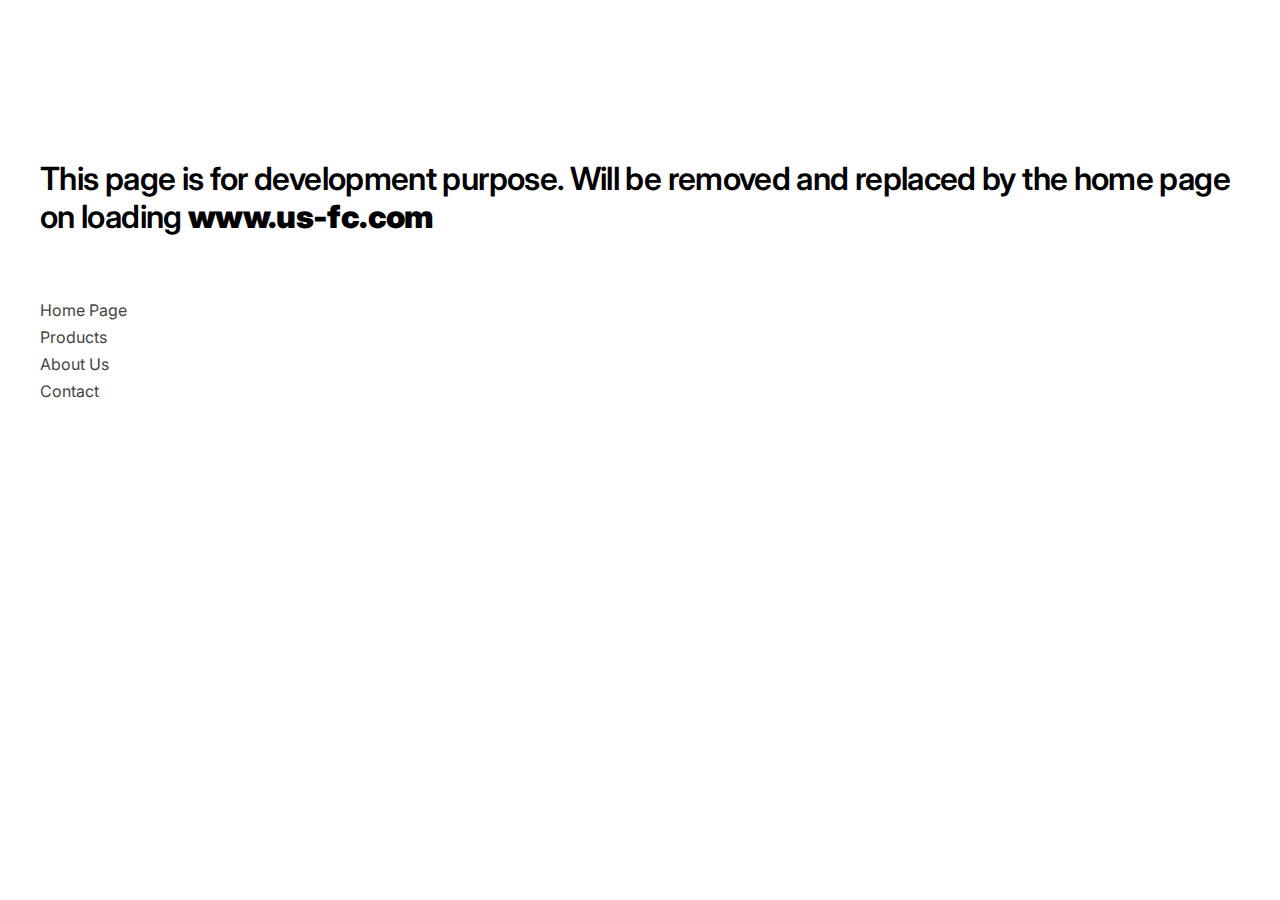
==== index.html @ 30a3c6d4 "beta V.01.1" ====
<!DOCTYPE html>
<html lang="en">

<meta http-equiv="content-type" content="text/html;charset=utf-8">
<head>

  <!-- Required meta tags -->
  <meta charset="UTF-8">
  <meta name="viewport" content="width=device-width, initial-scale=1">

  <!-- Google fonts -->
  <link rel="preconnect" href="https://fonts.googleapis.com/">
  <link rel="preconnect" href="https://fonts.gstatic.com/" crossorigin>
  <link href="https://fonts.googleapis.com/css2?family=Inter:wght@300;400;500;600;700;800;900&amp;family=Manrope:wght@200;300;400;500;600;700;800&amp;display=swap" rel="stylesheet">

  <!-- Stylesheets -->
  <link rel="stylesheet" href="css/vendors.css">
  <link rel="stylesheet" href="css/main.css">
  <link rel="stylesheet" href="css/custom.css">

  <!-- Favicon -->
  <link rel="apple-touch-icon" sizes="57x57" href="img/favicon/apple-icon-57x57.png">
  <link rel="apple-touch-icon" sizes="60x60" href="img/favicon/apple-icon-60x60.png">
  <link rel="apple-touch-icon" sizes="72x72" href="img/favicon/apple-icon-72x72.png">
  <link rel="apple-touch-icon" sizes="76x76" href="img/favicon/apple-icon-76x76.png">
  <link rel="apple-touch-icon" sizes="114x114" href="img/favicon/apple-icon-114x114.png">
  <link rel="apple-touch-icon" sizes="120x120" href="img/favicon/apple-icon-120x120.png">
  <link rel="apple-touch-icon" sizes="144x144" href="img/favicon/apple-icon-144x144.png">
  <link rel="apple-touch-icon" sizes="152x152" href="img/favicon/apple-icon-152x152.png">
  <link rel="apple-touch-icon" sizes="180x180" href="img/favicon/apple-icon-180x180.png">
  <link rel="icon" type="image/png" sizes="192x192" href="img/favicon/android-icon-192x192.png">
  <link rel="icon" type="image/png" sizes="32x32" href="img/favicon/favicon-32x32.png">
  <link rel="icon" type="image/png" sizes="96x96" href="img/favicon/favicon-96x96.png">
  <link rel="icon" type="image/png" sizes="16x16" href="img/favicon/favicon-16x16.png">
  <link rel="manifest" href="img/favicon/manifest.json">
  <meta name="msapplication-TileColor" content="#ffffff">
  <meta name="msapplication-TileImage" content="img/favicon/ms-icon-144x144.png">
  <meta name="theme-color" content="#ffffff">

  <title>USFC - Contact</title>
</head>

<body class="preloader-visible" data-barba="wrapper">

  <!-- preloader start -->
  <!-- <div class="preloader js-preloader">
    <div class="preloader__bg"></div>

    <div class="preloader__progress">
      <div class="preloader__progress__inner"></div>
      <img src="img/general/loader.svg" alt="preloader image" class="preloader__img">
    </div>
  </div> -->
  <!-- preloader end -->

  <div class="container layout-pt-xl layout-pb-xl">

    <h4>This page is for development purpose. Will be removed and replaced by the home page on loading <b>www.us-fc.com</b></h4>
    <div class="layout-pt-sm layout-pb-sm">
      <ul>
        <li><a href="home.html">Home Page</a></li>
        <li><a href="products.html">Products</a></li>
        <li><a href="about.html">About Us</a></li>
        <li><a href="contact.html">Contact</a></li>
      </ul>
    </div>


  </div>


  <!-- JavaScript -->
  <script src="js/vendors.js"></script>
  <script src="js/main.js"></script>

</body>

</html>
---- css/vendors.css ----
*, :after, :before {
  
  box-sizing: border-box
}

html {
  font-family: sans-serif;
  line-height: 1.15;
  -webkit-text-size-adjust: 100%;
  -webkit-tap-highlight-color: rgba(0, 0, 0, 0)
}

article, aside, figcaption, figure, footer, header, hgroup, main, nav, section {
  display: block
}

body {
  margin: 0;
  font-family: -apple-system, BlinkMacSystemFont, Segoe UI, Roboto, Helvetica Neue, Arial, Noto Sans, sans-serif, Apple Color Emoji, Segoe UI Emoji, Segoe UI Symbol, Noto Color Emoji;
  font-size: 1rem;
  font-weight: 400;
  line-height: 1.5;
  color: #212529;
  text-align: left;
  background-color: #fff
}

[tabindex="-1"]:focus:not(:focus-visible) {
  outline: 0 !important
}

hr {
  box-sizing: content-box;
  height: 0;
  overflow: visible
}

h1, h2, h3, h4, h5, h6 {
  margin-top: 0;
  margin-bottom: .5rem
}

p {
  margin-top: 0;
  margin-bottom: 1rem
}

abbr[data-original-title], abbr[title] {
  text-decoration: underline;
  -webkit-text-decoration: underline dotted;
  text-decoration: underline dotted;
  cursor: help;
  border-bottom: 0;
  -webkit-text-decoration-skip-ink: none;
  text-decoration-skip-ink: none
}

address {
  font-style: normal;
  line-height: inherit
}

address, dl, ol, ul {
  margin-bottom: 1rem
}

dl, ol, ul {
  margin-top: 0
}

ol ol, ol ul, ul ol, ul ul {
  margin-bottom: 0
}

dt {
  font-weight: 700
}

dd {
  margin-bottom: .5rem;
  margin-left: 0
}

blockquote {
  margin: 0 0 1rem
}

b, strong {
  font-weight: bolder
}

small {
  font-size: 80%
}

sub, sup {
  position: relative;
  font-size: 75%;
  line-height: 0;
  vertical-align: baseline
}

sub {
  bottom: -.25em
}

sup {
  top: -.5em
}

a {
  color: #007bff;
  text-decoration: none;
  background-color: transparent
}

a:hover {
  color: #0056b3;
  text-decoration: underline
}

a:not([href]), a:not([href]):hover {
  color: inherit;
  text-decoration: none
}

code, kbd, pre, samp {
  font-family: SFMono-Regular, Menlo, Monaco, Consolas, Liberation Mono, Courier New, monospace;
  font-size: 1em
}

pre {
  margin-top: 0;
  margin-bottom: 1rem;
  overflow: auto;
  -ms-overflow-style: scrollbar
}

figure {
  margin: 0 0 1rem
}

img {
  border-style: none
}

img, svg {
  vertical-align: middle
}

svg {
  overflow: hidden
}

table {
  border-collapse: collapse
}

caption {
  padding-top: .75rem;
  padding-bottom: .75rem;
  color: #6c757d;
  text-align: left;
  caption-side: bottom
}

th {
  text-align: inherit
}

label {
  display: inline-block;
  margin-bottom: .5rem
}

button {
  border-radius: 0
}

button:focus {
  outline: 1px dotted;
  outline: 5px auto -webkit-focus-ring-color
}

button, input, optgroup, select, textarea {
  margin: 0;
  font-family: inherit;
  font-size: inherit;
  line-height: inherit
}

button, input {
  overflow: visible
}

button, select {
  text-transform: none
}

[role=button] {
  cursor: pointer
}

select {
  word-wrap: normal
}

[type=button], [type=reset], [type=submit], button {
  -webkit-appearance: button
}

[type=button]:not(:disabled), [type=reset]:not(:disabled), [type=submit]:not(:disabled), button:not(:disabled) {
  cursor: pointer
}

[type=button]::-moz-focus-inner, [type=reset]::-moz-focus-inner, [type=submit]::-moz-focus-inner, button::-moz-focus-inner {
  padding: 0;
  border-style: none
}

input[type=checkbox], input[type=radio] {
  box-sizing: border-box;
  padding: 0
}

textarea {
  overflow: auto;
  resize: vertical
}

fieldset {
  min-width: 0;
  padding: 0;
  margin: 0;
  border: 0
}

legend {
  display: block;
  width: 100%;
  max-width: 100%;
  padding: 0;
  margin-bottom: .5rem;
  font-size: 1.5rem;
  line-height: inherit;
  color: inherit;
  white-space: normal
}

progress {
  vertical-align: baseline
}

[type=number]::-webkit-inner-spin-button, [type=number]::-webkit-outer-spin-button {
  height: auto
}

[type=search] {
  outline-offset: -2px;
  -webkit-appearance: none
}

[type=search]::-webkit-search-decoration {
  -webkit-appearance: none
}

::-webkit-file-upload-button {
  font: inherit;
  -webkit-appearance: button
}

output {
  display: inline-block
}

summary {
  display: list-item;
  cursor: pointer
}

template {
  display: none
}

[hidden] {
  display: none !important
}

.container {
  width: 100%;
  padding-right: 16px;
  padding-left: 16px;
  margin-right: auto;
  margin-left: auto
}

@media (min-width:576px) {
  .container {
    max-width: 540px
  }
}

@media (min-width:768px) {
  .container {
    max-width: 720px
  }
}

@media (min-width:992px) {
  .container {
    max-width: 960px
  }
}

@media (min-width:1260px) {
  .container {
    max-width: 1232px
  }
}

.container-fluid, .container-lg, .container-md, .container-sm, .container-xl {
  width: 100%;
  padding-right: 16px;
  padding-left: 16px;
  margin-right: auto;
  margin-left: auto
}

@media (min-width:576px) {
  .container, .container-sm {
    max-width: 540px
  }
}

@media (min-width:768px) {
  .container, .container-md, .container-sm {
    max-width: 720px
  }
}

@media (min-width:992px) {
  .container, .container-lg, .container-md, .container-sm {
    max-width: 960px
  }
}

@media (min-width:1260px) {
  .container, .container-lg, .container-md, .container-sm, .container-xl {
    max-width: 1232px
  }
}

.row {
  display: flex;
  flex-wrap: wrap;
  margin-right: -16px;
  margin-left: -16px
}

.no-gutters {
  margin-right: 0;
  margin-left: 0
}

.no-gutters>.col, .no-gutters>[class*=col-] {
  padding-right: 0;
  padding-left: 0
}

.col, .col-1, .col-2, .col-3, .col-4, .col-5, .col-6, .col-7, .col-8, .col-9, .col-10, .col-11, .col-12, .col-auto, .col-lg, .col-lg-1, .col-lg-2, .col-lg-3, .col-lg-4, .col-lg-5, .col-lg-6, .col-lg-7, .col-lg-8, .col-lg-9, .col-lg-10, .col-lg-11, .col-lg-12, .col-lg-auto, .col-md, .col-md-1, .col-md-2, .col-md-3, .col-md-4, .col-md-5, .col-md-6, .col-md-7, .col-md-8, .col-md-9, .col-md-10, .col-md-11, .col-md-12, .col-md-auto, .col-sm, .col-sm-1, .col-sm-2, .col-sm-3, .col-sm-4, .col-sm-5, .col-sm-6, .col-sm-7, .col-sm-8, .col-sm-9, .col-sm-10, .col-sm-11, .col-sm-12, .col-sm-auto, .col-xl, .col-xl-1, .col-xl-2, .col-xl-3, .col-xl-4, .col-xl-5, .col-xl-6, .col-xl-7, .col-xl-8, .col-xl-9, .col-xl-10, .col-xl-11, .col-xl-12, .col-xl-auto {
  position: relative;
  width: 100%;
  padding-right: 16px;
  padding-left: 16px
}

.col {
  flex-basis: 0;
  flex-grow: 1;
  min-width: 0;
  max-width: 100%
}

.row-cols-1>* {
  flex: 0 0 100%;
  max-width: 100%
}

.row-cols-2>* {
  flex: 0 0 50%;
  max-width: 50%
}

.row-cols-3>* {
  flex: 0 0 33.33333%;
  max-width: 33.33333%
}

.row-cols-4>* {
  flex: 0 0 25%;
  max-width: 25%
}

.row-cols-5>* {
  flex: 0 0 20%;
  max-width: 20%
}

.row-cols-6>* {
  flex: 0 0 16.66667%;
  max-width: 16.66667%
}

.col-auto {
  flex: 0 0 auto;
  width: auto;
  max-width: 100%
}

.col-1 {
  flex: 0 0 8.33333%;
  max-width: 8.33333%
}

.col-2 {
  flex: 0 0 16.66667%;
  max-width: 16.66667%
}

.col-3 {
  flex: 0 0 25%;
  max-width: 25%
}

.col-4 {
  flex: 0 0 33.33333%;
  max-width: 33.33333%
}

.col-5 {
  flex: 0 0 41.66667%;
  max-width: 41.66667%
}

.col-6 {
  flex: 0 0 50%;
  max-width: 50%
}

.col-7 {
  flex: 0 0 58.33333%;
  max-width: 58.33333%
}

.col-8 {
  flex: 0 0 66.66667%;
  max-width: 66.66667%
}

.col-9 {
  flex: 0 0 75%;
  max-width: 75%
}

.col-10 {
  flex: 0 0 83.33333%;
  max-width: 83.33333%
}

.col-11 {
  flex: 0 0 91.66667%;
  max-width: 91.66667%
}

.col-12 {
  flex: 0 0 100%;
  max-width: 100%
}

.order-first {
  order: -1
}

.order-last {
  order: 13
}

.order-0 {
  order: 0
}

.order-1 {
  order: 1
}

.order-2 {
  order: 2
}

.order-3 {
  order: 3
}

.order-4 {
  order: 4
}

.order-5 {
  order: 5
}

.order-6 {
  order: 6
}

.order-7 {
  order: 7
}

.order-8 {
  order: 8
}

.order-9 {
  order: 9
}

.order-10 {
  order: 10
}

.order-11 {
  order: 11
}

.order-12 {
  order: 12
}

.offset-1 {
  margin-left: 8.33333%
}

.offset-2 {
  margin-left: 16.66667%
}

.offset-3 {
  margin-left: 25%
}

.offset-4 {
  margin-left: 33.33333%
}

.offset-5 {
  margin-left: 41.66667%
}

.offset-6 {
  margin-left: 50%
}

.offset-7 {
  margin-left: 58.33333%
}

.offset-8 {
  margin-left: 66.66667%
}

.offset-9 {
  margin-left: 75%
}

.offset-10 {
  margin-left: 83.33333%
}

.offset-11 {
  margin-left: 91.66667%
}

@media (min-width:576px) {
  .col-sm {
    flex-basis: 0;
    flex-grow: 1;
    min-width: 0;
    max-width: 100%
  }

  .row-cols-sm-1>* {
    flex: 0 0 100%;
    max-width: 100%
  }

  .row-cols-sm-2>* {
    flex: 0 0 50%;
    max-width: 50%
  }

  .row-cols-sm-3>* {
    flex: 0 0 33.33333%;
    max-width: 33.33333%
  }

  .row-cols-sm-4>* {
    flex: 0 0 25%;
    max-width: 25%
  }

  .row-cols-sm-5>* {
    flex: 0 0 20%;
    max-width: 20%
  }

  .row-cols-sm-6>* {
    flex: 0 0 16.66667%;
    max-width: 16.66667%
  }

  .col-sm-auto {
    flex: 0 0 auto;
    width: auto;
    max-width: 100%
  }

  .col-sm-1 {
    flex: 0 0 8.33333%;
    max-width: 8.33333%
  }

  .col-sm-2 {
    flex: 0 0 16.66667%;
    max-width: 16.66667%
  }

  .col-sm-3 {
    flex: 0 0 25%;
    max-width: 25%
  }

  .col-sm-4 {
    flex: 0 0 33.33333%;
    max-width: 33.33333%
  }

  .col-sm-5 {
    flex: 0 0 41.66667%;
    max-width: 41.66667%
  }

  .col-sm-6 {
    flex: 0 0 50%;
    max-width: 50%
  }

  .col-sm-7 {
    flex: 0 0 58.33333%;
    max-width: 58.33333%
  }

  .col-sm-8 {
    flex: 0 0 66.66667%;
    max-width: 66.66667%
  }

  .col-sm-9 {
    flex: 0 0 75%;
    max-width: 75%
  }

  .col-sm-10 {
    flex: 0 0 83.33333%;
    max-width: 83.33333%
  }

  .col-sm-11 {
    flex: 0 0 91.66667%;
    max-width: 91.66667%
  }

  .col-sm-12 {
    flex: 0 0 100%;
    max-width: 100%
  }

  .order-sm-first {
    order: -1
  }

  .order-sm-last {
    order: 13
  }

  .order-sm-0 {
    order: 0
  }

  .order-sm-1 {
    order: 1
  }

  .order-sm-2 {
    order: 2
  }

  .order-sm-3 {
    order: 3
  }

  .order-sm-4 {
    order: 4
  }

  .order-sm-5 {
    order: 5
  }

  .order-sm-6 {
    order: 6
  }

  .order-sm-7 {
    order: 7
  }

  .order-sm-8 {
    order: 8
  }

  .order-sm-9 {
    order: 9
  }

  .order-sm-10 {
    order: 10
  }

  .order-sm-11 {
    order: 11
  }

  .order-sm-12 {
    order: 12
  }

  .offset-sm-0 {
    margin-left: 0
  }

  .offset-sm-1 {
    margin-left: 8.33333%
  }

  .offset-sm-2 {
    margin-left: 16.66667%
  }

  .offset-sm-3 {
    margin-left: 25%
  }

  .offset-sm-4 {
    margin-left: 33.33333%
  }

  .offset-sm-5 {
    margin-left: 41.66667%
  }

  .offset-sm-6 {
    margin-left: 50%
  }

  .offset-sm-7 {
    margin-left: 58.33333%
  }

  .offset-sm-8 {
    margin-left: 66.66667%
  }

  .offset-sm-9 {
    margin-left: 75%
  }

  .offset-sm-10 {
    margin-left: 83.33333%
  }

  .offset-sm-11 {
    margin-left: 91.66667%
  }
}

@media (min-width:768px) {
  .col-md {
    flex-basis: 0;
    flex-grow: 1;
    min-width: 0;
    max-width: 100%
  }

  .row-cols-md-1>* {
    flex: 0 0 100%;
    max-width: 100%
  }

  .row-cols-md-2>* {
    flex: 0 0 50%;
    max-width: 50%
  }

  .row-cols-md-3>* {
    flex: 0 0 33.33333%;
    max-width: 33.33333%
  }

  .row-cols-md-4>* {
    flex: 0 0 25%;
    max-width: 25%
  }

  .row-cols-md-5>* {
    flex: 0 0 20%;
    max-width: 20%
  }

  .row-cols-md-6>* {
    flex: 0 0 16.66667%;
    max-width: 16.66667%
  }

  .col-md-auto {
    flex: 0 0 auto;
    width: auto;
    max-width: 100%
  }

  .col-md-1 {
    flex: 0 0 8.33333%;
    max-width: 8.33333%
  }

  .col-md-2 {
    flex: 0 0 16.66667%;
    max-width: 16.66667%
  }

  .col-md-3 {
    flex: 0 0 25%;
    max-width: 25%
  }

  .col-md-4 {
    flex: 0 0 33.33333%;
    max-width: 33.33333%
  }

  .col-md-5 {
    flex: 0 0 41.66667%;
    max-width: 41.66667%
  }

  .col-md-6 {
    flex: 0 0 50%;
    max-width: 50%
  }

  .col-md-7 {
    flex: 0 0 58.33333%;
    max-width: 58.33333%
  }

  .col-md-8 {
    flex: 0 0 66.66667%;
    max-width: 66.66667%
  }

  .col-md-9 {
    flex: 0 0 75%;
    max-width: 75%
  }

  .col-md-10 {
    flex: 0 0 83.33333%;
    max-width: 83.33333%
  }

  .col-md-11 {
    flex: 0 0 91.66667%;
    max-width: 91.66667%
  }

  .col-md-12 {
    flex: 0 0 100%;
    max-width: 100%
  }

  .order-md-first {
    order: -1
  }

  .order-md-last {
    order: 13
  }

  .order-md-0 {
    order: 0
  }

  .order-md-1 {
    order: 1
  }

  .order-md-2 {
    order: 2
  }

  .order-md-3 {
    order: 3
  }

  .order-md-4 {
    order: 4
  }

  .order-md-5 {
    order: 5
  }

  .order-md-6 {
    order: 6
  }

  .order-md-7 {
    order: 7
  }

  .order-md-8 {
    order: 8
  }

  .order-md-9 {
    order: 9
  }

  .order-md-10 {
    order: 10
  }

  .order-md-11 {
    order: 11
  }

  .order-md-12 {
    order: 12
  }

  .offset-md-0 {
    margin-left: 0
  }

  .offset-md-1 {
    margin-left: 8.33333%
  }

  .offset-md-2 {
    margin-left: 16.66667%
  }

  .offset-md-3 {
    margin-left: 25%
  }

  .offset-md-4 {
    margin-left: 33.33333%
  }

  .offset-md-5 {
    margin-left: 41.66667%
  }

  .offset-md-6 {
    margin-left: 50%
  }

  .offset-md-7 {
    margin-left: 58.33333%
  }

  .offset-md-8 {
    margin-left: 66.66667%
  }

  .offset-md-9 {
    margin-left: 75%
  }

  .offset-md-10 {
    margin-left: 83.33333%
  }

  .offset-md-11 {
    margin-left: 91.66667%
  }
}

@media (min-width:992px) {
  .col-lg {
    flex-basis: 0;
    flex-grow: 1;
    min-width: 0;
    max-width: 100%
  }

  .row-cols-lg-1>* {
    flex: 0 0 100%;
    max-width: 100%
  }

  .row-cols-lg-2>* {
    flex: 0 0 50%;
    max-width: 50%
  }

  .row-cols-lg-3>* {
    flex: 0 0 33.33333%;
    max-width: 33.33333%
  }

  .row-cols-lg-4>* {
    flex: 0 0 25%;
    max-width: 25%
  }

  .row-cols-lg-5>* {
    flex: 0 0 20%;
    max-width: 20%
  }

  .row-cols-lg-6>* {
    flex: 0 0 16.66667%;
    max-width: 16.66667%
  }

  .col-lg-auto {
    flex: 0 0 auto;
    width: auto;
    max-width: 100%
  }

  .col-lg-1 {
    flex: 0 0 8.33333%;
    max-width: 8.33333%
  }

  .col-lg-2 {
    flex: 0 0 16.66667%;
    max-width: 16.66667%
  }

  .col-lg-3 {
    flex: 0 0 25%;
    max-width: 25%
  }

  .col-lg-4 {
    flex: 0 0 33.33333%;
    max-width: 33.33333%
  }

  .col-lg-5 {
    flex: 0 0 41.66667%;
    max-width: 41.66667%
  }

  .col-lg-6 {
    flex: 0 0 50%;
    max-width: 50%
  }

  .col-lg-7 {
    flex: 0 0 58.33333%;
    max-width: 58.33333%
  }

  .col-lg-8 {
    flex: 0 0 66.66667%;
    max-width: 66.66667%
  }

  .col-lg-9 {
    flex: 0 0 75%;
    max-width: 75%
  }

  .col-lg-10 {
    flex: 0 0 83.33333%;
    max-width: 83.33333%
  }

  .col-lg-11 {
    flex: 0 0 91.66667%;
    max-width: 91.66667%
  }

  .col-lg-12 {
    flex: 0 0 100%;
    max-width: 100%
  }

  .order-lg-first {
    order: -1
  }

  .order-lg-last {
    order: 13
  }

  .order-lg-0 {
    order: 0
  }

  .order-lg-1 {
    order: 1
  }

  .order-lg-2 {
    order: 2
  }

  .order-lg-3 {
    order: 3
  }

  .order-lg-4 {
    order: 4
  }

  .order-lg-5 {
    order: 5
  }

  .order-lg-6 {
    order: 6
  }

  .order-lg-7 {
    order: 7
  }

  .order-lg-8 {
    order: 8
  }

  .order-lg-9 {
    order: 9
  }

  .order-lg-10 {
    order: 10
  }

  .order-lg-11 {
    order: 11
  }

  .order-lg-12 {
    order: 12
  }

  .offset-lg-0 {
    margin-left: 0
  }

  .offset-lg-1 {
    margin-left: 8.33333%
  }

  .offset-lg-2 {
    margin-left: 16.66667%
  }

  .offset-lg-3 {
    margin-left: 25%
  }

  .offset-lg-4 {
    margin-left: 33.33333%
  }

  .offset-lg-5 {
    margin-left: 41.66667%
  }

  .offset-lg-6 {
    margin-left: 50%
  }

  .offset-lg-7 {
    margin-left: 58.33333%
  }

  .offset-lg-8 {
    margin-left: 66.66667%
  }

  .offset-lg-9 {
    margin-left: 75%
  }

  .offset-lg-10 {
    margin-left: 83.33333%
  }

  .offset-lg-11 {
    margin-left: 91.66667%
  }
}

@media (min-width:1260px) {
  .col-xl {
    flex-basis: 0;
    flex-grow: 1;
    min-width: 0;
    max-width: 100%
  }

  .row-cols-xl-1>* {
    flex: 0 0 100%;
    max-width: 100%
  }

  .row-cols-xl-2>* {
    flex: 0 0 50%;
    max-width: 50%
  }

  .row-cols-xl-3>* {
    flex: 0 0 33.33333%;
    max-width: 33.33333%
  }

  .row-cols-xl-4>* {
    flex: 0 0 25%;
    max-width: 25%
  }

  .row-cols-xl-5>* {
    flex: 0 0 20%;
    max-width: 20%
  }

  .row-cols-xl-6>* {
    flex: 0 0 16.66667%;
    max-width: 16.66667%
  }

  .col-xl-auto {
    flex: 0 0 auto;
    width: auto;
    max-width: 100%
  }

  .col-xl-1 {
    flex: 0 0 8.33333%;
    max-width: 8.33333%
  }

  .col-xl-2 {
    flex: 0 0 16.66667%;
    max-width: 16.66667%
  }

  .col-xl-3 {
    flex: 0 0 25%;
    max-width: 25%
  }

  .col-xl-4 {
    flex: 0 0 33.33333%;
    max-width: 33.33333%
  }

  .col-xl-5 {
    flex: 0 0 41.66667%;
    max-width: 41.66667%
  }

  .col-xl-6 {
    flex: 0 0 50%;
    max-width: 50%
  }

  .col-xl-7 {
    flex: 0 0 58.33333%;
    max-width: 58.33333%
  }

  .col-xl-8 {
    flex: 0 0 66.66667%;
    max-width: 66.66667%
  }

  .col-xl-9 {
    flex: 0 0 75%;
    max-width: 75%
  }

  .col-xl-10 {
    flex: 0 0 83.33333%;
    max-width: 83.33333%
  }

  .col-xl-11 {
    flex: 0 0 91.66667%;
    max-width: 91.66667%
  }

  .col-xl-12 {
    flex: 0 0 100%;
    max-width: 100%
  }

  .order-xl-first {
    order: -1
  }

  .order-xl-last {
    order: 13
  }

  .order-xl-0 {
    order: 0
  }

  .order-xl-1 {
    order: 1
  }

  .order-xl-2 {
    order: 2
  }

  .order-xl-3 {
    order: 3
  }

  .order-xl-4 {
    order: 4
  }

  .order-xl-5 {
    order: 5
  }

  .order-xl-6 {
    order: 6
  }

  .order-xl-7 {
    order: 7
  }

  .order-xl-8 {
    order: 8
  }

  .order-xl-9 {
    order: 9
  }

  .order-xl-10 {
    order: 10
  }

  .order-xl-11 {
    order: 11
  }

  .order-xl-12 {
    order: 12
  }

  .offset-xl-0 {
    margin-left: 0
  }

  .offset-xl-1 {
    margin-left: 8.33333%
  }

  .offset-xl-2 {
    margin-left: 16.66667%
  }

  .offset-xl-3 {
    margin-left: 25%
  }

  .offset-xl-4 {
    margin-left: 33.33333%
  }

  .offset-xl-5 {
    margin-left: 41.66667%
  }

  .offset-xl-6 {
    margin-left: 50%
  }

  .offset-xl-7 {
    margin-left: 58.33333%
  }

  .offset-xl-8 {
    margin-left: 66.66667%
  }

  .offset-xl-9 {
    margin-left: 75%
  }

  .offset-xl-10 {
    margin-left: 83.33333%
  }

  .offset-xl-11 {
    margin-left: 91.66667%
  }
}

/*!
 *  Font Awesome 4.7.0 by @davegandy - http://fontawesome.io - @fontawesome
 *  License - http://fontawesome.io/license (Font: SIL OFL 1.1, CSS: MIT License)
 */
@font-face {
  font-family: 'FontAwesome';
  src: url('../fonts/fontawesome-webfont3e6e.eot');
  src: url('../fonts/fontawesome-webfontd41d.eot#iefix&v=4.7.0') format('embedded-opentype'), url('../fonts/fontawesome-webfont3e6e.woff2') format('woff2'), url('../fonts/fontawesome-webfont3e6e.woff') format('woff'), url('../fonts/fontawesome-webfont3e6e.ttf') format('truetype'), url('../fonts/fontawesome-webfont3e6e.svg#fontawesomeregular') format('svg');
  font-weight: normal;
  font-style: normal
}

.fa {
  display: inline-block;
  font: normal normal normal 14px/1 FontAwesome;
  font-size: inherit;
  text-rendering: auto;
  -webkit-font-smoothing: antialiased;
  -moz-osx-font-smoothing: grayscale
}

.fa-lg {
  font-size: 1.33333333em;
  line-height: .75em;
  vertical-align: -15%
}

.fa-2x {
  font-size: 2em
}

.fa-3x {
  font-size: 3em
}

.fa-4x {
  font-size: 4em
}

.fa-5x {
  font-size: 5em
}

.fa-fw {
  width: 1.28571429em;
  text-align: center
}

.fa-ul {
  padding-left: 0;
  margin-left: 2.14285714em;
  list-style-type: none
}

.fa-ul>li {
  position: relative
}

.fa-li {
  position: absolute;
  left: -2.14285714em;
  width: 2.14285714em;
  top: .14285714em;
  text-align: center
}

.fa-li.fa-lg {
  left: -1.85714286em
}

.fa-border {
  padding: .2em .25em .15em;
  border: solid .08em #eee;
  border-radius: .1em
}

.fa-pull-left {
  float: left
}

.fa-pull-right {
  float: right
}

.fa.fa-pull-left {
  margin-right: .3em
}

.fa.fa-pull-right {
  margin-left: .3em
}

.pull-right {
  float: right
}

.pull-left {
  float: left
}

.fa.pull-left {
  margin-right: .3em
}

.fa.pull-right {
  margin-left: .3em
}

.fa-spin {
  -webkit-animation: fa-spin 2s infinite linear;
  animation: fa-spin 2s infinite linear
}

.fa-pulse {
  -webkit-animation: fa-spin 1s infinite steps(8);
  animation: fa-spin 1s infinite steps(8)
}

@-webkit-keyframes fa-spin {
  0% {
    -webkit-transform: rotate(0deg);
    transform: rotate(0deg)
  }

  100% {
    -webkit-transform: rotate(359deg);
    transform: rotate(359deg)
  }
}

@keyframes fa-spin {
  0% {
    -webkit-transform: rotate(0deg);
    transform: rotate(0deg)
  }

  100% {
    -webkit-transform: rotate(359deg);
    transform: rotate(359deg)
  }
}

.fa-rotate-90 {
  -ms-filter: "progid:DXImageTransform.Microsoft.BasicImage(rotation=1)";
  -webkit-transform: rotate(90deg);
  -ms-transform: rotate(90deg);
  transform: rotate(90deg)
}

.fa-rotate-180 {
  -ms-filter: "progid:DXImageTransform.Microsoft.BasicImage(rotation=2)";
  -webkit-transform: rotate(180deg);
  -ms-transform: rotate(180deg);
  transform: rotate(180deg)
}

.fa-rotate-270 {
  -ms-filter: "progid:DXImageTransform.Microsoft.BasicImage(rotation=3)";
  -webkit-transform: rotate(270deg);
  -ms-transform: rotate(270deg);
  transform: rotate(270deg)
}

.fa-flip-horizontal {
  -ms-filter: "progid:DXImageTransform.Microsoft.BasicImage(rotation=0, mirror=1)";
  -webkit-transform: scale(-1, 1);
  -ms-transform: scale(-1, 1);
  transform: scale(-1, 1)
}

.fa-flip-vertical {
  -ms-filter: "progid:DXImageTransform.Microsoft.BasicImage(rotation=2, mirror=1)";
  -webkit-transform: scale(1, -1);
  -ms-transform: scale(1, -1);
  transform: scale(1, -1)
}

:root .fa-rotate-90, :root .fa-rotate-180, :root .fa-rotate-270, :root .fa-flip-horizontal, :root .fa-flip-vertical {
  filter: none
}

.fa-stack {
  position: relative;
  display: inline-block;
  width: 2em;
  height: 2em;
  line-height: 2em;
  vertical-align: middle
}

.fa-stack-1x, .fa-stack-2x {
  position: absolute;
  left: 0;
  width: 100%;
  text-align: center
}

.fa-stack-1x {
  line-height: inherit
}

.fa-stack-2x {
  font-size: 2em
}

.fa-inverse {
  color: #fff
}

.fa-glass:before {
  content: "\f000"
}

.fa-music:before {
  content: "\f001"
}

.fa-search:before {
  content: "\f002"
}

.fa-envelope-o:before {
  content: "\f003"
}

.fa-heart:before {
  content: "\f004"
}

.fa-star:before {
  content: "\f005"
}

.fa-star-o:before {
  content: "\f006"
}

.fa-user:before {
  content: "\f007"
}

.fa-film:before {
  content: "\f008"
}

.fa-th-large:before {
  content: "\f009"
}

.fa-th:before {
  content: "\f00a"
}

.fa-th-list:before {
  content: "\f00b"
}

.fa-check:before {
  content: "\f00c"
}

.fa-remove:before, .fa-close:before, .fa-times:before {
  content: "\f00d"
}

.fa-search-plus:before {
  content: "\f00e"
}

.fa-search-minus:before {
  content: "\f010"
}

.fa-power-off:before {
  content: "\f011"
}

.fa-signal:before {
  content: "\f012"
}

.fa-gear:before, .fa-cog:before {
  content: "\f013"
}

.fa-trash-o:before {
  content: "\f014"
}

.fa-home:before {
  content: "\f015"
}

.fa-file-o:before {
  content: "\f016"
}

.fa-clock-o:before {
  content: "\f017"
}

.fa-road:before {
  content: "\f018"
}

.fa-download:before {
  content: "\f019"
}

.fa-arrow-circle-o-down:before {
  content: "\f01a"
}

.fa-arrow-circle-o-up:before {
  content: "\f01b"
}

.fa-inbox:before {
  content: "\f01c"
}

.fa-play-circle-o:before {
  content: "\f01d"
}

.fa-rotate-right:before, .fa-repeat:before {
  content: "\f01e"
}

.fa-refresh:before {
  content: "\f021"
}

.fa-list-alt:before {
  content: "\f022"
}

.fa-lock:before {
  content: "\f023"
}

.fa-flag:before {
  content: "\f024"
}

.fa-headphones:before {
  content: "\f025"
}

.fa-volume-off:before {
  content: "\f026"
}

.fa-volume-down:before {
  content: "\f027"
}

.fa-volume-up:before {
  content: "\f028"
}

.fa-qrcode:before {
  content: "\f029"
}

.fa-barcode:before {
  content: "\f02a"
}

.fa-tag:before {
  content: "\f02b"
}

.fa-tags:before {
  content: "\f02c"
}

.fa-book:before {
  content: "\f02d"
}

.fa-bookmark:before {
  content: "\f02e"
}

.fa-print:before {
  content: "\f02f"
}

.fa-camera:before {
  content: "\f030"
}

.fa-font:before {
  content: "\f031"
}

.fa-bold:before {
  content: "\f032"
}

.fa-italic:before {
  content: "\f033"
}

.fa-text-height:before {
  content: "\f034"
}

.fa-text-width:before {
  content: "\f035"
}

.fa-align-left:before {
  content: "\f036"
}

.fa-align-center:before {
  content: "\f037"
}

.fa-align-right:before {
  content: "\f038"
}

.fa-align-justify:before {
  content: "\f039"
}

.fa-list:before {
  content: "\f03a"
}

.fa-dedent:before, .fa-outdent:before {
  content: "\f03b"
}

.fa-indent:before {
  content: "\f03c"
}

.fa-video-camera:before {
  content: "\f03d"
}

.fa-photo:before, .fa-image:before, .fa-picture-o:before {
  content: "\f03e"
}

.fa-pencil:before {
  content: "\f040"
}

.fa-map-marker:before {
  content: "\f041"
}

.fa-adjust:before {
  content: "\f042"
}

.fa-tint:before {
  content: "\f043"
}

.fa-edit:before, .fa-pencil-square-o:before {
  content: "\f044"
}

.fa-share-square-o:before {
  content: "\f045"
}

.fa-check-square-o:before {
  content: "\f046"
}

.fa-arrows:before {
  content: "\f047"
}

.fa-step-backward:before {
  content: "\f048"
}

.fa-fast-backward:before {
  content: "\f049"
}

.fa-backward:before {
  content: "\f04a"
}

.fa-play:before {
  content: "\f04b"
}

.fa-pause:before {
  content: "\f04c"
}

.fa-stop:before {
  content: "\f04d"
}

.fa-forward:before {
  content: "\f04e"
}

.fa-fast-forward:before {
  content: "\f050"
}

.fa-step-forward:before {
  content: "\f051"
}

.fa-eject:before {
  content: "\f052"
}

.fa-chevron-left:before {
  content: "\f053"
}

.fa-chevron-right:before {
  content: "\f054"
}

.fa-plus-circle:before {
  content: "\f055"
}

.fa-minus-circle:before {
  content: "\f056"
}

.fa-times-circle:before {
  content: "\f057"
}

.fa-check-circle:before {
  content: "\f058"
}

.fa-question-circle:before {
  content: "\f059"
}

.fa-info-circle:before {
  content: "\f05a"
}

.fa-crosshairs:before {
  content: "\f05b"
}

.fa-times-circle-o:before {
  content: "\f05c"
}

.fa-check-circle-o:before {
  content: "\f05d"
}

.fa-ban:before {
  content: "\f05e"
}

.fa-arrow-left:before {
  content: "\f060"
}

.fa-arrow-right:before {
  content: "\f061"
}

.fa-arrow-up:before {
  content: "\f062"
}

.fa-arrow-down:before {
  content: "\f063"
}

.fa-mail-forward:before, .fa-share:before {
  content: "\f064"
}

.fa-expand:before {
  content: "\f065"
}

.fa-compress:before {
  content: "\f066"
}

.fa-plus:before {
  content: "\f067"
}

.fa-minus:before {
  content: "\f068"
}

.fa-asterisk:before {
  content: "\f069"
}

.fa-exclamation-circle:before {
  content: "\f06a"
}

.fa-gift:before {
  content: "\f06b"
}

.fa-leaf:before {
  content: "\f06c"
}

.fa-fire:before {
  content: "\f06d"
}

.fa-eye:before {
  content: "\f06e"
}

.fa-eye-slash:before {
  content: "\f070"
}

.fa-warning:before, .fa-exclamation-triangle:before {
  content: "\f071"
}

.fa-plane:before {
  content: "\f072"
}

.fa-calendar:before {
  content: "\f073"
}

.fa-random:before {
  content: "\f074"
}

.fa-comment:before {
  content: "\f075"
}

.fa-magnet:before {
  content: "\f076"
}

.fa-chevron-up:before {
  content: "\f077"
}

.fa-chevron-down:before {
  content: "\f078"
}

.fa-retweet:before {
  content: "\f079"
}

.fa-shopping-cart:before {
  content: "\f07a"
}

.fa-folder:before {
  content: "\f07b"
}

.fa-folder-open:before {
  content: "\f07c"
}

.fa-arrows-v:before {
  content: "\f07d"
}

.fa-arrows-h:before {
  content: "\f07e"
}

.fa-bar-chart-o:before, .fa-bar-chart:before {
  content: "\f080"
}

.fa-twitter-square:before {
  content: "\f081"
}

.fa-facebook-square:before {
  content: "\f082"
}

.fa-camera-retro:before {
  content: "\f083"
}

.fa-key:before {
  content: "\f084"
}

.fa-gears:before, .fa-cogs:before {
  content: "\f085"
}

.fa-comments:before {
  content: "\f086"
}

.fa-thumbs-o-up:before {
  content: "\f087"
}

.fa-thumbs-o-down:before {
  content: "\f088"
}

.fa-star-half:before {
  content: "\f089"
}

.fa-heart-o:before {
  content: "\f08a"
}

.fa-sign-out:before {
  content: "\f08b"
}

.fa-linkedin-square:before {
  content: "\f08c"
}

.fa-thumb-tack:before {
  content: "\f08d"
}

.fa-external-link:before {
  content: "\f08e"
}

.fa-sign-in:before {
  content: "\f090"
}

.fa-trophy:before {
  content: "\f091"
}

.fa-github-square:before {
  content: "\f092"
}

.fa-upload:before {
  content: "\f093"
}

.fa-lemon-o:before {
  content: "\f094"
}

.fa-phone:before {
  content: "\f095"
}

.fa-square-o:before {
  content: "\f096"
}

.fa-bookmark-o:before {
  content: "\f097"
}

.fa-phone-square:before {
  content: "\f098"
}

.fa-twitter:before {
  content: "\f099"
}

.fa-facebook-f:before, .fa-facebook:before {
  content: "\f09a"
}

.fa-github:before {
  content: "\f09b"
}

.fa-unlock:before {
  content: "\f09c"
}

.fa-credit-card:before {
  content: "\f09d"
}

.fa-feed:before, .fa-rss:before {
  content: "\f09e"
}

.fa-hdd-o:before {
  content: "\f0a0"
}

.fa-bullhorn:before {
  content: "\f0a1"
}

.fa-bell:before {
  content: "\f0f3"
}

.fa-certificate:before {
  content: "\f0a3"
}

.fa-hand-o-right:before {
  content: "\f0a4"
}

.fa-hand-o-left:before {
  content: "\f0a5"
}

.fa-hand-o-up:before {
  content: "\f0a6"
}

.fa-hand-o-down:before {
  content: "\f0a7"
}

.fa-arrow-circle-left:before {
  content: "\f0a8"
}

.fa-arrow-circle-right:before {
  content: "\f0a9"
}

.fa-arrow-circle-up:before {
  content: "\f0aa"
}

.fa-arrow-circle-down:before {
  content: "\f0ab"
}

.fa-globe:before {
  content: "\f0ac"
}

.fa-wrench:before {
  content: "\f0ad"
}

.fa-tasks:before {
  content: "\f0ae"
}

.fa-filter:before {
  content: "\f0b0"
}

.fa-briefcase:before {
  content: "\f0b1"
}

.fa-arrows-alt:before {
  content: "\f0b2"
}

.fa-group:before, .fa-users:before {
  content: "\f0c0"
}

.fa-chain:before, .fa-link:before {
  content: "\f0c1"
}

.fa-cloud:before {
  content: "\f0c2"
}

.fa-flask:before {
  content: "\f0c3"
}

.fa-cut:before, .fa-scissors:before {
  content: "\f0c4"
}

.fa-copy:before, .fa-files-o:before {
  content: "\f0c5"
}

.fa-paperclip:before {
  content: "\f0c6"
}

.fa-save:before, .fa-floppy-o:before {
  content: "\f0c7"
}

.fa-square:before {
  content: "\f0c8"
}

.fa-navicon:before, .fa-reorder:before, .fa-bars:before {
  content: "\f0c9"
}

.fa-list-ul:before {
  content: "\f0ca"
}

.fa-list-ol:before {
  content: "\f0cb"
}

.fa-strikethrough:before {
  content: "\f0cc"
}

.fa-underline:before {
  content: "\f0cd"
}

.fa-table:before {
  content: "\f0ce"
}

.fa-magic:before {
  content: "\f0d0"
}

.fa-truck:before {
  content: "\f0d1"
}

.fa-pinterest:before {
  content: "\f0d2"
}

.fa-pinterest-square:before {
  content: "\f0d3"
}

.fa-google-plus-square:before {
  content: "\f0d4"
}

.fa-google-plus:before {
  content: "\f0d5"
}

.fa-money:before {
  content: "\f0d6"
}

.fa-caret-down:before {
  content: "\f0d7"
}

.fa-caret-up:before {
  content: "\f0d8"
}

.fa-caret-left:before {
  content: "\f0d9"
}

.fa-caret-right:before {
  content: "\f0da"
}

.fa-columns:before {
  content: "\f0db"
}

.fa-unsorted:before, .fa-sort:before {
  content: "\f0dc"
}

.fa-sort-down:before, .fa-sort-desc:before {
  content: "\f0dd"
}

.fa-sort-up:before, .fa-sort-asc:before {
  content: "\f0de"
}

.fa-envelope:before {
  content: "\f0e0"
}

.fa-linkedin:before {
  content: "\f0e1"
}

.fa-rotate-left:before, .fa-undo:before {
  content: "\f0e2"
}

.fa-legal:before, .fa-gavel:before {
  content: "\f0e3"
}

.fa-dashboard:before, .fa-tachometer:before {
  content: "\f0e4"
}

.fa-comment-o:before {
  content: "\f0e5"
}

.fa-comments-o:before {
  content: "\f0e6"
}

.fa-flash:before, .fa-bolt:before {
  content: "\f0e7"
}

.fa-sitemap:before {
  content: "\f0e8"
}

.fa-umbrella:before {
  content: "\f0e9"
}

.fa-paste:before, .fa-clipboard:before {
  content: "\f0ea"
}

.fa-lightbulb-o:before {
  content: "\f0eb"
}

.fa-exchange:before {
  content: "\f0ec"
}

.fa-cloud-download:before {
  content: "\f0ed"
}

.fa-cloud-upload:before {
  content: "\f0ee"
}

.fa-user-md:before {
  content: "\f0f0"
}

.fa-stethoscope:before {
  content: "\f0f1"
}

.fa-suitcase:before {
  content: "\f0f2"
}

.fa-bell-o:before {
  content: "\f0a2"
}

.fa-coffee:before {
  content: "\f0f4"
}

.fa-cutlery:before {
  content: "\f0f5"
}

.fa-file-text-o:before {
  content: "\f0f6"
}

.fa-building-o:before {
  content: "\f0f7"
}

.fa-hospital-o:before {
  content: "\f0f8"
}

.fa-ambulance:before {
  content: "\f0f9"
}

.fa-medkit:before {
  content: "\f0fa"
}

.fa-fighter-jet:before {
  content: "\f0fb"
}

.fa-beer:before {
  content: "\f0fc"
}

.fa-h-square:before {
  content: "\f0fd"
}

.fa-plus-square:before {
  content: "\f0fe"
}

.fa-angle-double-left:before {
  content: "\f100"
}

.fa-angle-double-right:before {
  content: "\f101"
}

.fa-angle-double-up:before {
  content: "\f102"
}

.fa-angle-double-down:before {
  content: "\f103"
}

.fa-angle-left:before {
  content: "\f104"
}

.fa-angle-right:before {
  content: "\f105"
}

.fa-angle-up:before {
  content: "\f106"
}

.fa-angle-down:before {
  content: "\f107"
}

.fa-desktop:before {
  content: "\f108"
}

.fa-laptop:before {
  content: "\f109"
}

.fa-tablet:before {
  content: "\f10a"
}

.fa-mobile-phone:before, .fa-mobile:before {
  content: "\f10b"
}

.fa-circle-o:before {
  content: "\f10c"
}

.fa-quote-left:before {
  content: "\f10d"
}

.fa-quote-right:before {
  content: "\f10e"
}

.fa-spinner:before {
  content: "\f110"
}

.fa-circle:before {
  content: "\f111"
}

.fa-mail-reply:before, .fa-reply:before {
  content: "\f112"
}

.fa-github-alt:before {
  content: "\f113"
}

.fa-folder-o:before {
  content: "\f114"
}

.fa-folder-open-o:before {
  content: "\f115"
}

.fa-smile-o:before {
  content: "\f118"
}

.fa-frown-o:before {
  content: "\f119"
}

.fa-meh-o:before {
  content: "\f11a"
}

.fa-gamepad:before {
  content: "\f11b"
}

.fa-keyboard-o:before {
  content: "\f11c"
}

.fa-flag-o:before {
  content: "\f11d"
}

.fa-flag-checkered:before {
  content: "\f11e"
}

.fa-terminal:before {
  content: "\f120"
}

.fa-code:before {
  content: "\f121"
}

.fa-mail-reply-all:before, .fa-reply-all:before {
  content: "\f122"
}

.fa-star-half-empty:before, .fa-star-half-full:before, .fa-star-half-o:before {
  content: "\f123"
}

.fa-location-arrow:before {
  content: "\f124"
}

.fa-crop:before {
  content: "\f125"
}

.fa-code-fork:before {
  content: "\f126"
}

.fa-unlink:before, .fa-chain-broken:before {
  content: "\f127"
}

.fa-question:before {
  content: "\f128"
}

.fa-info:before {
  content: "\f129"
}

.fa-exclamation:before {
  content: "\f12a"
}

.fa-superscript:before {
  content: "\f12b"
}

.fa-subscript:before {
  content: "\f12c"
}

.fa-eraser:before {
  content: "\f12d"
}

.fa-puzzle-piece:before {
  content: "\f12e"
}

.fa-microphone:before {
  content: "\f130"
}

.fa-microphone-slash:before {
  content: "\f131"
}

.fa-shield:before {
  content: "\f132"
}

.fa-calendar-o:before {
  content: "\f133"
}

.fa-fire-extinguisher:before {
  content: "\f134"
}

.fa-rocket:before {
  content: "\f135"
}

.fa-maxcdn:before {
  content: "\f136"
}

.fa-chevron-circle-left:before {
  content: "\f137"
}

.fa-chevron-circle-right:before {
  content: "\f138"
}

.fa-chevron-circle-up:before {
  content: "\f139"
}

.fa-chevron-circle-down:before {
  content: "\f13a"
}

.fa-html5:before {
  content: "\f13b"
}

.fa-css3:before {
  content: "\f13c"
}

.fa-anchor:before {
  content: "\f13d"
}

.fa-unlock-alt:before {
  content: "\f13e"
}

.fa-bullseye:before {
  content: "\f140"
}

.fa-ellipsis-h:before {
  content: "\f141"
}

.fa-ellipsis-v:before {
  content: "\f142"
}

.fa-rss-square:before {
  content: "\f143"
}

.fa-play-circle:before {
  content: "\f144"
}

.fa-ticket:before {
  content: "\f145"
}

.fa-minus-square:before {
  content: "\f146"
}

.fa-minus-square-o:before {
  content: "\f147"
}

.fa-level-up:before {
  content: "\f148"
}

.fa-level-down:before {
  content: "\f149"
}

.fa-check-square:before {
  content: "\f14a"
}

.fa-pencil-square:before {
  content: "\f14b"
}

.fa-external-link-square:before {
  content: "\f14c"
}

.fa-share-square:before {
  content: "\f14d"
}

.fa-compass:before {
  content: "\f14e"
}

.fa-toggle-down:before, .fa-caret-square-o-down:before {
  content: "\f150"
}

.fa-toggle-up:before, .fa-caret-square-o-up:before {
  content: "\f151"
}

.fa-toggle-right:before, .fa-caret-square-o-right:before {
  content: "\f152"
}

.fa-euro:before, .fa-eur:before {
  content: "\f153"
}

.fa-gbp:before {
  content: "\f154"
}

.fa-dollar:before, .fa-usd:before {
  content: "\f155"
}

.fa-rupee:before, .fa-inr:before {
  content: "\f156"
}

.fa-cny:before, .fa-rmb:before, .fa-yen:before, .fa-jpy:before {
  content: "\f157"
}

.fa-ruble:before, .fa-rouble:before, .fa-rub:before {
  content: "\f158"
}

.fa-won:before, .fa-krw:before {
  content: "\f159"
}

.fa-bitcoin:before, .fa-btc:before {
  content: "\f15a"
}

.fa-file:before {
  content: "\f15b"
}

.fa-file-text:before {
  content: "\f15c"
}

.fa-sort-alpha-asc:before {
  content: "\f15d"
}

.fa-sort-alpha-desc:before {
  content: "\f15e"
}

.fa-sort-amount-asc:before {
  content: "\f160"
}

.fa-sort-amount-desc:before {
  content: "\f161"
}

.fa-sort-numeric-asc:before {
  content: "\f162"
}

.fa-sort-numeric-desc:before {
  content: "\f163"
}

.fa-thumbs-up:before {
  content: "\f164"
}

.fa-thumbs-down:before {
  content: "\f165"
}

.fa-youtube-square:before {
  content: "\f166"
}

.fa-youtube:before {
  content: "\f167"
}

.fa-xing:before {
  content: "\f168"
}

.fa-xing-square:before {
  content: "\f169"
}

.fa-youtube-play:before {
  content: "\f16a"
}

.fa-dropbox:before {
  content: "\f16b"
}

.fa-stack-overflow:before {
  content: "\f16c"
}

.fa-instagram:before {
  content: "\f16d"
}

.fa-flickr:before {
  content: "\f16e"
}

.fa-adn:before {
  content: "\f170"
}

.fa-bitbucket:before {
  content: "\f171"
}

.fa-bitbucket-square:before {
  content: "\f172"
}

.fa-tumblr:before {
  content: "\f173"
}

.fa-tumblr-square:before {
  content: "\f174"
}

.fa-long-arrow-down:before {
  content: "\f175"
}

.fa-long-arrow-up:before {
  content: "\f176"
}

.fa-long-arrow-left:before {
  content: "\f177"
}

.fa-long-arrow-right:before {
  content: "\f178"
}

.fa-apple:before {
  content: "\f179"
}

.fa-windows:before {
  content: "\f17a"
}

.fa-android:before {
  content: "\f17b"
}

.fa-linux:before {
  content: "\f17c"
}

.fa-dribbble:before {
  content: "\f17d"
}

.fa-skype:before {
  content: "\f17e"
}

.fa-foursquare:before {
  content: "\f180"
}

.fa-trello:before {
  content: "\f181"
}

.fa-female:before {
  content: "\f182"
}

.fa-male:before {
  content: "\f183"
}

.fa-gittip:before, .fa-gratipay:before {
  content: "\f184"
}

.fa-sun-o:before {
  content: "\f185"
}

.fa-moon-o:before {
  content: "\f186"
}

.fa-archive:before {
  content: "\f187"
}

.fa-bug:before {
  content: "\f188"
}

.fa-vk:before {
  content: "\f189"
}

.fa-weibo:before {
  content: "\f18a"
}

.fa-renren:before {
  content: "\f18b"
}

.fa-pagelines:before {
  content: "\f18c"
}

.fa-stack-exchange:before {
  content: "\f18d"
}

.fa-arrow-circle-o-right:before {
  content: "\f18e"
}

.fa-arrow-circle-o-left:before {
  content: "\f190"
}

.fa-toggle-left:before, .fa-caret-square-o-left:before {
  content: "\f191"
}

.fa-dot-circle-o:before {
  content: "\f192"
}

.fa-wheelchair:before {
  content: "\f193"
}

.fa-vimeo-square:before {
  content: "\f194"
}

.fa-turkish-lira:before, .fa-try:before {
  content: "\f195"
}

.fa-plus-square-o:before {
  content: "\f196"
}

.fa-space-shuttle:before {
  content: "\f197"
}

.fa-slack:before {
  content: "\f198"
}

.fa-envelope-square:before {
  content: "\f199"
}

.fa-wordpress:before {
  content: "\f19a"
}

.fa-openid:before {
  content: "\f19b"
}

.fa-institution:before, .fa-bank:before, .fa-university:before {
  content: "\f19c"
}

.fa-mortar-board:before, .fa-graduation-cap:before {
  content: "\f19d"
}

.fa-yahoo:before {
  content: "\f19e"
}

.fa-google:before {
  content: "\f1a0"
}

.fa-reddit:before {
  content: "\f1a1"
}

.fa-reddit-square:before {
  content: "\f1a2"
}

.fa-stumbleupon-circle:before {
  content: "\f1a3"
}

.fa-stumbleupon:before {
  content: "\f1a4"
}

.fa-delicious:before {
  content: "\f1a5"
}

.fa-digg:before {
  content: "\f1a6"
}

.fa-pied-piper-pp:before {
  content: "\f1a7"
}

.fa-pied-piper-alt:before {
  content: "\f1a8"
}

.fa-drupal:before {
  content: "\f1a9"
}

.fa-joomla:before {
  content: "\f1aa"
}

.fa-language:before {
  content: "\f1ab"
}

.fa-fax:before {
  content: "\f1ac"
}

.fa-building:before {
  content: "\f1ad"
}

.fa-child:before {
  content: "\f1ae"
}

.fa-paw:before {
  content: "\f1b0"
}

.fa-spoon:before {
  content: "\f1b1"
}

.fa-cube:before {
  content: "\f1b2"
}

.fa-cubes:before {
  content: "\f1b3"
}

.fa-behance:before {
  content: "\f1b4"
}

.fa-behance-square:before {
  content: "\f1b5"
}

.fa-steam:before {
  content: "\f1b6"
}

.fa-steam-square:before {
  content: "\f1b7"
}

.fa-recycle:before {
  content: "\f1b8"
}

.fa-automobile:before, .fa-car:before {
  content: "\f1b9"
}

.fa-cab:before, .fa-taxi:before {
  content: "\f1ba"
}

.fa-tree:before {
  content: "\f1bb"
}

.fa-spotify:before {
  content: "\f1bc"
}

.fa-deviantart:before {
  content: "\f1bd"
}

.fa-soundcloud:before {
  content: "\f1be"
}

.fa-database:before {
  content: "\f1c0"
}

.fa-file-pdf-o:before {
  content: "\f1c1"
}

.fa-file-word-o:before {
  content: "\f1c2"
}

.fa-file-excel-o:before {
  content: "\f1c3"
}

.fa-file-powerpoint-o:before {
  content: "\f1c4"
}

.fa-file-photo-o:before, .fa-file-picture-o:before, .fa-file-image-o:before {
  content: "\f1c5"
}

.fa-file-zip-o:before, .fa-file-archive-o:before {
  content: "\f1c6"
}

.fa-file-sound-o:before, .fa-file-audio-o:before {
  content: "\f1c7"
}

.fa-file-movie-o:before, .fa-file-video-o:before {
  content: "\f1c8"
}

.fa-file-code-o:before {
  content: "\f1c9"
}

.fa-vine:before {
  content: "\f1ca"
}

.fa-codepen:before {
  content: "\f1cb"
}

.fa-jsfiddle:before {
  content: "\f1cc"
}

.fa-life-bouy:before, .fa-life-buoy:before, .fa-life-saver:before, .fa-support:before, .fa-life-ring:before {
  content: "\f1cd"
}

.fa-circle-o-notch:before {
  content: "\f1ce"
}

.fa-ra:before, .fa-resistance:before, .fa-rebel:before {
  content: "\f1d0"
}

.fa-ge:before, .fa-empire:before {
  content: "\f1d1"
}

.fa-git-square:before {
  content: "\f1d2"
}

.fa-git:before {
  content: "\f1d3"
}

.fa-y-combinator-square:before, .fa-yc-square:before, .fa-hacker-news:before {
  content: "\f1d4"
}

.fa-tencent-weibo:before {
  content: "\f1d5"
}

.fa-qq:before {
  content: "\f1d6"
}

.fa-wechat:before, .fa-weixin:before {
  content: "\f1d7"
}

.fa-send:before, .fa-paper-plane:before {
  content: "\f1d8"
}

.fa-send-o:before, .fa-paper-plane-o:before {
  content: "\f1d9"
}

.fa-history:before {
  content: "\f1da"
}

.fa-circle-thin:before {
  content: "\f1db"
}

.fa-header:before {
  content: "\f1dc"
}

.fa-paragraph:before {
  content: "\f1dd"
}

.fa-sliders:before {
  content: "\f1de"
}

.fa-share-alt:before {
  content: "\f1e0"
}

.fa-share-alt-square:before {
  content: "\f1e1"
}

.fa-bomb:before {
  content: "\f1e2"
}

.fa-soccer-ball-o:before, .fa-futbol-o:before {
  content: "\f1e3"
}

.fa-tty:before {
  content: "\f1e4"
}

.fa-binoculars:before {
  content: "\f1e5"
}

.fa-plug:before {
  content: "\f1e6"
}

.fa-slideshare:before {
  content: "\f1e7"
}

.fa-twitch:before {
  content: "\f1e8"
}

.fa-yelp:before {
  content: "\f1e9"
}

.fa-newspaper-o:before {
  content: "\f1ea"
}

.fa-wifi:before {
  content: "\f1eb"
}

.fa-calculator:before {
  content: "\f1ec"
}

.fa-paypal:before {
  content: "\f1ed"
}

.fa-google-wallet:before {
  content: "\f1ee"
}

.fa-cc-visa:before {
  content: "\f1f0"
}

.fa-cc-mastercard:before {
  content: "\f1f1"
}

.fa-cc-discover:before {
  content: "\f1f2"
}

.fa-cc-amex:before {
  content: "\f1f3"
}

.fa-cc-paypal:before {
  content: "\f1f4"
}

.fa-cc-stripe:before {
  content: "\f1f5"
}

.fa-bell-slash:before {
  content: "\f1f6"
}

.fa-bell-slash-o:before {
  content: "\f1f7"
}

.fa-trash:before {
  content: "\f1f8"
}

.fa-copyright:before {
  content: "\f1f9"
}

.fa-at:before {
  content: "\f1fa"
}

.fa-eyedropper:before {
  content: "\f1fb"
}

.fa-paint-brush:before {
  content: "\f1fc"
}

.fa-birthday-cake:before {
  content: "\f1fd"
}

.fa-area-chart:before {
  content: "\f1fe"
}

.fa-pie-chart:before {
  content: "\f200"
}

.fa-line-chart:before {
  content: "\f201"
}

.fa-lastfm:before {
  content: "\f202"
}

.fa-lastfm-square:before {
  content: "\f203"
}

.fa-toggle-off:before {
  content: "\f204"
}

.fa-toggle-on:before {
  content: "\f205"
}

.fa-bicycle:before {
  content: "\f206"
}

.fa-bus:before {
  content: "\f207"
}

.fa-ioxhost:before {
  content: "\f208"
}

.fa-angellist:before {
  content: "\f209"
}

.fa-cc:before {
  content: "\f20a"
}

.fa-shekel:before, .fa-sheqel:before, .fa-ils:before {
  content: "\f20b"
}

.fa-meanpath:before {
  content: "\f20c"
}

.fa-buysellads:before {
  content: "\f20d"
}

.fa-connectdevelop:before {
  content: "\f20e"
}

.fa-dashcube:before {
  content: "\f210"
}

.fa-forumbee:before {
  content: "\f211"
}

.fa-leanpub:before {
  content: "\f212"
}

.fa-sellsy:before {
  content: "\f213"
}

.fa-shirtsinbulk:before {
  content: "\f214"
}

.fa-simplybuilt:before {
  content: "\f215"
}

.fa-skyatlas:before {
  content: "\f216"
}

.fa-cart-plus:before {
  content: "\f217"
}

.fa-cart-arrow-down:before {
  content: "\f218"
}

.fa-diamond:before {
  content: "\f219"
}

.fa-ship:before {
  content: "\f21a"
}

.fa-user-secret:before {
  content: "\f21b"
}

.fa-motorcycle:before {
  content: "\f21c"
}

.fa-street-view:before {
  content: "\f21d"
}

.fa-heartbeat:before {
  content: "\f21e"
}

.fa-venus:before {
  content: "\f221"
}

.fa-mars:before {
  content: "\f222"
}

.fa-mercury:before {
  content: "\f223"
}

.fa-intersex:before, .fa-transgender:before {
  content: "\f224"
}

.fa-transgender-alt:before {
  content: "\f225"
}

.fa-venus-double:before {
  content: "\f226"
}

.fa-mars-double:before {
  content: "\f227"
}

.fa-venus-mars:before {
  content: "\f228"
}

.fa-mars-stroke:before {
  content: "\f229"
}

.fa-mars-stroke-v:before {
  content: "\f22a"
}

.fa-mars-stroke-h:before {
  content: "\f22b"
}

.fa-neuter:before {
  content: "\f22c"
}

.fa-genderless:before {
  content: "\f22d"
}

.fa-facebook-official:before {
  content: "\f230"
}

.fa-pinterest-p:before {
  content: "\f231"
}

.fa-whatsapp:before {
  content: "\f232"
}

.fa-server:before {
  content: "\f233"
}

.fa-user-plus:before {
  content: "\f234"
}

.fa-user-times:before {
  content: "\f235"
}

.fa-hotel:before, .fa-bed:before {
  content: "\f236"
}

.fa-viacoin:before {
  content: "\f237"
}

.fa-train:before {
  content: "\f238"
}

.fa-subway:before {
  content: "\f239"
}

.fa-medium:before {
  content: "\f23a"
}

.fa-yc:before, .fa-y-combinator:before {
  content: "\f23b"
}

.fa-optin-monster:before {
  content: "\f23c"
}

.fa-opencart:before {
  content: "\f23d"
}

.fa-expeditedssl:before {
  content: "\f23e"
}

.fa-battery-4:before, .fa-battery:before, .fa-battery-full:before {
  content: "\f240"
}

.fa-battery-3:before, .fa-battery-three-quarters:before {
  content: "\f241"
}

.fa-battery-2:before, .fa-battery-half:before {
  content: "\f242"
}

.fa-battery-1:before, .fa-battery-quarter:before {
  content: "\f243"
}

.fa-battery-0:before, .fa-battery-empty:before {
  content: "\f244"
}

.fa-mouse-pointer:before {
  content: "\f245"
}

.fa-i-cursor:before {
  content: "\f246"
}

.fa-object-group:before {
  content: "\f247"
}

.fa-object-ungroup:before {
  content: "\f248"
}

.fa-sticky-note:before {
  content: "\f249"
}

.fa-sticky-note-o:before {
  content: "\f24a"
}

.fa-cc-jcb:before {
  content: "\f24b"
}

.fa-cc-diners-club:before {
  content: "\f24c"
}

.fa-clone:before {
  content: "\f24d"
}

.fa-balance-scale:before {
  content: "\f24e"
}

.fa-hourglass-o:before {
  content: "\f250"
}

.fa-hourglass-1:before, .fa-hourglass-start:before {
  content: "\f251"
}

.fa-hourglass-2:before, .fa-hourglass-half:before {
  content: "\f252"
}

.fa-hourglass-3:before, .fa-hourglass-end:before {
  content: "\f253"
}

.fa-hourglass:before {
  content: "\f254"
}

.fa-hand-grab-o:before, .fa-hand-rock-o:before {
  content: "\f255"
}

.fa-hand-stop-o:before, .fa-hand-paper-o:before {
  content: "\f256"
}

.fa-hand-scissors-o:before {
  content: "\f257"
}

.fa-hand-lizard-o:before {
  content: "\f258"
}

.fa-hand-spock-o:before {
  content: "\f259"
}

.fa-hand-pointer-o:before {
  content: "\f25a"
}

.fa-hand-peace-o:before {
  content: "\f25b"
}

.fa-trademark:before {
  content: "\f25c"
}

.fa-registered:before {
  content: "\f25d"
}

.fa-creative-commons:before {
  content: "\f25e"
}

.fa-gg:before {
  content: "\f260"
}

.fa-gg-circle:before {
  content: "\f261"
}

.fa-tripadvisor:before {
  content: "\f262"
}

.fa-odnoklassniki:before {
  content: "\f263"
}

.fa-odnoklassniki-square:before {
  content: "\f264"
}

.fa-get-pocket:before {
  content: "\f265"
}

.fa-wikipedia-w:before {
  content: "\f266"
}

.fa-safari:before {
  content: "\f267"
}

.fa-chrome:before {
  content: "\f268"
}

.fa-firefox:before {
  content: "\f269"
}

.fa-opera:before {
  content: "\f26a"
}

.fa-internet-explorer:before {
  content: "\f26b"
}

.fa-tv:before, .fa-television:before {
  content: "\f26c"
}

.fa-contao:before {
  content: "\f26d"
}

.fa-500px:before {
  content: "\f26e"
}

.fa-amazon:before {
  content: "\f270"
}

.fa-calendar-plus-o:before {
  content: "\f271"
}

.fa-calendar-minus-o:before {
  content: "\f272"
}

.fa-calendar-times-o:before {
  content: "\f273"
}

.fa-calendar-check-o:before {
  content: "\f274"
}

.fa-industry:before {
  content: "\f275"
}

.fa-map-pin:before {
  content: "\f276"
}

.fa-map-signs:before {
  content: "\f277"
}

.fa-map-o:before {
  content: "\f278"
}

.fa-map:before {
  content: "\f279"
}

.fa-commenting:before {
  content: "\f27a"
}

.fa-commenting-o:before {
  content: "\f27b"
}

.fa-houzz:before {
  content: "\f27c"
}

.fa-vimeo:before {
  content: "\f27d"
}

.fa-black-tie:before {
  content: "\f27e"
}

.fa-fonticons:before {
  content: "\f280"
}

.fa-reddit-alien:before {
  content: "\f281"
}

.fa-edge:before {
  content: "\f282"
}

.fa-credit-card-alt:before {
  content: "\f283"
}

.fa-codiepie:before {
  content: "\f284"
}

.fa-modx:before {
  content: "\f285"
}

.fa-fort-awesome:before {
  content: "\f286"
}

.fa-usb:before {
  content: "\f287"
}

.fa-product-hunt:before {
  content: "\f288"
}

.fa-mixcloud:before {
  content: "\f289"
}

.fa-scribd:before {
  content: "\f28a"
}

.fa-pause-circle:before {
  content: "\f28b"
}

.fa-pause-circle-o:before {
  content: "\f28c"
}

.fa-stop-circle:before {
  content: "\f28d"
}

.fa-stop-circle-o:before {
  content: "\f28e"
}

.fa-shopping-bag:before {
  content: "\f290"
}

.fa-shopping-basket:before {
  content: "\f291"
}

.fa-hashtag:before {
  content: "\f292"
}

.fa-bluetooth:before {
  content: "\f293"
}

.fa-bluetooth-b:before {
  content: "\f294"
}

.fa-percent:before {
  content: "\f295"
}

.fa-gitlab:before {
  content: "\f296"
}

.fa-wpbeginner:before {
  content: "\f297"
}

.fa-wpforms:before {
  content: "\f298"
}

.fa-envira:before {
  content: "\f299"
}

.fa-universal-access:before {
  content: "\f29a"
}

.fa-wheelchair-alt:before {
  content: "\f29b"
}

.fa-question-circle-o:before {
  content: "\f29c"
}

.fa-blind:before {
  content: "\f29d"
}

.fa-audio-description:before {
  content: "\f29e"
}

.fa-volume-control-phone:before {
  content: "\f2a0"
}

.fa-braille:before {
  content: "\f2a1"
}

.fa-assistive-listening-systems:before {
  content: "\f2a2"
}

.fa-asl-interpreting:before, .fa-american-sign-language-interpreting:before {
  content: "\f2a3"
}

.fa-deafness:before, .fa-hard-of-hearing:before, .fa-deaf:before {
  content: "\f2a4"
}

.fa-glide:before {
  content: "\f2a5"
}

.fa-glide-g:before {
  content: "\f2a6"
}

.fa-signing:before, .fa-sign-language:before {
  content: "\f2a7"
}

.fa-low-vision:before {
  content: "\f2a8"
}

.fa-viadeo:before {
  content: "\f2a9"
}

.fa-viadeo-square:before {
  content: "\f2aa"
}

.fa-snapchat:before {
  content: "\f2ab"
}

.fa-snapchat-ghost:before {
  content: "\f2ac"
}

.fa-snapchat-square:before {
  content: "\f2ad"
}

.fa-pied-piper:before {
  content: "\f2ae"
}

.fa-first-order:before {
  content: "\f2b0"
}

.fa-yoast:before {
  content: "\f2b1"
}

.fa-themeisle:before {
  content: "\f2b2"
}

.fa-google-plus-circle:before, .fa-google-plus-official:before {
  content: "\f2b3"
}

.fa-fa:before, .fa-font-awesome:before {
  content: "\f2b4"
}

.fa-handshake-o:before {
  content: "\f2b5"
}

.fa-envelope-open:before {
  content: "\f2b6"
}

.fa-envelope-open-o:before {
  content: "\f2b7"
}

.fa-linode:before {
  content: "\f2b8"
}

.fa-address-book:before {
  content: "\f2b9"
}

.fa-address-book-o:before {
  content: "\f2ba"
}

.fa-vcard:before, .fa-address-card:before {
  content: "\f2bb"
}

.fa-vcard-o:before, .fa-address-card-o:before {
  content: "\f2bc"
}

.fa-user-circle:before {
  content: "\f2bd"
}

.fa-user-circle-o:before {
  content: "\f2be"
}

.fa-user-o:before {
  content: "\f2c0"
}

.fa-id-badge:before {
  content: "\f2c1"
}

.fa-drivers-license:before, .fa-id-card:before {
  content: "\f2c2"
}

.fa-drivers-license-o:before, .fa-id-card-o:before {
  content: "\f2c3"
}

.fa-quora:before {
  content: "\f2c4"
}

.fa-free-code-camp:before {
  content: "\f2c5"
}

.fa-telegram:before {
  content: "\f2c6"
}

.fa-thermometer-4:before, .fa-thermometer:before, .fa-thermometer-full:before {
  content: "\f2c7"
}

.fa-thermometer-3:before, .fa-thermometer-three-quarters:before {
  content: "\f2c8"
}

.fa-thermometer-2:before, .fa-thermometer-half:before {
  content: "\f2c9"
}

.fa-thermometer-1:before, .fa-thermometer-quarter:before {
  content: "\f2ca"
}

.fa-thermometer-0:before, .fa-thermometer-empty:before {
  content: "\f2cb"
}

.fa-shower:before {
  content: "\f2cc"
}

.fa-bathtub:before, .fa-s15:before, .fa-bath:before {
  content: "\f2cd"
}

.fa-podcast:before {
  content: "\f2ce"
}

.fa-window-maximize:before {
  content: "\f2d0"
}

.fa-window-minimize:before {
  content: "\f2d1"
}

.fa-window-restore:before {
  content: "\f2d2"
}

.fa-times-rectangle:before, .fa-window-close:before {
  content: "\f2d3"
}

.fa-times-rectangle-o:before, .fa-window-close-o:before {
  content: "\f2d4"
}

.fa-bandcamp:before {
  content: "\f2d5"
}

.fa-grav:before {
  content: "\f2d6"
}

.fa-etsy:before {
  content: "\f2d7"
}

.fa-imdb:before {
  content: "\f2d8"
}

.fa-ravelry:before {
  content: "\f2d9"
}

.fa-eercast:before {
  content: "\f2da"
}

.fa-microchip:before {
  content: "\f2db"
}

.fa-snowflake-o:before {
  content: "\f2dc"
}

.fa-superpowers:before {
  content: "\f2dd"
}

.fa-wpexplorer:before {
  content: "\f2de"
}

.fa-meetup:before {
  content: "\f2e0"
}

.sr-only {
  position: absolute;
  width: 1px;
  height: 1px;
  padding: 0;
  margin: -1px;
  overflow: hidden;
  clip: rect(0, 0, 0, 0);
  border: 0
}

.sr-only-focusable:active, .sr-only-focusable:focus {
  position: static;
  width: auto;
  height: auto;
  margin: 0;
  overflow: visible;
  clip: auto
}

.glightbox-container {
  width: 100%;
  height: 100%;
  position: fixed;
  top: 0;
  left: 0;
  z-index: 999999 !important;
  overflow: hidden;
  -ms-touch-action: none;
  touch-action: none;
  -webkit-text-size-adjust: 100%;
  -moz-text-size-adjust: 100%;
  -ms-text-size-adjust: 100%;
  text-size-adjust: 100%;
  -webkit-backface-visibility: hidden;
  backface-visibility: hidden;
  outline: 0;
  overflow: hidden
}

.glightbox-container.inactive {
  display: none
}

.glightbox-container .gcontainer {
  position: relative;
  width: 100%;
  height: 100%;
  z-index: 9999;
  overflow: hidden
}

.glightbox-container .gslider {
  -webkit-transition: -webkit-transform .4s ease;
  transition: -webkit-transform .4s ease;
  transition: transform .4s ease;
  transition: transform .4s ease, -webkit-transform .4s ease;
  height: 100%;
  left: 0;
  top: 0;
  width: 100%;
  position: relative;
  overflow: hidden;
  display: -webkit-box !important;
  display: -ms-flexbox !important;
  display: flex !important;
  -webkit-box-pack: center;
  -ms-flex-pack: center;
  justify-content: center;
  -webkit-box-align: center;
  -ms-flex-align: center;
  align-items: center;
  -webkit-transform: translate3d(0, 0, 0);
  transform: translate3d(0, 0, 0)
}

.glightbox-container .gslide {
  width: 100%;
  position: absolute;
  opacity: 1;
  -webkit-user-select: none;
  -moz-user-select: none;
  -ms-user-select: none;
  user-select: none;
  display: -webkit-box;
  display: -ms-flexbox;
  display: flex;
  -webkit-box-align: center;
  -ms-flex-align: center;
  align-items: center;
  -webkit-box-pack: center;
  -ms-flex-pack: center;
  justify-content: center;
  opacity: 0
}

.glightbox-container .gslide.current {
  opacity: 1;
  z-index: 99999;
  position: relative
}

.glightbox-container .gslide.prev {
  opacity: 1;
  z-index: 9999
}

.glightbox-container .gslide-inner-content {
  width: 100%
}

.glightbox-container .ginner-container {
  position: relative;
  width: 100%;
  display: -webkit-box;
  display: -ms-flexbox;
  display: flex;
  -webkit-box-pack: center;
  -ms-flex-pack: center;
  justify-content: center;
  -webkit-box-orient: vertical;
  -webkit-box-direction: normal;
  -ms-flex-direction: column;
  flex-direction: column;
  max-width: 100%;
  margin: auto;
  height: 100vh
}

.glightbox-container .ginner-container.gvideo-container {
  width: 100%
}

.glightbox-container .ginner-container.desc-bottom, .glightbox-container .ginner-container.desc-top {
  -webkit-box-orient: vertical;
  -webkit-box-direction: normal;
  -ms-flex-direction: column;
  flex-direction: column
}

.glightbox-container .ginner-container.desc-left, .glightbox-container .ginner-container.desc-right {
  max-width: 100% !important
}

.gslide iframe, .gslide video {
  outline: 0 !important;
  border: none;
  min-height: 165px;
  -webkit-overflow-scrolling: touch;
  -ms-touch-action: auto;
  touch-action: auto
}

.gslide-image {
  -webkit-box-align: center;
  -ms-flex-align: center;
  align-items: center
}

.gslide-image img {
  max-height: 100vh;
  display: block;
  padding: 0;
  float: none;
  outline: 0;
  border: none;
  -webkit-user-select: none;
  -moz-user-select: none;
  -ms-user-select: none;
  user-select: none;
  max-width: 100vw;
  width: auto;
  height: auto;
  -o-object-fit: cover;
  object-fit: cover;
  -ms-touch-action: none;
  touch-action: none;
  margin: auto;
  min-width: 200px
}

.desc-bottom .gslide-image img, .desc-top .gslide-image img {
  width: auto
}

.desc-left .gslide-image img, .desc-right .gslide-image img {
  width: auto;
  max-width: 100%
}

.gslide-image img.zoomable {
  position: relative
}

.gslide-image img.dragging {
  cursor: -webkit-grabbing !important;
  cursor: grabbing !important;
  -webkit-transition: none;
  transition: none
}

.gslide-video {
  position: relative;
  max-width: 100vh;
  width: 100% !important
}

.gslide-video .gvideo-wrapper {
  width: 100%;
  margin: auto
}

.gslide-video::before {
  content: '';
  display: block;
  position: absolute;
  width: 100%;
  height: 100%;
  background: rgba(255, 0, 0, .34);
  display: none
}

.gslide-video.playing::before {
  display: none
}

.gslide-video.fullscreen {
  max-width: 100% !important;
  min-width: 100%;
  height: 75vh
}

.gslide-video.fullscreen video {
  max-width: 100% !important;
  width: 100% !important
}

.gslide-inline {
  background: #fff;
  text-align: left;
  max-height: calc(100vh - 40px);
  overflow: auto;
  max-width: 100%
}

.gslide-inline .ginlined-content {
  padding: 20px;
  width: 100%
}

.gslide-inline .dragging {
  cursor: -webkit-grabbing !important;
  cursor: grabbing !important;
  -webkit-transition: none;
  transition: none
}

.ginlined-content {
  overflow: auto;
  display: block !important;
  opacity: 1
}

.gslide-external {
  display: -webkit-box;
  display: -ms-flexbox;
  display: flex;
  width: 100%;
  min-width: 100%;
  background: #fff;
  padding: 0;
  overflow: auto;
  max-height: 75vh;
  height: 100%
}

.gslide-media {
  display: -webkit-box;
  display: -ms-flexbox;
  display: flex;
  width: auto
}

.zoomed .gslide-media {
  -webkit-box-shadow: none !important;
  box-shadow: none !important
}

.desc-bottom .gslide-media, .desc-top .gslide-media {
  margin: 0 auto;
  -webkit-box-orient: vertical;
  -webkit-box-direction: normal;
  -ms-flex-direction: column;
  flex-direction: column
}

.gslide-description {
  position: relative;
  -webkit-box-flex: 1;
  -ms-flex: 1 0 100%;
  flex: 1 0 100%
}

.gslide-description.description-left, .gslide-description.description-right {
  max-width: 100%
}

.gslide-description.description-bottom, .gslide-description.description-top {
  margin: 0 auto;
  width: 100%
}

.gslide-description p {
  margin-bottom: 12px
}

.gslide-description p:last-child {
  margin-bottom: 0
}

.zoomed .gslide-description {
  display: none
}

.glightbox-button-hidden {
  display: none
}

.glightbox-mobile .glightbox-container .gslide-description {
  height: auto !important;
  width: 100%;
  background: 0 0;
  position: absolute;
  bottom: 15px;
  padding: 19px 11px;
  max-width: 100vw !important;
  -webkit-box-ordinal-group: 3 !important;
  -ms-flex-order: 2 !important;
  order: 2 !important;
  max-height: 78vh;
  overflow: auto !important;
  background: -webkit-gradient(linear, left top, left bottom, from(rgba(0, 0, 0, 0)), to(rgba(0, 0, 0, .75)));
  background: linear-gradient(to bottom, rgba(0, 0, 0, 0) 0, rgba(0, 0, 0, .75) 100%);
  -webkit-transition: opacity .3s linear;
  transition: opacity .3s linear;
  padding-bottom: 50px
}

.glightbox-mobile .glightbox-container .gslide-title {
  color: #fff;
  font-size: 1em
}

.glightbox-mobile .glightbox-container .gslide-desc {
  color: #a1a1a1
}

.glightbox-mobile .glightbox-container .gslide-desc a {
  color: #fff;
  font-weight: 700
}

.glightbox-mobile .glightbox-container .gslide-desc * {
  color: inherit
}

.glightbox-mobile .glightbox-container .gslide-desc string {
  color: #fff
}

.glightbox-mobile .glightbox-container .gslide-desc .desc-more {
  color: #fff;
  opacity: .4
}

.gdesc-open .gslide-media {
  -webkit-transition: opacity .5s ease;
  transition: opacity .5s ease;
  opacity: .4
}

.gdesc-open .gdesc-inner {
  padding-bottom: 30px
}

.gdesc-closed .gslide-media {
  -webkit-transition: opacity .5s ease;
  transition: opacity .5s ease;
  opacity: 1
}

.greset {
  -webkit-transition: all .3s ease;
  transition: all .3s ease
}

.gabsolute {
  position: absolute
}

.grelative {
  position: relative
}

.glightbox-desc {
  display: none !important
}

.glightbox-open {
  overflow: hidden
}

.gloader {
  height: 25px;
  width: 25px;
  -webkit-animation: lightboxLoader .8s infinite linear;
  animation: lightboxLoader .8s infinite linear;
  border: 2px solid #fff;
  border-right-color: transparent;
  border-radius: 50%;
  position: absolute;
  display: block;
  z-index: 9999;
  left: 0;
  right: 0;
  margin: 0 auto;
  top: 47%
}

.goverlay {
  width: 100%;
  height: calc(100vh + 1px);
  position: fixed;
  top: -1px;
  left: 0;
  background: #000;
  will-change: opacity
}

.glightbox-mobile .goverlay {
  background: #000
}

.gclose, .gnext, .gprev {
  z-index: 99999;
  cursor: pointer;
  width: 26px;
  height: 44px;
  border: none;
  display: -webkit-box;
  display: -ms-flexbox;
  display: flex;
  -webkit-box-pack: center;
  -ms-flex-pack: center;
  justify-content: center;
  -webkit-box-align: center;
  -ms-flex-align: center;
  align-items: center;
  -webkit-box-orient: vertical;
  -webkit-box-direction: normal;
  -ms-flex-direction: column;
  flex-direction: column
}

.gclose svg, .gnext svg, .gprev svg {
  display: block;
  width: 25px;
  height: auto;
  margin: 0;
  padding: 0
}

.gclose.disabled, .gnext.disabled, .gprev.disabled {
  opacity: .1
}

.gclose .garrow, .gnext .garrow, .gprev .garrow {
  stroke: #fff
}

iframe.wait-autoplay {
  opacity: 0
}

.glightbox-closing .gclose, .glightbox-closing .gnext, .glightbox-closing .gprev {
  opacity: 0 !important
}

.glightbox-clean .gslide-description {
  background: #fff
}

.glightbox-clean .gdesc-inner {
  padding: 22px 20px
}

.glightbox-clean .gslide-title {
  font-size: 1em;
  font-weight: 400;
  font-family: arial;
  color: #000;
  margin-bottom: 19px;
  line-height: 1.4em
}

.glightbox-clean .gslide-desc {
  font-size: .86em;
  margin-bottom: 0;
  font-family: arial;
  line-height: 1.4em
}

.glightbox-clean .gslide-video {
  background: #000
}

.glightbox-clean .gclose, .glightbox-clean .gnext, .glightbox-clean .gprev {
  background-color: rgba(0, 0, 0, .75);
  border-radius: 4px
}

.glightbox-clean .gclose path, .glightbox-clean .gnext path, .glightbox-clean .gprev path {
  fill: #fff
}

.glightbox-clean button:focus:not(.focused):not(.disabled) {
  outline: 0
}

.glightbox-clean .gprev {
  position: absolute;
  top: -100%;
  left: 30px;
  width: 40px;
  height: 50px
}

.glightbox-clean .gnext {
  position: absolute;
  top: -100%;
  right: 30px;
  width: 40px;
  height: 50px
}

.glightbox-clean .gclose {
  width: 35px;
  height: 35px;
  top: 15px;
  right: 10px;
  position: absolute
}

.glightbox-clean .gclose svg {
  width: 18px;
  height: auto
}

.glightbox-clean .gclose:hover {
  opacity: 1
}

.gfadeIn {
  -webkit-animation: gfadeIn .5s ease;
  animation: gfadeIn .5s ease
}

.gfadeOut {
  -webkit-animation: gfadeOut .5s ease;
  animation: gfadeOut .5s ease
}

.gslideOutLeft {
  -webkit-animation: gslideOutLeft .3s ease;
  animation: gslideOutLeft .3s ease
}

.gslideInLeft {
  -webkit-animation: gslideInLeft .3s ease;
  animation: gslideInLeft .3s ease
}

.gslideOutRight {
  -webkit-animation: gslideOutRight .3s ease;
  animation: gslideOutRight .3s ease
}

.gslideInRight {
  -webkit-animation: gslideInRight .3s ease;
  animation: gslideInRight .3s ease
}

.gzoomIn {
  -webkit-animation: gzoomIn .5s ease;
  animation: gzoomIn .5s ease
}

.gzoomOut {
  -webkit-animation: gzoomOut .5s ease;
  animation: gzoomOut .5s ease
}

@-webkit-keyframes lightboxLoader {
  0% {
    -webkit-transform: rotate(0);
    transform: rotate(0)
  }

  100% {
    -webkit-transform: rotate(360deg);
    transform: rotate(360deg)
  }
}

@keyframes lightboxLoader {
  0% {
    -webkit-transform: rotate(0);
    transform: rotate(0)
  }

  100% {
    -webkit-transform: rotate(360deg);
    transform: rotate(360deg)
  }
}

@-webkit-keyframes gfadeIn {
  from {
    opacity: 0
  }

  to {
    opacity: 1
  }
}

@keyframes gfadeIn {
  from {
    opacity: 0
  }

  to {
    opacity: 1
  }
}

@-webkit-keyframes gfadeOut {
  from {
    opacity: 1
  }

  to {
    opacity: 0
  }
}

@keyframes gfadeOut {
  from {
    opacity: 1
  }

  to {
    opacity: 0
  }
}

@-webkit-keyframes gslideInLeft {
  from {
    opacity: 0;
    -webkit-transform: translate3d(-60%, 0, 0);
    transform: translate3d(-60%, 0, 0)
  }

  to {
    visibility: visible;
    -webkit-transform: translate3d(0, 0, 0);
    transform: translate3d(0, 0, 0);
    opacity: 1
  }
}

@keyframes gslideInLeft {
  from {
    opacity: 0;
    -webkit-transform: translate3d(-60%, 0, 0);
    transform: translate3d(-60%, 0, 0)
  }

  to {
    visibility: visible;
    -webkit-transform: translate3d(0, 0, 0);
    transform: translate3d(0, 0, 0);
    opacity: 1
  }
}

@-webkit-keyframes gslideOutLeft {
  from {
    opacity: 1;
    visibility: visible;
    -webkit-transform: translate3d(0, 0, 0);
    transform: translate3d(0, 0, 0)
  }

  to {
    -webkit-transform: translate3d(-60%, 0, 0);
    transform: translate3d(-60%, 0, 0);
    opacity: 0;
    visibility: hidden
  }
}

@keyframes gslideOutLeft {
  from {
    opacity: 1;
    visibility: visible;
    -webkit-transform: translate3d(0, 0, 0);
    transform: translate3d(0, 0, 0)
  }

  to {
    -webkit-transform: translate3d(-60%, 0, 0);
    transform: translate3d(-60%, 0, 0);
    opacity: 0;
    visibility: hidden
  }
}

@-webkit-keyframes gslideInRight {
  from {
    opacity: 0;
    visibility: visible;
    -webkit-transform: translate3d(60%, 0, 0);
    transform: translate3d(60%, 0, 0)
  }

  to {
    -webkit-transform: translate3d(0, 0, 0);
    transform: translate3d(0, 0, 0);
    opacity: 1
  }
}

@keyframes gslideInRight {
  from {
    opacity: 0;
    visibility: visible;
    -webkit-transform: translate3d(60%, 0, 0);
    transform: translate3d(60%, 0, 0)
  }

  to {
    -webkit-transform: translate3d(0, 0, 0);
    transform: translate3d(0, 0, 0);
    opacity: 1
  }
}

@-webkit-keyframes gslideOutRight {
  from {
    opacity: 1;
    visibility: visible;
    -webkit-transform: translate3d(0, 0, 0);
    transform: translate3d(0, 0, 0)
  }

  to {
    -webkit-transform: translate3d(60%, 0, 0);
    transform: translate3d(60%, 0, 0);
    opacity: 0
  }
}

@keyframes gslideOutRight {
  from {
    opacity: 1;
    visibility: visible;
    -webkit-transform: translate3d(0, 0, 0);
    transform: translate3d(0, 0, 0)
  }

  to {
    -webkit-transform: translate3d(60%, 0, 0);
    transform: translate3d(60%, 0, 0);
    opacity: 0
  }
}

@-webkit-keyframes gzoomIn {
  from {
    opacity: 0;
    -webkit-transform: scale3d(.3, .3, .3);
    transform: scale3d(.3, .3, .3)
  }

  to {
    opacity: 1
  }
}

@keyframes gzoomIn {
  from {
    opacity: 0;
    -webkit-transform: scale3d(.3, .3, .3);
    transform: scale3d(.3, .3, .3)
  }

  to {
    opacity: 1
  }
}

@-webkit-keyframes gzoomOut {
  from {
    opacity: 1
  }

  50% {
    opacity: 0;
    -webkit-transform: scale3d(.3, .3, .3);
    transform: scale3d(.3, .3, .3)
  }

  to {
    opacity: 0
  }
}

@keyframes gzoomOut {
  from {
    opacity: 1
  }

  50% {
    opacity: 0;
    -webkit-transform: scale3d(.3, .3, .3);
    transform: scale3d(.3, .3, .3)
  }

  to {
    opacity: 0
  }
}

@media (min-width:769px) {
  .glightbox-container .ginner-container {
    width: auto;
    height: auto;
    -webkit-box-orient: horizontal;
    -webkit-box-direction: normal;
    -ms-flex-direction: row;
    flex-direction: row
  }

  .glightbox-container .ginner-container.desc-top .gslide-description {
    -webkit-box-ordinal-group: 1;
    -ms-flex-order: 0;
    order: 0
  }

  .glightbox-container .ginner-container.desc-top .gslide-image, .glightbox-container .ginner-container.desc-top .gslide-image img {
    -webkit-box-ordinal-group: 2;
    -ms-flex-order: 1;
    order: 1
  }

  .glightbox-container .ginner-container.desc-left .gslide-description {
    -webkit-box-ordinal-group: 1;
    -ms-flex-order: 0;
    order: 0
  }

  .glightbox-container .ginner-container.desc-left .gslide-image {
    -webkit-box-ordinal-group: 2;
    -ms-flex-order: 1;
    order: 1
  }

  .gslide-image img {
    max-height: 97vh;
    max-width: 100%
  }

  .gslide-image img.zoomable {
    cursor: -webkit-zoom-in;
    cursor: zoom-in
  }

  .zoomed .gslide-image img.zoomable {
    cursor: -webkit-grab;
    cursor: grab
  }

  .gslide-inline {
    max-height: 95vh
  }

  .gslide-external {
    max-height: 100vh
  }

  .gslide-description.description-left, .gslide-description.description-right {
    max-width: 275px
  }

  .glightbox-open {
    height: auto
  }

  .goverlay {
    background: rgba(0, 0, 0, .92)
  }

  .glightbox-clean .gslide-media {
    -webkit-box-shadow: 1px 2px 9px 0 rgba(0, 0, 0, .65);
    box-shadow: 1px 2px 9px 0 rgba(0, 0, 0, .65)
  }

  .glightbox-clean .description-left .gdesc-inner, .glightbox-clean .description-right .gdesc-inner {
    position: absolute;
    height: 100%;
    overflow-y: auto
  }

  .glightbox-clean .gclose, .glightbox-clean .gnext, .glightbox-clean .gprev {
    background-color: rgba(0, 0, 0, .32)
  }

  .glightbox-clean .gclose:hover, .glightbox-clean .gnext:hover, .glightbox-clean .gprev:hover {
    background-color: rgba(0, 0, 0, .7)
  }

  .glightbox-clean .gprev {
    top: 45%
  }

  .glightbox-clean .gnext {
    top: 45%
  }
}

@media (min-width:992px) {
  .glightbox-clean .gclose {
    opacity: .7;
    right: 20px
  }
}

@media screen and (max-height:420px) {
  .goverlay {
    background: #000
  }
}

@font-face {
  font-family: 'icomoon';
  src: url('../fonts/icomoona910.eot');
  src: url('../fonts/icomoona910.eot#iefix') format('embedded-opentype'),
    url('../fonts/icomoona910.ttf') format('truetype'),
    url('../fonts/icomoona910.woff') format('woff'),
    url('../fonts/icomoona910.svg#icomoon') format('svg');
  font-weight: normal;
  font-style: normal;
  font-display: block;
}

[class^="icon-"], [class*=" icon-"] {
  /* use !important to prevent issues with browser extensions that change fonts */
  font-family: 'icomoon' !important;
  speak: none;
  font-style: normal;
  font-weight: normal;
  font-variant: normal;
  text-transform: none;
  line-height: 1;
  /* Better Font Rendering =========== */
  -webkit-font-smoothing: antialiased;
  -moz-osx-font-smoothing: grayscale;
}

.icon-chevron:before {
  content: "\e900";
  color: inherit
}

/**
 * Swiper 4.5.0
 * Most modern mobile touch slider and framework with hardware accelerated transitions
 * http://www.idangero.us/swiper/
 *
 * Copyright 2014-2019 Vladimir Kharlampidi
 *
 * Released under the MIT License
 *
 * Released on: February 22, 2019
 */
.swiper-container {
  margin: 0 auto;
  position: relative;
  overflow: hidden;
  list-style: none;
  padding: 0;
  z-index: 1
}

.swiper-container-no-flexbox .swiper-slide {
  float: left
}

.swiper-container-vertical>.swiper-wrapper {
  -webkit-box-orient: vertical;
  -webkit-box-direction: normal;
  -webkit-flex-direction: column;
  -ms-flex-direction: column;
  flex-direction: column
}

.swiper-wrapper {
  position: relative;
  width: 100%;
  height: 100%;
  z-index: 1;
  display: -webkit-box;
  display: -webkit-flex;
  display: -ms-flexbox;
  display: flex;
  -webkit-transition-property: -webkit-transform;
  transition-property: -webkit-transform;
  -o-transition-property: transform;
  transition-property: transform;
  transition-property: transform, -webkit-transform;
  -webkit-box-sizing: content-box;
  box-sizing: content-box
}

.swiper-container-android .swiper-slide, .swiper-wrapper {
  -webkit-transform: translate3d(0, 0, 0);
  transform: translate3d(0, 0, 0)
}

.swiper-container-multirow>.swiper-wrapper {
  -webkit-flex-wrap: wrap;
  -ms-flex-wrap: wrap;
  flex-wrap: wrap
}

.swiper-container-free-mode>.swiper-wrapper {
  -webkit-transition-timing-function: ease-out;
  -o-transition-timing-function: ease-out;
  transition-timing-function: ease-out;
  margin: 0 auto
}

.swiper-slide {
  -webkit-flex-shrink: 0;
  -ms-flex-negative: 0;
  flex-shrink: 0;
  width: 100%;
  height: 100%;
  position: relative;
  -webkit-transition-property: -webkit-transform;
  transition-property: -webkit-transform;
  -o-transition-property: transform;
  transition-property: transform;
  transition-property: transform, -webkit-transform
}

.swiper-slide-invisible-blank {
  visibility: hidden
}

.swiper-container-autoheight, .swiper-container-autoheight .swiper-slide {
  height: auto
}

.swiper-container-autoheight .swiper-wrapper {
  -webkit-box-align: start;
  -webkit-align-items: flex-start;
  -ms-flex-align: start;
  align-items: flex-start;
  -webkit-transition-property: height, -webkit-transform;
  transition-property: height, -webkit-transform;
  -o-transition-property: transform, height;
  transition-property: transform, height;
  transition-property: transform, height, -webkit-transform
}

.swiper-container-3d {
  -webkit-perspective: 1200px;
  perspective: 1200px
}

.swiper-container-3d .swiper-cube-shadow, .swiper-container-3d .swiper-slide, .swiper-container-3d .swiper-slide-shadow-bottom, .swiper-container-3d .swiper-slide-shadow-left, .swiper-container-3d .swiper-slide-shadow-right, .swiper-container-3d .swiper-slide-shadow-top, .swiper-container-3d .swiper-wrapper {
  -webkit-transform-style: preserve-3d;
  transform-style: preserve-3d
}

.swiper-container-3d .swiper-slide-shadow-bottom, .swiper-container-3d .swiper-slide-shadow-left, .swiper-container-3d .swiper-slide-shadow-right, .swiper-container-3d .swiper-slide-shadow-top {
  position: absolute;
  left: 0;
  top: 0;
  width: 100%;
  height: 100%;
  pointer-events: none;
  z-index: 10
}

.swiper-container-3d .swiper-slide-shadow-left {
  background-image: -webkit-gradient(linear, right top, left top, from(rgba(0, 0, 0, .5)), to(rgba(0, 0, 0, 0)));
  background-image: -webkit-linear-gradient(right, rgba(0, 0, 0, .5), rgba(0, 0, 0, 0));
  background-image: -o-linear-gradient(right, rgba(0, 0, 0, .5), rgba(0, 0, 0, 0));
  background-image: linear-gradient(to left, rgba(0, 0, 0, .5), rgba(0, 0, 0, 0))
}

.swiper-container-3d .swiper-slide-shadow-right {
  background-image: -webkit-gradient(linear, left top, right top, from(rgba(0, 0, 0, .5)), to(rgba(0, 0, 0, 0)));
  background-image: -webkit-linear-gradient(left, rgba(0, 0, 0, .5), rgba(0, 0, 0, 0));
  background-image: -o-linear-gradient(left, rgba(0, 0, 0, .5), rgba(0, 0, 0, 0));
  background-image: linear-gradient(to right, rgba(0, 0, 0, .5), rgba(0, 0, 0, 0))
}

.swiper-container-3d .swiper-slide-shadow-top {
  background-image: -webkit-gradient(linear, left bottom, left top, from(rgba(0, 0, 0, .5)), to(rgba(0, 0, 0, 0)));
  background-image: -webkit-linear-gradient(bottom, rgba(0, 0, 0, .5), rgba(0, 0, 0, 0));
  background-image: -o-linear-gradient(bottom, rgba(0, 0, 0, .5), rgba(0, 0, 0, 0));
  background-image: linear-gradient(to top, rgba(0, 0, 0, .5), rgba(0, 0, 0, 0))
}

.swiper-container-3d .swiper-slide-shadow-bottom {
  background-image: -webkit-gradient(linear, left top, left bottom, from(rgba(0, 0, 0, .5)), to(rgba(0, 0, 0, 0)));
  background-image: -webkit-linear-gradient(top, rgba(0, 0, 0, .5), rgba(0, 0, 0, 0));
  background-image: -o-linear-gradient(top, rgba(0, 0, 0, .5), rgba(0, 0, 0, 0));
  background-image: linear-gradient(to bottom, rgba(0, 0, 0, .5), rgba(0, 0, 0, 0))
}

.swiper-container-wp8-horizontal, .swiper-container-wp8-horizontal>.swiper-wrapper {
  -ms-touch-action: pan-y;
  touch-action: pan-y
}

.swiper-container-wp8-vertical, .swiper-container-wp8-vertical>.swiper-wrapper {
  -ms-touch-action: pan-x;
  touch-action: pan-x
}

.swiper-button-next, .swiper-button-prev {
  position: absolute;
  top: 50%;
  width: 27px;
  height: 44px;
  margin-top: -22px;
  z-index: 10;
  cursor: pointer;
  background-size: 27px 44px;
  background-position: center;
  background-repeat: no-repeat
}

.swiper-button-next.swiper-button-disabled, .swiper-button-prev.swiper-button-disabled {
  opacity: .35;
  cursor: auto;
  pointer-events: none
}

.swiper-button-prev, .swiper-container-rtl .swiper-button-next {
  background-image: url("data:image/svg+xml;charset=utf-8,%3Csvg%20xmlns%3D'http%3A%2F%2Fwww.w3.org%2F2000%2Fsvg'%20viewBox%3D'0%200%2027%2044'%3E%3Cpath%20d%3D'M0%2C22L22%2C0l2.1%2C2.1L4.2%2C22l19.9%2C19.9L22%2C44L0%2C22L0%2C22L0%2C22z'%20fill%3D'%23007aff'%2F%3E%3C%2Fsvg%3E");
  left: 10px;
  right: auto
}

.swiper-button-next, .swiper-container-rtl .swiper-button-prev {
  background-image: url("data:image/svg+xml;charset=utf-8,%3Csvg%20xmlns%3D'http%3A%2F%2Fwww.w3.org%2F2000%2Fsvg'%20viewBox%3D'0%200%2027%2044'%3E%3Cpath%20d%3D'M27%2C22L27%2C22L5%2C44l-2.1-2.1L22.8%2C22L2.9%2C2.1L5%2C0L27%2C22L27%2C22z'%20fill%3D'%23007aff'%2F%3E%3C%2Fsvg%3E");
  right: 10px;
  left: auto
}

.swiper-button-prev.swiper-button-white, .swiper-container-rtl .swiper-button-next.swiper-button-white {
  background-image: url("data:image/svg+xml;charset=utf-8,%3Csvg%20xmlns%3D'http%3A%2F%2Fwww.w3.org%2F2000%2Fsvg'%20viewBox%3D'0%200%2027%2044'%3E%3Cpath%20d%3D'M0%2C22L22%2C0l2.1%2C2.1L4.2%2C22l19.9%2C19.9L22%2C44L0%2C22L0%2C22L0%2C22z'%20fill%3D'%23ffffff'%2F%3E%3C%2Fsvg%3E")
}

.swiper-button-next.swiper-button-white, .swiper-container-rtl .swiper-button-prev.swiper-button-white {
  background-image: url("data:image/svg+xml;charset=utf-8,%3Csvg%20xmlns%3D'http%3A%2F%2Fwww.w3.org%2F2000%2Fsvg'%20viewBox%3D'0%200%2027%2044'%3E%3Cpath%20d%3D'M27%2C22L27%2C22L5%2C44l-2.1-2.1L22.8%2C22L2.9%2C2.1L5%2C0L27%2C22L27%2C22z'%20fill%3D'%23ffffff'%2F%3E%3C%2Fsvg%3E")
}

.swiper-button-prev.swiper-button-black, .swiper-container-rtl .swiper-button-next.swiper-button-black {
  background-image: url("data:image/svg+xml;charset=utf-8,%3Csvg%20xmlns%3D'http%3A%2F%2Fwww.w3.org%2F2000%2Fsvg'%20viewBox%3D'0%200%2027%2044'%3E%3Cpath%20d%3D'M0%2C22L22%2C0l2.1%2C2.1L4.2%2C22l19.9%2C19.9L22%2C44L0%2C22L0%2C22L0%2C22z'%20fill%3D'%23000000'%2F%3E%3C%2Fsvg%3E")
}

.swiper-button-next.swiper-button-black, .swiper-container-rtl .swiper-button-prev.swiper-button-black {
  background-image: url("data:image/svg+xml;charset=utf-8,%3Csvg%20xmlns%3D'http%3A%2F%2Fwww.w3.org%2F2000%2Fsvg'%20viewBox%3D'0%200%2027%2044'%3E%3Cpath%20d%3D'M27%2C22L27%2C22L5%2C44l-2.1-2.1L22.8%2C22L2.9%2C2.1L5%2C0L27%2C22L27%2C22z'%20fill%3D'%23000000'%2F%3E%3C%2Fsvg%3E")
}

.swiper-button-lock {
  display: none
}

.swiper-pagination {
  position: absolute;
  text-align: center;
  -webkit-transition: .3s opacity;
  -o-transition: .3s opacity;
  transition: .3s opacity;
  -webkit-transform: translate3d(0, 0, 0);
  transform: translate3d(0, 0, 0);
  z-index: 10
}

.swiper-pagination.swiper-pagination-hidden {
  opacity: 0
}

.swiper-container-horizontal>.swiper-pagination-bullets, .swiper-pagination-custom, .swiper-pagination-fraction {
  bottom: 10px;
  left: 0;
  width: 100%
}

.swiper-pagination-bullets-dynamic {
  overflow: hidden;
  font-size: 0
}

.swiper-pagination-bullets-dynamic .swiper-pagination-bullet {
  -webkit-transform: scale(.33);
  -ms-transform: scale(.33);
  transform: scale(.33);
  position: relative
}

.swiper-pagination-bullets-dynamic .swiper-pagination-bullet-active {
  -webkit-transform: scale(1);
  -ms-transform: scale(1);
  transform: scale(1)
}

.swiper-pagination-bullets-dynamic .swiper-pagination-bullet-active-main {
  -webkit-transform: scale(1);
  -ms-transform: scale(1);
  transform: scale(1)
}

.swiper-pagination-bullets-dynamic .swiper-pagination-bullet-active-prev {
  -webkit-transform: scale(.66);
  -ms-transform: scale(.66);
  transform: scale(.66)
}

.swiper-pagination-bullets-dynamic .swiper-pagination-bullet-active-prev-prev {
  -webkit-transform: scale(.33);
  -ms-transform: scale(.33);
  transform: scale(.33)
}

.swiper-pagination-bullets-dynamic .swiper-pagination-bullet-active-next {
  -webkit-transform: scale(.66);
  -ms-transform: scale(.66);
  transform: scale(.66)
}

.swiper-pagination-bullets-dynamic .swiper-pagination-bullet-active-next-next {
  -webkit-transform: scale(.33);
  -ms-transform: scale(.33);
  transform: scale(.33)
}

.swiper-pagination-bullet {
  width: 8px;
  height: 8px;
  display: inline-block;
  border-radius: 100%;
  background: #000;
  opacity: .2
}

button.swiper-pagination-bullet {
  border: none;
  margin: 0;
  padding: 0;
  -webkit-box-shadow: none;
  box-shadow: none;
  -webkit-appearance: none;
  -moz-appearance: none;
  appearance: none
}

.swiper-pagination-clickable .swiper-pagination-bullet {
  cursor: pointer
}

.swiper-pagination-bullet-active {
  opacity: 1;
  background: #007aff
}

.swiper-container-vertical>.swiper-pagination-bullets {
  right: 10px;
  top: 50%;
  -webkit-transform: translate3d(0, -50%, 0);
  transform: translate3d(0, -50%, 0)
}

.swiper-container-vertical>.swiper-pagination-bullets .swiper-pagination-bullet {
  margin: 6px 0;
  display: block
}

.swiper-container-vertical>.swiper-pagination-bullets.swiper-pagination-bullets-dynamic {
  top: 50%;
  -webkit-transform: translateY(-50%);
  -ms-transform: translateY(-50%);
  transform: translateY(-50%);
  width: 8px
}

.swiper-container-vertical>.swiper-pagination-bullets.swiper-pagination-bullets-dynamic .swiper-pagination-bullet {
  display: inline-block;
  -webkit-transition: .2s top, .2s -webkit-transform;
  transition: .2s top, .2s -webkit-transform;
  -o-transition: .2s transform, .2s top;
  transition: .2s transform, .2s top;
  transition: .2s transform, .2s top, .2s -webkit-transform
}

.swiper-container-horizontal>.swiper-pagination-bullets .swiper-pagination-bullet {
  margin: 0 4px
}

.swiper-container-horizontal>.swiper-pagination-bullets.swiper-pagination-bullets-dynamic {
  left: 50%;
  -webkit-transform: translateX(-50%);
  -ms-transform: translateX(-50%);
  transform: translateX(-50%);
  white-space: nowrap
}

.swiper-container-horizontal>.swiper-pagination-bullets.swiper-pagination-bullets-dynamic .swiper-pagination-bullet {
  -webkit-transition: .2s left, .2s -webkit-transform;
  transition: .2s left, .2s -webkit-transform;
  -o-transition: .2s transform, .2s left;
  transition: .2s transform, .2s left;
  transition: .2s transform, .2s left, .2s -webkit-transform
}

.swiper-container-horizontal.swiper-container-rtl>.swiper-pagination-bullets-dynamic .swiper-pagination-bullet {
  -webkit-transition: .2s right, .2s -webkit-transform;
  transition: .2s right, .2s -webkit-transform;
  -o-transition: .2s transform, .2s right;
  transition: .2s transform, .2s right;
  transition: .2s transform, .2s right, .2s -webkit-transform
}

.swiper-pagination-progressbar {
  background: rgba(0, 0, 0, .25);
  position: absolute
}

.swiper-pagination-progressbar .swiper-pagination-progressbar-fill {
  background: #007aff;
  position: absolute;
  left: 0;
  top: 0;
  width: 100%;
  height: 100%;
  -webkit-transform: scale(0);
  -ms-transform: scale(0);
  transform: scale(0);
  -webkit-transform-origin: left top;
  -ms-transform-origin: left top;
  transform-origin: left top
}

.swiper-container-rtl .swiper-pagination-progressbar .swiper-pagination-progressbar-fill {
  -webkit-transform-origin: right top;
  -ms-transform-origin: right top;
  transform-origin: right top
}

.swiper-container-horizontal>.swiper-pagination-progressbar, .swiper-container-vertical>.swiper-pagination-progressbar.swiper-pagination-progressbar-opposite {
  width: 100%;
  height: 4px;
  left: 0;
  top: 0
}

.swiper-container-horizontal>.swiper-pagination-progressbar.swiper-pagination-progressbar-opposite, .swiper-container-vertical>.swiper-pagination-progressbar {
  width: 4px;
  height: 100%;
  left: 0;
  top: 0
}

.swiper-pagination-white .swiper-pagination-bullet-active {
  background: #fff
}

.swiper-pagination-progressbar.swiper-pagination-white {
  background: rgba(255, 255, 255, .25)
}

.swiper-pagination-progressbar.swiper-pagination-white .swiper-pagination-progressbar-fill {
  background: #fff
}

.swiper-pagination-black .swiper-pagination-bullet-active {
  background: #000
}

.swiper-pagination-progressbar.swiper-pagination-black {
  background: rgba(0, 0, 0, .25)
}

.swiper-pagination-progressbar.swiper-pagination-black .swiper-pagination-progressbar-fill {
  background: #000
}

.swiper-pagination-lock {
  display: none
}

.swiper-scrollbar {
  border-radius: 10px;
  position: relative;
  -ms-touch-action: none;
  background: rgba(0, 0, 0, .1)
}

.swiper-container-horizontal>.swiper-scrollbar {
  position: absolute;
  left: 1%;
  bottom: 3px;
  z-index: 50;
  height: 5px;
  width: 98%
}

.swiper-container-vertical>.swiper-scrollbar {
  position: absolute;
  right: 3px;
  top: 1%;
  z-index: 50;
  width: 5px;
  height: 98%
}

.swiper-scrollbar-drag {
  height: 100%;
  width: 100%;
  position: relative;
  background: rgba(0, 0, 0, .5);
  border-radius: 10px;
  left: 0;
  top: 0
}

.swiper-scrollbar-cursor-drag {
  cursor: move
}

.swiper-scrollbar-lock {
  display: none
}

.swiper-zoom-container {
  width: 100%;
  height: 100%;
  display: -webkit-box;
  display: -webkit-flex;
  display: -ms-flexbox;
  display: flex;
  -webkit-box-pack: center;
  -webkit-justify-content: center;
  -ms-flex-pack: center;
  justify-content: center;
  -webkit-box-align: center;
  -webkit-align-items: center;
  -ms-flex-align: center;
  align-items: center;
  text-align: center
}

.swiper-zoom-container>canvas, .swiper-zoom-container>img, .swiper-zoom-container>svg {
  max-width: 100%;
  max-height: 100%;
  -o-object-fit: contain;
  object-fit: contain
}

.swiper-slide-zoomed {
  cursor: move
}

.swiper-lazy-preloader {
  width: 42px;
  height: 42px;
  position: absolute;
  left: 50%;
  top: 50%;
  margin-left: -21px;
  margin-top: -21px;
  z-index: 10;
  -webkit-transform-origin: 50%;
  -ms-transform-origin: 50%;
  transform-origin: 50%;
  -webkit-animation: swiper-preloader-spin 1s steps(12, end) infinite;
  animation: swiper-preloader-spin 1s steps(12, end) infinite
}

.swiper-lazy-preloader:after {
  display: block;
  content: '';
  width: 100%;
  height: 100%;
  background-image: url("data:image/svg+xml;charset=utf-8,%3Csvg%20viewBox%3D'0%200%20120%20120'%20xmlns%3D'http%3A%2F%2Fwww.w3.org%2F2000%2Fsvg'%20xmlns%3Axlink%3D'http%3A%2F%2Fwww.w3.org%2F1999%2Fxlink'%3E%3Cdefs%3E%3Cline%20id%3D'l'%20x1%3D'60'%20x2%3D'60'%20y1%3D'7'%20y2%3D'27'%20stroke%3D'%236c6c6c'%20stroke-width%3D'11'%20stroke-linecap%3D'round'%2F%3E%3C%2Fdefs%3E%3Cg%3E%3Cuse%20xlink%3Ahref%3D'%23l'%20opacity%3D'.27'%2F%3E%3Cuse%20xlink%3Ahref%3D'%23l'%20opacity%3D'.27'%20transform%3D'rotate(30%2060%2C60)'%2F%3E%3Cuse%20xlink%3Ahref%3D'%23l'%20opacity%3D'.27'%20transform%3D'rotate(60%2060%2C60)'%2F%3E%3Cuse%20xlink%3Ahref%3D'%23l'%20opacity%3D'.27'%20transform%3D'rotate(90%2060%2C60)'%2F%3E%3Cuse%20xlink%3Ahref%3D'%23l'%20opacity%3D'.27'%20transform%3D'rotate(120%2060%2C60)'%2F%3E%3Cuse%20xlink%3Ahref%3D'%23l'%20opacity%3D'.27'%20transform%3D'rotate(150%2060%2C60)'%2F%3E%3Cuse%20xlink%3Ahref%3D'%23l'%20opacity%3D'.37'%20transform%3D'rotate(180%2060%2C60)'%2F%3E%3Cuse%20xlink%3Ahref%3D'%23l'%20opacity%3D'.46'%20transform%3D'rotate(210%2060%2C60)'%2F%3E%3Cuse%20xlink%3Ahref%3D'%23l'%20opacity%3D'.56'%20transform%3D'rotate(240%2060%2C60)'%2F%3E%3Cuse%20xlink%3Ahref%3D'%23l'%20opacity%3D'.66'%20transform%3D'rotate(270%2060%2C60)'%2F%3E%3Cuse%20xlink%3Ahref%3D'%23l'%20opacity%3D'.75'%20transform%3D'rotate(300%2060%2C60)'%2F%3E%3Cuse%20xlink%3Ahref%3D'%23l'%20opacity%3D'.85'%20transform%3D'rotate(330%2060%2C60)'%2F%3E%3C%2Fg%3E%3C%2Fsvg%3E");
  background-position: 50%;
  background-size: 100%;
  background-repeat: no-repeat
}

.swiper-lazy-preloader-white:after {
  background-image: url("data:image/svg+xml;charset=utf-8,%3Csvg%20viewBox%3D'0%200%20120%20120'%20xmlns%3D'http%3A%2F%2Fwww.w3.org%2F2000%2Fsvg'%20xmlns%3Axlink%3D'http%3A%2F%2Fwww.w3.org%2F1999%2Fxlink'%3E%3Cdefs%3E%3Cline%20id%3D'l'%20x1%3D'60'%20x2%3D'60'%20y1%3D'7'%20y2%3D'27'%20stroke%3D'%23fff'%20stroke-width%3D'11'%20stroke-linecap%3D'round'%2F%3E%3C%2Fdefs%3E%3Cg%3E%3Cuse%20xlink%3Ahref%3D'%23l'%20opacity%3D'.27'%2F%3E%3Cuse%20xlink%3Ahref%3D'%23l'%20opacity%3D'.27'%20transform%3D'rotate(30%2060%2C60)'%2F%3E%3Cuse%20xlink%3Ahref%3D'%23l'%20opacity%3D'.27'%20transform%3D'rotate(60%2060%2C60)'%2F%3E%3Cuse%20xlink%3Ahref%3D'%23l'%20opacity%3D'.27'%20transform%3D'rotate(90%2060%2C60)'%2F%3E%3Cuse%20xlink%3Ahref%3D'%23l'%20opacity%3D'.27'%20transform%3D'rotate(120%2060%2C60)'%2F%3E%3Cuse%20xlink%3Ahref%3D'%23l'%20opacity%3D'.27'%20transform%3D'rotate(150%2060%2C60)'%2F%3E%3Cuse%20xlink%3Ahref%3D'%23l'%20opacity%3D'.37'%20transform%3D'rotate(180%2060%2C60)'%2F%3E%3Cuse%20xlink%3Ahref%3D'%23l'%20opacity%3D'.46'%20transform%3D'rotate(210%2060%2C60)'%2F%3E%3Cuse%20xlink%3Ahref%3D'%23l'%20opacity%3D'.56'%20transform%3D'rotate(240%2060%2C60)'%2F%3E%3Cuse%20xlink%3Ahref%3D'%23l'%20opacity%3D'.66'%20transform%3D'rotate(270%2060%2C60)'%2F%3E%3Cuse%20xlink%3Ahref%3D'%23l'%20opacity%3D'.75'%20transform%3D'rotate(300%2060%2C60)'%2F%3E%3Cuse%20xlink%3Ahref%3D'%23l'%20opacity%3D'.85'%20transform%3D'rotate(330%2060%2C60)'%2F%3E%3C%2Fg%3E%3C%2Fsvg%3E")
}

@-webkit-keyframes swiper-preloader-spin {
  100% {
    -webkit-transform: rotate(360deg);
    transform: rotate(360deg)
  }
}

@keyframes swiper-preloader-spin {
  100% {
    -webkit-transform: rotate(360deg);
    transform: rotate(360deg)
  }
}

.swiper-container .swiper-notification {
  position: absolute;
  left: 0;
  top: 0;
  pointer-events: none;
  opacity: 0;
  z-index: -1000
}

.swiper-container-fade.swiper-container-free-mode .swiper-slide {
  -webkit-transition-timing-function: ease-out;
  -o-transition-timing-function: ease-out;
  transition-timing-function: ease-out
}

.swiper-container-fade .swiper-slide {
  pointer-events: none;
  -webkit-transition-property: opacity;
  -o-transition-property: opacity;
  transition-property: opacity
}

.swiper-container-fade .swiper-slide .swiper-slide {
  pointer-events: none
}

.swiper-container-fade .swiper-slide-active, .swiper-container-fade .swiper-slide-active .swiper-slide-active {
  pointer-events: auto
}

.swiper-container-cube {
  overflow: visible
}

.swiper-container-cube .swiper-slide {
  pointer-events: none;
  -webkit-backface-visibility: hidden;
  backface-visibility: hidden;
  z-index: 1;
  visibility: hidden;
  -webkit-transform-origin: 0 0;
  -ms-transform-origin: 0 0;
  transform-origin: 0 0;
  width: 100%;
  height: 100%
}

.swiper-container-cube .swiper-slide .swiper-slide {
  pointer-events: none
}

.swiper-container-cube.swiper-container-rtl .swiper-slide {
  -webkit-transform-origin: 100% 0;
  -ms-transform-origin: 100% 0;
  transform-origin: 100% 0
}

.swiper-container-cube .swiper-slide-active, .swiper-container-cube .swiper-slide-active .swiper-slide-active {
  pointer-events: auto
}

.swiper-container-cube .swiper-slide-active, .swiper-container-cube .swiper-slide-next, .swiper-container-cube .swiper-slide-next+.swiper-slide, .swiper-container-cube .swiper-slide-prev {
  pointer-events: auto;
  visibility: visible
}

.swiper-container-cube .swiper-slide-shadow-bottom, .swiper-container-cube .swiper-slide-shadow-left, .swiper-container-cube .swiper-slide-shadow-right, .swiper-container-cube .swiper-slide-shadow-top {
  z-index: 0;
  -webkit-backface-visibility: hidden;
  backface-visibility: hidden
}

.swiper-container-cube .swiper-cube-shadow {
  position: absolute;
  left: 0;
  bottom: 0;
  width: 100%;
  height: 100%;
  background: #000;
  opacity: .6;
  -webkit-filter: blur(50px);
  filter: blur(50px);
  z-index: 0
}

.swiper-container-flip {
  overflow: visible
}

.swiper-container-flip .swiper-slide {
  pointer-events: none;
  -webkit-backface-visibility: hidden;
  backface-visibility: hidden;
  z-index: 1
}

.swiper-container-flip .swiper-slide .swiper-slide {
  pointer-events: none
}

.swiper-container-flip .swiper-slide-active, .swiper-container-flip .swiper-slide-active .swiper-slide-active {
  pointer-events: auto
}

.swiper-container-flip .swiper-slide-shadow-bottom, .swiper-container-flip .swiper-slide-shadow-left, .swiper-container-flip .swiper-slide-shadow-right, .swiper-container-flip .swiper-slide-shadow-top {
  z-index: 0;
  -webkit-backface-visibility: hidden;
  backface-visibility: hidden
}

.swiper-container-coverflow .swiper-wrapper {
  -ms-perspective: 1200px
}
---- css/main.css ----
/* ------------------------------------------------------------------

  01. Variables
  02. Reveal animations
  03. Base
  04. Buttons
  05. Forms
  06. Typography
  07. 404
  08. Footers
  09. Blog masthead
  10. Blog content
  11. Blog pagination
  12. Blog comments
  13. Blog respond form
  14. Blog sidebar
  15. Blog sidebar widgets
  16. Header, menus
  17. Nav button
  18. Testimonials
  19. Video
  20. Back button
  21. Breadcrumbs
  22. Social
  23. Contact
  24. Section heading
  25. Parallax
  26. Preloader
  27. UI elements
  28. Pagination
  29. Cursor
  30. Main slider type-1
  31. Main slider type-2
  32. Main slider type-3
  33. Masthead base
  34. Masthead single portfolio project
  35. Masthead type-1
  36. Masthead type-2
  37. Masthead type-3
  38. Masthead type-4
  39. Card
  40. Price card
  41. Award
  42. Charts
  43. Clients
  44. Blog card
  45. Team
  46. Counter
  47. Portfolio
  48. Masonry
  49. Portfolio projects navigation
  50. Portfolio single project
  51. Utilities

-------------------------------------------------------------------- */
.ratio {
  position: relative;
  display: block;
  overflow: hidden;
}

.ratio::before {
  display: block;
  width: 100%;
  content: "";
}

.ratio-1\:1::before {
  padding-bottom: 100%;
}

.ratio-2\:1::before {
  padding-bottom: 50%;
}

.ratio-2\:3::before {
  padding-bottom: 150%;
}

.ratio-3\:2::before {
  padding-bottom: 66.66667%;
}

.ratio-3\:4::before {
  padding-bottom: 133.33333%;
}

.ratio-4\:3::before {
  padding-bottom: 75%;
}

.ratio-16\:9::before {
  padding-bottom: 56.25%;
}

/*--------------------------------------------------
	01. Variables
---------------------------------------------------*/
:root {
  --text-xs:   0.75rem;
  --text-sm:   0.875rem;
  --text-base: 1rem;
  --text-lg:   1.125rem;
  --text-xl:   1.25rem;
  --text-2xl:  1.5rem;
  --text-3xl:  2rem;
  --text-4xl:  2.5rem;
  --text-5xl:  3rem;
  --text-6xl:  3.75rem;
}

:root {
  --preloader-image: url('../img/general/loader.svg');
}

:root {
  --accent-color: #FF002E;
  --bg-light-1: #f5f6f8;
  --bg-light-2: #F1F6F9;
  --bg-dark-1: #131419;
  --bg-dark-2: #1E2027;
  --bg-dark-3: #0D0D12;
  --bg-dark-4: #0A0A0F;
  --font-light: rgb(197, 197, 197);
  --font-dark: #454545;
}

:root {
  --font-primary: "Inter", sans-serif;
  --font-secondary: "Manrope", sans-serif;
}

/*--------------------------------------------------
	02. Reveal animations
---------------------------------------------------*/
[data-anim-wrap] {
  pointer-events: none;
}

[data-anim-wrap].animated {
  pointer-events: auto;
}

[data-anim*='cover-white']::after,
[data-anim-child*='cover-white']::after {
  background-color: white;
}

[data-anim*='cover-black']::after,
[data-anim-child*='cover-black']::after {
  background-color: black;
}

[data-anim*='cover-light-1']::after,
[data-anim-child*='cover-light-1']::after {
  background-color: var(--bg-light-1);
}

[data-anim*='cover-light-2']::after,
[data-anim-child*='cover-light-2']::after {
  background-color: var(--bg-light-2);
}

[data-anim*='cover-dark-1']::after,
[data-anim-child*='cover-dark-1']::after {
  background-color: var(--bg-dark-1);
}

[data-anim*='cover-dark-2']::after,
[data-anim-child*='cover-dark-2']::after {
  background-color: var(--bg-dark-2);
}

[data-anim*='cover-accent']::after,
[data-anim-child*='cover-accent']::after {
  background-color: var(--accent-color);
}

@-webkit-keyframes reveal {
  100% {
    opacity: 1;
  }
}

@keyframes reveal {
  100% {
    opacity: 1;
  }
}

[data-anim^='img-fade'],
[data-anim-child^='img-fade'] {
  overflow: hidden;
  display: block;
  position: relative;
}

[data-anim^='img-fade'] > *,
[data-anim-child^='img-fade'] > * {
  pointer-events: none;
  opacity: 0;
  transform: scale(1.5);
  transition-property: opacity, transform;
  transition-duration: 1s;
  transition-timing-function: cubic-bezier(0.77, 0, 0.175, 1);
}

[data-anim^='img-fade'].is-in-view > *,
[data-anim-child^='img-fade'].is-in-view > * {
  pointer-events: auto;
  opacity: 1;
  transform: translate3d(0, 0, 0);
}

[data-anim^='img-right'],
[data-anim-child^='img-right'] {
  overflow: hidden;
  display: block;
  position: relative;
}

[data-anim^='img-right']::after,
[data-anim-child^='img-right']::after {
  content: "";
  position: absolute;
  top: -0.0625rem;
  left: -0.0625rem;
  right: 0;
  z-index: 20;
  height: calc(100% + 0.125rem);
  width: calc(100% + 0.125rem);
  transform-origin: right;
  -webkit-animation-duration: 0.8s;
          animation-duration: 0.8s;
  -webkit-animation-timing-function: cubic-bezier(0.77, 0, 0.175, 1);
          animation-timing-function: cubic-bezier(0.77, 0, 0.175, 1);
  -webkit-animation-fill-mode: both;
          animation-fill-mode: both;
}

[data-anim^='img-right'] > *,
[data-anim-child^='img-right'] > * {
  transform-origin: center;
  -webkit-animation-duration: 0.8s;
          animation-duration: 0.8s;
  -webkit-animation-timing-function: cubic-bezier(0.77, 0, 0.175, 1);
          animation-timing-function: cubic-bezier(0.77, 0, 0.175, 1);
  -webkit-animation-fill-mode: both;
          animation-fill-mode: both;
}

[data-anim^='img-right'].is-in-view::after,
[data-anim-child^='img-right'].is-in-view::after {
  -webkit-animation-name: imgRight;
          animation-name: imgRight;
}

[data-anim^='img-right'].is-in-view > *,
[data-anim-child^='img-right'].is-in-view > * {
  -webkit-animation-name: imgReveal;
          animation-name: imgReveal;
}

@-webkit-keyframes imgRight {
  0% {
    transform: scaleX(1);
  }
  100% {
    transform: scaleX(0);
  }
}

@keyframes imgRight {
  0% {
    transform: scaleX(1);
  }
  100% {
    transform: scaleX(0);
  }
}

@-webkit-keyframes imgReveal {
  0% {
    transform: scale(1.4);
  }
  100% {
    transform: scale(1.01);
  }
}

@keyframes imgReveal {
  0% {
    transform: scale(1.4);
  }
  100% {
    transform: scale(1.01);
  }
}

[data-anim^='slide-'],
[data-anim-child^='slide-'] {
  opacity: 0;
  transition-property: opacity, transform;
  pointer-events: none;
  transition-duration: 1.2s;
  transition-timing-function: cubic-bezier(0.165, 0.84, 0.44, 1);
}

[data-anim^='slide-'].is-in-view,
[data-anim-child^='slide-'].is-in-view {
  opacity: 1;
  transform: translate3d(0, 0, 0);
  pointer-events: auto;
}

[data-anim^='slide-up'],
[data-anim-child^='slide-up'] {
  transform: translate3d(0, 2.125rem, 0);
}

[data-anim^='slide-down'],
[data-anim-child^='slide-down'] {
  transform: translate3d(0, -2.125rem, 0);
}

[data-anim^='slide-right'],
[data-anim-child^='slide-right'] {
  transform: translate3d(-2.125rem, 0, 0);
}

[data-anim^='slide-left'],
[data-anim-child^='slide-left'] {
  transform: translate3d(2.125rem, 0, 0);
}

[data-anim^='fade'],
[data-anim-child^='fade'] {
  opacity: 0;
  transition-property: opacity;
  pointer-events: none;
  transition-duration: 0.8s;
  transition-timing-function: cubic-bezier(0.645, 0.045, 0.355, 1);
}

[data-anim^='fade'].is-in-view,
[data-anim-child^='fade'].is-in-view {
  opacity: 1;
  pointer-events: auto;
}

[data-anim*="delay-1"],
[data-anim-child*="delay-1"] {
  transition-delay: 0.1s;
  -webkit-animation-delay: 0.1s;
          animation-delay: 0.1s;
}

[data-anim*="delay-1"]::after,
[data-anim-child*="delay-1"]::after {
  -webkit-animation-delay: 0.1s;
          animation-delay: 0.1s;
}

[data-anim*="delay-1"] > *,
[data-anim-child*="delay-1"] > * {
  -webkit-animation-delay: 0.1s;
          animation-delay: 0.1s;
}

[data-anim*="delay-2"],
[data-anim-child*="delay-2"] {
  transition-delay: 0.2s;
  -webkit-animation-delay: 0.2s;
          animation-delay: 0.2s;
}

[data-anim*="delay-2"]::after,
[data-anim-child*="delay-2"]::after {
  -webkit-animation-delay: 0.2s;
          animation-delay: 0.2s;
}

[data-anim*="delay-2"] > *,
[data-anim-child*="delay-2"] > * {
  -webkit-animation-delay: 0.2s;
          animation-delay: 0.2s;
}

[data-anim*="delay-3"],
[data-anim-child*="delay-3"] {
  transition-delay: 0.3s;
  -webkit-animation-delay: 0.3s;
          animation-delay: 0.3s;
}

[data-anim*="delay-3"]::after,
[data-anim-child*="delay-3"]::after {
  -webkit-animation-delay: 0.3s;
          animation-delay: 0.3s;
}

[data-anim*="delay-3"] > *,
[data-anim-child*="delay-3"] > * {
  -webkit-animation-delay: 0.3s;
          animation-delay: 0.3s;
}

[data-anim*="delay-4"],
[data-anim-child*="delay-4"] {
  transition-delay: 0.4s;
  -webkit-animation-delay: 0.4s;
          animation-delay: 0.4s;
}

[data-anim*="delay-4"]::after,
[data-anim-child*="delay-4"]::after {
  -webkit-animation-delay: 0.4s;
          animation-delay: 0.4s;
}

[data-anim*="delay-4"] > *,
[data-anim-child*="delay-4"] > * {
  -webkit-animation-delay: 0.4s;
          animation-delay: 0.4s;
}

[data-anim*="delay-5"],
[data-anim-child*="delay-5"] {
  transition-delay: 0.5s;
  -webkit-animation-delay: 0.5s;
          animation-delay: 0.5s;
}

[data-anim*="delay-5"]::after,
[data-anim-child*="delay-5"]::after {
  -webkit-animation-delay: 0.5s;
          animation-delay: 0.5s;
}

[data-anim*="delay-5"] > *,
[data-anim-child*="delay-5"] > * {
  -webkit-animation-delay: 0.5s;
          animation-delay: 0.5s;
}

[data-anim*="delay-6"],
[data-anim-child*="delay-6"] {
  transition-delay: 0.6s;
  -webkit-animation-delay: 0.6s;
          animation-delay: 0.6s;
}

[data-anim*="delay-6"]::after,
[data-anim-child*="delay-6"]::after {
  -webkit-animation-delay: 0.6s;
          animation-delay: 0.6s;
}

[data-anim*="delay-6"] > *,
[data-anim-child*="delay-6"] > * {
  -webkit-animation-delay: 0.6s;
          animation-delay: 0.6s;
}

[data-anim*="delay-7"],
[data-anim-child*="delay-7"] {
  transition-delay: 0.7s;
  -webkit-animation-delay: 0.7s;
          animation-delay: 0.7s;
}

[data-anim*="delay-7"]::after,
[data-anim-child*="delay-7"]::after {
  -webkit-animation-delay: 0.7s;
          animation-delay: 0.7s;
}

[data-anim*="delay-7"] > *,
[data-anim-child*="delay-7"] > * {
  -webkit-animation-delay: 0.7s;
          animation-delay: 0.7s;
}

[data-anim*="delay-8"],
[data-anim-child*="delay-8"] {
  transition-delay: 0.8s;
  -webkit-animation-delay: 0.8s;
          animation-delay: 0.8s;
}

[data-anim*="delay-8"]::after,
[data-anim-child*="delay-8"]::after {
  -webkit-animation-delay: 0.8s;
          animation-delay: 0.8s;
}

[data-anim*="delay-8"] > *,
[data-anim-child*="delay-8"] > * {
  -webkit-animation-delay: 0.8s;
          animation-delay: 0.8s;
}

[data-anim*="delay-9"],
[data-anim-child*="delay-9"] {
  transition-delay: 0.9s;
  -webkit-animation-delay: 0.9s;
          animation-delay: 0.9s;
}

[data-anim*="delay-9"]::after,
[data-anim-child*="delay-9"]::after {
  -webkit-animation-delay: 0.9s;
          animation-delay: 0.9s;
}

[data-anim*="delay-9"] > *,
[data-anim-child*="delay-9"] > * {
  -webkit-animation-delay: 0.9s;
          animation-delay: 0.9s;
}

[data-anim*="delay-10"],
[data-anim-child*="delay-10"] {
  transition-delay: 1s;
  -webkit-animation-delay: 1s;
          animation-delay: 1s;
}

[data-anim*="delay-10"]::after,
[data-anim-child*="delay-10"]::after {
  -webkit-animation-delay: 1s;
          animation-delay: 1s;
}

[data-anim*="delay-10"] > *,
[data-anim-child*="delay-10"] > * {
  -webkit-animation-delay: 1s;
          animation-delay: 1s;
}

[data-anim*="delay-11"],
[data-anim-child*="delay-11"] {
  transition-delay: 1.1s;
  -webkit-animation-delay: 1.1s;
          animation-delay: 1.1s;
}

[data-anim*="delay-11"]::after,
[data-anim-child*="delay-11"]::after {
  -webkit-animation-delay: 1.1s;
          animation-delay: 1.1s;
}

[data-anim*="delay-11"] > *,
[data-anim-child*="delay-11"] > * {
  -webkit-animation-delay: 1.1s;
          animation-delay: 1.1s;
}

[data-anim*="delay-12"],
[data-anim-child*="delay-12"] {
  transition-delay: 1.2s;
  -webkit-animation-delay: 1.2s;
          animation-delay: 1.2s;
}

[data-anim*="delay-12"]::after,
[data-anim-child*="delay-12"]::after {
  -webkit-animation-delay: 1.2s;
          animation-delay: 1.2s;
}

[data-anim*="delay-12"] > *,
[data-anim-child*="delay-12"] > * {
  -webkit-animation-delay: 1.2s;
          animation-delay: 1.2s;
}

[data-anim*="delay-13"],
[data-anim-child*="delay-13"] {
  transition-delay: 1.3s;
  -webkit-animation-delay: 1.3s;
          animation-delay: 1.3s;
}

[data-anim*="delay-13"]::after,
[data-anim-child*="delay-13"]::after {
  -webkit-animation-delay: 1.3s;
          animation-delay: 1.3s;
}

[data-anim*="delay-13"] > *,
[data-anim-child*="delay-13"] > * {
  -webkit-animation-delay: 1.3s;
          animation-delay: 1.3s;
}

[data-anim*="delay-14"],
[data-anim-child*="delay-14"] {
  transition-delay: 1.4s;
  -webkit-animation-delay: 1.4s;
          animation-delay: 1.4s;
}

[data-anim*="delay-14"]::after,
[data-anim-child*="delay-14"]::after {
  -webkit-animation-delay: 1.4s;
          animation-delay: 1.4s;
}

[data-anim*="delay-14"] > *,
[data-anim-child*="delay-14"] > * {
  -webkit-animation-delay: 1.4s;
          animation-delay: 1.4s;
}

[data-anim*="delay-15"],
[data-anim-child*="delay-15"] {
  transition-delay: 1.5s;
  -webkit-animation-delay: 1.5s;
          animation-delay: 1.5s;
}

[data-anim*="delay-15"]::after,
[data-anim-child*="delay-15"]::after {
  -webkit-animation-delay: 1.5s;
          animation-delay: 1.5s;
}

[data-anim*="delay-15"] > *,
[data-anim-child*="delay-15"] > * {
  -webkit-animation-delay: 1.5s;
          animation-delay: 1.5s;
}

[data-anim*="delay-16"],
[data-anim-child*="delay-16"] {
  transition-delay: 1.6s;
  -webkit-animation-delay: 1.6s;
          animation-delay: 1.6s;
}

[data-anim*="delay-16"]::after,
[data-anim-child*="delay-16"]::after {
  -webkit-animation-delay: 1.6s;
          animation-delay: 1.6s;
}

[data-anim*="delay-16"] > *,
[data-anim-child*="delay-16"] > * {
  -webkit-animation-delay: 1.6s;
          animation-delay: 1.6s;
}

[data-anim*="delay-17"],
[data-anim-child*="delay-17"] {
  transition-delay: 1.7s;
  -webkit-animation-delay: 1.7s;
          animation-delay: 1.7s;
}

[data-anim*="delay-17"]::after,
[data-anim-child*="delay-17"]::after {
  -webkit-animation-delay: 1.7s;
          animation-delay: 1.7s;
}

[data-anim*="delay-17"] > *,
[data-anim-child*="delay-17"] > * {
  -webkit-animation-delay: 1.7s;
          animation-delay: 1.7s;
}

[data-anim*="delay-18"],
[data-anim-child*="delay-18"] {
  transition-delay: 1.8s;
  -webkit-animation-delay: 1.8s;
          animation-delay: 1.8s;
}

[data-anim*="delay-18"]::after,
[data-anim-child*="delay-18"]::after {
  -webkit-animation-delay: 1.8s;
          animation-delay: 1.8s;
}

[data-anim*="delay-18"] > *,
[data-anim-child*="delay-18"] > * {
  -webkit-animation-delay: 1.8s;
          animation-delay: 1.8s;
}

[data-anim*="delay-19"],
[data-anim-child*="delay-19"] {
  transition-delay: 1.9s;
  -webkit-animation-delay: 1.9s;
          animation-delay: 1.9s;
}

[data-anim*="delay-19"]::after,
[data-anim-child*="delay-19"]::after {
  -webkit-animation-delay: 1.9s;
          animation-delay: 1.9s;
}

[data-anim*="delay-19"] > *,
[data-anim-child*="delay-19"] > * {
  -webkit-animation-delay: 1.9s;
          animation-delay: 1.9s;
}

[data-anim*="delay-20"],
[data-anim-child*="delay-20"] {
  transition-delay: 2s;
  -webkit-animation-delay: 2s;
          animation-delay: 2s;
}

[data-anim*="delay-20"]::after,
[data-anim-child*="delay-20"]::after {
  -webkit-animation-delay: 2s;
          animation-delay: 2s;
}

[data-anim*="delay-20"] > *,
[data-anim-child*="delay-20"] > * {
  -webkit-animation-delay: 2s;
          animation-delay: 2s;
}

/*--------------------------------------------------
	03. Base
---------------------------------------------------*/
.size-full {
  width: 100%;
  height: 100%;
}

html {
  -webkit-font-smoothing: antialiased;
  -moz-osx-font-smoothing: grayscale;
  min-height: 100%;
  font-family: var(--font-primary);
  color: var(--font-dark);
  line-height: 1;
  font-size: 16px;
}

@media (min-width: 1600px) {
  html {
    font-size: 1vw;
  }
}

@media (min-width: 1800px) {
  html {
    font-size: 0.92vw;
  }
}

body {
  font-family: var(--font-primary);
  overflow-x: hidden;
  background-color: white;
  color: var(--font-dark);
  line-height: 1.7;
  width: 100%;
  max-width: 100%;
  padding: 0;
  font-size: var(--text-base);
}

@media (min-width: 1260px) {
  .container {
    max-width: 77rem;
  }
}

@media (max-width: 575px) {
  .container {
    padding-right: 1.5rem;
    padding-left: 1.5rem;
  }
}

::-moz-selection {
  color: white;
  background-color: var(--accent-color);
  text-shadow: none;
}

::selection {
  color: white;
  background-color: var(--accent-color);
  text-shadow: none;
}

main {
  overflow-x: hidden;
}

section {
  overflow: hidden;
  position: relative;
}

a {
  color: inherit;
  font-size: inherit;
  line-height: inherit;
  font-weight: inherit;
  transition: color 200ms ease-in-out;
}

a:hover {
  text-decoration: none;
  color: var(--accent-color);
}

ul, li {
  list-style: none;
  margin: 0;
  padding: 0;
}

h1, h2, h3, h4, h5, h6 {
  margin: 0;
}

p {
  margin: 0;
}

button:focus {
  outline: 0;
}

/*--------------------------------------------------
	04. Buttons
---------------------------------------------------*/
button {
  padding: unset;
  margin: unset;
  border: unset;
  border-radius: unset;
  background-color: unset;
}

.button {
  display: inline-block;
  border: 0;
  transition: background-color 300ms cubic-bezier(0.165, 0.84, 0.44, 1), color 300ms cubic-bezier(0.165, 0.84, 0.44, 1), border 300ms cubic-bezier(0.165, 0.84, 0.44, 1);
}

.button.-sm {
  min-width: 7.5rem;
  padding: 0.9375rem 1.6875rem;
  font-size: 0.875rem;
  line-height: 1;
  font-weight: 500;
  text-transform: capitalize;
  letter-spacing: 0.03em;
}

.button.-md {
  min-width: 8.25rem;
  padding: 1.125rem 1.875rem;
  font-size: 0.9375rem;
  line-height: 1;
  font-weight: 500;
  text-transform: capitalize;
  letter-spacing: 0.03em;
}

@media (max-width: 767px) {
  .button.-md {
    padding: 0.9375rem 1.5rem;
    font-size: 0.875rem;
  }
}

.button.-lg {
  min-width: 8.75rem;
  padding: 1.125rem 2rem;
  font-size: 1rem;
  line-height: 1;
  font-weight: 500;
  text-transform: capitalize;
  letter-spacing: 0.03em;
}

@media (max-width: 767px) {
  .button.-lg {
    padding: 1.125rem 2rem;
    font-size: 0.875rem;
  }
}

.button.-outline-white,
.button.-outline-black,
.button.-white,
.button.-black {
  text-align: center;
  border-radius: 3.75rem;
}

@media (max-width: 767px) {
  .button.-outline-white,
  .button.-outline-black,
  .button.-white,
  .button.-black {
    min-width: 7.75rem;
  }
}

.button.-white {
  background-color: white;
  border: 0.0625rem solid white;
}

.button.-white:hover {
  background-color: transparent;
  color: white;
}

.button.-black {
  background-color: #121212;
  border: 0.0625rem solid #121212;
}

.button.-black:hover {
  background-color: transparent;
  color: #121212;
}

.button.-outline-black {
  background-color: transparent;
  border: 0.0625rem solid #121212;
}

.button.-outline-black:hover {
  background-color: #121212;
  color: white;
}

.button.-outline-white {
  background-color: transparent;
  border: 0.0625rem solid #ffffff;
}

.button.-outline-white:hover {
  background-color: white;
  color: black;
}

.button.-underline {
  position: relative;
  padding-bottom: 0.125rem;
  transition: color 300ms cubic-bezier(0.165, 0.84, 0.44, 1);
}

.button.-underline::before {
  content: "";
  position: absolute;
  bottom: 0;
  left: 0;
  width: 100%;
  height: 0.125rem;
  background-color: currentColor;
  transition: transform 300ms cubic-bezier(0.77, 0, 0.175, 1);
  transform-origin: left;
  transform: scaleX(0);
}

.button.-underline:hover::before {
  transform: scaleX(1);
}

.button.-icon .icon {
  transition: transform 0.3s cubic-bezier(0.165, 0.84, 0.44, 1);
}

.button.-icon:hover .icon {
  transform: translateX(0.375rem);
}

/*--------------------------------------------------
	05. Forms
---------------------------------------------------*/
form label,
form p {
  font-size: 0.9375rem;
  line-height: 1;
  color: black;
}

form input[type="text"],
form input[type="search"],
form textarea,
form input[type="email"] {
  border: 0;
  font-size: 1.1875rem;
  line-height: 1.5;
  font-weight: 500;
  width: 100%;
  padding: 14px 0;
  background-color: transparent;
  border-bottom: 1px solid rgba(0, 0, 0, 0.2);
  transition: border 0.4s cubic-bezier(0.77, 0, 0.175, 1);
}

@media (max-width: 767px) {
  form input[type="text"],
  form input[type="search"],
  form textarea,
  form input[type="email"] {
    font-size: 1.0625rem;
  }
}

form input[type="text"]:focus,
form input[type="search"]:focus,
form textarea:focus,
form input[type="email"]:focus {
  outline: none;
  border-bottom: 1px solid black;
}

form ::-moz-placeholder {
  font-weight: 400;
}

form :-ms-input-placeholder {
  font-weight: 400;
}

form ::placeholder {
  font-weight: 400;
}

form.-light label,
form.-light p {
  color: white;
}

form.-light input[type="text"],
form.-light input[type="search"],
form.-light textarea,
form.-light input[type="email"] {
  color: white;
  border-bottom: 1px solid rgba(255, 255, 255, 0.6);
}

form.-light ::-moz-placeholder {
  color: rgba(255, 255, 255, 0.7);
}

form.-light :-ms-input-placeholder {
  color: rgba(255, 255, 255, 0.7);
}

form.-light ::placeholder {
  color: rgba(255, 255, 255, 0.7);
}

/*--------------------------------------------------
	06. Typography
---------------------------------------------------*/
h1, h2, h3, h4, h5, h6 {
  line-height: 1.2;
  letter-spacing: -0.02em;
  font-weight: 600;
  color: black;
}

h1 {
  font-size: var(--text-6xl);
}

h2 {
  font-size: var(--text-5xl);
}

h3 {
  font-size: var(--text-4xl);
}

h4 {
  font-size: var(--text-3xl);
}

h5 {
  font-size: var(--text-2xl);
}

h6 {
  font-size: var(--text-xl);
}

.text-xs {
  font-size: var(--text-xs);
}

.text-sm {
  font-size: var(--text-sm);
}

.text-base {
  font-size: var(--text-base);
}

.text-lg {
  font-size: var(--text-lg);
}

.text-xl {
  font-size: var(--text-xl);
}

.text-2xl {
  font-size: var(--text-2xl);
}

.text-3xl {
  font-size: var(--text-3xl);
}

.text-4xl {
  font-size: var(--text-4xl);
}

.text-5xl {
  font-size: var(--text-5xl);
}

.text-6xl {
  font-size: var(--text-6xl);
}

@media (max-width: 1229px) {
  .lg\:text-xs {
    font-size: var(--text-xs);
  }
  .lg\:text-sm {
    font-size: var(--text-sm);
  }
  .lg\:text-base {
    font-size: var(--text-base);
  }
  .lg\:text-lg {
    font-size: var(--text-lg);
  }
  .lg\:text-xl {
    font-size: var(--text-xl);
  }
  .lg\:text-2xl {
    font-size: var(--text-2xl);
  }
  .lg\:text-3xl {
    font-size: var(--text-3xl);
  }
  .lg\:text-4xl {
    font-size: var(--text-4xl);
  }
  .lg\:text-5xl {
    font-size: var(--text-5xl);
  }
  .lg\:text-6xl {
    font-size: var(--text-6xl);
  }
}

@media (max-width: 991px) {
  .md\:text-xs {
    font-size: var(--text-xs);
  }
  .md\:text-sm {
    font-size: var(--text-sm);
  }
  .md\:text-base {
    font-size: var(--text-base);
  }
  .md\:text-lg {
    font-size: var(--text-lg);
  }
  .md\:text-xl {
    font-size: var(--text-xl);
  }
  .md\:text-2xl {
    font-size: var(--text-2xl);
  }
  .md\:text-3xl {
    font-size: var(--text-3xl);
  }
  .md\:text-4xl {
    font-size: var(--text-4xl);
  }
  .md\:text-5xl {
    font-size: var(--text-5xl);
  }
  .md\:text-6xl {
    font-size: var(--text-6xl);
  }
}

@media (max-width: 767px) {
  .sm\:text-xs {
    font-size: var(--text-xs);
  }
  .sm\:text-sm {
    font-size: var(--text-sm);
  }
  .sm\:text-base {
    font-size: var(--text-base);
  }
  .sm\:text-lg {
    font-size: var(--text-lg);
  }
  .sm\:text-xl {
    font-size: var(--text-xl);
  }
  .sm\:text-2xl {
    font-size: var(--text-2xl);
  }
  .sm\:text-3xl {
    font-size: var(--text-3xl);
  }
  .sm\:text-4xl {
    font-size: var(--text-4xl);
  }
  .sm\:text-5xl {
    font-size: var(--text-5xl);
  }
  .sm\:text-6xl {
    font-size: var(--text-6xl);
  }
}

@media (max-width: 575px) {
  .xs\:text-xs {
    font-size: var(--text-xs);
  }
  .xs\:text-sm {
    font-size: var(--text-sm);
  }
  .xs\:text-base {
    font-size: var(--text-base);
  }
  .xs\:text-lg {
    font-size: var(--text-lg);
  }
  .xs\:text-xl {
    font-size: var(--text-xl);
  }
  .xs\:text-2xl {
    font-size: var(--text-2xl);
  }
  .xs\:text-3xl {
    font-size: var(--text-3xl);
  }
  .xs\:text-4xl {
    font-size: var(--text-4xl);
  }
  .xs\:text-5xl {
    font-size: var(--text-5xl);
  }
  .xs\:text-6xl {
    font-size: var(--text-6xl);
  }
}

.leading-xs {
  line-height: 1.1 !important;
}

.leading-sm {
  line-height: 1.2 !important;
}

.leading-md {
  line-height: 1.3 !important;
}

.leading-lg {
  line-height: 1.4 !important;
}

.leading-xl {
  line-height: 1.5 !important;
}

.leading-2xl {
  line-height: 1.6 !important;
}

.leading-3xl {
  line-height: 1.7 !important;
}

.leading-4xl {
  line-height: 1.8 !important;
}

.leading-5xl {
  line-height: 1.9 !important;
}

.leading-6xl {
  line-height: 2 !important;
}

.tracking-none {
  letter-spacing: 0 !important;
}

.tracking-sm {
  letter-spacing: 0.08em !important;
}

.tracking-md {
  letter-spacing: 0.12em !important;
}

.tracking-lg {
  letter-spacing: 0.16em !important;
}

.number {
  font-family: var(--font-secondary);
  line-height: 1;
  letter-spacing: -0.02em;
}

.number.-left {
  margin-left: -0.25rem;
}

.number.-sm {
  font-size: 3.75rem;
}

.number.-md {
  font-size: 4.6875rem;
}

.number.-lg {
  font-size: 5.625rem;
}

@media (max-width: 991px) {
  .number.-sm {
    font-size: 3.75rem;
  }
  .number.-md {
    font-size: 4.375rem;
  }
  .number.-lg {
    font-size: 5.25rem;
  }
}

@media (max-width: 767px) {
  .number.-sm {
    font-size: 3.5rem;
  }
  .number.-md {
    font-size: 4rem;
  }
  .number.-lg {
    font-size: 4.875rem;
  }
}

/*--------------------------------------------------
	07. 404
---------------------------------------------------*/
/*--------------------------------------------------
	36. 404 page
---------------------------------------------------*/
.page-404 {
  width: 100%;
  height: 100vh;
  display: flex;
  justify-content: center;
  align-items: center;
}

.page-404-content {
  padding-top: 2.5rem;
}

.page-404-bg {
  position: absolute;
  left: -0.25rem;
  left: -0.4vw;
  z-index: 0;
  color: rgba(0, 0, 0, 0.02);
  font-weight: 700;
  line-height: 1;
  letter-spacing: -0.03em;
  font-size: 50vw;
}

@media (max-width: 767px) {
  .page-404-bg {
    font-size: 56vw;
    color: rgba(0, 0, 0, 0.03);
    -ms-writing-mode: tb-rl;
        writing-mode: vertical-rl;
  }
}

.page-404-bg.-light {
  color: rgba(255, 255, 255, 0.02);
}

.page-404-title {
  font-weight: 800;
  font-size: 3rem;
  line-height: 1;
}

@media (max-width: 991px) {
  .page-404-title {
    font-size: 2.375rem;
  }
}

@media (max-width: 767px) {
  .page-404-title {
    font-size: 2rem;
  }
}

.page-404-text {
  font-size: 1.25rem;
  line-height: 1.6;
}

@media (max-width: 991px) {
  .page-404-text {
    font-size: 1.0625rem;
  }
}

@media (max-width: 767px) {
  .page-404-text {
    font-size: 1rem;
  }
}

/*--------------------------------------------------
	08. Footers
---------------------------------------------------*/
/*--------------------------------------------------
	12. Footer
---------------------------------------------------*/
.footer.-type-1 .footer__top {
  padding-top: 8.125rem;
  padding-bottom: 6.875rem;
}

@media (max-width: 991px) {
  .footer.-type-1 .footer__top {
    padding: 5rem 0;
  }
}

.footer.-type-1 .footer__title h2 {
  font-size: 2.875rem;
  font-weight: 600;
  line-height: 1.3;
}

@media (max-width: 991px) {
  .footer.-type-1 .footer__title h2 {
    font-size: 2.5rem;
  }
}

@media (max-width: 767px) {
  .footer.-type-1 .footer__title h2 {
    font-size: 2.25rem;
  }
}

@media (max-width: 575px) {
  .footer.-type-1 .footer__title h2 {
    font-size: 1.75rem;
  }
}

.footer.-type-1 .footer__content a, .footer.-type-1 .footer__content p {
  font-size: inherit;
  line-height: inherit;
}

.footer.-type-1 .footer__bottom {
  border-top: 1px solid rgba(0, 0, 0, 0.1);
  padding: 2.5rem 0;
}

@media (max-width: 991px) {
  .footer.-type-1 .footer__bottom {
    padding: 2.5rem 0;
  }
}

.footer.-type-1 .footer__bottom.-light {
  border-top: 1px solid rgba(255, 255, 255, 0.1);
}

.footer.-type-1 .footer__logo {
  display: flex;
  align-items: center;
  z-index: 10;
  font-size: 1.875rem;
  line-height: 1;
  font-weight: 700;
  letter-spacing: -0.04em;
}

.footer.-type-1 .footer__logo:hover {
  color: initial;
}

.footer.-type-1 .footer__logo img {
  height: 44%;
}

.footer.-type-1 .footer__copyright p {
  font-size: 0.875rem;
}

/*--------------------------------------------------
	12. Footer
---------------------------------------------------*/
.footer.-type-2 {
  overflow: hidden;
  position: relative;
  z-index: 1;
  padding-top: 7.5rem;
  padding-bottom: 6.25rem;
}

@media (max-width: 991px) {
  .footer.-type-2 {
    padding-top: 6.25rem;
    padding-bottom: 5rem;
  }
}

@media (max-width: 767px) {
  .footer.-type-2 {
    padding-top: 5rem;
    padding-bottom: 3.75rem;
  }
}

.footer.-type-2 .footer__social {
  display: flex;
  flex-wrap: wrap;
}

.footer.-type-2 .footer__social a {
  line-height: 1;
  font-size: 1.375rem;
  margin-right: 2.5rem;
  margin-top: 0.75rem;
}

@media (max-width: 767px) {
  .footer.-type-2 .footer__social a {
    font-size: 1.125rem;
    margin-right: 1.25rem;
    width: 100%;
  }
}

.footer.-type-2 .footer__social a:last-child {
  margin-right: 0;
}

.footer.-type-2 .footer__text {
  margin-top: 5rem;
}

@media (max-width: 991px) {
  .footer.-type-2 .footer__text {
    margin-top: 3.75rem;
  }
}

@media (max-width: 767px) {
  .footer.-type-2 .footer__text {
    margin-top: 3rem;
  }
}

.footer.-type-2 .footer__link {
  word-wrap: break-word;
}

@media (max-width: 575px) {
  .footer.-type-2 .footer__link {
    font-size: 7vw;
  }
}

.footer.-type-2 .footer__copyright {
  color: rgba(0, 0, 0, 0.6);
  margin-top: 6.25rem;
}

@media (max-width: 991px) {
  .footer.-type-2 .footer__copyright {
    margin-top: 5rem;
  }
}

@media (max-width: 767px) {
  .footer.-type-2 .footer__copyright {
    margin-top: 3rem;
  }
}

.footer.-type-2 .footer__shapes {
  position: absolute;
  top: 0;
  left: 0;
  z-index: -1;
  width: 100%;
  height: 100%;
}

.footer.-type-2 .footer__shapes *:first-child {
  position: absolute;
  top: 8.0625rem;
  right: -21.625rem;
  width: 46.875rem;
  height: 46.875rem;
  border-radius: 100%;
  background-color: #141318;
  background-color: #FFF;
  box-shadow: 0px 4px 60px rgba(13, 22, 52, 0.08);
}

.footer.-type-2 .footer__shapes *:last-child {
  position: absolute;
  top: 24.875rem;
  right: -8.5rem;
  width: 50.625rem;
  height: 50.625rem;
  border-radius: 100%;
  background-color: #FFFFFF;
  box-shadow: 0px 4px 60px rgba(13, 22, 52, 0.08);
}

/*--------------------------------------------------
	09. Blog masthead
---------------------------------------------------*/
/*--------------------------------------------------
	Blog header
---------------------------------------------------*/
.masthead.-blog a {
  font-weight: inherit;
  word-wrap: break-word;
  line-height: inherit;
  font-size: inherit;
  color: inherit;
  transition: color 0.2s ease;
}

.masthead.-blog a:hover {
  color: var(--accent-color);
}

.masthead.-blog .masthead__img {
  position: absolute;
  top: 0;
  bottom: 0;
  left: 0;
  right: 0;
  z-index: 0;
}

.masthead.-blog .masthead__content {
  position: relative;
  z-index: 1;
  padding-top: 17.5rem;
  padding-bottom: 12.5rem;
}

@media (max-width: 991px) {
  .masthead.-blog .masthead__content {
    padding-top: 15rem;
    padding-bottom: 7.5rem;
  }
}

@media (max-width: 767px) {
  .masthead.-blog .masthead__content {
    padding-top: 12.5rem;
    padding-bottom: 6.25rem;
  }
}

@media (max-width: 575px) {
  .masthead.-blog .masthead__content {
    padding-top: 11.25rem;
    padding-bottom: 5rem;
  }
}

.masthead.-blog .masthead__title {
  font-size: 4.25rem;
}

@media (max-width: 1229px) {
  .masthead.-blog .masthead__title {
    font-size: 3.875rem;
  }
}

@media (max-width: 991px) {
  .masthead.-blog .masthead__title {
    font-size: 3.5rem;
  }
}

@media (max-width: 767px) {
  .masthead.-blog .masthead__title {
    font-size: 3rem;
  }
}

@media (max-width: 575px) {
  .masthead.-blog .masthead__title {
    font-size: 2.25rem;
  }
}

.masthead.-blog .masthead__line {
  width: 2.125rem;
  height: 0.0625rem;
}

/*--------------------------------------------------
	10. Blog content
---------------------------------------------------*/
/*--------------------------------------------------
	Blog content
---------------------------------------------------*/
.blogPost__img {
  width: 100%;
}

.blogPost__img img {
  -o-object-fit: cover;
     object-fit: cover;
}

.blogPost__img.-hover {
  overflow: hidden !important;
}

.blogPost__img.-hover > * {
  transition: transform 0.6s cubic-bezier(0.77, 0, 0.175, 1);
}

.blogPost__img.-hover:hover > * {
  transform: scale(1.1);
}

.blogPost {
  margin-bottom: 4.375rem;
}

.blogPost:last-child {
  margin-bottom: 0rem;
}

.blogPost__title {
  word-wrap: break-word;
}

.blogPost a {
  font-weight: inherit;
  word-wrap: break-word;
  line-height: inherit;
  font-size: inherit;
  color: inherit;
  transition: color 0.2s ease;
}

.blogPost a:hover {
  color: var(--accent-color);
}

.blogPost.-single .blogPost__content h1, .blogPost.-single .blogPost__content h2, .blogPost.-single .blogPost__content h3, .blogPost.-single .blogPost__content h4, .blogPost.-single .blogPost__content h5, .blogPost.-single .blogPost__content h6 {
  margin-top: 2rem;
  margin-bottom: 1rem;
}

.blogPost.-single .blogPost__content h1 {
  font-size: 2.375rem;
  font-weight: 600;
}

.blogPost.-single .blogPost__content h2 {
  font-size: 2.125rem;
  font-weight: 600;
}

.blogPost.-single .blogPost__content h3 {
  font-size: 1.875rem;
  font-weight: 600;
}

.blogPost.-single .blogPost__content h4 {
  font-size: 1.625rem;
  font-weight: 700;
}

.blogPost.-single .blogPost__content h5 {
  font-size: 1.5rem;
  font-weight: 700;
}

.blogPost.-single .blogPost__content h6 {
  font-size: 1.375rem;
  font-weight: 700;
}

.blogPost.-single .blogPost__content img {
  display: block;
  max-width: 100%;
  height: auto;
}

.blogPost.-single .blogPost__content > p img,
.blogPost.-single .blogPost__content > img {
  margin: 3.125rem 0;
}

.blogPost.-single .blogPost__content > figure {
  max-width: 100%;
  margin: 2.5rem 0;
}

.blogPost.-single .blogPost__content > figure figcaption {
  margin-top: 0.375rem;
}

.blogPost.-single .blogPost__content p, .blogPost.-single .blogPost__content li, .blogPost.-single .blogPost__content figcaption, .blogPost.-single .blogPost__content cite {
  font-size: 1.125rem;
  line-height: 1.7;
  letter-spacing: 0.01em;
  color: #313131;
}

.blogPost.-single .blogPost__content p {
  margin-bottom: 1rem;
}

.blogPost.-single .blogPost__content a {
  text-decoration: underline;
}

.blogPost.-single .blogPost__content .has-small-font-size {
  font-size: 0.8125rem;
}

.blogPost.-single .blogPost__content .has-large-font-size {
  font-size: 2.25rem;
}

.blogPost.-single .blogPost__content ul, .blogPost.-single .blogPost__content ol {
  padding: 0;
  margin: 0.75rem 0;
}

.blogPost.-single .blogPost__content > ul, .blogPost.-single .blogPost__content > ol {
  margin: 1.25rem 0;
}

.blogPost.-single .blogPost__content ol {
  padding-left: 1.25rem;
}

.blogPost.-single .blogPost__content ol > li {
  list-style: decimal;
}

.blogPost.-single .blogPost__content li {
  padding: 0.375rem 0;
}

.blogPost.-single .blogPost__content li ul, .blogPost.-single .blogPost__content li ol {
  margin: 0;
  margin-left: 1.25rem;
}

.blogPost.-single .blogPost__content .wp-block-latest-comments {
  padding-left: 0;
  list-style: none;
}

.blogPost.-single .blogPost__content .wp-block-latest-comments > li {
  list-style: none;
}

.blogPost.-single .blogPost__content pre, .blogPost.-single .blogPost__content code {
  margin: 2.5rem 0;
}

.blogPost.-single .blogPost__content table {
  width: 100%;
  margin: 2.5rem 0;
}

.blogPost.-single {
  margin-bottom: 0;
}

.blogPost.tags {
  margin-bottom: 0;
  margin-top: 3.75rem;
  font-size: 1rem;
}

.blogPost.tags .tags__item {
  display: inline-block;
  font-size: inherit;
  letter-spacing: -0.01em;
  font-weight: 500;
  background-color: rgba(0, 0, 0, 0.06);
  border-radius: 0.25rem;
  padding: 0.25rem 0.625rem;
  margin-top: 0.1875rem;
  margin-bottom: 0.1875rem;
  transition: color 0.3s cubic-bezier(0.215, 0.61, 0.355, 1), background-color 0.3s cubic-bezier(0.215, 0.61, 0.355, 1);
}

.blogPost.tags .tags__item:hover {
  color: white;
  background-color: var(--accent-color);
}

/*--------------------------------------------------
	11. Blog pagination
---------------------------------------------------*/
/*--------------------------------------------------
	Blog pagination
---------------------------------------------------*/
.blogPost-pagination {
  display: flex;
  justify-content: center;
  padding-top: 1.25rem;
}

.blogPost-pagination__wrap > * {
  font-weight: 500;
  font-size: 1.5rem;
  padding: 0.625rem;
  line-height: 1;
  color: var(--accent-color);
  margin-right: 1.25rem;
}

.blogPost-pagination__wrap > *:last-child {
  margin-right: 0;
}

.blogPost-pagination__wrap a:hover {
  color: black;
}

.blogPost-pagination__wrap a.is-active {
  color: black;
}

/*--------------------------------------------------
	12. Blog comments
---------------------------------------------------*/
/*--------------------------------------------------
	Blog comments
---------------------------------------------------*/
.blogPost.comments {
  margin-bottom: 0;
  margin-top: 3.75rem;
}

.blogPost.comments .blogPost__content .comments__list li {
  list-style: none;
}

.blogPost.comments .blogPost__content .comments__list > li:first-child > .comments-item-inner {
  border-top: none;
}

.blogPost.comments .blogPost__content .comments__list > li:first-child {
  border-top: none;
}

.blogPost.comments .blogPost__content .comments__list .trackback a,
.blogPost.comments .blogPost__content .comments__list .pingback a {
  line-height: 1.5rem;
  text-decoration: none !important;
}

.blogPost.comments .blogPost__content .comments__list {
  margin: 0;
  margin-top: 3rem;
}

.blogPost.comments .blogPost__content .comments__list > li {
  padding-bottom: 3rem;
  margin-bottom: 3rem;
}

.blogPost.comments .blogPost__content .comments__list > li:not(:last-child) {
  border-bottom: 1px solid rgba(0, 0, 0, 0.2);
}

.blogPost.comments .blogPost__content .comments__item-inner {
  display: flex;
}

.blogPost.comments .blogPost__content .comments__item .children {
  padding: 0;
  margin: 0;
  padding-left: 5%;
  padding-top: 3rem;
}

.blogPost.comments .blogPost__content .comments__body {
  width: 100%;
}

.blogPost.comments .blogPost__content .comments__img {
  flex: 0 0 auto;
  width: 80px;
  height: 80px;
  max-width: 5rem;
  margin-right: 1.375rem;
}

@media (max-width: 767px) {
  .blogPost.comments .blogPost__content .comments__img {
    width: 48px;
    height: 48px;
    max-width: 3rem;
    margin-right: 1rem;
  }
}

.blogPost.comments .blogPost__content .comments__header {
  display: flex;
  flex-flow: row wrap;
  justify-content: space-between;
}

@media (max-width: 767px) {
  .blogPost.comments .blogPost__content .comments__header {
    flex-flow: column;
  }
}

.blogPost.comments .blogPost__content .comments__header h4 {
  font-size: 1.25rem;
  line-height: 1.3;
  font-weight: 600;
}

.blogPost.comments .blogPost__content .comments__header p {
  display: block;
  font-size: 0.875rem;
  line-height: 1.3;
  font-weight: 400;
  color: rgba(0, 0, 0, 0.7);
}

.blogPost.comments .blogPost__content .comments__text p {
  margin: 0;
  margin-top: 0.625rem;
  font-size: 1rem;
  letter-spacing: 0.01em;
  color: #313131;
}

.blogPost.comments .blogPost__content .comments__text a {
  text-decoration: underline;
}

.blogPost.comments .blogPost__content .comments__text ul, .blogPost.comments .blogPost__content .comments__text ul li {
  list-style: disc inside !important;
}

.blogPost.comments .blogPost__content .comments__text ol, .blogPost.comments .blogPost__content .comments__text ol li {
  list-style: decimal inside !important;
}

.blogPost.comments .blogPost__content .comments__reply a {
  margin-top: 0.75rem;
  font-weight: 500;
  font-size: 0.875rem;
  letter-spacing: 0.04em;
  line-height: 1.3;
  color: black;
}

/*--------------------------------------------------
	13. Blog respond form
---------------------------------------------------*/
/*--------------------------------------------------
	Respond form
---------------------------------------------------*/
.respondForm {
  margin-top: 1.875rem;
}

.respondForm h3 {
  color: black;
  font-size: 2rem;
  line-height: 1.2;
  font-weight: 600;
  margin: 0;
  margin-bottom: 0.5rem;
}

.respondForm h3 small a {
  text-transform: uppercase;
  letter-spacing: 0.06em;
  font-size: 0.9375rem;
  color: var(--accent-color);
  margin-left: 0.5rem;
}

.respondForm__notes {
  color: var(--font-dark);
  font-size: 1rem;
}

.respondForm .logged-in-as {
  display: flex;
  margin-bottom: 0.75rem;
}

.respondForm .logged-in-as a {
  padding-right: 1rem;
}

.respondForm form p {
  font-size: 0.9375rem;
  line-height: 1;
}

/*--------------------------------------------------
	14. Blog sidebar
---------------------------------------------------*/
/*--------------------------------------------------
	blogSidebar
---------------------------------------------------*/
.blogSidebar {
  padding-left: 6.875rem;
}

@media (max-width: 991px) {
  .blogSidebar {
    padding-left: 0;
    margin-top: 5rem;
  }
}

.blogSidebar .widget {
  margin-bottom: 2.5rem;
}

.blogSidebar .widget:last-child {
  margin-bottom: 0;
}

.blogSidebar .widget-title {
  font-size: 1.375rem;
  font-weight: 600;
  margin-bottom: 1.25rem;
}

.blogSidebar p, .blogSidebar li, .blogSidebar span {
  font-size: 1rem;
  line-height: 1.6;
  color: black;
}

.blogSidebar ul ul, .blogSidebar ul ol, .blogSidebar ol ul, .blogSidebar ol ol {
  padding-left: 0.5rem;
  margin-top: 0.5rem;
}

.blogSidebar li {
  margin-bottom: 0.5rem;
}

.blogSidebar li:last-child {
  margin-bottom: 0;
}

.blogSidebar a {
  font-weight: inherit;
  word-wrap: break-word;
  line-height: inherit;
  font-size: inherit;
  color: inherit;
  transition: color 0.2s ease;
}

.blogSidebar a:hover {
  color: var(--accent-color);
}

.blogSidebar p {
  margin: 0.75rem 0;
}

.blogSidebar img {
  display: block;
  max-width: 100%;
  height: auto;
}

.blogSidebar select {
  width: 100%;
}

/*--------------------------------------------------
	15. Blog sidebar widgets
---------------------------------------------------*/
/*--------------------------------------------------
	Widgets
---------------------------------------------------*/
.blogSidebar .widget_search .search__wrap {
  position: relative;
  width: 100%;
}

.blogSidebar .widget_search input[type="search"] {
  background-color: #F5F5F5;
  padding: 1rem;
  padding-right: 3.5rem;
  font-size: 1.0625rem;
}

.blogSidebar .widget_search .search__button {
  position: absolute;
  top: 0;
  right: 0;
  display: flex;
  justify-content: center;
  align-items: center;
  width: 3.5rem;
  height: 100%;
  transition: color 0.2s cubic-bezier(0.215, 0.61, 0.355, 1), background-color 0.2s cubic-bezier(0.215, 0.61, 0.355, 1);
}

.blogSidebar .widget_search .search__button:hover {
  color: var(--accent-color);
  background-color: rgba(0, 0, 0, 0.08);
}

.blogSidebar .widget_search .search__button .icon {
  width: 1.5rem;
  height: 1.5rem;
  stroke-width: 1.75;
}

.blogSidebar .widget_recent_comments li {
  margin-bottom: 1.25rem;
}

.blogSidebar .widget_recent_comments li:last-child {
  padding-bottom: 0;
}

.blogSidebar .widget_recent_comments .comment-author-link {
  display: inline-block;
  margin-bottom: 0.125rem;
}

.blogSidebar .widget_recent_entries li {
  margin-bottom: 1.25rem;
}

.blogSidebar .widget_recent_entries li:last-child {
  padding-bottom: 0;
}

.blogSidebar .widget_recent_entries span {
  display: block;
  margin-bottom: 0.125rem;
}

.blogSidebar .widget_tag_cloud .tagcloud {
  display: flex;
  flex-wrap: wrap;
}

.blogSidebar .widget_tag_cloud .tagcloud a {
  font-size: 0.9375rem;
  font-weight: 500;
  letter-spacing: -0.01em;
  padding: 0.375rem 0.625rem;
  background-color: rgba(0, 0, 0, 0.06);
  border-radius: 0.25rem;
  transition: color 0.3s cubic-bezier(0.215, 0.61, 0.355, 1), background-color 0.3s cubic-bezier(0.215, 0.61, 0.355, 1);
}

.blogSidebar .widget_tag_cloud .tagcloud a:hover {
  color: white;
  background-color: var(--accent-color);
}

.blogSidebar .widget_tag_cloud .tagcloud a {
  margin-right: 0.5rem;
  margin-bottom: 0.5rem;
}

/*--------------------------------------------------
	16. Header, menus
---------------------------------------------------*/
/*--------------------------------------------------
	06. Header
---------------------------------------------------*/
.header {
  position: absolute;
  top: 0;
  left: 0;
  right: 0;
  z-index: 2000;
  height: 6rem;
}

.header__bar {
  position: absolute;
  z-index: -1;
  display: flex;
  align-items: center;
  justify-content: space-between;
  width: 100%;
  height: 100%;
  padding: 0 3rem;
}

@media (max-width: 767px) {
  .header {
    height: 3.75rem;
  }
  .header__bar {
    padding: 0 1.5rem;
  }
}

.header__logo {
  position: relative;
  z-index: 1;
  font-weight: 600;
  font-size: 1.625rem;
  line-height: 1;
  letter-spacing: -0.02em;
}

.header__logo a {
  height: 100%;
}

.header__logo div,
.header__logo img {
  position: absolute;
  top: 0;
  left: 0;
  width: 100%;
  height: auto;
  -o-object-fit: contain;
     object-fit: contain;
  -o-object-fit: cover;
     object-fit: cover;
  transition: opacity 0.4s cubic-bezier(0.165, 0.84, 0.44, 1) 0.05s;
  opacity: 0;
}

@media (min-width: 992px) {
  .header.-classic .header__menu__wrap {
    display: none !important;
  }
}

@media (max-width: 991px) {
  .header.-classic .navClassic-wrap {
    display: none;
  }
}

.header .header__logo__dark {
  position: relative;
  opacity: 1;
}

.header .header__logo a {
  color: black;
}

.header .navClassic-list > li {
  color: black;
}

.header .menu-header-list li a {
  color: black;
}

.header .header__menu .icon {
  color: black;
}

@media (max-width: 991px) {
  .header.-md-light .header__logo__dark {
    position: relative;
    opacity: 1;
  }
  .header.-md-light .header__logo a {
    color: black !important;
  }
  .header.-md-light .navClassic-list > li {
    color: black !important;
  }
  .header.-md-light .menu-header-list li a {
    color: black !important;
  }
  .header.-md-light .header__menu .icon {
    color: black !important;
  }
}

.header.-dark .header__logo__light {
  position: relative;
  opacity: 1;
}

.header.-dark .header__logo__dark {
  position: absolute;
  opacity: 0;
}

.header.-dark .header__logo a {
  color: white;
}

.header.-dark .navClassic-list > li {
  color: white;
}

.header.-dark .menu-header-list li a {
  color: white;
}

.header.-dark .header__menu .icon {
  color: white;
}

.header.-sticky-initial.-sticky-light .header__bar,
.header.is-sticky.-sticky-light .header__bar {
  background-color: #fff;
  box-shadow: 0 0.25rem 1rem rgba(0, 0, 0, 0.08);
  opacity: 0.98;
}

.header.-sticky-initial.-sticky-light .header__logo__light,
.header.is-sticky.-sticky-light .header__logo__light {
  position: absolute;
  opacity: 0;
}

.header.-sticky-initial.-sticky-light .header__logo__dark,
.header.is-sticky.-sticky-light .header__logo__dark {
  position: relative;
  opacity: 1;
}

.header.-sticky-initial.-sticky-light .header__logo a,
.header.is-sticky.-sticky-light .header__logo a {
  color: black;
}

.header.-sticky-initial.-sticky-light .navClassic-list > li,
.header.is-sticky.-sticky-light .navClassic-list > li {
  color: black;
}

.header.-sticky-initial.-sticky-light .menu-header-list li a,
.header.is-sticky.-sticky-light .menu-header-list li a {
  color: black;
}

.header.-sticky-initial.-sticky-light .header__menu .icon,
.header.is-sticky.-sticky-light .header__menu .icon {
  color: black;
}

.header.-sticky-initial.-sticky-light .header__bar {
  box-shadow: none;
}

.header.-sticky-initial.-sticky-light.is-sticky .header__bar {
  box-shadow: 0 0.25rem 1rem rgba(0, 0, 0, 0.08);
}

.header.-sticky-initial.-sticky-dark .header__bar,
.header.is-sticky.-sticky-dark .header__bar {
  background-color: var(--bg-dark-4);
  opacity: 0.99;
}

.header.-sticky-initial.-sticky-dark .header__logo__light,
.header.is-sticky.-sticky-dark .header__logo__light {
  position: relative;
  opacity: 1;
}

.header.-sticky-initial.-sticky-dark .header__logo__dark,
.header.is-sticky.-sticky-dark .header__logo__dark {
  position: absolute;
  opacity: 0;
}

.header.-sticky-initial.-sticky-dark .header__logo a,
.header.is-sticky.-sticky-dark .header__logo a {
  color: white;
}

.header.-sticky-initial.-sticky-dark .navClassic-list > li,
.header.is-sticky.-sticky-dark .navClassic-list > li {
  color: white;
}

.header.-sticky-initial.-sticky-dark .menu-header-list li a,
.header.is-sticky.-sticky-dark .menu-header-list li a {
  color: white;
}

.header.-sticky-initial.-sticky-dark .header__menu .icon,
.header.is-sticky.-sticky-dark .header__menu .icon {
  color: white;
}

.header__menu .nav-button-open {
  cursor: pointer;
}

.header__menu .nav-button-open .icon {
  width: 2.25rem;
  height: 2.25rem;
  stroke-width: 1.25;
}

.header__menu .nav-button-open:hover .icon {
  color: var(--accent-color) !important;
}

.header {
  will-change: height, transform, background-color;
  transition: height 0.4s cubic-bezier(0.77, 0, 0.175, 1) 0.05s, transform 0.3s cubic-bezier(0.39, 0.575, 0.565, 1);
}

.header .header__bar {
  transition: box-shadow 0.4s cubic-bezier(0.77, 0, 0.175, 1) 0.05s, background-color 0.4s cubic-bezier(0.77, 0, 0.175, 1) 0.05s;
}

.header .header__logo a {
  transition: color 0.4s cubic-bezier(0.77, 0, 0.175, 1) 0.05s;
}

.header .header__menu .icon {
  transition: color 0.4s cubic-bezier(0.77, 0, 0.175, 1) 0.05s;
}

.header.is-pinned {
  transform: translateY(0);
}

.header.is-sticky {
  position: fixed;
  height: 4.25rem;
}

/*--------------------------------------------------
	15.2. Navigation background
---------------------------------------------------*/
.nav__inner {
  overflow-y: auto;
  position: fixed;
  top: 0;
  left: 0;
  z-index: 10;
  width: 100%;
  height: 100vh;
  opacity: 0;
  pointer-events: none;
}

.nav__inner.is-active {
  opacity: 1;
  pointer-events: auto;
}

.nav__bg {
  position: fixed;
  top: 0;
  left: 0;
  z-index: 0;
  width: 100vw;
  height: 100vh;
  background-color: var(--bg-dark-3);
  box-shadow: 0 0 1.875rem 0 rgba(0, 0, 0, 0.12);
  transform-origin: bottom;
}

.nav__container {
  overflow: auto;
  position: relative;
  z-index: 1;
  width: 100%;
  height: 100%;
  padding-top: 5rem;
  padding-left: 7.5rem;
  padding-right: 7.5rem;
  padding-bottom: 5rem;
}

@media (max-width: 1200px) {
  .nav__container {
    padding-left: 6.25rem;
    padding-right: 6.25rem;
  }
}

@media (max-width: 991px) {
  .nav__container {
    padding-top: 2.5rem;
    padding-left: 3.75rem;
    padding-right: 3.75rem;
  }
}

@media (max-width: 767px) {
  .nav__container {
    padding-top: 1.5rem;
    padding-left: 1.5rem;
    padding-right: 1.5rem;
  }
}

.nav__header {
  display: flex;
  justify-content: space-between;
  width: 100%;
}

.nav .nav-button-back .icon,
.nav .nav-btn-close .icon {
  color: white;
  width: 4rem;
  height: 4rem;
  stroke-width: 0.5;
}

@media (max-width: 991px) {
  .nav .nav-button-back .icon,
  .nav .nav-btn-close .icon {
    width: 3.5rem;
    height: 3.5rem;
  }
}

@media (max-width: 767px) {
  .nav .nav-button-back .icon,
  .nav .nav-btn-close .icon {
    width: 3rem;
    height: 3rem;
  }
}

.nav__content {
  display: flex;
  flex-wrap: wrap;
  justify-content: space-between;
  width: 100%;
  padding-top: 6.25rem;
  padding-right: 12vw;
}

.nav__content__left {
  position: relative;
  flex: 0 0 70%;
  max-width: 70%;
}

.nav__content__right {
  position: relative;
  flex: 0 0 21%;
  max-width: 21%;
}

@media (max-width: 1280px) {
  .nav__content {
    padding-right: 0;
  }
  .nav__content__left {
    flex: 0 0 70%;
    max-width: 70%;
  }
  .nav__content__right {
    flex: 0 0 30%;
    max-width: 30%;
  }
}

@media (max-width: 767px) {
  .nav__content {
    padding-top: 3.75rem;
  }
  .nav__content__left {
    flex: 0 0 60%;
    max-width: 60%;
  }
  .nav__content__right {
    flex: 0 0 32%;
    max-width: 32%;
  }
}

@media (max-width: 575px) {
  .nav__content__left {
    flex: 0 0 100%;
    max-width: 100%;
  }
}

.nav__info__item {
  overflow: hidden;
  margin-top: 3rem;
}

.nav__info__item:first-child {
  margin-top: 0;
}

.nav__info__item h5 {
  font-size: 0.875rem;
  color: rgba(255, 255, 255, 0.6);
}

.nav__info__item a, .nav__info__item p {
  display: block;
  font-size: 1.125rem;
}

@media (max-width: 991px) {
  .nav__info__item a, .nav__info__item p {
    font-size: 1rem;
  }
}

.nav__info__content > * {
  margin-top: 0.25rem;
}

.nav__info__content > *:first-child {
  margin-top: 0;
}

@media (max-width: 991px) {
  .nav__info__item {
    margin-top: 2rem;
  }
}

@media (max-width: 575px) {
  .nav__info {
    display: none;
  }
}

/*--------------------------------------------------
	15.3. Navigation list
---------------------------------------------------*/
.navList__wrap ul {
  pointer-events: none;
}

.navList__wrap ul.is-visible {
  pointer-events: auto !important;
}

.navList__wrap li {
  overflow: hidden;
}

.navList__wrap a {
  transition: color 0.3s cubic-bezier(0.165, 0.84, 0.44, 1);
}

.navList__wrap a:hover {
  color: var(--accent-color);
}

.navList__wrap a:not([href]):not([tabindex]):hover {
  color: var(--accent-color);
}

.navList {
  margin-top: -0.5rem;
  pointer-events: none;
}

.navList li a {
  cursor: pointer;
  display: inline-block;
  color: white;
  padding: 8px 0;
  font-size: 3.25rem;
  line-height: 1.2;
  font-weight: 500;
}

@media (max-width: 991px) {
  .navList li a {
    font-size: 2.75rem;
  }
}

@media (max-width: 575px) {
  .navList li a {
    font-size: 2.5rem;
  }
}

.subnav-list {
  position: absolute;
  top: -0.5rem;
}

.subnav-list li a {
  transform: translateY(100%);
  font-size: 2.75rem;
}

@media (max-width: 991px) {
  .subnav-list li a {
    font-size: 2.25rem;
  }
}

@media (max-width: 575px) {
  .subnav-list li a {
    font-size: 2rem;
  }
}

.navList .menu-item-has-children > a::after {
  display: inline-block;
  vertical-align: middle;
  font-family: 'icomoon' !important;
  font-style: normal;
  font-weight: normal;
  font-size: 0.875rem;
  color: rgba(255, 255, 255, 0.4);
  transition: color 0.3s cubic-bezier(0.165, 0.84, 0.44, 1), transform 0.3s cubic-bezier(0.165, 0.84, 0.44, 1);
}

.navList .menu-item-has-children > a::after {
  content: "\e900";
  margin-left: 1.25rem;
}

.navList .menu-item-has-children > a:hover::after {
  color: var(--accent-color);
  transform: translateX(10px);
}

@media (min-width: 1600px) {
  .nav__container {
    padding-top: 5rem;
    padding-left: 7.5rem;
    padding-right: 7.5rem;
  }
  .nav-button-back .icon,
  .nav-btn-close .icon {
    width: 4.05vw !important;
    height: 4.05vw !important;
  }
  .nav__content {
    padding-top: 5rem;
  }
  .navList li a {
    padding: 0.5rem 0;
  }
  .navList li a {
    font-size: 3.4vw;
  }
  .subnav-list li a {
    font-size: 2.84vw;
  }
  .navList .menu-item-has-children > a::after {
    font-size: 0.9vw;
  }
  .navList .menu-item-has-children > a::after {
    margin-left: 1.3vw;
  }
  .navList .menu-item-has-children > a:hover::after {
    transform: translateX(0.6vw);
  }
  .nav__info__item {
    margin-top: 3.05vw;
  }
  .nav__info__item h5 {
    font-size: 0.9vw;
  }
  .nav__info__content a, .nav__info__content p {
    font-size: 1.125rem;
    font-size: 1.12vw;
  }
}

/*--------------------------------------------------
	40. Navigation base
---------------------------------------------------*/
.navClassic-wrap {
  height: 100%;
}

.navClassic-wrap a {
  cursor: pointer;
  font-size: inherit;
  line-height: inherit;
  color: inherit;
}

.navClassic-list {
  display: flex;
  height: 100%;
}

.navClassic-list > li {
  cursor: pointer;
  position: relative;
  display: flex;
  align-items: center;
  height: 100%;
  padding: 0 1.25rem;
}

.navClassic-list > li:hover {
  color: var(--accent-color);
}

.navClassic-list .tippy-box {
  border-radius: 0.25rem;
  min-width: 11.25rem;
  padding: 0.625rem 0;
}

.navClassic-list .tippy-box[data-placement^="right"] > .tippy-arrow, .navClassic-list .tippy-box[data-placement^="left"] > .tippy-arrow {
  color: transparent;
}

.navClassic-list .tippy-box[data-placement^="right"] > .tippy-arrow::before, .navClassic-list .tippy-box[data-placement^="left"] > .tippy-arrow::before {
  border-bottom-color: transparent;
}

.navClassic-list .tippy-box .tippy-content {
  display: block;
  position: relative;
  white-space: nowrap;
  padding: 0;
}

.navClassic-list .tippy-box .tippy-content a {
  display: block;
  padding: 0.625rem 2rem;
  width: 100%;
  font-size: 1rem;
  transition: color 0.2s cubic-bezier(0.215, 0.61, 0.355, 1), background-color 0.2s cubic-bezier(0.215, 0.61, 0.355, 1);
}

.navClassic-list .subnav-list {
  position: relative;
  top: unset;
}

.navClassic-list .subnav-list a {
  transform: none;
}

.tippy-box[data-theme~='dark'] {
  background-color: #111111;
  box-shadow: 0 0.25rem 0.9375rem 0 rgba(0, 0, 0, 0.2);
}

.tippy-box[data-theme~='dark'] > .tippy-arrow::before {
  border-bottom-color: rgba(255, 255, 255, 0.1);
}

.tippy-box[data-theme~='dark'] a {
  color: white;
}

.tippy-box[data-theme~='dark'] a:hover {
  color: var(--accent-color);
  background-color: rgba(255, 255, 255, 0.04);
}

.tippy-box[data-theme~='light'] {
  background-color: #ffffff;
  box-shadow: 0 0.25rem 0.9375rem 0 rgba(0, 0, 0, 0.1);
}

.tippy-box[data-theme~='light'] > .tippy-arrow::before {
  border-bottom-color: white;
}

.tippy-box[data-theme~='light'] a {
  color: black;
}

.tippy-box[data-theme~='light'] a:hover {
  color: var(--accent-color);
  background-color: rgba(0, 0, 0, 0.03);
}

.tippy-box[data-animation='shift'][data-state='hidden'] {
  opacity: 0;
  transform: translateY(1.25rem);
}

/*--------------------------------------------------
	17. Nav button
---------------------------------------------------*/
.navButton {
  display: flex;
}

.navButton__item {
  display: flex;
  justify-content: center;
  align-items: center;
  width: 3.75rem;
  height: 3.75rem;
  border-radius: 100%;
  min-width: unset !important;
  transition: background-color 0.3s cubic-bezier(0.165, 0.84, 0.44, 1), color 0.3s cubic-bezier(0.165, 0.84, 0.44, 1), border 0.3s cubic-bezier(0.165, 0.84, 0.44, 1);
}

.navButton .icon {
  width: 2rem;
  height: 2rem;
  stroke-width: 1;
}

.navButton.-sm .navButton__item {
  width: 3.25rem;
  height: 3.25rem;
}

.navButton.-sm .navButton__item .icon {
  width: 1.75rem;
  height: 1.75rem;
}

.navButton.-md .navButton__item {
  width: 3.75rem;
  height: 3.75rem;
}

.navButton.-md .navButton__item .icon {
  width: 2rem;
  height: 2rem;
}

.navButton.-lg .navButton__item {
  width: 4.25rem;
  height: 4.25rem;
}

.navButton.-lg .navButton__item .icon {
  width: 2.25rem;
  height: 2.25rem;
}

/*--------------------------------------------------
	18. Testimonials
---------------------------------------------------*/
.testimonials-slider .testimonials {
  transition: transform 0.8s cubic-bezier(0.165, 0.84, 0.44, 1), opacity 0.8s cubic-bezier(0.165, 0.84, 0.44, 1), background-color 0.8s cubic-bezier(0.165, 0.84, 0.44, 1), border-color 0.8s cubic-bezier(0.165, 0.84, 0.44, 1), box-shadow 0.8s cubic-bezier(0.165, 0.84, 0.44, 1);
}

.testimonials-slider .testimonials .testimonials__comment,
.testimonials-slider .testimonials .testimonials__author {
  transition: color 0.8s cubic-bezier(0.165, 0.84, 0.44, 1);
}

.testimonials-slider .testimonials {
  border: none;
  box-shadow: 0px 1.25rem 3.125rem rgba(63, 76, 96, 0.07);
}

.testimonials-slider .swiper-slide-active .testimonials {
  background-color: var(--bg-dark-1);
}

.testimonials-slider .swiper-slide-active .testimonials .testimonials__comment {
  color: white;
}

.testimonials-slider .swiper-slide-active .testimonials .testimonials__author h6 {
  color: var(--font-light);
}

.testimonials-slider .swiper-slide-active .testimonials .testimonials__author h6 .text-black {
  color: white;
}

.testimonials {
  position: relative;
  height: 100%;
}

/*--------------------------------------------------
	19. Video
---------------------------------------------------*/
.sectionVideo {
  position: relative;
  z-index: unset !important;
}

.sectionVideo__btn {
  cursor: pointer;
  position: absolute;
  top: 50%;
  left: 50%;
  transform: translateX(-50%) translateY(-50%);
  display: flex;
  justify-content: center;
  align-items: center;
  width: 4.5rem;
  height: 4.5rem;
  border: 0;
  border-radius: 100%;
}

.sectionVideo__btn::after {
  content: '';
  position: absolute;
  width: 100%;
  height: 100%;
  border-radius: 100%;
  background-color: white;
}

.sectionVideo__btn__inner {
  display: flex;
  justify-content: center;
  align-items: center;
  width: 100%;
  height: 100%;
}

.sectionVideo__btn i {
  position: relative;
  z-index: 2;
}

.sectionVideo__btn::after {
  -webkit-animation: video_btn_pulse 2.4s infinite;
          animation: video_btn_pulse 2.4s infinite;
  -webkit-animation-timing-function: cubic-bezier(0.215, 0.61, 0.355, 1);
          animation-timing-function: cubic-bezier(0.215, 0.61, 0.355, 1);
}

@-webkit-keyframes video_btn_pulse {
  0% {
    opacity: 0.6;
    transform: scale(1);
  }
  75% {
    opacity: 0;
    transform: scale(1.4);
  }
  100% {
    opacity: 0;
    transform: scale(1.4);
  }
}

@keyframes video_btn_pulse {
  0% {
    opacity: 0.6;
    transform: scale(1);
  }
  75% {
    opacity: 0;
    transform: scale(1.4);
  }
  100% {
    opacity: 0;
    transform: scale(1.4);
  }
}

/*--------------------------------------------------
	20. Back button
---------------------------------------------------*/
.backButton {
  pointer-events: none;
  opacity: 0;
  transform: scale(0.8);
  transition: transform 0.55s cubic-bezier(0.215, 0.61, 0.355, 1), opacity 0.55s cubic-bezier(0.215, 0.61, 0.355, 1);
}

.backButton.is-visible {
  pointer-events: auto;
  opacity: 1;
  transform: scale(1);
}

.backButton {
  cursor: pointer;
  position: fixed;
  bottom: 3rem;
  right: 3rem;
  z-index: 200;
  display: flex;
  align-items: center;
  justify-content: center;
  width: 5rem;
  height: 5rem;
}

@media (max-width: 767px) {
  .backButton {
    bottom: 1.5rem;
    right: 1.5rem;
  }
}

@media (max-width: 575px) {
  .backButton {
    width: 68px;
    height: 68px;
  }
}

.backButton__bg {
  position: absolute;
  z-index: -1;
  background-color: black;
  border-radius: 100%;
  width: 100%;
  height: 100%;
}

.backButton__icon__wrap {
  display: flex;
  align-items: center;
  justify-content: center;
  width: 100%;
  height: 100%;
}

.backButton__button {
  color: white;
  stroke-width: 0.75;
  max-height: 100%;
  width: 3.5rem;
  height: 3.5rem;
}

@media (max-width: 767px) {
  .backButton__button {
    width: 52px;
    height: 52px;
  }
}

@media (max-width: 575px) {
  .backButton__button {
    width: 44px;
    height: 44px;
  }
}

.backButton .backButton__bg {
  transition: transform 0.55s cubic-bezier(0.215, 0.61, 0.355, 1), opacity 0.55s cubic-bezier(0.215, 0.61, 0.355, 1);
}

.backButton:hover .backButton__bg {
  transform: scale(1.1);
}

/*--------------------------------------------------
	21. Breadcrumbs
---------------------------------------------------*/
.breadcrumbs a {
  font-size: inherit;
  line-height: inherit;
  color: inherit;
}

.breadcrumbs {
  display: flex;
}

.breadcrumbs-item {
  display: flex;
  font-size: 1rem;
  color: inherit;
  line-height: 1.4;
}

.breadcrumbs-item::before {
  content: "/";
  color: inherit;
  font-weight: 400;
  padding: 0 0.3125rem;
}

.breadcrumbs-item:first-child::before {
  display: none;
}

.breadcrumbs .active {
  font-weight: 700;
}

/*--------------------------------------------------
	22. Social
---------------------------------------------------*/
.social {
  display: flex;
  z-index: 100;
}

.social.-bordered .social__item {
  border-radius: 100%;
  width: 2.75rem;
  height: 2.75rem;
  display: flex;
  justify-content: center;
  align-items: center;
}

.social__item {
  position: relative;
  font-size: 1rem;
  transition: color 0.35s cubic-bezier(0.165, 0.84, 0.44, 1);
  margin-right: 1rem;
}

.social__item:hover {
  color: var(--accent-color);
}

.social__item:last-child {
  margin-right: 0;
}

/*--------------------------------------------------
	23. Contact
---------------------------------------------------*/
.contact-form.-type-1 label {
  width: 100%;
  margin: 0;
  padding: 0;
}

.contact-form.-type-1 label .form__error {
  display: none;
  color: red;
  font-size: 1rem;
  margin-top: 0.375rem;
}

.contact-form.-type-1 label .form__error.is-active {
  display: block;
}

.contact-form.-type-1 .ajax-form-alert {
  display: none;
}

.contact-form.-type-1 .ajax-form-alert.is-active {
  display: block;
}

.contact-form.-type-1 .ajax-form-alert.is-error .ajax-form-alert__content {
  background-color: rgba(255, 0, 0, 0.25);
}

.contact-form.-type-1 .ajax-form-alert.is-success .ajax-form-alert__content {
  background-color: rgba(0, 128, 0, 0.2);
}

.contact-form.-type-1 .ajax-form-alert__content {
  display: inline-block;
  color: black;
  padding: 0.625rem 1rem;
  border-radius: 0.25rem;
}

.contact-form.-type-1 .ajax-form-alert__content a {
  font-weight: 600;
}

.contact-form.-type-1 .ajax-form-alert__content a:hover {
  color: black;
  text-decoration: underline;
}

.contact-form.-type-1 input.-error,
.contact-form.-type-1 textarea.-error {
  border-color: red !important;
}

/*--------------------------------------------------
	24. Section heading
---------------------------------------------------*/
.sectionHeading__subtitle {
  font-size: 0.875rem;
  margin-bottom: 1.5rem;
  letter-spacing: 0.25em;
  text-transform: uppercase;
  color: black;
}

.sectionHeading__subtitle.-light {
  color: white;
}

.sectionHeading.-sm .sectionHeading__title {
  line-height: 1.3;
  font-weight: 700;
  letter-spacing: 0;
  font-size: 2.5rem;
}

@media (max-width: 991px) {
  .sectionHeading.-sm .sectionHeading__title {
    font-size: 2.375rem;
  }
}

@media (max-width: 767px) {
  .sectionHeading.-sm .sectionHeading__title {
    font-size: 1.75rem;
  }
}

.sectionHeading.-md .sectionHeading__title {
  line-height: 1.1;
  font-weight: 700;
  font-size: 3.5rem;
}

@media (max-width: 991px) {
  .sectionHeading.-md .sectionHeading__title {
    font-size: 3.25rem;
  }
}

@media (max-width: 767px) {
  .sectionHeading.-md .sectionHeading__title {
    font-size: 3rem;
  }
}

@media (max-width: 575px) {
  .sectionHeading.-md .sectionHeading__title {
    font-size: 2.75rem;
  }
}

.sectionHeading.-lg .sectionHeading__title {
  line-height: 1.1;
  font-weight: 700;
  font-size: 4.25rem;
}

@media (max-width: 991px) {
  .sectionHeading.-lg .sectionHeading__title {
    font-size: 3.5rem;
  }
}

@media (max-width: 767px) {
  .sectionHeading.-lg .sectionHeading__title {
    font-size: 3.125rem;
  }
}

@media (max-width: 575px) {
  .sectionHeading.-lg .sectionHeading__title {
    font-size: 3rem;
  }
}

.sectionHeading.-xl .sectionHeading__title {
  line-height: 1.2;
  font-weight: 700;
  font-size: 5.625rem;
}

@media (max-width: 1229px) {
  .sectionHeading.-xl .sectionHeading__title {
    font-size: 4.75rem;
  }
}

@media (max-width: 991px) {
  .sectionHeading.-xl .sectionHeading__title {
    font-size: 3.5rem;
  }
}

@media (max-width: 575px) {
  .sectionHeading.-xl .sectionHeading__title {
    font-size: 3rem;
  }
}

/*--------------------------------------------------
	25. Parallax
---------------------------------------------------*/
[data-parallax] {
  position: relative;
  z-index: 0;
}

[data-parallax] > div {
  display: flex;
  justify-content: center;
  align-items: center;
}

[data-parallax] [data-parallax-target] {
  position: absolute;
  -o-object-fit: cover;
     object-fit: cover;
  width: 100%;
  height: 100%;
  z-index: -1;
}

/*--------------------------------------------------
	26. Preloader
---------------------------------------------------*/
body.preloader-visible .preloader__bg {
  transform: scaleY(1);
}

body.preloader-visible .preloader__progress {
  opacity: 1;
}

.preloader {
  overflow: hidden;
  position: fixed;
  top: 0;
  left: 0;
  width: 100%;
  height: 100%;
  z-index: 5000;
  pointer-events: none;
  -webkit-user-select: none;
     -moz-user-select: none;
      -ms-user-select: none;
          user-select: none;
  width: 100%;
  height: 100%;
  display: flex;
  justify-content: center;
  align-items: center;
}

.preloader__bg {
  pointer-events: auto;
  height: 100%;
  width: 100%;
  background-color: var(--bg-dark-4);
  box-shadow: 0 0 1.25rem rgba(0, 0, 0, 0.12);
  will-change: transform;
  transform-origin: bottom;
  transform: scaleY(0);
}

.preloader__progress {
  position: absolute;
  z-index: 200;
  display: flex;
  justify-content: center;
  align-items: center;
  width: 3.5rem;
  height: 3.5rem;
  background-color: #FFFFFF;
  opacity: 0;
  -webkit-mask-image: var(--preloader-image);
          mask-image: var(--preloader-image);
  -webkit-mask-size: contain;
          mask-size: contain;
  -webkit-mask-position: center;
          mask-position: center;
  -webkit-mask-repeat: no-repeat;
          mask-repeat: no-repeat;
}

.preloader__progress__inner {
  position: absolute;
  top: 0;
  left: 0;
  width: 100%;
  height: 100%;
  background-color: var(--accent-color);
  transform-origin: bottom;
  transform: scaleY(0);
}

/*--------------------------------------------------
	27. UI elements
---------------------------------------------------*/
.ui-element {
  position: absolute;
  z-index: 50;
}

.ui-element.-fixed {
  position: fixed;
}

.ui-element.-bottom {
  bottom: 3rem;
  left: 50%;
  transform: translateX(-50%);
}

.ui-element.-bottom-left {
  bottom: 3rem;
  left: 3rem;
}

.ui-element.-bottom-right {
  bottom: 3rem;
  right: 3rem;
}

.ui-element.-left {
  left: 3rem;
  top: 50%;
  transform: translateY(-50%);
}

.ui-element.-right {
  right: 3rem;
  top: 50%;
  transform: translateY(-50%);
}

@media (max-width: 767px) {
  .ui-element.-bottom {
    bottom: 1.5rem;
  }
  .ui-element.-bottom-left {
    bottom: 1.5rem;
    left: 1.5rem;
  }
  .ui-element.-bottom-right {
    bottom: 1.5rem;
    right: 1.5rem;
  }
  .ui-element.-left {
    left: 1.5rem;
  }
  .ui-element.-right {
    right: 1.5rem;
  }
}

.ui-element__social {
  display: flex;
  font-size: 1rem;
  line-height: 100%;
}

.ui-element__social a {
  font-size: inherit;
  line-height: inherit;
  margin-right: 1.5rem;
}

.ui-element__social a:last-child {
  margin: 0;
}

.ui-element__social.-column {
  flex-flow: column wrap;
}

.ui-element__social.-column a {
  margin: 0;
  margin-bottom: 1.5rem;
}

.ui-element__social.-column a:last-child {
  margin-bottom: 0;
}

.ui-element__scroll {
  overflow: hidden;
  display: flex;
  align-items: center;
  text-transform: capitalize;
  font-size: 1rem;
  line-height: 1;
  letter-spacing: 0.02em;
  font-weight: 400;
}

.ui-element__scroll .icon {
  width: 1.5rem;
  height: 1.5rem;
  stroke-width: 1.5;
  margin-left: 0.5rem;
}

.ui-element__scroll .icon {
  -webkit-animation-duration: 1.8s;
          animation-duration: 1.8s;
  -webkit-animation-name: uiScrollInfinite;
          animation-name: uiScrollInfinite;
  -webkit-animation-timing-function: cubic-bezier(0.77, 0, 0.175, 1);
          animation-timing-function: cubic-bezier(0.77, 0, 0.175, 1);
  -webkit-animation-fill-mode: both;
          animation-fill-mode: both;
  -webkit-animation-iteration-count: infinite;
          animation-iteration-count: infinite;
}

@-webkit-keyframes uiScrollInfinite {
  0% {
    transform: translateY(-100%);
  }
  100% {
    transform: translateY(100%);
  }
}

@keyframes uiScrollInfinite {
  0% {
    transform: translateY(-100%);
  }
  100% {
    transform: translateY(100%);
  }
}

/*--------------------------------------------------
	28. Pagination
---------------------------------------------------*/
.pagination {
  display: flex;
  justify-content: center;
  align-items: center;
  width: 100%;
  z-index: 10;
}

.pagination__item {
  border-radius: 100%;
  width: 0.75rem;
  height: 0.75rem;
  margin-left: 0.625rem;
  margin-right: 0.625rem;
  transform: scale(0.5);
  transition: opacity 0.3s cubic-bezier(0.215, 0.61, 0.355, 1), transform 0.3s cubic-bezier(0.215, 0.61, 0.355, 1), color 0.3s cubic-bezier(0.215, 0.61, 0.355, 1);
}

.pagination__item.is-active {
  transform: scale(1);
}

.pagination.-light .pagination__item {
  background-color: rgba(255, 255, 255, 0.5);
}

.pagination.-light .pagination__item.is-active {
  background-color: rgba(255, 255, 255, 0.8);
}

.pagination.-dark .pagination__item {
  background-color: rgba(0, 0, 0, 0.5);
}

.pagination.-dark .pagination__item.is-active {
  background-color: rgba(0, 0, 0, 0.8);
}

/*--------------------------------------------------
	29. Cursor
---------------------------------------------------*/
body.is-cursor-active {
  cursor: none !important;
}

body.is-cursor-active * {
  cursor: none !important;
}

.cursor {
  position: fixed;
  pointer-events: none;
  z-index: 10000;
  display: flex;
  justify-content: center;
  align-items: center;
  transition: transform 0.1s cubic-bezier(0.165, 0.84, 0.44, 1);
}

.cursor__wrapper {
  display: flex;
  justify-content: center;
  align-items: center;
  transition: transform 0.5s cubic-bezier(0.165, 0.84, 0.44, 1), opacity 0.5s cubic-bezier(0.165, 0.84, 0.44, 1);
}

.cursor__follower {
  position: absolute;
  background-color: #888888;
  opacity: 0.25;
  border-radius: 100%;
  width: 1.5rem;
  height: 1.5rem;
  transition: transform 0.3s cubic-bezier(0.165, 0.84, 0.44, 1), opacity 0.3s cubic-bezier(0.165, 0.84, 0.44, 1), background-color 0.1s cubic-bezier(0.165, 0.84, 0.44, 1);
}

.cursor__arrows {
  position: absolute;
  display: flex;
  opacity: 0;
  transform: scale(0.7) rotate(40deg);
  transition: transform 0.5s cubic-bezier(0.165, 0.84, 0.44, 1), opacity 0.5s cubic-bezier(0.165, 0.84, 0.44, 1);
}

.cursor__arrows > * {
  position: relative;
  color: black;
  stroke-width: 1;
}

.cursor__arrows > *:first-child {
  left: -0.625rem;
}

.cursor__arrows > *:last-child {
  right: -0.625rem;
}

.cursor__label {
  position: absolute;
  display: flex;
  justify-content: center;
  align-items: center;
  color: white;
  letter-spacing: 0.05em;
  transform: scale(0);
  will-change: transform, opacity;
  transition: transform 0.5s cubic-bezier(0.165, 0.84, 0.44, 1), opacity 0.5s cubic-bezier(0.165, 0.84, 0.44, 1);
}

.cursor__icon {
  position: absolute;
  display: flex;
  justify-content: center;
  align-items: center;
  color: white;
  transform: scale(0);
  will-change: transform, opacity;
  transition: transform 500ms cubic-bezier(0.165, 0.84, 0.44, 1), opacity 500ms cubic-bezier(0.165, 0.84, 0.44, 1);
}

.cursor__icon svg {
  width: 48px;
  height: 48px;
  stroke-width: 0.75;
}

.cursor {
  visibility: hidden;
}

.cursor.is-enabled {
  visibility: visible;
}

.cursor.is-hidden .cursor__wrapper {
  transform: scale(0) !important;
}

.cursor.is-mouse-down .cursor__wrapper {
  transform: scale(0.8);
}

.cursor.is-active .cursor__follower {
  box-shadow: 0 0 8px 0 rgba(0, 0, 0, 0.7);
  transform: scale(3.6);
  opacity: 0.25;
}

.cursor.is-active.has-label .cursor__follower {
  background-color: black;
  opacity: 0.8;
}

.cursor.is-active.has-label .cursor__label {
  transform: scale(1);
}

.cursor.is-active.has-icon .cursor__follower {
  background-color: black;
  opacity: 0.8;
}

.cursor.is-active.has-icon .cursor__icon {
  transform: scale(1);
}

/*--------------------------------------------------
	30. Main slider type-1
---------------------------------------------------*/
.sliderMain.-type-1 {
  position: relative;
  overflow: hidden;
  width: 100%;
  height: 100vh;
}

@media (max-width: 991px) {
  .sliderMain.-type-1 {
    height: auto;
  }
}

.sliderMain.-type-1 .sliderMain__wrap {
  position: absolute;
  top: 0;
  bottom: 0;
  left: 0;
  right: 0;
  display: flex;
  align-items: center;
  justify-content: center;
}

@media (max-width: 991px) {
  .sliderMain.-type-1 .sliderMain__wrap {
    position: relative;
    padding-top: 8.75rem;
    padding-bottom: 0;
    flex-direction: column;
  }
}

.sliderMain.-type-1 .sliderMain__img {
  position: absolute;
  top: 0;
  bottom: 0;
  left: 0;
  right: 0;
}

.sliderMain.-type-1 .sliderMain__img.-cover-dark::after {
  content: '';
  position: absolute;
  top: 0;
  left: 0;
  height: 100%;
  width: 100%;
  background-color: rgba(0, 0, 0, 0.7);
}

@media (max-width: 991px) {
  .sliderMain.-type-1 .sliderMain__img {
    margin-top: 2.5rem;
    order: 2;
    position: relative;
    width: 100%;
    padding-bottom: 56.25%;
  }
  .sliderMain.-type-1 .sliderMain__img div {
    position: absolute;
    top: 0;
    left: 0;
    width: 100%;
    height: 100%;
  }
  .sliderMain.-type-1 .sliderMain__img.-cover-dark::after {
    display: none;
  }
}

@media (max-width: 991px) {
  .sliderMain.-type-1 .sliderMain__container {
    order: 1;
  }
}

.sliderMain.-type-1 .sliderMain__content {
  position: relative;
}

@media (max-width: 991px) {
  .sliderMain.-type-1 .sliderMain__content {
    text-align: left !important;
  }
}

@media (max-width: 991px) {
  .sliderMain.-type-1 .sliderMain__subtitle {
    color: black !important;
  }
}

.sliderMain.-type-1 .sliderMain__bgTitle {
  position: absolute;
  font-size: 16vw;
  line-height: 1;
  letter-spacing: -0.02em;
  color: rgba(255, 255, 255, 0.03);
  text-align: center;
}

.sliderMain.-type-1 .sliderMain__title {
  word-wrap: break-word;
  font-size: 7.6vw;
}

@media (max-width: 1229px) {
  .sliderMain.-type-1 .sliderMain__title {
    font-size: 9.6vw;
  }
}

@media (max-width: 991px) {
  .sliderMain.-type-1 .sliderMain__title {
    font-size: 5.25rem;
  }
}

@media (max-width: 767px) {
  .sliderMain.-type-1 .sliderMain__title {
    font-size: 4.5rem;
  }
}

@media (max-width: 575px) {
  .sliderMain.-type-1 .sliderMain__title {
    font-size: 3.125rem;
  }
}

@media (max-width: 991px) {
  .sliderMain.-type-1 .sliderMain__title {
    color: black !important;
  }
}

/*--------------------------------------------------
	31. Main slider type-2
---------------------------------------------------*/
.sliderMain.-type-2 {
  overflow: hidden;
  position: relative;
  width: 100%;
  height: 100vh;
  background-color: #010101;
}

.sliderMain.-type-2 .swiper-wrapper {
  transition-timing-function: cubic-bezier(0.77, 0, 0.175, 1);
}

.sliderMain.-type-2 .slider__content {
  position: relative;
  display: flex;
  align-items: center;
  justify-content: center;
  flex-flow: column;
  width: 100%;
  height: 100%;
  padding-top: 2.125rem;
}

.sliderMain.-type-2 .slider__subtitle {
  font-size: 18px;
  line-height: 1.2;
  font-weight: 400;
  text-transform: capitalize;
}

.sliderMain.-type-2 .slider__title {
  display: block;
  line-height: 1.1;
  letter-spacing: -0.02em;
  font-size: 5vw;
}

@media (max-width: 991px) {
  .sliderMain.-type-2 .slider__title {
    font-size: 12vw;
  }
}

@media (max-width: 575px) {
  .sliderMain.-type-2 .slider__title {
    font-size: 18vw;
  }
}

.sliderMain.-type-2 .slider__images {
  position: absolute;
  top: 0;
  left: 0;
  width: 100%;
  height: 100%;
}

.sliderMain.-type-2 .slider__img {
  position: absolute;
  top: 0;
  left: 0;
  width: 100%;
  height: 100%;
}

.sliderMain.-type-2 .slider__img::after {
  content: '';
  position: absolute;
  top: 0;
  left: 0;
  width: 100%;
  height: 100%;
  background-color: rgba(0, 0, 0, 0.6);
}

.sliderMain.-type-2 .slider__content {
  pointer-events: none;
}

.sliderMain.-type-2 .slider__title {
  opacity: 0.2;
  transform: scale(0.6);
  transition: opacity 0.6s cubic-bezier(0.77, 0, 0.175, 1) 0s, transform 0.6s cubic-bezier(0.77, 0, 0.175, 1) 0s;
}

.sliderMain.-type-2 .slider__subtitle {
  transform: translateY(100%);
  transition: transform 0.8s cubic-bezier(0.165, 0.84, 0.44, 1) 0s, opacity 0.8s cubic-bezier(0.165, 0.84, 0.44, 1) 0s;
}

.sliderMain.-type-2 .slider__img {
  opacity: 0;
  transform: scale(1.3);
  transition: transform 0.6s cubic-bezier(0.77, 0, 0.175, 1), opacity 0.6s cubic-bezier(0.77, 0, 0.175, 1);
}

.sliderMain.-type-2 .slider__img.is-active {
  opacity: 1;
  transform: scale(1);
}

.sliderMain.-type-2 .swiper-slide-duplicate-active .slider__content,
.sliderMain.-type-2 .swiper-slide-active .slider__content {
  pointer-events: auto;
}

.sliderMain.-type-2 .swiper-slide-duplicate-active .slider__title,
.sliderMain.-type-2 .swiper-slide-active .slider__title {
  opacity: 1;
  transform: scale(1.2);
  transform: scale(1.1);
  transition: opacity 0.5s cubic-bezier(0.165, 0.84, 0.44, 1) 0.2s, transform 0.5s cubic-bezier(0.165, 0.84, 0.44, 1) 0.2s;
}

.sliderMain.-type-2 .swiper-slide-duplicate-active .slider__subtitle,
.sliderMain.-type-2 .swiper-slide-active .slider__subtitle {
  transform: none;
  transition: transform 0.5s cubic-bezier(0.165, 0.84, 0.44, 1) 0.2s, opacity 0.5s cubic-bezier(0.165, 0.84, 0.44, 1) 0.2s;
}

/*--------------------------------------------------
	32. Main slider type-3
---------------------------------------------------*/
.sliderMain.-type-3 {
  overflow: visible;
  position: relative;
  z-index: 5;
  height: 100vh;
  width: 100%;
}

@media (max-width: 767px) {
  .sliderMain.-type-3 {
    height: calc(100vh - 3.75rem);
  }
}

@media (max-width: 767px) {
  .sliderMain.-type-3 .swiper-col {
    position: absolute;
    top: 0;
    left: 0;
    width: 100%;
    height: 100%;
    padding: 0;
  }
}

.sliderMain.-type-3 .swiper-container {
  width: 100%;
}

@media (max-width: 767px) {
  .sliderMain.-type-3 .swiper-container {
    height: calc(100vh - 3.75rem);
  }
}

.sliderMain.-type-3 .slider__img {
  width: 100%;
  height: 100%;
}

@media (max-width: 767px) {
  .sliderMain.-type-3 .slider__img::after {
    content: '';
    position: absolute;
    top: 0;
    left: 0;
    width: 100%;
    height: 100%;
    background-color: rgba(0, 0, 0, 0.5);
  }
}

.sliderMain.-type-3 .slider__img__cover {
  position: absolute;
  top: 0;
  left: 0;
  width: 100%;
  height: 100%;
  background-color: white;
  transform-origin: left;
}

.sliderMain.-type-3 .slider__img__bg {
  content: '';
  position: absolute;
  top: 0;
  left: 0;
  z-index: -1;
  width: 100%;
  height: 100%;
}

.sliderMain.-type-3 .slider__content__wrapper {
  position: relative;
  display: flex;
  align-items: center;
}

.sliderMain.-type-3 .slider__content {
  pointer-events: none;
  position: absolute;
  left: 0;
}

.sliderMain.-type-3 .slider__content.is-active {
  pointer-events: auto;
}

@media (max-width: 767px) {
  .sliderMain.-type-3 .slider__content {
    width: 100%;
  }
}

@media (max-width: 767px) {
  .sliderMain.-type-3 .slider__subtitle {
    color: white;
  }
}

.sliderMain.-type-3 .slider__title {
  font-size: 4vw;
}

@media (max-width: 1229px) {
  .sliderMain.-type-3 .slider__title {
    font-size: 4.5vw;
  }
}

@media (max-width: 991px) {
  .sliderMain.-type-3 .slider__title {
    font-size: 6vw;
  }
}

@media (max-width: 575px) {
  .sliderMain.-type-3 .slider__title {
    font-size: 9vw;
  }
}

@media (max-width: 767px) {
  .sliderMain.-type-3 .slider__title {
    color: white;
  }
}

.sliderMain.-type-3 .slider__title .split__line {
  padding-bottom: 0.25rem;
}

.sliderMain.-type-3 .slider__title.-line-bg-white {
  background-color: white;
}

.sliderMain.-type-3 .slider__title.-line-bg-black {
  background-color: black;
}

@media (max-width: 767px) {
  .sliderMain.-type-3 .slider__button .button {
    color: black;
    background-color: white;
    border: 1px solid white;
  }
}

.sliderMain.-type-3 .slider__navs {
  pointer-events: none;
  position: absolute;
  top: 50%;
  right: 3rem;
  z-index: 10;
  transform: translateY(-50%) translateX(25%);
}

.sliderMain.-type-3 .slider__navs .navButton {
  display: flex;
  flex-flow: column nowrap;
}

@media (max-width: 767px) {
  .sliderMain.-type-3 .slider__navs {
    top: unset;
    left: 1.5rem;
    right: 1.5rem;
    bottom: 1.5rem;
    transform: none;
  }
  .sliderMain.-type-3 .slider__navs .navButton {
    flex-flow: row;
    justify-content: space-between;
  }
  .sliderMain.-type-3 .slider__navs .navButton .navButton__item {
    margin: 0 !important;
    background-color: transparent;
    border: 0.0625rem solid #ffffff;
    color: white;
  }
  .sliderMain.-type-3 .slider__navs .navButton .navButton__item:hover {
    background-color: white;
    color: black;
  }
}

.sliderMain.-type-3 .slider__navs.is-active {
  pointer-events: auto;
}

/*--------------------------------------------------
	33. Masthead base
---------------------------------------------------*/
.masthead {
  position: relative;
  z-index: 0;
}

.masthead__bg {
  position: absolute;
  overflow: hidden;
  top: 0;
  left: 0;
  width: 100%;
  height: 100%;
  z-index: 2;
}

.masthead .masthead-shapes__item {
  position: absolute;
  z-index: 1;
}

.masthead .masthead-shapes__shape.-fixed {
  position: fixed;
}

.masthead .masthead-shapes__shape.-white {
  background-color: #FFFFFF;
}

.masthead .masthead-shapes__shape.-black {
  background-color: #000000;
}

.masthead .masthead-shapes__shape.-light-1 {
  background-color: #FAFAFA;
}

.masthead .masthead-shapes__shape.-dark-1 {
  background-color: var(--bg-dark-1);
}

.masthead .masthead-shapes__shape.-dark-2 {
  background-color: #17171C;
}

.masthead .masthead-shapes__shape.-shadow-light {
  box-shadow: 0px 0px 60px rgba(0, 0, 0, 0.08);
}

.masthead .masthead-shapes__shape.-shadow-dark {
  box-shadow: 0px 0px 60px rgba(0, 0, 0, 0.35);
}

.masthead .masthead-shapes.-group-1 .-item-1 {
  top: -23.75vw;
  left: -28.75vw;
}

.masthead .masthead-shapes.-group-1 .-item-1 .masthead-shapes__shape {
  width: 64vw;
  height: 64vw;
  border-radius: 100%;
}

.masthead .masthead-shapes.-group-1 .-item-2 {
  bottom: -21.5625vw;
  right: -19.6875vw;
}

.masthead .masthead-shapes.-group-1 .-item-2 .masthead-shapes__shape {
  width: 68.4vw;
  height: 68.4vw;
  border-radius: 100%;
}

@media (max-width: 767px) {
  .masthead .masthead-shapes.-group-1 .-item-1 {
    top: 50%;
    left: -75%;
    transform: translateY(-50%);
  }
  .masthead .masthead-shapes.-group-1 .-item-1 .masthead-shapes__shape {
    width: 140vw;
    height: 140vw;
  }
  .masthead .masthead-shapes.-group-1 .-item-2 {
    display: none;
  }
}

.masthead .masthead-shapes.-group-2 .-item-1 {
  top: 10vw;
  right: 14.3vw;
}

.masthead .masthead-shapes.-group-2 .-item-1 .masthead-shapes__shape {
  width: 35rem;
  height: 35rem;
  border-radius: 100%;
}

@media (max-width: 991px) {
  .masthead .masthead-shapes.-group-2 .-item-1 {
    top: 50%;
    right: unset;
    left: 50%;
    transform: translateY(-50%) translateX(-50%);
  }
  .masthead .masthead-shapes.-group-2 .-item-1 .masthead-shapes__shape {
    width: 70vw;
    height: 70vw;
  }
}

@media (max-width: 575px) {
  .masthead .masthead-shapes.-group-2 .-item-1 {
    top: 50%;
    left: -75%;
    transform: translateY(-50%);
  }
  .masthead .masthead-shapes.-group-2 .-item-1 .masthead-shapes__shape {
    width: 140vw;
    height: 140vw;
  }
}

@media (max-width: 767px) {
  .masthead .masthead-shapes.-group-2 .-item-1 {
    top: 50%;
    left: -75%;
    transform: translateY(-50%);
  }
  .masthead .masthead-shapes.-group-2 .-item-1 .masthead-shapes__shape {
    width: 140vw;
    height: 140vw;
  }
}

.masthead .masthead-shapes.-group-3 .-item-1 {
  top: -15.0vw;
  left: -30vw;
}

.masthead .masthead-shapes.-group-3 .-item-1 .masthead-shapes__shape {
  border-radius: 100%;
  width: 78.5vw;
  height: 78.5vw;
}

.masthead .masthead-shapes.-group-3 .-item-2 {
  top: -24.25vw;
  right: -15.0625vw;
}

.masthead .masthead-shapes.-group-3 .-item-2 .masthead-shapes__shape {
  border-radius: 100%;
  width: 44vw;
  height: 44vw;
}

.masthead .masthead-shapes.-group-3 .-item-3 {
  bottom: -30.9375vw;
  right: -20.375vw;
}

.masthead .masthead-shapes.-group-3 .-item-3 .masthead-shapes__shape {
  border-radius: 100%;
  width: 46vw;
  height: 46vw;
}

@media (max-width: 767px) {
  .masthead .masthead-shapes.-group-3 .-item-1 {
    top: 50%;
    left: -75%;
    transform: translateY(-50%);
  }
  .masthead .masthead-shapes.-group-3 .-item-1 .masthead-shapes__shape {
    width: 140vw;
    height: 140vw;
  }
  .masthead .masthead-shapes.-group-3 .-item-2 {
    display: none;
  }
  .masthead .masthead-shapes.-group-3 .-item-3 {
    display: none;
  }
}

.masthead .masthead-shapes.-group-4 .-item-1 {
  top: -35rem;
  left: -31.25rem;
}

.masthead .masthead-shapes.-group-4 .-item-1 .masthead-shapes__shape {
  border-radius: 100%;
  width: 71.875rem;
  height: 71.875rem;
}

.masthead .masthead-shapes.-group-4 .-item-2 {
  top: -18.75rem;
  right: -18.75rem;
}

.masthead .masthead-shapes.-group-4 .-item-2 .masthead-shapes__shape {
  border-radius: 100%;
  width: 50rem;
  height: 50rem;
}

@media (max-width: 767px) {
  .masthead .masthead-shapes.-group-4 .-item-1 {
    top: 50%;
    left: -75%;
    transform: translateY(-50%);
  }
  .masthead .masthead-shapes.-group-4 .-item-1 .masthead-shapes__shape {
    width: 140vw;
    height: 140vw;
  }
  .masthead .masthead-shapes.-group-4 .-item-2 {
    display: none;
  }
}

.masthead .masthead-shapes.-group-5 .-item-1 {
  top: -32.5rem;
  left: -30.375rem;
}

.masthead .masthead-shapes.-group-5 .-item-1 .masthead-shapes__shape {
  border-radius: 100%;
  width: 76.875rem;
  height: 76.875rem;
}

.masthead .masthead-shapes.-group-5 .-item-2 {
  top: -13.25rem;
  right: -18.75rem;
}

.masthead .masthead-shapes.-group-5 .-item-2 .masthead-shapes__shape {
  border-radius: 100%;
  width: 49.375rem;
  height: 49.375rem;
}

@media (max-width: 767px) {
  .masthead .masthead-shapes.-group-5 .-item-1 {
    top: 50%;
    left: -75%;
    transform: translateY(-50%);
  }
  .masthead .masthead-shapes.-group-5 .-item-1 .masthead-shapes__shape {
    width: 140vw;
    height: 140vw;
  }
  .masthead .masthead-shapes.-group-5 .-item-2 {
    display: none;
  }
}

.masthead .masthead-shapes.-group-6 .-item-1 {
  top: 50%;
  left: 50%;
  transform: translateY(-36%) translateX(-52%);
}

.masthead .masthead-shapes.-group-6 .-item-1 .masthead-shapes__shape {
  border-radius: 100%;
  width: 560px;
  height: 560px;
}

@media (max-width: 767px) {
  .masthead .masthead-shapes.-group-6 .-item-1 {
    top: 50%;
    left: -75%;
    transform: translateY(-50%);
  }
  .masthead .masthead-shapes.-group-6 .-item-1 .masthead-shapes__shape {
    width: 140vw;
    height: 140vw;
  }
}

/*--------------------------------------------------
	34. Masthead single portfolio project
---------------------------------------------------*/
.masthead.-type-work-1.-full-screen .masthead__content {
  padding-top: 0;
  height: 100vh;
  display: flex;
  align-items: flex-end;
}

.masthead.-type-work-1 .masthead__content {
  padding-top: 16.25rem;
  padding-bottom: 5rem;
}

@media (max-width: 991px) {
  .masthead.-type-work-1 .masthead__content {
    padding-top: 11.25rem;
  }
}

@media (max-width: 767px) {
  .masthead.-type-work-1 .masthead__content {
    padding-top: 8.75rem;
    padding-bottom: 3.75rem;
  }
}

@media (max-width: 575px) {
  .masthead.-type-work-1 .masthead__content {
    padding-top: 6.25rem;
    padding-bottom: 2.5rem;
  }
}

.masthead.-type-work-1 .masthead__title {
  line-height: 1.05;
  font-size: 6.25rem;
  letter-spacing: -0.01em;
}

@media (max-width: 991px) {
  .masthead.-type-work-1 .masthead__title {
    font-size: 5.625rem;
  }
}

@media (max-width: 767px) {
  .masthead.-type-work-1 .masthead__title {
    font-size: 4.375rem;
  }
}

@media (max-width: 575px) {
  .masthead.-type-work-1 .masthead__title {
    font-size: 3.5rem;
  }
}

.masthead.-type-work-1 .masthead__title .split__line {
  padding-bottom: 0.25rem;
}

.masthead.-type-work-1 .masthead__info__wrap {
  margin-top: 13.75rem;
}

@media (max-width: 991px) {
  .masthead.-type-work-1 .masthead__info__wrap {
    margin-top: 8.75rem;
  }
}

@media (max-width: 575px) {
  .masthead.-type-work-1 .masthead__info__wrap {
    margin-top: 4.5rem;
  }
}

/*--------------------------------------------------
	35. Masthead type-1
---------------------------------------------------*/
.masthead.-type-1 {
  overflow: visible;
  display: flex;
  align-items: center;
  height: 100vh;
  width: 100%;
}

.masthead.-type-1 .masthead__content {
  position: relative;
}

.masthead.-type-1 .masthead__title {
  line-height: 1.2;
  font-size: 6vw;
}

@media (max-width: 1229px) {
  .masthead.-type-1 .masthead__title {
    font-size: 7.2vw;
  }
}

@media (max-width: 991px) {
  .masthead.-type-1 .masthead__title {
    font-size: 4rem;
  }
}

@media (max-width: 767px) {
  .masthead.-type-1 .masthead__title {
    font-size: 3.5rem;
  }
}

@media (max-width: 575px) {
  .masthead.-type-1 .masthead__title {
    font-size: 10.5vw;
  }
}

@media (max-width: 1229px) {
  .masthead.-type-1 .masthead__title br {
    display: none;
  }
}

.masthead.-type-1 .masthead__text {
  max-width: 18.75rem;
}

/*--------------------------------------------------
	36. Masthead type-2
---------------------------------------------------*/
.masthead.-type-2 {
  overflow: visible;
  display: flex;
  align-items: center;
  height: 100vh;
  width: 100%;
}

.masthead.-type-2 .masthead__content {
  position: relative;
  padding-top: 4.8vw;
}

.masthead.-type-2 .masthead__title {
  line-height: 1.05;
  font-size: 7.5vw;
}

@media (max-width: 1229px) {
  .masthead.-type-2 .masthead__title {
    font-size: 8.4vw;
  }
}

@media (max-width: 991px) {
  .masthead.-type-2 .masthead__title {
    font-size: 8vw;
  }
}

@media (max-width: 767px) {
  .masthead.-type-2 .masthead__title {
    font-size: 10vw;
  }
}

@media (max-width: 575px) {
  .masthead.-type-2 .masthead__title {
    font-size: 14vw;
  }
}

.masthead.-type-2 .masthead__title .overflow-hidden {
  padding-bottom: 0.9%;
}

/*--------------------------------------------------
	37. Masthead type-3
---------------------------------------------------*/
.masthead.-type-3 {
  overflow: visible;
  display: flex;
  align-items: center;
  height: 100vh;
  width: 100%;
}

.masthead.-type-3 .masthead__content {
  position: relative;
}

.masthead.-type-3 .masthead__content.-left-padding .masthead__subtitle {
  margin-left: 4.9375rem;
}

.masthead.-type-3 .masthead__content.-left-padding .masthead__text {
  margin-left: 4.8125rem;
}

.masthead.-type-3 .masthead__content.-left-padding .masthead__button {
  margin-left: 4.6875rem;
}

@media (max-width: 575px) {
  .masthead.-type-3 .masthead__content.-left-padding .masthead__subtitle {
    margin-left: 0;
  }
  .masthead.-type-3 .masthead__content.-left-padding .masthead__text {
    margin-left: 0;
  }
  .masthead.-type-3 .masthead__content.-left-padding .masthead__button {
    margin-left: 0;
  }
}

.masthead.-type-3 .masthead__title {
  line-height: 1.1;
  font-size: 6rem;
}

@media (max-width: 991px) {
  .masthead.-type-3 .masthead__title {
    font-size: 5.375rem;
  }
}

@media (max-width: 767px) {
  .masthead.-type-3 .masthead__title {
    font-size: 4.375rem;
  }
}

@media (max-width: 575px) {
  .masthead.-type-3 .masthead__title {
    font-size: 2.625rem;
  }
}

.masthead.-type-3 .masthead__title .overflow-hidden {
  padding-bottom: 0.8%;
}

/*--------------------------------------------------
	38. Masthead type-4
---------------------------------------------------*/
.masthead.-type-4 {
  position: relative;
  z-index: 5;
  overflow: visible;
  width: 100%;
  height: 100vh;
}

@media (max-width: 991px) {
  .masthead.-type-4 {
    height: auto !important;
  }
}

@media (max-width: 991px) {
  .masthead.-type-4 .masthead__img {
    height: 80vh;
  }
}

@media (max-width: 767px) {
  .masthead.-type-4 .masthead__img {
    height: 60vh;
  }
}

.masthead.-type-4 .masthead__img__cover {
  position: absolute;
  top: 0;
  left: 0;
  width: 100%;
  height: 100%;
  background-color: var(--bg-dark-1);
  transform-origin: right;
}

.masthead.-type-4 .masthead__content {
  padding-top: 2.5rem;
}

@media (max-width: 991px) {
  .masthead.-type-4 .masthead__content {
    padding-top: 8.75rem;
    padding-bottom: 6.25rem;
  }
}

@media (max-width: 767px) {
  .masthead.-type-4 .masthead__content {
    padding-top: 7.5rem;
    padding-bottom: 5rem;
  }
}

.masthead.-type-4 .masthead__title {
  line-height: 1.1;
  font-size: 4vw;
}

@media (max-width: 991px) {
  .masthead.-type-4 .masthead__title {
    font-size: 5.6vw;
  }
}

@media (max-width: 767px) {
  .masthead.-type-4 .masthead__title {
    font-size: 2.25rem;
  }
}

/*--------------------------------------------------
	39. Card
---------------------------------------------------*/
.serviceCard {
  display: flex;
  flex-direction: column;
  height: 100%;
}

.serviceCard__img {
  overflow: hidden;
}

.serviceCard__content {
  flex: 1 1 auto;
}

.serviceCard__navButton {
  margin-left: -0.0625rem;
}

/*--------------------------------------------------
	40. Price card
---------------------------------------------------*/
.priceCard__price {
  letter-spacing: -0.05em;
}

.priceCard__badge {
  display: inline-block;
  padding: 0.5rem 0.625rem;
  line-height: 1;
  border-radius: 0.375rem;
  background-color: #F0F0F0;
}

.priceCard__badge.-light {
  background-color: rgba(255, 255, 255, 0.08);
}

.priceCard__list li {
  margin-bottom: 0.75rem;
}

.priceCard__list li:last-child {
  margin-bottom: 0;
}

.priceCard__list li p {
  line-height: 1.3;
}

/*--------------------------------------------------
	41. Award
---------------------------------------------------*/
/*--------------------------------------------------
	42. Charts
---------------------------------------------------*/
.bar-stroke-hidden {
  stroke-width: 0px !important;
}

.pieChart-chart {
  transform: rotate(-90deg);
  display: flex;
  justify-content: center;
  align-items: center;
}

.pieChart circle {
  stroke-dashoffset: 0;
  fill: transparent;
  stroke-width: 0.125rem;
}

.pieChart circle.pieChart-bar {
  stroke: var(--accent-color);
  stroke-width: 0.375rem;
}

.pieChart-percent {
  transform: rotate(90deg);
  position: absolute;
  font-family: var(--font-secondary);
  font-size: 1.75rem;
  font-weight: 600;
}

.pieChart-title {
  font-size: 1.375rem;
  line-height: 1.75rem;
}

.pieChart {
  transition: background-color 0.35s cubic-bezier(0.165, 0.84, 0.44, 1);
}

.pieChart .pieChart-title,
.pieChart .pieChart-text,
.pieChart .pieChart-percent {
  transition: color 0.35s cubic-bezier(0.165, 0.84, 0.44, 1);
}

.pieChart-light circle {
  stroke: rgba(255, 255, 255, 0.2);
}

.pieChart-light:hover {
  background-color: white;
}

.pieChart-light:hover .pieChart-percent,
.pieChart-light:hover .pieChart-title {
  color: black;
}

.pieChart-light:hover .pieChart-text {
  color: var(--font-dark);
}

.pieChart-dark circle {
  stroke: rgba(0, 0, 0, 0.1);
}

.pieChart-dark:hover {
  background-color: black;
}

.pieChart-dark:hover .pieChart-percent,
.pieChart-dark:hover .pieChart-title {
  color: white;
}

.pieChart-dark:hover .pieChart-text {
  color: var(--font-light);
}

.lineChart__item {
  margin-top: 2rem;
  margin-top: 2rem;
}

.lineChart__item:first-child {
  margin-top: 0;
}

.lineChart__content {
  display: flex;
  justify-content: space-between;
  align-items: center;
  margin-bottom: 0.5rem;
}

.lineChart__content p {
  font-size: inherit;
  color: inherit;
  line-height: inherit;
}

.lineChart-bar {
  position: relative;
  display: flex;
  align-items: center;
  width: 100%;
  height: 0.1875rem;
}

.lineChart-bar__item {
  width: 100%;
  height: 100%;
  transform-origin: 0% 50%;
  transform: scaleX(0);
}

.lineChart-bar__bg {
  position: absolute;
  width: 100%;
  height: 0.1875rem;
  background-color: rgba(0, 0, 0, 0.1);
}

.lineChart-bar__bg.-light {
  background-color: rgba(255, 255, 255, 0.1);
}

/*--------------------------------------------------
	43. Clients
---------------------------------------------------*/
.clientsItem {
  position: relative;
}

.clientsItem__img {
  position: absolute;
  top: 0;
  left: 0;
  display: flex;
  justify-content: center;
  align-items: center;
  width: 100%;
  height: 100%;
}

.clientsItem__content {
  position: absolute;
  top: 0;
  left: 0;
  display: flex;
  justify-content: center;
  align-items: center;
  width: 100%;
  height: 100%;
  background-color: var(--bg-dark-1);
}

.clientsItem__title {
  font-weight: 600;
}

.clientsItem.-hover .clientsItem__img {
  transition: transform 480ms cubic-bezier(0.77, 0, 0.175, 1), opacity 480ms cubic-bezier(0.77, 0, 0.175, 1);
}

.clientsItem.-hover .clientsItem__content {
  transition: transform 480ms cubic-bezier(0.77, 0, 0.175, 1), opacity 480ms cubic-bezier(0.77, 0, 0.175, 1);
  transform-origin: bottom;
  transform: scaleY(0);
}

.clientsItem.-hover .clientsItem__title {
  transition: transform 350ms cubic-bezier(0.165, 0.84, 0.44, 1), opacity 350ms cubic-bezier(0.165, 0.84, 0.44, 1);
  opacity: 0;
  transform: translateY(16px);
}

.clientsItem.-hover:hover .clientsItem__img {
  opacity: 1;
  transform: translateY(-24px);
}

.clientsItem.-hover:hover .clientsItem__content {
  opacity: 1;
  transform: none;
}

.clientsItem.-hover:hover .clientsItem__title {
  transition: transform 480ms cubic-bezier(0.165, 0.84, 0.44, 1) 350ms, opacity 480ms cubic-bezier(0.165, 0.84, 0.44, 1) 350ms;
  opacity: 1;
  transform: none;
}

.clientsItem.-hover.-light .clientsItem__content {
  background-color: var(--bg-light-1);
}

/*--------------------------------------------------
	44. Blog card
---------------------------------------------------*/
.blogCard {
  position: relative;
  display: flex;
  flex-direction: column;
  height: 100%;
}

.blogCard__content-no-image {
  display: flex;
  flex-direction: column;
  justify-content: center;
}

.blogCard__content {
  flex: 1 1 auto;
}

.blogCard.-type-1.-hover .blogCard__img {
  overflow: hidden;
}

.blogCard.-type-1.-hover .blogCard__img div {
  transition: transform 0.46s cubic-bezier(0.165, 0.84, 0.44, 1);
  transform: scale(1.01);
}

.blogCard.-type-1.-hover:hover .blogCard__img div {
  transform: scale(1.1);
}

.blogCard.-type-2 {
  overflow: hidden;
  position: relative;
  z-index: 1;
}

.blogCard.-type-2 .blogCard__img {
  position: absolute;
  top: 0;
  left: 0;
  z-index: -1;
  width: 100%;
  height: 100%;
  opacity: 0;
}

.blogCard.-type-2 .blogCard__img::after {
  content: '';
  position: absolute;
  top: 0;
  left: 0;
  width: 100%;
  height: 100%;
  background-color: rgba(0, 0, 0, 0.6);
}

.blogCard.-type-2.-hover .blogCard__img {
  transform: scale(1.1);
  transition: transform 0.6s cubic-bezier(0.165, 0.84, 0.44, 1), opacity 0.6s cubic-bezier(0.165, 0.84, 0.44, 1);
}

.blogCard.-type-2.-hover .blogCard__info,
.blogCard.-type-2.-hover .blogCard__info a,
.blogCard.-type-2.-hover .blogCard__title a,
.blogCard.-type-2.-hover .blogCard__text,
.blogCard.-type-2.-hover .blogCard__date > * {
  transition: color 0.6s cubic-bezier(0.165, 0.84, 0.44, 1) 0s !important;
}

.blogCard.-type-2.-hover:hover .blogCard__img {
  opacity: 1;
  transform: scale(1.3);
}

.blogCard.-type-2.-hover:hover .blogCard__info,
.blogCard.-type-2.-hover:hover .blogCard__info a,
.blogCard.-type-2.-hover:hover .blogCard__title a,
.blogCard.-type-2.-hover:hover .blogCard__text,
.blogCard.-type-2.-hover:hover .blogCard__date > * {
  color: white;
}

/*--------------------------------------------------
	45. Team
---------------------------------------------------*/
.teamCard {
  position: relative;
}

.teamCard__social {
  display: flex;
}

.teamCard__social__item {
  display: flex;
  justify-content: center;
  align-items: center;
  font-size: 0.9375rem;
  margin-right: 1.75rem;
}

.teamCard__social__item:last-child {
  margin-right: 0;
}

.teamCard.-type-1 .teamCard__content {
  position: absolute;
  top: 0;
  left: 0;
  display: flex;
  justify-content: center;
  align-items: center;
  width: 100%;
  height: 100%;
  background-color: rgba(0, 0, 0, 0.7);
}

.teamCard.-type-1.-hover .teamCard__content {
  transition: opacity 0.35s cubic-bezier(0.165, 0.84, 0.44, 1);
  opacity: 0;
}

.teamCard.-type-1.-hover h4,
.teamCard.-type-1.-hover p,
.teamCard.-type-1.-hover .teamCard__social {
  transition: transform 0.35s cubic-bezier(0.165, 0.84, 0.44, 1);
}

.teamCard.-type-1.-hover .teamCard__title {
  transform: translateY(1.25rem);
}

.teamCard.-type-1.-hover .teamCard__text {
  transform: translateY(1.5rem);
}

.teamCard.-type-1.-hover .teamCard__social {
  transform: translateY(2rem);
}

.teamCard.-type-1.-hover:hover .teamCard__content {
  opacity: 1;
}

.teamCard.-type-1.-hover:hover .teamCard__title,
.teamCard.-type-1.-hover:hover .teamCard__text,
.teamCard.-type-1.-hover:hover .teamCard__social {
  transform: none;
}

/*--------------------------------------------------
	46. Counter
---------------------------------------------------*/
/*--------------------------------------------------
	47. Portfolio
---------------------------------------------------*/
.portfolioCard {
  display: block;
}

.portfolioCard__img {
  overflow: hidden;
}

.portfolioCard.-type-1.-hover .portfolioCard__img {
  transition: transform 0.4s cubic-bezier(0.165, 0.84, 0.44, 1);
}

.portfolioCard.-type-1.-hover .portfolioCard__img__inner {
  transition: transform 0.4s cubic-bezier(0.165, 0.84, 0.44, 1);
}

.portfolioCard.-type-1.-hover .portfolioCard__category,
.portfolioCard.-type-1.-hover .portfolioCard__title {
  transition: color 0.4s cubic-bezier(0.165, 0.84, 0.44, 1), transform 0.4s cubic-bezier(0.165, 0.84, 0.44, 1);
}

.portfolioCard.-type-1.-hover:hover .portfolioCard__img {
  transform: scale(0.95);
}

.portfolioCard.-type-1.-hover:hover .portfolioCard__img__inner {
  transform: scale(1.1);
}

.portfolioCard.-type-1.-hover:hover .portfolioCard__category {
  transform: translateX(2rem);
}

.portfolioCard.-type-1.-hover:hover .portfolioCard__title {
  transform: translateX(2rem);
  color: var(--accent-color);
}

.portfolioCard.-type-2 {
  position: relative;
}

.portfolioCard.-type-2 .portfolioCard__content {
  position: absolute;
  top: 0;
  left: 0;
  background-color: rgba(0, 0, 0, 0.8);
  flex-direction: column;
  display: flex;
  justify-content: center;
  align-items: center;
  width: 100%;
  height: 100%;
}

.portfolioCard.-type-2 .portfolioCard__content a {
  position: relative;
  z-index: 4;
}

.portfolioCard.-type-2 .portfolioCard__link {
  position: absolute;
  top: 0;
  left: 0;
  width: 100%;
  height: 100%;
  z-index: 2;
}

.portfolioCard.-type-2.-hover .portfolioCard__img {
  overflow: hidden;
}

.portfolioCard.-type-2.-hover .portfolioCard__img__inner {
  transform: scale(1.01);
  transition: transform 0.4s cubic-bezier(0.165, 0.84, 0.44, 1);
}

.portfolioCard.-type-2.-hover .portfolioCard__content {
  opacity: 0;
  transition: opacity 0.4s cubic-bezier(0.165, 0.84, 0.44, 1);
}

.portfolioCard.-type-2.-hover .portfolioCard__content p,
.portfolioCard.-type-2.-hover .portfolioCard__content a {
  opacity: 0;
  transform: translateY(2rem);
  transition: opacity 0.4s cubic-bezier(0.165, 0.84, 0.44, 1), transform 0.4s cubic-bezier(0.165, 0.84, 0.44, 1);
}

.portfolioCard.-type-2.-hover .portfolioCard__content h3 {
  opacity: 0;
  transform: translateY(2rem);
  transition: opacity 0.4s cubic-bezier(0.165, 0.84, 0.44, 1) 0.06s, transform 0.4s cubic-bezier(0.165, 0.84, 0.44, 1) 0.06s;
}

.portfolioCard.-type-2.-hover:hover .portfolioCard__img__inner {
  transform: scale(1.08);
}

.portfolioCard.-type-2.-hover:hover .portfolioCard__content {
  opacity: 1;
}

.portfolioCard.-type-2.-hover:hover .portfolioCard__content a,
.portfolioCard.-type-2.-hover:hover .portfolioCard__content p,
.portfolioCard.-type-2.-hover:hover .portfolioCard__content h3 {
  opacity: 1;
  transform: none;
}

/*--------------------------------------------------
	48. Masonry
---------------------------------------------------*/
.filter-button-group {
  display: flex;
  flex-wrap: wrap;
}

.filter-button-group button {
  font-size: inherit;
  color: inherit;
  font-weight: inherit;
}

.filter-button-group button:hover {
  color: var(--accent-color) !important;
}

.filter-button-group button.btn-active {
  color: black;
  text-decoration: underline;
}

.masonry__item .portfolioCard__img,
.masonry__item .portfolioCard__img__inner {
  position: absolute;
  top: 0;
  width: 100%;
  height: 100%;
}

.masonry .masonry__item .ratio {
  padding-bottom: 100%;
}

.masonry .masonry__item.-long .ratio {
  padding-bottom: 200%;
}

.masonry .masonry__item.-big .ratio {
  padding-bottom: 100%;
}

.masonry .masonry__item.-wide .ratio {
  padding-bottom: 50%;
}

.masonry.-col-4 .masonry__sizer {
  width: 25%;
}

.masonry.-col-4 .masonry__item {
  width: 25%;
}

.masonry.-col-4 .masonry__item.-long {
  width: 25%;
}

.masonry.-col-4 .masonry__item.-big {
  width: 50%;
}

.masonry.-col-4 .masonry__item.-wide {
  width: 50%;
}

@media (max-width: 991px) {
  .masonry.-col-4 .masonry__sizer {
    width: 33.33333%;
  }
  .masonry.-col-4 .masonry__item {
    width: 33.33333%;
  }
  .masonry.-col-4 .masonry__item.-long {
    width: 33.33333%;
  }
  .masonry.-col-4 .masonry__item.-big {
    width: 66.66666%;
  }
  .masonry.-col-4 .masonry__item.-wide {
    width: 66.66666%;
  }
}

@media (max-width: 767px) {
  .masonry.-col-4 .masonry__sizer {
    width: 50%;
  }
  .masonry.-col-4 .masonry__item {
    width: 50%;
  }
  .masonry.-col-4 .masonry__item.-long {
    width: 50%;
  }
  .masonry.-col-4 .masonry__item.-big {
    width: 100%;
  }
  .masonry.-col-4 .masonry__item.-wide {
    width: 100%;
  }
}

@media (max-width: 575px) {
  .masonry.-col-4 .masonry__sizer {
    width: 100%;
  }
  .masonry.-col-4 .masonry__item {
    width: 100%;
  }
  .masonry.-col-4 .masonry__item.-long {
    width: 100%;
  }
  .masonry.-col-4 .masonry__item.-big {
    width: 100%;
  }
  .masonry.-col-4 .masonry__item.-wide {
    width: 100%;
  }
}

.masonry.-col-3 .masonry__sizer {
  width: 33.33333%;
}

.masonry.-col-3 .masonry__item {
  width: 33.33333%;
}

.masonry.-col-3 .masonry__item.-long {
  width: 33.33333%;
}

.masonry.-col-3 .masonry__item.-big {
  width: 66.66666%;
}

.masonry.-col-3 .masonry__item.-wide {
  width: 66.66666%;
}

@media (max-width: 767px) {
  .masonry.-col-3 .masonry__sizer {
    width: 50%;
  }
  .masonry.-col-3 .masonry__item {
    width: 50%;
  }
  .masonry.-col-3 .masonry__item.-long {
    width: 50%;
  }
  .masonry.-col-3 .masonry__item.-big {
    width: 100%;
  }
  .masonry.-col-3 .masonry__item.-wide {
    width: 100%;
  }
}

@media (max-width: 575px) {
  .masonry.-col-3 .masonry__sizer {
    width: 100%;
  }
  .masonry.-col-3 .masonry__item {
    width: 100%;
  }
  .masonry.-col-3 .masonry__item.-long {
    width: 100%;
  }
  .masonry.-col-3 .masonry__item.-big {
    width: 100%;
  }
  .masonry.-col-3 .masonry__item.-wide {
    width: 100%;
  }
}

.masonry.-col-2 .masonry__sizer {
  width: 50%;
}

.masonry.-col-2 .masonry__item {
  width: 50%;
}

.masonry.-col-2 .masonry__item.-long {
  width: 50%;
}

.masonry.-col-2 .masonry__item.-big {
  width: 100%;
}

.masonry.-col-2 .masonry__item.-wide {
  width: 100%;
}

@media (max-width: 575px) {
  .masonry.-col-2 .masonry__sizer {
    width: 100%;
  }
  .masonry.-col-2 .masonry__item {
    width: 100%;
  }
  .masonry.-col-2 .masonry__item.-long {
    width: 100%;
  }
  .masonry.-col-2 .masonry__item.-big {
    width: 100%;
  }
  .masonry.-col-2 .masonry__item.-wide {
    width: 100%;
  }
}

.masonry.-gap-32 {
  margin-left: -1rem;
  margin-right: -1rem;
}

.masonry.-gap-32 .masonry__item {
  padding: 0 1rem;
  margin-bottom: 2rem;
}

.masonry.-gap-32 .masonry__item .ratio {
  padding-bottom: 100%;
}

.masonry.-gap-32 .masonry__item.-long .ratio {
  padding-bottom: calc(200% + 2rem);
}

.masonry.-gap-32 .masonry__item.-big .ratio {
  padding-bottom: 100%;
}

.masonry.-gap-32 .masonry__item.-wide .ratio {
  padding-bottom: calc(50% - 1rem);
}

.masonry.-gap-40 {
  margin-left: -1.25rem;
  margin-right: -1.25rem;
}

.masonry.-gap-40 .masonry__item {
  padding: 0 1.25rem;
  margin-bottom: 2.5rem;
}

.masonry.-gap-40 .masonry__item .ratio {
  padding-bottom: 100%;
}

.masonry.-gap-40 .masonry__item.-long .ratio {
  padding-bottom: calc(200% + 2.5rem);
}

.masonry.-gap-40 .masonry__item.-big .ratio {
  padding-bottom: 100%;
}

.masonry.-gap-40 .masonry__item.-wide .ratio {
  padding-bottom: calc(50% - 1.25rem);
}

.masonry.-gap-48 {
  margin-left: -1.5rem;
  margin-right: -1.5rem;
}

.masonry.-gap-48 .masonry__item {
  padding: 0 1.5rem;
  margin-bottom: 3rem;
}

.masonry.-gap-48 .masonry__item .ratio {
  padding-bottom: 100%;
}

.masonry.-gap-48 .masonry__item.-long .ratio {
  padding-bottom: calc(200% + 3rem);
}

.masonry.-gap-48 .masonry__item.-big .ratio {
  padding-bottom: 100%;
}

.masonry.-gap-48 .masonry__item.-wide .ratio {
  padding-bottom: calc(50% - 1.5rem);
}

/*--------------------------------------------------
	49. Portfolio projects navigation
---------------------------------------------------*/
.projects-nav__item {
  overflow: hidden;
  position: relative;
  z-index: 2;
  display: block;
}

.projects-nav__item.-prev .projects-nav__content {
  padding-left: 7.5rem;
  padding-right: 5rem;
  border: 1px solid rgba(255, 255, 255, 0.1);
}

@media (max-width: 767px) {
  .projects-nav__item.-prev .projects-nav__content {
    padding-left: 2.5rem;
    padding-right: 2.5rem;
    align-items: flex-end;
  }
  .projects-nav__item.-prev .projects-nav__content .projects-nav__icon {
    position: absolute;
    bottom: 2.5rem;
    right: 2.25rem;
  }
}

.projects-nav__item.-next .projects-nav__content {
  padding-left: 5rem;
  padding-right: 7.5rem;
  border: 1px solid rgba(255, 255, 255, 0.1);
}

@media (max-width: 767px) {
  .projects-nav__item.-next .projects-nav__content {
    padding-left: 2.5rem;
    padding-right: 2.5rem;
    align-items: flex-start;
  }
  .projects-nav__item.-next .projects-nav__content .projects-nav__icon {
    position: absolute;
    bottom: 2.5rem;
    left: 2.25rem;
  }
}

.projects-nav__img {
  position: absolute;
  top: 0;
  left: 0;
  width: 100%;
  height: 100%;
  z-index: 0;
  transition: opacity 0.4s cubic-bezier(0.165, 0.84, 0.44, 1), transform 2.2s cubic-bezier(0.165, 0.84, 0.44, 1);
  opacity: 0;
  transform: scale(1.2);
}

.projects-nav__img::after {
  content: "";
  position: absolute;
  top: 0;
  left: 0;
  z-index: 0;
  width: 100%;
  height: 100%;
  background-color: rgba(4, 7, 15, 0.7);
}

.projects-nav__content {
  position: relative;
  z-index: 2;
  display: flex;
  align-items: center;
  justify-content: space-between;
  padding-top: 13.75rem;
  padding-bottom: 13.75rem;
}

@media (max-width: 991px) {
  .projects-nav__content {
    padding-top: 10rem;
    padding-bottom: 10rem;
  }
}

@media (max-width: 767px) {
  .projects-nav__content {
    justify-content: flex-start;
    flex-flow: column nowrap;
  }
}

.projects-nav__text {
  position: absolute;
  top: 3.75rem;
}

.projects-nav__text.-prev {
  right: 5rem;
}

.projects-nav__text.-next {
  left: 5rem;
}

@media (max-width: 767px) {
  .projects-nav__text {
    top: 2.5rem;
  }
  .projects-nav__text.-prev {
    right: 2.5rem;
  }
  .projects-nav__text.-next {
    left: 2.5rem;
  }
}

.projects-nav__item:hover .projects-nav__img {
  opacity: 1;
  transform: none;
}

/*--------------------------------------------------
	50. Portfolio single project
---------------------------------------------------*/
.work-grid.-col-2 {
  display: flex;
  flex-wrap: wrap;
  margin-left: -3.125rem;
  margin-right: -3.125rem;
}

.work-grid.-col-2 .grid__item {
  flex: 0 0 50%;
  max-width: 50%;
  padding-left: 3.125rem;
  padding-right: 3.125rem;
}

.work-grid.-col-2 .grid__item:nth-child(2n + 2) {
  margin-top: 5rem;
}

.work-grid.-col-2 .grid__item:nth-child(1n + 3) {
  padding-top: 4.5%;
}

/*--------------------------------------------------
	51. Utilities
---------------------------------------------------*/
.img-img {
  width: 100%;
  height: auto;
}

.relative {
  position: relative;
}

.bg-fill-image {
  position: absolute !important;
  top: 0;
  left: 0;
  width: 100%;
  height: 100%;
  z-index: -1 !important;
}

@media (max-width: 991px) {
  .md\:container {
    max-width: 45rem;
    padding-top: 0;
    padding-left: 1rem;
    padding-right: 1rem;
    margin: 0 auto;
  }
}

@media (max-width: 767px) {
  .md\:container {
    max-width: 33.75rem;
  }
}

@media (max-width: 575px) {
  .md\:container {
    max-width: 100%;
    padding-left: 1.5rem;
    padding-right: 1.5rem;
  }
}

@media (max-width: 767px) {
  .sm\:container {
    max-width: 33.75rem;
  }
}

@media (max-width: 575px) {
  .sm\:container {
    max-width: 100%;
    padding-left: 1.5rem;
    padding-right: 1.5rem;
  }
}

@media (max-width: 575px) {
  .xs\:container {
    max-width: 100%;
    padding-left: 1.5rem;
    padding-right: 1.5rem;
  }
}

.section-border-bottom-dark > * {
  border-bottom: 1px solid rgba(0, 0, 0, 0.12);
}

.section-border-bottom-dark > *:last-child {
  border-bottom: unset;
}

.section-border-bottom-light > * {
  border-bottom: 1px solid rgba(255, 255, 255, 0.1);
}

.section-border-bottom-light > *:last-child {
  border-bottom: unset;
}

.html-overflow-hidden {
  overflow: hidden !important;
}

.html-overflow-hidden body {
  overflow-y: scroll;
}

html.full-page-slider {
  overflow: hidden !important;
}

html.full-page-slider body {
  overflow: hidden !important;
}

.smooth-scroll {
  scroll-behavior: smooth;
}

.origin-top {
  transform-origin: top !important;
}

.origin-left {
  transform-origin: left !important;
}

.overflow-hidden {
  overflow: hidden !important;
}

.overflow-normal {
  overflow: initial !important;
}

.overflow-visible {
  overflow: visible !important;
}

.pointer-events-auto {
  pointer-events: auto !important;
}

.pointer-events-none {
  pointer-events: none !important;
}

.bg-image {
  background-size: cover;
  background-repeat: no-repeat;
  background-position: center center;
  width: 100%;
  height: 100%;
}

.bg-video {
  -o-object-fit: cover;
     object-fit: cover;
  width: 100%;
  height: 100%;
}

.overlay-black-sm::after, .overlay-black-md::after, .overlay-black-lg::after {
  content: "";
  position: absolute;
  top: 0;
  left: 0;
  z-index: 0;
  width: 100%;
  height: 100%;
}

.overlay-black-sm::after {
  background-color: rgba(0, 0, 0, 0.3);
}

.overlay-black-md::after {
  background-color: rgba(0, 0, 0, 0.5);
}

.overlay-black-lg::after {
  background-color: rgba(0, 0, 0, 0.7);
}

.container-wide {
  padding-left: 5%;
  padding-right: 5%;
}

@media (max-width: 767px) {
  .container-wide {
    padding-left: 1.5rem;
    padding-right: 1.5rem;
  }
}

.rounded-4 {
  border-radius: 0.25rem;
}

.rounded-base {
  border-radius: 0.375rem;
}

.rounded-full {
  border-radius: 100%;
}

.z-0 {
  z-index: 0;
}

.z-1 {
  z-index: 1;
}

.z-2 {
  z-index: 2;
}

.z-3 {
  z-index: 3;
}

.z-4 {
  z-index: 4;
}

.z-5 {
  z-index: 5;
}

.size-3xs {
  width: 1rem !important;
  height: 1rem !important;
}

.size-2xs {
  width: 1.25rem !important;
  height: 1.25rem !important;
}

.size-xs {
  width: 1.5rem !important;
  height: 1.5rem !important;
}

.size-sm {
  width: 2rem !important;
  height: 2rem !important;
}

.size-md {
  width: 2.5rem !important;
  height: 2.5rem !important;
}

.size-lg {
  width: 3rem !important;
  height: 3rem !important;
}

.size-xl {
  width: 4rem !important;
  height: 4rem !important;
}

.size-2xl {
  width: 5rem !important;
  height: 5rem !important;
}

.size-3xl {
  width: 6rem !important;
  height: 6rem !important;
}

.str-width-xs {
  stroke-width: 0.5 !important;
}

.str-width-sm {
  stroke-width: 0.75 !important;
}

.str-width-md {
  stroke-width: 1 !important;
}

.str-width-lg {
  stroke-width: 1.25 !important;
}

.str-width-xl {
  stroke-width: 1.5 !important;
}

.str-width-2xl {
  stroke-width: 1.75 !important;
}

.str-width-3xl {
  stroke-width: 2 !important;
}

.ml-minus-4 {
  margin-left: -0.25rem;
}

.bg-accent {
  background-color: var(--accent-color);
}

.bg-black {
  background-color: #000000;
}

.bg-white {
  background-color: #FFFFFF;
}

.bg-light-1 {
  background-color: var(--bg-light-1);
}

.bg-light-2 {
  background-color: var(--bg-light-2);
}

.bg-dark-1 {
  background-color: var(--bg-dark-1);
}

.bg-dark-2 {
  background-color: var(--bg-dark-2);
}

.bg-dark-3 {
  background-color: var(--bg-dark-3);
}

.bg-dark-4 {
  background-color: var(--bg-dark-4);
}

.shadow-light {
  box-shadow: 0 6px 24px -2px rgba(119, 139, 165, 0.2);
}

.shadow-dark {
  box-shadow: 0px 12px 30px rgba(0, 0, 0, 0.6);
}

.border-none {
  border: none;
}

.border-light {
  border: 1px solid rgba(255, 255, 255, 0.1);
}

.border-dark {
  border: 1px solid rgba(0, 0, 0, 0.2);
}

.border-top-light {
  border-top: 1px solid rgba(255, 255, 255, 0.1);
}

.border-top-dark {
  border-top: 1px solid rgba(0, 0, 0, 0.2);
}

.italic {
  font-style: italic;
}

.uppercase {
  text-transform: uppercase;
}

.capitalize {
  text-transform: capitalize;
}

.normal {
  text-transform: none;
}

.line-through {
  text-decoration: line-through;
}

.underline {
  text-decoration: underline;
}

.fw-300 {
  font-weight: 300 !important;
}

.fw-400 {
  font-weight: 400 !important;
}

.fw-500 {
  font-weight: 500 !important;
}

.fw-600 {
  font-weight: 600 !important;
}

.fw-700 {
  font-weight: 700 !important;
}

.fw-800 {
  font-weight: 800 !important;
}

.fw-900 {
  font-weight: 900 !important;
}

.text-accent {
  color: var(--accent-color);
}

.text-light {
  color: var(--font-light);
}

.text-dark {
  color: var(--font-dark);
}

.text-black {
  color: #000000;
}

.text-white {
  color: #FFFFFF;
}

.py-0 {
  padding-top: 0rem !important;
  padding-bottom: 0rem !important;
}

.px-0 {
  padding-left: 0rem !important;
  padding-right: 0rem !important;
}

.pt-0 {
  padding-top: 0rem !important;
}

.pb-0 {
  padding-bottom: 0rem !important;
}

.pl-0 {
  padding-left: 0rem !important;
}

.pr-0 {
  padding-right: 0rem !important;
}

.mt-0 {
  margin-top: 0rem !important;
}

.mb-0 {
  margin-bottom: 0rem !important;
}

.ml-0 {
  margin-left: 0rem !important;
}

.mr-0 {
  margin-right: 0rem !important;
}

.py-4 {
  padding-top: 0.25rem !important;
  padding-bottom: 0.25rem !important;
}

.px-4 {
  padding-left: 0.25rem !important;
  padding-right: 0.25rem !important;
}

.pt-4 {
  padding-top: 0.25rem !important;
}

.pb-4 {
  padding-bottom: 0.25rem !important;
}

.pl-4 {
  padding-left: 0.25rem !important;
}

.pr-4 {
  padding-right: 0.25rem !important;
}

.mt-4 {
  margin-top: 0.25rem !important;
}

.mb-4 {
  margin-bottom: 0.25rem !important;
}

.ml-4 {
  margin-left: 0.25rem !important;
}

.mr-4 {
  margin-right: 0.25rem !important;
}

.py-8 {
  padding-top: 0.5rem !important;
  padding-bottom: 0.5rem !important;
}

.px-8 {
  padding-left: 0.5rem !important;
  padding-right: 0.5rem !important;
}

.pt-8 {
  padding-top: 0.5rem !important;
}

.pb-8 {
  padding-bottom: 0.5rem !important;
}

.pl-8 {
  padding-left: 0.5rem !important;
}

.pr-8 {
  padding-right: 0.5rem !important;
}

.mt-8 {
  margin-top: 0.5rem !important;
}

.mb-8 {
  margin-bottom: 0.5rem !important;
}

.ml-8 {
  margin-left: 0.5rem !important;
}

.mr-8 {
  margin-right: 0.5rem !important;
}

.py-12 {
  padding-top: 0.75rem !important;
  padding-bottom: 0.75rem !important;
}

.px-12 {
  padding-left: 0.75rem !important;
  padding-right: 0.75rem !important;
}

.pt-12 {
  padding-top: 0.75rem !important;
}

.pb-12 {
  padding-bottom: 0.75rem !important;
}

.pl-12 {
  padding-left: 0.75rem !important;
}

.pr-12 {
  padding-right: 0.75rem !important;
}

.mt-12 {
  margin-top: 0.75rem !important;
}

.mb-12 {
  margin-bottom: 0.75rem !important;
}

.ml-12 {
  margin-left: 0.75rem !important;
}

.mr-12 {
  margin-right: 0.75rem !important;
}

.py-16 {
  padding-top: 1rem !important;
  padding-bottom: 1rem !important;
}

.px-16 {
  padding-left: 1rem !important;
  padding-right: 1rem !important;
}

.pt-16 {
  padding-top: 1rem !important;
}

.pb-16 {
  padding-bottom: 1rem !important;
}

.pl-16 {
  padding-left: 1rem !important;
}

.pr-16 {
  padding-right: 1rem !important;
}

.mt-16 {
  margin-top: 1rem !important;
}

.mb-16 {
  margin-bottom: 1rem !important;
}

.ml-16 {
  margin-left: 1rem !important;
}

.mr-16 {
  margin-right: 1rem !important;
}

.py-20 {
  padding-top: 1.25rem !important;
  padding-bottom: 1.25rem !important;
}

.px-20 {
  padding-left: 1.25rem !important;
  padding-right: 1.25rem !important;
}

.pt-20 {
  padding-top: 1.25rem !important;
}

.pb-20 {
  padding-bottom: 1.25rem !important;
}

.pl-20 {
  padding-left: 1.25rem !important;
}

.pr-20 {
  padding-right: 1.25rem !important;
}

.mt-20 {
  margin-top: 1.25rem !important;
}

.mb-20 {
  margin-bottom: 1.25rem !important;
}

.ml-20 {
  margin-left: 1.25rem !important;
}

.mr-20 {
  margin-right: 1.25rem !important;
}

.py-24 {
  padding-top: 1.5rem !important;
  padding-bottom: 1.5rem !important;
}

.px-24 {
  padding-left: 1.5rem !important;
  padding-right: 1.5rem !important;
}

.pt-24 {
  padding-top: 1.5rem !important;
}

.pb-24 {
  padding-bottom: 1.5rem !important;
}

.pl-24 {
  padding-left: 1.5rem !important;
}

.pr-24 {
  padding-right: 1.5rem !important;
}

.mt-24 {
  margin-top: 1.5rem !important;
}

.mb-24 {
  margin-bottom: 1.5rem !important;
}

.ml-24 {
  margin-left: 1.5rem !important;
}

.mr-24 {
  margin-right: 1.5rem !important;
}

.py-32 {
  padding-top: 2rem !important;
  padding-bottom: 2rem !important;
}

.px-32 {
  padding-left: 2rem !important;
  padding-right: 2rem !important;
}

.pt-32 {
  padding-top: 2rem !important;
}

.pb-32 {
  padding-bottom: 2rem !important;
}

.pl-32 {
  padding-left: 2rem !important;
}

.pr-32 {
  padding-right: 2rem !important;
}

.mt-32 {
  margin-top: 2rem !important;
}

.mb-32 {
  margin-bottom: 2rem !important;
}

.ml-32 {
  margin-left: 2rem !important;
}

.mr-32 {
  margin-right: 2rem !important;
}

.py-40 {
  padding-top: 2.5rem !important;
  padding-bottom: 2.5rem !important;
}

.px-40 {
  padding-left: 2.5rem !important;
  padding-right: 2.5rem !important;
}

.pt-40 {
  padding-top: 2.5rem !important;
}

.pb-40 {
  padding-bottom: 2.5rem !important;
}

.pl-40 {
  padding-left: 2.5rem !important;
}

.pr-40 {
  padding-right: 2.5rem !important;
}

.mt-40 {
  margin-top: 2.5rem !important;
}

.mb-40 {
  margin-bottom: 2.5rem !important;
}

.ml-40 {
  margin-left: 2.5rem !important;
}

.mr-40 {
  margin-right: 2.5rem !important;
}

.py-48 {
  padding-top: 3rem !important;
  padding-bottom: 3rem !important;
}

.px-48 {
  padding-left: 3rem !important;
  padding-right: 3rem !important;
}

.pt-48 {
  padding-top: 3rem !important;
}

.pb-48 {
  padding-bottom: 3rem !important;
}

.pl-48 {
  padding-left: 3rem !important;
}

.pr-48 {
  padding-right: 3rem !important;
}

.mt-48 {
  margin-top: 3rem !important;
}

.mb-48 {
  margin-bottom: 3rem !important;
}

.ml-48 {
  margin-left: 3rem !important;
}

.mr-48 {
  margin-right: 3rem !important;
}

.py-56 {
  padding-top: 3.5rem !important;
  padding-bottom: 3.5rem !important;
}

.px-56 {
  padding-left: 3.5rem !important;
  padding-right: 3.5rem !important;
}

.pt-56 {
  padding-top: 3.5rem !important;
}

.pb-56 {
  padding-bottom: 3.5rem !important;
}

.pl-56 {
  padding-left: 3.5rem !important;
}

.pr-56 {
  padding-right: 3.5rem !important;
}

.mt-56 {
  margin-top: 3.5rem !important;
}

.mb-56 {
  margin-bottom: 3.5rem !important;
}

.ml-56 {
  margin-left: 3.5rem !important;
}

.mr-56 {
  margin-right: 3.5rem !important;
}

.py-64 {
  padding-top: 4rem !important;
  padding-bottom: 4rem !important;
}

.px-64 {
  padding-left: 4rem !important;
  padding-right: 4rem !important;
}

.pt-64 {
  padding-top: 4rem !important;
}

.pb-64 {
  padding-bottom: 4rem !important;
}

.pl-64 {
  padding-left: 4rem !important;
}

.pr-64 {
  padding-right: 4rem !important;
}

.mt-64 {
  margin-top: 4rem !important;
}

.mb-64 {
  margin-bottom: 4rem !important;
}

.ml-64 {
  margin-left: 4rem !important;
}

.mr-64 {
  margin-right: 4rem !important;
}

.py-72 {
  padding-top: 4.5rem !important;
  padding-bottom: 4.5rem !important;
}

.px-72 {
  padding-left: 4.5rem !important;
  padding-right: 4.5rem !important;
}

.pt-72 {
  padding-top: 4.5rem !important;
}

.pb-72 {
  padding-bottom: 4.5rem !important;
}

.pl-72 {
  padding-left: 4.5rem !important;
}

.pr-72 {
  padding-right: 4.5rem !important;
}

.mt-72 {
  margin-top: 4.5rem !important;
}

.mb-72 {
  margin-bottom: 4.5rem !important;
}

.ml-72 {
  margin-left: 4.5rem !important;
}

.mr-72 {
  margin-right: 4.5rem !important;
}

.py-80 {
  padding-top: 5rem !important;
  padding-bottom: 5rem !important;
}

.px-80 {
  padding-left: 5rem !important;
  padding-right: 5rem !important;
}

.pt-80 {
  padding-top: 5rem !important;
}

.pb-80 {
  padding-bottom: 5rem !important;
}

.pl-80 {
  padding-left: 5rem !important;
}

.pr-80 {
  padding-right: 5rem !important;
}

.mt-80 {
  margin-top: 5rem !important;
}

.mb-80 {
  margin-bottom: 5rem !important;
}

.ml-80 {
  margin-left: 5rem !important;
}

.mr-80 {
  margin-right: 5rem !important;
}

@media (max-width: 1229px) {
  .lg\:py-0 {
    padding-top: 0rem !important;
    padding-bottom: 0rem !important;
  }
  .lg\:px-0 {
    padding-left: 0rem !important;
    padding-right: 0rem !important;
  }
  .lg\:pt-0 {
    padding-top: 0rem !important;
  }
  .lg\:pb-0 {
    padding-bottom: 0rem !important;
  }
  .lg\:pl-0 {
    padding-left: 0rem !important;
  }
  .lg\:pr-0 {
    padding-right: 0rem !important;
  }
  .lg\:mt-0 {
    margin-top: 0rem !important;
  }
  .lg\:mb-0 {
    margin-bottom: 0rem !important;
  }
  .lg\:ml-0 {
    margin-left: 0rem !important;
  }
  .lg\:mr-0 {
    margin-right: 0rem !important;
  }
  .lg\:py-4 {
    padding-top: 0.25rem !important;
    padding-bottom: 0.25rem !important;
  }
  .lg\:px-4 {
    padding-left: 0.25rem !important;
    padding-right: 0.25rem !important;
  }
  .lg\:pt-4 {
    padding-top: 0.25rem !important;
  }
  .lg\:pb-4 {
    padding-bottom: 0.25rem !important;
  }
  .lg\:pl-4 {
    padding-left: 0.25rem !important;
  }
  .lg\:pr-4 {
    padding-right: 0.25rem !important;
  }
  .lg\:mt-4 {
    margin-top: 0.25rem !important;
  }
  .lg\:mb-4 {
    margin-bottom: 0.25rem !important;
  }
  .lg\:ml-4 {
    margin-left: 0.25rem !important;
  }
  .lg\:mr-4 {
    margin-right: 0.25rem !important;
  }
  .lg\:py-8 {
    padding-top: 0.5rem !important;
    padding-bottom: 0.5rem !important;
  }
  .lg\:px-8 {
    padding-left: 0.5rem !important;
    padding-right: 0.5rem !important;
  }
  .lg\:pt-8 {
    padding-top: 0.5rem !important;
  }
  .lg\:pb-8 {
    padding-bottom: 0.5rem !important;
  }
  .lg\:pl-8 {
    padding-left: 0.5rem !important;
  }
  .lg\:pr-8 {
    padding-right: 0.5rem !important;
  }
  .lg\:mt-8 {
    margin-top: 0.5rem !important;
  }
  .lg\:mb-8 {
    margin-bottom: 0.5rem !important;
  }
  .lg\:ml-8 {
    margin-left: 0.5rem !important;
  }
  .lg\:mr-8 {
    margin-right: 0.5rem !important;
  }
  .lg\:py-12 {
    padding-top: 0.75rem !important;
    padding-bottom: 0.75rem !important;
  }
  .lg\:px-12 {
    padding-left: 0.75rem !important;
    padding-right: 0.75rem !important;
  }
  .lg\:pt-12 {
    padding-top: 0.75rem !important;
  }
  .lg\:pb-12 {
    padding-bottom: 0.75rem !important;
  }
  .lg\:pl-12 {
    padding-left: 0.75rem !important;
  }
  .lg\:pr-12 {
    padding-right: 0.75rem !important;
  }
  .lg\:mt-12 {
    margin-top: 0.75rem !important;
  }
  .lg\:mb-12 {
    margin-bottom: 0.75rem !important;
  }
  .lg\:ml-12 {
    margin-left: 0.75rem !important;
  }
  .lg\:mr-12 {
    margin-right: 0.75rem !important;
  }
  .lg\:py-16 {
    padding-top: 1rem !important;
    padding-bottom: 1rem !important;
  }
  .lg\:px-16 {
    padding-left: 1rem !important;
    padding-right: 1rem !important;
  }
  .lg\:pt-16 {
    padding-top: 1rem !important;
  }
  .lg\:pb-16 {
    padding-bottom: 1rem !important;
  }
  .lg\:pl-16 {
    padding-left: 1rem !important;
  }
  .lg\:pr-16 {
    padding-right: 1rem !important;
  }
  .lg\:mt-16 {
    margin-top: 1rem !important;
  }
  .lg\:mb-16 {
    margin-bottom: 1rem !important;
  }
  .lg\:ml-16 {
    margin-left: 1rem !important;
  }
  .lg\:mr-16 {
    margin-right: 1rem !important;
  }
  .lg\:py-20 {
    padding-top: 1.25rem !important;
    padding-bottom: 1.25rem !important;
  }
  .lg\:px-20 {
    padding-left: 1.25rem !important;
    padding-right: 1.25rem !important;
  }
  .lg\:pt-20 {
    padding-top: 1.25rem !important;
  }
  .lg\:pb-20 {
    padding-bottom: 1.25rem !important;
  }
  .lg\:pl-20 {
    padding-left: 1.25rem !important;
  }
  .lg\:pr-20 {
    padding-right: 1.25rem !important;
  }
  .lg\:mt-20 {
    margin-top: 1.25rem !important;
  }
  .lg\:mb-20 {
    margin-bottom: 1.25rem !important;
  }
  .lg\:ml-20 {
    margin-left: 1.25rem !important;
  }
  .lg\:mr-20 {
    margin-right: 1.25rem !important;
  }
  .lg\:py-24 {
    padding-top: 1.5rem !important;
    padding-bottom: 1.5rem !important;
  }
  .lg\:px-24 {
    padding-left: 1.5rem !important;
    padding-right: 1.5rem !important;
  }
  .lg\:pt-24 {
    padding-top: 1.5rem !important;
  }
  .lg\:pb-24 {
    padding-bottom: 1.5rem !important;
  }
  .lg\:pl-24 {
    padding-left: 1.5rem !important;
  }
  .lg\:pr-24 {
    padding-right: 1.5rem !important;
  }
  .lg\:mt-24 {
    margin-top: 1.5rem !important;
  }
  .lg\:mb-24 {
    margin-bottom: 1.5rem !important;
  }
  .lg\:ml-24 {
    margin-left: 1.5rem !important;
  }
  .lg\:mr-24 {
    margin-right: 1.5rem !important;
  }
  .lg\:py-32 {
    padding-top: 2rem !important;
    padding-bottom: 2rem !important;
  }
  .lg\:px-32 {
    padding-left: 2rem !important;
    padding-right: 2rem !important;
  }
  .lg\:pt-32 {
    padding-top: 2rem !important;
  }
  .lg\:pb-32 {
    padding-bottom: 2rem !important;
  }
  .lg\:pl-32 {
    padding-left: 2rem !important;
  }
  .lg\:pr-32 {
    padding-right: 2rem !important;
  }
  .lg\:mt-32 {
    margin-top: 2rem !important;
  }
  .lg\:mb-32 {
    margin-bottom: 2rem !important;
  }
  .lg\:ml-32 {
    margin-left: 2rem !important;
  }
  .lg\:mr-32 {
    margin-right: 2rem !important;
  }
  .lg\:py-40 {
    padding-top: 2.5rem !important;
    padding-bottom: 2.5rem !important;
  }
  .lg\:px-40 {
    padding-left: 2.5rem !important;
    padding-right: 2.5rem !important;
  }
  .lg\:pt-40 {
    padding-top: 2.5rem !important;
  }
  .lg\:pb-40 {
    padding-bottom: 2.5rem !important;
  }
  .lg\:pl-40 {
    padding-left: 2.5rem !important;
  }
  .lg\:pr-40 {
    padding-right: 2.5rem !important;
  }
  .lg\:mt-40 {
    margin-top: 2.5rem !important;
  }
  .lg\:mb-40 {
    margin-bottom: 2.5rem !important;
  }
  .lg\:ml-40 {
    margin-left: 2.5rem !important;
  }
  .lg\:mr-40 {
    margin-right: 2.5rem !important;
  }
  .lg\:py-48 {
    padding-top: 3rem !important;
    padding-bottom: 3rem !important;
  }
  .lg\:px-48 {
    padding-left: 3rem !important;
    padding-right: 3rem !important;
  }
  .lg\:pt-48 {
    padding-top: 3rem !important;
  }
  .lg\:pb-48 {
    padding-bottom: 3rem !important;
  }
  .lg\:pl-48 {
    padding-left: 3rem !important;
  }
  .lg\:pr-48 {
    padding-right: 3rem !important;
  }
  .lg\:mt-48 {
    margin-top: 3rem !important;
  }
  .lg\:mb-48 {
    margin-bottom: 3rem !important;
  }
  .lg\:ml-48 {
    margin-left: 3rem !important;
  }
  .lg\:mr-48 {
    margin-right: 3rem !important;
  }
  .lg\:py-56 {
    padding-top: 3.5rem !important;
    padding-bottom: 3.5rem !important;
  }
  .lg\:px-56 {
    padding-left: 3.5rem !important;
    padding-right: 3.5rem !important;
  }
  .lg\:pt-56 {
    padding-top: 3.5rem !important;
  }
  .lg\:pb-56 {
    padding-bottom: 3.5rem !important;
  }
  .lg\:pl-56 {
    padding-left: 3.5rem !important;
  }
  .lg\:pr-56 {
    padding-right: 3.5rem !important;
  }
  .lg\:mt-56 {
    margin-top: 3.5rem !important;
  }
  .lg\:mb-56 {
    margin-bottom: 3.5rem !important;
  }
  .lg\:ml-56 {
    margin-left: 3.5rem !important;
  }
  .lg\:mr-56 {
    margin-right: 3.5rem !important;
  }
  .lg\:py-64 {
    padding-top: 4rem !important;
    padding-bottom: 4rem !important;
  }
  .lg\:px-64 {
    padding-left: 4rem !important;
    padding-right: 4rem !important;
  }
  .lg\:pt-64 {
    padding-top: 4rem !important;
  }
  .lg\:pb-64 {
    padding-bottom: 4rem !important;
  }
  .lg\:pl-64 {
    padding-left: 4rem !important;
  }
  .lg\:pr-64 {
    padding-right: 4rem !important;
  }
  .lg\:mt-64 {
    margin-top: 4rem !important;
  }
  .lg\:mb-64 {
    margin-bottom: 4rem !important;
  }
  .lg\:ml-64 {
    margin-left: 4rem !important;
  }
  .lg\:mr-64 {
    margin-right: 4rem !important;
  }
  .lg\:py-72 {
    padding-top: 4.5rem !important;
    padding-bottom: 4.5rem !important;
  }
  .lg\:px-72 {
    padding-left: 4.5rem !important;
    padding-right: 4.5rem !important;
  }
  .lg\:pt-72 {
    padding-top: 4.5rem !important;
  }
  .lg\:pb-72 {
    padding-bottom: 4.5rem !important;
  }
  .lg\:pl-72 {
    padding-left: 4.5rem !important;
  }
  .lg\:pr-72 {
    padding-right: 4.5rem !important;
  }
  .lg\:mt-72 {
    margin-top: 4.5rem !important;
  }
  .lg\:mb-72 {
    margin-bottom: 4.5rem !important;
  }
  .lg\:ml-72 {
    margin-left: 4.5rem !important;
  }
  .lg\:mr-72 {
    margin-right: 4.5rem !important;
  }
  .lg\:py-80 {
    padding-top: 5rem !important;
    padding-bottom: 5rem !important;
  }
  .lg\:px-80 {
    padding-left: 5rem !important;
    padding-right: 5rem !important;
  }
  .lg\:pt-80 {
    padding-top: 5rem !important;
  }
  .lg\:pb-80 {
    padding-bottom: 5rem !important;
  }
  .lg\:pl-80 {
    padding-left: 5rem !important;
  }
  .lg\:pr-80 {
    padding-right: 5rem !important;
  }
  .lg\:mt-80 {
    margin-top: 5rem !important;
  }
  .lg\:mb-80 {
    margin-bottom: 5rem !important;
  }
  .lg\:ml-80 {
    margin-left: 5rem !important;
  }
  .lg\:mr-80 {
    margin-right: 5rem !important;
  }
}

@media (max-width: 991px) {
  .md\:py-0 {
    padding-top: 0rem !important;
    padding-bottom: 0rem !important;
  }
  .md\:px-0 {
    padding-left: 0rem !important;
    padding-right: 0rem !important;
  }
  .md\:pt-0 {
    padding-top: 0rem !important;
  }
  .md\:pb-0 {
    padding-bottom: 0rem !important;
  }
  .md\:pl-0 {
    padding-left: 0rem !important;
  }
  .md\:pr-0 {
    padding-right: 0rem !important;
  }
  .md\:mt-0 {
    margin-top: 0rem !important;
  }
  .md\:mb-0 {
    margin-bottom: 0rem !important;
  }
  .md\:ml-0 {
    margin-left: 0rem !important;
  }
  .md\:mr-0 {
    margin-right: 0rem !important;
  }
  .md\:py-4 {
    padding-top: 0.25rem !important;
    padding-bottom: 0.25rem !important;
  }
  .md\:px-4 {
    padding-left: 0.25rem !important;
    padding-right: 0.25rem !important;
  }
  .md\:pt-4 {
    padding-top: 0.25rem !important;
  }
  .md\:pb-4 {
    padding-bottom: 0.25rem !important;
  }
  .md\:pl-4 {
    padding-left: 0.25rem !important;
  }
  .md\:pr-4 {
    padding-right: 0.25rem !important;
  }
  .md\:mt-4 {
    margin-top: 0.25rem !important;
  }
  .md\:mb-4 {
    margin-bottom: 0.25rem !important;
  }
  .md\:ml-4 {
    margin-left: 0.25rem !important;
  }
  .md\:mr-4 {
    margin-right: 0.25rem !important;
  }
  .md\:py-8 {
    padding-top: 0.5rem !important;
    padding-bottom: 0.5rem !important;
  }
  .md\:px-8 {
    padding-left: 0.5rem !important;
    padding-right: 0.5rem !important;
  }
  .md\:pt-8 {
    padding-top: 0.5rem !important;
  }
  .md\:pb-8 {
    padding-bottom: 0.5rem !important;
  }
  .md\:pl-8 {
    padding-left: 0.5rem !important;
  }
  .md\:pr-8 {
    padding-right: 0.5rem !important;
  }
  .md\:mt-8 {
    margin-top: 0.5rem !important;
  }
  .md\:mb-8 {
    margin-bottom: 0.5rem !important;
  }
  .md\:ml-8 {
    margin-left: 0.5rem !important;
  }
  .md\:mr-8 {
    margin-right: 0.5rem !important;
  }
  .md\:py-12 {
    padding-top: 0.75rem !important;
    padding-bottom: 0.75rem !important;
  }
  .md\:px-12 {
    padding-left: 0.75rem !important;
    padding-right: 0.75rem !important;
  }
  .md\:pt-12 {
    padding-top: 0.75rem !important;
  }
  .md\:pb-12 {
    padding-bottom: 0.75rem !important;
  }
  .md\:pl-12 {
    padding-left: 0.75rem !important;
  }
  .md\:pr-12 {
    padding-right: 0.75rem !important;
  }
  .md\:mt-12 {
    margin-top: 0.75rem !important;
  }
  .md\:mb-12 {
    margin-bottom: 0.75rem !important;
  }
  .md\:ml-12 {
    margin-left: 0.75rem !important;
  }
  .md\:mr-12 {
    margin-right: 0.75rem !important;
  }
  .md\:py-16 {
    padding-top: 1rem !important;
    padding-bottom: 1rem !important;
  }
  .md\:px-16 {
    padding-left: 1rem !important;
    padding-right: 1rem !important;
  }
  .md\:pt-16 {
    padding-top: 1rem !important;
  }
  .md\:pb-16 {
    padding-bottom: 1rem !important;
  }
  .md\:pl-16 {
    padding-left: 1rem !important;
  }
  .md\:pr-16 {
    padding-right: 1rem !important;
  }
  .md\:mt-16 {
    margin-top: 1rem !important;
  }
  .md\:mb-16 {
    margin-bottom: 1rem !important;
  }
  .md\:ml-16 {
    margin-left: 1rem !important;
  }
  .md\:mr-16 {
    margin-right: 1rem !important;
  }
  .md\:py-20 {
    padding-top: 1.25rem !important;
    padding-bottom: 1.25rem !important;
  }
  .md\:px-20 {
    padding-left: 1.25rem !important;
    padding-right: 1.25rem !important;
  }
  .md\:pt-20 {
    padding-top: 1.25rem !important;
  }
  .md\:pb-20 {
    padding-bottom: 1.25rem !important;
  }
  .md\:pl-20 {
    padding-left: 1.25rem !important;
  }
  .md\:pr-20 {
    padding-right: 1.25rem !important;
  }
  .md\:mt-20 {
    margin-top: 1.25rem !important;
  }
  .md\:mb-20 {
    margin-bottom: 1.25rem !important;
  }
  .md\:ml-20 {
    margin-left: 1.25rem !important;
  }
  .md\:mr-20 {
    margin-right: 1.25rem !important;
  }
  .md\:py-24 {
    padding-top: 1.5rem !important;
    padding-bottom: 1.5rem !important;
  }
  .md\:px-24 {
    padding-left: 1.5rem !important;
    padding-right: 1.5rem !important;
  }
  .md\:pt-24 {
    padding-top: 1.5rem !important;
  }
  .md\:pb-24 {
    padding-bottom: 1.5rem !important;
  }
  .md\:pl-24 {
    padding-left: 1.5rem !important;
  }
  .md\:pr-24 {
    padding-right: 1.5rem !important;
  }
  .md\:mt-24 {
    margin-top: 1.5rem !important;
  }
  .md\:mb-24 {
    margin-bottom: 1.5rem !important;
  }
  .md\:ml-24 {
    margin-left: 1.5rem !important;
  }
  .md\:mr-24 {
    margin-right: 1.5rem !important;
  }
  .md\:py-32 {
    padding-top: 2rem !important;
    padding-bottom: 2rem !important;
  }
  .md\:px-32 {
    padding-left: 2rem !important;
    padding-right: 2rem !important;
  }
  .md\:pt-32 {
    padding-top: 2rem !important;
  }
  .md\:pb-32 {
    padding-bottom: 2rem !important;
  }
  .md\:pl-32 {
    padding-left: 2rem !important;
  }
  .md\:pr-32 {
    padding-right: 2rem !important;
  }
  .md\:mt-32 {
    margin-top: 2rem !important;
  }
  .md\:mb-32 {
    margin-bottom: 2rem !important;
  }
  .md\:ml-32 {
    margin-left: 2rem !important;
  }
  .md\:mr-32 {
    margin-right: 2rem !important;
  }
  .md\:py-40 {
    padding-top: 2.5rem !important;
    padding-bottom: 2.5rem !important;
  }
  .md\:px-40 {
    padding-left: 2.5rem !important;
    padding-right: 2.5rem !important;
  }
  .md\:pt-40 {
    padding-top: 2.5rem !important;
  }
  .md\:pb-40 {
    padding-bottom: 2.5rem !important;
  }
  .md\:pl-40 {
    padding-left: 2.5rem !important;
  }
  .md\:pr-40 {
    padding-right: 2.5rem !important;
  }
  .md\:mt-40 {
    margin-top: 2.5rem !important;
  }
  .md\:mb-40 {
    margin-bottom: 2.5rem !important;
  }
  .md\:ml-40 {
    margin-left: 2.5rem !important;
  }
  .md\:mr-40 {
    margin-right: 2.5rem !important;
  }
  .md\:py-48 {
    padding-top: 3rem !important;
    padding-bottom: 3rem !important;
  }
  .md\:px-48 {
    padding-left: 3rem !important;
    padding-right: 3rem !important;
  }
  .md\:pt-48 {
    padding-top: 3rem !important;
  }
  .md\:pb-48 {
    padding-bottom: 3rem !important;
  }
  .md\:pl-48 {
    padding-left: 3rem !important;
  }
  .md\:pr-48 {
    padding-right: 3rem !important;
  }
  .md\:mt-48 {
    margin-top: 3rem !important;
  }
  .md\:mb-48 {
    margin-bottom: 3rem !important;
  }
  .md\:ml-48 {
    margin-left: 3rem !important;
  }
  .md\:mr-48 {
    margin-right: 3rem !important;
  }
  .md\:py-56 {
    padding-top: 3.5rem !important;
    padding-bottom: 3.5rem !important;
  }
  .md\:px-56 {
    padding-left: 3.5rem !important;
    padding-right: 3.5rem !important;
  }
  .md\:pt-56 {
    padding-top: 3.5rem !important;
  }
  .md\:pb-56 {
    padding-bottom: 3.5rem !important;
  }
  .md\:pl-56 {
    padding-left: 3.5rem !important;
  }
  .md\:pr-56 {
    padding-right: 3.5rem !important;
  }
  .md\:mt-56 {
    margin-top: 3.5rem !important;
  }
  .md\:mb-56 {
    margin-bottom: 3.5rem !important;
  }
  .md\:ml-56 {
    margin-left: 3.5rem !important;
  }
  .md\:mr-56 {
    margin-right: 3.5rem !important;
  }
  .md\:py-64 {
    padding-top: 4rem !important;
    padding-bottom: 4rem !important;
  }
  .md\:px-64 {
    padding-left: 4rem !important;
    padding-right: 4rem !important;
  }
  .md\:pt-64 {
    padding-top: 4rem !important;
  }
  .md\:pb-64 {
    padding-bottom: 4rem !important;
  }
  .md\:pl-64 {
    padding-left: 4rem !important;
  }
  .md\:pr-64 {
    padding-right: 4rem !important;
  }
  .md\:mt-64 {
    margin-top: 4rem !important;
  }
  .md\:mb-64 {
    margin-bottom: 4rem !important;
  }
  .md\:ml-64 {
    margin-left: 4rem !important;
  }
  .md\:mr-64 {
    margin-right: 4rem !important;
  }
  .md\:py-72 {
    padding-top: 4.5rem !important;
    padding-bottom: 4.5rem !important;
  }
  .md\:px-72 {
    padding-left: 4.5rem !important;
    padding-right: 4.5rem !important;
  }
  .md\:pt-72 {
    padding-top: 4.5rem !important;
  }
  .md\:pb-72 {
    padding-bottom: 4.5rem !important;
  }
  .md\:pl-72 {
    padding-left: 4.5rem !important;
  }
  .md\:pr-72 {
    padding-right: 4.5rem !important;
  }
  .md\:mt-72 {
    margin-top: 4.5rem !important;
  }
  .md\:mb-72 {
    margin-bottom: 4.5rem !important;
  }
  .md\:ml-72 {
    margin-left: 4.5rem !important;
  }
  .md\:mr-72 {
    margin-right: 4.5rem !important;
  }
  .md\:py-80 {
    padding-top: 5rem !important;
    padding-bottom: 5rem !important;
  }
  .md\:px-80 {
    padding-left: 5rem !important;
    padding-right: 5rem !important;
  }
  .md\:pt-80 {
    padding-top: 5rem !important;
  }
  .md\:pb-80 {
    padding-bottom: 5rem !important;
  }
  .md\:pl-80 {
    padding-left: 5rem !important;
  }
  .md\:pr-80 {
    padding-right: 5rem !important;
  }
  .md\:mt-80 {
    margin-top: 5rem !important;
  }
  .md\:mb-80 {
    margin-bottom: 5rem !important;
  }
  .md\:ml-80 {
    margin-left: 5rem !important;
  }
  .md\:mr-80 {
    margin-right: 5rem !important;
  }
}

@media (max-width: 767px) {
  .sm\:py-0 {
    padding-top: 0rem !important;
    padding-bottom: 0rem !important;
  }
  .sm\:px-0 {
    padding-left: 0rem !important;
    padding-right: 0rem !important;
  }
  .sm\:pt-0 {
    padding-top: 0rem !important;
  }
  .sm\:pb-0 {
    padding-bottom: 0rem !important;
  }
  .sm\:pl-0 {
    padding-left: 0rem !important;
  }
  .sm\:pr-0 {
    padding-right: 0rem !important;
  }
  .sm\:mt-0 {
    margin-top: 0rem !important;
  }
  .sm\:mb-0 {
    margin-bottom: 0rem !important;
  }
  .sm\:ml-0 {
    margin-left: 0rem !important;
  }
  .sm\:mr-0 {
    margin-right: 0rem !important;
  }
  .sm\:py-4 {
    padding-top: 0.25rem !important;
    padding-bottom: 0.25rem !important;
  }
  .sm\:px-4 {
    padding-left: 0.25rem !important;
    padding-right: 0.25rem !important;
  }
  .sm\:pt-4 {
    padding-top: 0.25rem !important;
  }
  .sm\:pb-4 {
    padding-bottom: 0.25rem !important;
  }
  .sm\:pl-4 {
    padding-left: 0.25rem !important;
  }
  .sm\:pr-4 {
    padding-right: 0.25rem !important;
  }
  .sm\:mt-4 {
    margin-top: 0.25rem !important;
  }
  .sm\:mb-4 {
    margin-bottom: 0.25rem !important;
  }
  .sm\:ml-4 {
    margin-left: 0.25rem !important;
  }
  .sm\:mr-4 {
    margin-right: 0.25rem !important;
  }
  .sm\:py-8 {
    padding-top: 0.5rem !important;
    padding-bottom: 0.5rem !important;
  }
  .sm\:px-8 {
    padding-left: 0.5rem !important;
    padding-right: 0.5rem !important;
  }
  .sm\:pt-8 {
    padding-top: 0.5rem !important;
  }
  .sm\:pb-8 {
    padding-bottom: 0.5rem !important;
  }
  .sm\:pl-8 {
    padding-left: 0.5rem !important;
  }
  .sm\:pr-8 {
    padding-right: 0.5rem !important;
  }
  .sm\:mt-8 {
    margin-top: 0.5rem !important;
  }
  .sm\:mb-8 {
    margin-bottom: 0.5rem !important;
  }
  .sm\:ml-8 {
    margin-left: 0.5rem !important;
  }
  .sm\:mr-8 {
    margin-right: 0.5rem !important;
  }
  .sm\:py-12 {
    padding-top: 0.75rem !important;
    padding-bottom: 0.75rem !important;
  }
  .sm\:px-12 {
    padding-left: 0.75rem !important;
    padding-right: 0.75rem !important;
  }
  .sm\:pt-12 {
    padding-top: 0.75rem !important;
  }
  .sm\:pb-12 {
    padding-bottom: 0.75rem !important;
  }
  .sm\:pl-12 {
    padding-left: 0.75rem !important;
  }
  .sm\:pr-12 {
    padding-right: 0.75rem !important;
  }
  .sm\:mt-12 {
    margin-top: 0.75rem !important;
  }
  .sm\:mb-12 {
    margin-bottom: 0.75rem !important;
  }
  .sm\:ml-12 {
    margin-left: 0.75rem !important;
  }
  .sm\:mr-12 {
    margin-right: 0.75rem !important;
  }
  .sm\:py-16 {
    padding-top: 1rem !important;
    padding-bottom: 1rem !important;
  }
  .sm\:px-16 {
    padding-left: 1rem !important;
    padding-right: 1rem !important;
  }
  .sm\:pt-16 {
    padding-top: 1rem !important;
  }
  .sm\:pb-16 {
    padding-bottom: 1rem !important;
  }
  .sm\:pl-16 {
    padding-left: 1rem !important;
  }
  .sm\:pr-16 {
    padding-right: 1rem !important;
  }
  .sm\:mt-16 {
    margin-top: 1rem !important;
  }
  .sm\:mb-16 {
    margin-bottom: 1rem !important;
  }
  .sm\:ml-16 {
    margin-left: 1rem !important;
  }
  .sm\:mr-16 {
    margin-right: 1rem !important;
  }
  .sm\:py-20 {
    padding-top: 1.25rem !important;
    padding-bottom: 1.25rem !important;
  }
  .sm\:px-20 {
    padding-left: 1.25rem !important;
    padding-right: 1.25rem !important;
  }
  .sm\:pt-20 {
    padding-top: 1.25rem !important;
  }
  .sm\:pb-20 {
    padding-bottom: 1.25rem !important;
  }
  .sm\:pl-20 {
    padding-left: 1.25rem !important;
  }
  .sm\:pr-20 {
    padding-right: 1.25rem !important;
  }
  .sm\:mt-20 {
    margin-top: 1.25rem !important;
  }
  .sm\:mb-20 {
    margin-bottom: 1.25rem !important;
  }
  .sm\:ml-20 {
    margin-left: 1.25rem !important;
  }
  .sm\:mr-20 {
    margin-right: 1.25rem !important;
  }
  .sm\:py-24 {
    padding-top: 1.5rem !important;
    padding-bottom: 1.5rem !important;
  }
  .sm\:px-24 {
    padding-left: 1.5rem !important;
    padding-right: 1.5rem !important;
  }
  .sm\:pt-24 {
    padding-top: 1.5rem !important;
  }
  .sm\:pb-24 {
    padding-bottom: 1.5rem !important;
  }
  .sm\:pl-24 {
    padding-left: 1.5rem !important;
  }
  .sm\:pr-24 {
    padding-right: 1.5rem !important;
  }
  .sm\:mt-24 {
    margin-top: 1.5rem !important;
  }
  .sm\:mb-24 {
    margin-bottom: 1.5rem !important;
  }
  .sm\:ml-24 {
    margin-left: 1.5rem !important;
  }
  .sm\:mr-24 {
    margin-right: 1.5rem !important;
  }
  .sm\:py-32 {
    padding-top: 2rem !important;
    padding-bottom: 2rem !important;
  }
  .sm\:px-32 {
    padding-left: 2rem !important;
    padding-right: 2rem !important;
  }
  .sm\:pt-32 {
    padding-top: 2rem !important;
  }
  .sm\:pb-32 {
    padding-bottom: 2rem !important;
  }
  .sm\:pl-32 {
    padding-left: 2rem !important;
  }
  .sm\:pr-32 {
    padding-right: 2rem !important;
  }
  .sm\:mt-32 {
    margin-top: 2rem !important;
  }
  .sm\:mb-32 {
    margin-bottom: 2rem !important;
  }
  .sm\:ml-32 {
    margin-left: 2rem !important;
  }
  .sm\:mr-32 {
    margin-right: 2rem !important;
  }
  .sm\:py-40 {
    padding-top: 2.5rem !important;
    padding-bottom: 2.5rem !important;
  }
  .sm\:px-40 {
    padding-left: 2.5rem !important;
    padding-right: 2.5rem !important;
  }
  .sm\:pt-40 {
    padding-top: 2.5rem !important;
  }
  .sm\:pb-40 {
    padding-bottom: 2.5rem !important;
  }
  .sm\:pl-40 {
    padding-left: 2.5rem !important;
  }
  .sm\:pr-40 {
    padding-right: 2.5rem !important;
  }
  .sm\:mt-40 {
    margin-top: 2.5rem !important;
  }
  .sm\:mb-40 {
    margin-bottom: 2.5rem !important;
  }
  .sm\:ml-40 {
    margin-left: 2.5rem !important;
  }
  .sm\:mr-40 {
    margin-right: 2.5rem !important;
  }
  .sm\:py-48 {
    padding-top: 3rem !important;
    padding-bottom: 3rem !important;
  }
  .sm\:px-48 {
    padding-left: 3rem !important;
    padding-right: 3rem !important;
  }
  .sm\:pt-48 {
    padding-top: 3rem !important;
  }
  .sm\:pb-48 {
    padding-bottom: 3rem !important;
  }
  .sm\:pl-48 {
    padding-left: 3rem !important;
  }
  .sm\:pr-48 {
    padding-right: 3rem !important;
  }
  .sm\:mt-48 {
    margin-top: 3rem !important;
  }
  .sm\:mb-48 {
    margin-bottom: 3rem !important;
  }
  .sm\:ml-48 {
    margin-left: 3rem !important;
  }
  .sm\:mr-48 {
    margin-right: 3rem !important;
  }
  .sm\:py-56 {
    padding-top: 3.5rem !important;
    padding-bottom: 3.5rem !important;
  }
  .sm\:px-56 {
    padding-left: 3.5rem !important;
    padding-right: 3.5rem !important;
  }
  .sm\:pt-56 {
    padding-top: 3.5rem !important;
  }
  .sm\:pb-56 {
    padding-bottom: 3.5rem !important;
  }
  .sm\:pl-56 {
    padding-left: 3.5rem !important;
  }
  .sm\:pr-56 {
    padding-right: 3.5rem !important;
  }
  .sm\:mt-56 {
    margin-top: 3.5rem !important;
  }
  .sm\:mb-56 {
    margin-bottom: 3.5rem !important;
  }
  .sm\:ml-56 {
    margin-left: 3.5rem !important;
  }
  .sm\:mr-56 {
    margin-right: 3.5rem !important;
  }
  .sm\:py-64 {
    padding-top: 4rem !important;
    padding-bottom: 4rem !important;
  }
  .sm\:px-64 {
    padding-left: 4rem !important;
    padding-right: 4rem !important;
  }
  .sm\:pt-64 {
    padding-top: 4rem !important;
  }
  .sm\:pb-64 {
    padding-bottom: 4rem !important;
  }
  .sm\:pl-64 {
    padding-left: 4rem !important;
  }
  .sm\:pr-64 {
    padding-right: 4rem !important;
  }
  .sm\:mt-64 {
    margin-top: 4rem !important;
  }
  .sm\:mb-64 {
    margin-bottom: 4rem !important;
  }
  .sm\:ml-64 {
    margin-left: 4rem !important;
  }
  .sm\:mr-64 {
    margin-right: 4rem !important;
  }
  .sm\:py-72 {
    padding-top: 4.5rem !important;
    padding-bottom: 4.5rem !important;
  }
  .sm\:px-72 {
    padding-left: 4.5rem !important;
    padding-right: 4.5rem !important;
  }
  .sm\:pt-72 {
    padding-top: 4.5rem !important;
  }
  .sm\:pb-72 {
    padding-bottom: 4.5rem !important;
  }
  .sm\:pl-72 {
    padding-left: 4.5rem !important;
  }
  .sm\:pr-72 {
    padding-right: 4.5rem !important;
  }
  .sm\:mt-72 {
    margin-top: 4.5rem !important;
  }
  .sm\:mb-72 {
    margin-bottom: 4.5rem !important;
  }
  .sm\:ml-72 {
    margin-left: 4.5rem !important;
  }
  .sm\:mr-72 {
    margin-right: 4.5rem !important;
  }
  .sm\:py-80 {
    padding-top: 5rem !important;
    padding-bottom: 5rem !important;
  }
  .sm\:px-80 {
    padding-left: 5rem !important;
    padding-right: 5rem !important;
  }
  .sm\:pt-80 {
    padding-top: 5rem !important;
  }
  .sm\:pb-80 {
    padding-bottom: 5rem !important;
  }
  .sm\:pl-80 {
    padding-left: 5rem !important;
  }
  .sm\:pr-80 {
    padding-right: 5rem !important;
  }
  .sm\:mt-80 {
    margin-top: 5rem !important;
  }
  .sm\:mb-80 {
    margin-bottom: 5rem !important;
  }
  .sm\:ml-80 {
    margin-left: 5rem !important;
  }
  .sm\:mr-80 {
    margin-right: 5rem !important;
  }
}

@media (max-width: 575px) {
  .xs\:py-0 {
    padding-top: 0rem !important;
    padding-bottom: 0rem !important;
  }
  .xs\:px-0 {
    padding-left: 0rem !important;
    padding-right: 0rem !important;
  }
  .xs\:pt-0 {
    padding-top: 0rem !important;
  }
  .xs\:pb-0 {
    padding-bottom: 0rem !important;
  }
  .xs\:pl-0 {
    padding-left: 0rem !important;
  }
  .xs\:pr-0 {
    padding-right: 0rem !important;
  }
  .xs\:mt-0 {
    margin-top: 0rem !important;
  }
  .xs\:mb-0 {
    margin-bottom: 0rem !important;
  }
  .xs\:ml-0 {
    margin-left: 0rem !important;
  }
  .xs\:mr-0 {
    margin-right: 0rem !important;
  }
  .xs\:py-4 {
    padding-top: 0.25rem !important;
    padding-bottom: 0.25rem !important;
  }
  .xs\:px-4 {
    padding-left: 0.25rem !important;
    padding-right: 0.25rem !important;
  }
  .xs\:pt-4 {
    padding-top: 0.25rem !important;
  }
  .xs\:pb-4 {
    padding-bottom: 0.25rem !important;
  }
  .xs\:pl-4 {
    padding-left: 0.25rem !important;
  }
  .xs\:pr-4 {
    padding-right: 0.25rem !important;
  }
  .xs\:mt-4 {
    margin-top: 0.25rem !important;
  }
  .xs\:mb-4 {
    margin-bottom: 0.25rem !important;
  }
  .xs\:ml-4 {
    margin-left: 0.25rem !important;
  }
  .xs\:mr-4 {
    margin-right: 0.25rem !important;
  }
  .xs\:py-8 {
    padding-top: 0.5rem !important;
    padding-bottom: 0.5rem !important;
  }
  .xs\:px-8 {
    padding-left: 0.5rem !important;
    padding-right: 0.5rem !important;
  }
  .xs\:pt-8 {
    padding-top: 0.5rem !important;
  }
  .xs\:pb-8 {
    padding-bottom: 0.5rem !important;
  }
  .xs\:pl-8 {
    padding-left: 0.5rem !important;
  }
  .xs\:pr-8 {
    padding-right: 0.5rem !important;
  }
  .xs\:mt-8 {
    margin-top: 0.5rem !important;
  }
  .xs\:mb-8 {
    margin-bottom: 0.5rem !important;
  }
  .xs\:ml-8 {
    margin-left: 0.5rem !important;
  }
  .xs\:mr-8 {
    margin-right: 0.5rem !important;
  }
  .xs\:py-12 {
    padding-top: 0.75rem !important;
    padding-bottom: 0.75rem !important;
  }
  .xs\:px-12 {
    padding-left: 0.75rem !important;
    padding-right: 0.75rem !important;
  }
  .xs\:pt-12 {
    padding-top: 0.75rem !important;
  }
  .xs\:pb-12 {
    padding-bottom: 0.75rem !important;
  }
  .xs\:pl-12 {
    padding-left: 0.75rem !important;
  }
  .xs\:pr-12 {
    padding-right: 0.75rem !important;
  }
  .xs\:mt-12 {
    margin-top: 0.75rem !important;
  }
  .xs\:mb-12 {
    margin-bottom: 0.75rem !important;
  }
  .xs\:ml-12 {
    margin-left: 0.75rem !important;
  }
  .xs\:mr-12 {
    margin-right: 0.75rem !important;
  }
  .xs\:py-16 {
    padding-top: 1rem !important;
    padding-bottom: 1rem !important;
  }
  .xs\:px-16 {
    padding-left: 1rem !important;
    padding-right: 1rem !important;
  }
  .xs\:pt-16 {
    padding-top: 1rem !important;
  }
  .xs\:pb-16 {
    padding-bottom: 1rem !important;
  }
  .xs\:pl-16 {
    padding-left: 1rem !important;
  }
  .xs\:pr-16 {
    padding-right: 1rem !important;
  }
  .xs\:mt-16 {
    margin-top: 1rem !important;
  }
  .xs\:mb-16 {
    margin-bottom: 1rem !important;
  }
  .xs\:ml-16 {
    margin-left: 1rem !important;
  }
  .xs\:mr-16 {
    margin-right: 1rem !important;
  }
  .xs\:py-20 {
    padding-top: 1.25rem !important;
    padding-bottom: 1.25rem !important;
  }
  .xs\:px-20 {
    padding-left: 1.25rem !important;
    padding-right: 1.25rem !important;
  }
  .xs\:pt-20 {
    padding-top: 1.25rem !important;
  }
  .xs\:pb-20 {
    padding-bottom: 1.25rem !important;
  }
  .xs\:pl-20 {
    padding-left: 1.25rem !important;
  }
  .xs\:pr-20 {
    padding-right: 1.25rem !important;
  }
  .xs\:mt-20 {
    margin-top: 1.25rem !important;
  }
  .xs\:mb-20 {
    margin-bottom: 1.25rem !important;
  }
  .xs\:ml-20 {
    margin-left: 1.25rem !important;
  }
  .xs\:mr-20 {
    margin-right: 1.25rem !important;
  }
  .xs\:py-24 {
    padding-top: 1.5rem !important;
    padding-bottom: 1.5rem !important;
  }
  .xs\:px-24 {
    padding-left: 1.5rem !important;
    padding-right: 1.5rem !important;
  }
  .xs\:pt-24 {
    padding-top: 1.5rem !important;
  }
  .xs\:pb-24 {
    padding-bottom: 1.5rem !important;
  }
  .xs\:pl-24 {
    padding-left: 1.5rem !important;
  }
  .xs\:pr-24 {
    padding-right: 1.5rem !important;
  }
  .xs\:mt-24 {
    margin-top: 1.5rem !important;
  }
  .xs\:mb-24 {
    margin-bottom: 1.5rem !important;
  }
  .xs\:ml-24 {
    margin-left: 1.5rem !important;
  }
  .xs\:mr-24 {
    margin-right: 1.5rem !important;
  }
  .xs\:py-32 {
    padding-top: 2rem !important;
    padding-bottom: 2rem !important;
  }
  .xs\:px-32 {
    padding-left: 2rem !important;
    padding-right: 2rem !important;
  }
  .xs\:pt-32 {
    padding-top: 2rem !important;
  }
  .xs\:pb-32 {
    padding-bottom: 2rem !important;
  }
  .xs\:pl-32 {
    padding-left: 2rem !important;
  }
  .xs\:pr-32 {
    padding-right: 2rem !important;
  }
  .xs\:mt-32 {
    margin-top: 2rem !important;
  }
  .xs\:mb-32 {
    margin-bottom: 2rem !important;
  }
  .xs\:ml-32 {
    margin-left: 2rem !important;
  }
  .xs\:mr-32 {
    margin-right: 2rem !important;
  }
  .xs\:py-40 {
    padding-top: 2.5rem !important;
    padding-bottom: 2.5rem !important;
  }
  .xs\:px-40 {
    padding-left: 2.5rem !important;
    padding-right: 2.5rem !important;
  }
  .xs\:pt-40 {
    padding-top: 2.5rem !important;
  }
  .xs\:pb-40 {
    padding-bottom: 2.5rem !important;
  }
  .xs\:pl-40 {
    padding-left: 2.5rem !important;
  }
  .xs\:pr-40 {
    padding-right: 2.5rem !important;
  }
  .xs\:mt-40 {
    margin-top: 2.5rem !important;
  }
  .xs\:mb-40 {
    margin-bottom: 2.5rem !important;
  }
  .xs\:ml-40 {
    margin-left: 2.5rem !important;
  }
  .xs\:mr-40 {
    margin-right: 2.5rem !important;
  }
  .xs\:py-48 {
    padding-top: 3rem !important;
    padding-bottom: 3rem !important;
  }
  .xs\:px-48 {
    padding-left: 3rem !important;
    padding-right: 3rem !important;
  }
  .xs\:pt-48 {
    padding-top: 3rem !important;
  }
  .xs\:pb-48 {
    padding-bottom: 3rem !important;
  }
  .xs\:pl-48 {
    padding-left: 3rem !important;
  }
  .xs\:pr-48 {
    padding-right: 3rem !important;
  }
  .xs\:mt-48 {
    margin-top: 3rem !important;
  }
  .xs\:mb-48 {
    margin-bottom: 3rem !important;
  }
  .xs\:ml-48 {
    margin-left: 3rem !important;
  }
  .xs\:mr-48 {
    margin-right: 3rem !important;
  }
  .xs\:py-56 {
    padding-top: 3.5rem !important;
    padding-bottom: 3.5rem !important;
  }
  .xs\:px-56 {
    padding-left: 3.5rem !important;
    padding-right: 3.5rem !important;
  }
  .xs\:pt-56 {
    padding-top: 3.5rem !important;
  }
  .xs\:pb-56 {
    padding-bottom: 3.5rem !important;
  }
  .xs\:pl-56 {
    padding-left: 3.5rem !important;
  }
  .xs\:pr-56 {
    padding-right: 3.5rem !important;
  }
  .xs\:mt-56 {
    margin-top: 3.5rem !important;
  }
  .xs\:mb-56 {
    margin-bottom: 3.5rem !important;
  }
  .xs\:ml-56 {
    margin-left: 3.5rem !important;
  }
  .xs\:mr-56 {
    margin-right: 3.5rem !important;
  }
  .xs\:py-64 {
    padding-top: 4rem !important;
    padding-bottom: 4rem !important;
  }
  .xs\:px-64 {
    padding-left: 4rem !important;
    padding-right: 4rem !important;
  }
  .xs\:pt-64 {
    padding-top: 4rem !important;
  }
  .xs\:pb-64 {
    padding-bottom: 4rem !important;
  }
  .xs\:pl-64 {
    padding-left: 4rem !important;
  }
  .xs\:pr-64 {
    padding-right: 4rem !important;
  }
  .xs\:mt-64 {
    margin-top: 4rem !important;
  }
  .xs\:mb-64 {
    margin-bottom: 4rem !important;
  }
  .xs\:ml-64 {
    margin-left: 4rem !important;
  }
  .xs\:mr-64 {
    margin-right: 4rem !important;
  }
  .xs\:py-72 {
    padding-top: 4.5rem !important;
    padding-bottom: 4.5rem !important;
  }
  .xs\:px-72 {
    padding-left: 4.5rem !important;
    padding-right: 4.5rem !important;
  }
  .xs\:pt-72 {
    padding-top: 4.5rem !important;
  }
  .xs\:pb-72 {
    padding-bottom: 4.5rem !important;
  }
  .xs\:pl-72 {
    padding-left: 4.5rem !important;
  }
  .xs\:pr-72 {
    padding-right: 4.5rem !important;
  }
  .xs\:mt-72 {
    margin-top: 4.5rem !important;
  }
  .xs\:mb-72 {
    margin-bottom: 4.5rem !important;
  }
  .xs\:ml-72 {
    margin-left: 4.5rem !important;
  }
  .xs\:mr-72 {
    margin-right: 4.5rem !important;
  }
  .xs\:py-80 {
    padding-top: 5rem !important;
    padding-bottom: 5rem !important;
  }
  .xs\:px-80 {
    padding-left: 5rem !important;
    padding-right: 5rem !important;
  }
  .xs\:pt-80 {
    padding-top: 5rem !important;
  }
  .xs\:pb-80 {
    padding-bottom: 5rem !important;
  }
  .xs\:pl-80 {
    padding-left: 5rem !important;
  }
  .xs\:pr-80 {
    padding-right: 5rem !important;
  }
  .xs\:mt-80 {
    margin-top: 5rem !important;
  }
  .xs\:mb-80 {
    margin-bottom: 5rem !important;
  }
  .xs\:ml-80 {
    margin-left: 5rem !important;
  }
  .xs\:mr-80 {
    margin-right: 5rem !important;
  }
}

.mx-auto {
  margin-left: auto;
  margin-right: auto;
}

.lg\:mx-auto {
  margin-left: auto;
  margin-right: auto;
}

.md\:mx-auto {
  margin-left: auto;
  margin-right: auto;
}

.sm\:mx-auto {
  margin-left: auto;
  margin-right: auto;
}

.xs\:mx-auto {
  margin-left: auto;
  margin-right: auto;
}

@media (max-width: 991px) {
  .md\:mt-120 {
    margin-top: 7.5rem;
  }
}

.ml-minus-sm {
  margin-left: -3.75rem;
}

.ml-minus-md {
  margin-left: -6.25rem;
}

.ml-minus-lg {
  margin-left: -8.75rem;
}

.ml-minus-xl {
  margin-left: -11.25rem;
}

.ml-minus-col-1 {
  margin-left: -8.33333vw;
}

.ml-minus-col-2 {
  margin-left: -16.66667vw;
}

.ml-minus-col-3 {
  margin-left: -25vw;
}

.ml-minus-col-4 {
  margin-left: -33.33333vw;
}

.mr-minus-sm {
  margin-right: -3.75rem;
}

.mr-minus-md {
  margin-right: -6.25rem;
}

.mr-minus-lg {
  margin-right: -8.75rem;
}

.mr-minus-xl {
  margin-right: -11.25rem;
}

.mr-minus-col-1 {
  margin-right: -8.33333vw;
}

.mr-minus-col-2 {
  margin-right: -16.66667vw;
}

.mr-minus-col-3 {
  margin-right: -25vw;
}

.mr-minus-col-4 {
  margin-right: -33.33333vw;
}

@media (max-width: 1229px) {
  .lg\:ml-minus-sm {
    margin-left: -3.75rem;
  }
  .lg\:ml-minus-md {
    margin-left: -6.25rem;
  }
  .lg\:ml-minus-lg {
    margin-left: -8.75rem;
  }
  .lg\:ml-minus-xl {
    margin-left: -11.25rem;
  }
  .lg\:ml-minus-col-1 {
    margin-left: -8.33333vw;
  }
  .lg\:ml-minus-col-2 {
    margin-left: -16.66667vw;
  }
  .lg\:ml-minus-col-3 {
    margin-left: -25vw;
  }
  .lg\:ml-minus-col-4 {
    margin-left: -33.33333vw;
  }
  .lg\:mr-minus-sm {
    margin-right: -3.75rem;
  }
  .lg\:mr-minus-md {
    margin-right: -6.25rem;
  }
  .lg\:mr-minus-lg {
    margin-right: -8.75rem;
  }
  .lg\:mr-minus-xl {
    margin-right: -11.25rem;
  }
  .lg\:mr-minus-col-1 {
    margin-right: -8.33333vw;
  }
  .lg\:mr-minus-col-2 {
    margin-right: -16.66667vw;
  }
  .lg\:mr-minus-col-3 {
    margin-right: -25vw;
  }
  .lg\:mr-minus-col-4 {
    margin-right: -33.33333vw;
  }
  .lg\:ml-minus-sm {
    margin-left: -3.75rem;
  }
  .lg\:ml-minus-md {
    margin-left: -6.25rem;
  }
  .lg\:ml-minus-lg {
    margin-left: -8.75rem;
  }
  .lg\:ml-minus-xl {
    margin-left: -11.25rem;
  }
  .lg\:ml-minus-col-1 {
    margin-left: -8.33333vw;
  }
  .lg\:ml-minus-col-2 {
    margin-left: -16.66667vw;
  }
  .lg\:ml-minus-col-3 {
    margin-left: -25vw;
  }
  .lg\:ml-minus-col-4 {
    margin-left: -33.33333vw;
  }
  .lg\:mr-minus-sm {
    margin-right: -3.75rem;
  }
  .lg\:mr-minus-md {
    margin-right: -6.25rem;
  }
  .lg\:mr-minus-lg {
    margin-right: -8.75rem;
  }
  .lg\:mr-minus-xl {
    margin-right: -11.25rem;
  }
  .lg\:mr-minus-col-1 {
    margin-right: -8.33333vw;
  }
  .lg\:mr-minus-col-2 {
    margin-right: -16.66667vw;
  }
  .lg\:mr-minus-col-3 {
    margin-right: -25vw;
  }
  .lg\:mr-minus-col-4 {
    margin-right: -33.33333vw;
  }
  .lg\:ml-minus-sm {
    margin-left: -3.75rem;
  }
  .lg\:ml-minus-md {
    margin-left: -6.25rem;
  }
  .lg\:ml-minus-lg {
    margin-left: -8.75rem;
  }
  .lg\:ml-minus-xl {
    margin-left: -11.25rem;
  }
  .lg\:ml-minus-col-1 {
    margin-left: -8.33333vw;
  }
  .lg\:ml-minus-col-2 {
    margin-left: -16.66667vw;
  }
  .lg\:ml-minus-col-3 {
    margin-left: -25vw;
  }
  .lg\:ml-minus-col-4 {
    margin-left: -33.33333vw;
  }
  .lg\:mr-minus-sm {
    margin-right: -3.75rem;
  }
  .lg\:mr-minus-md {
    margin-right: -6.25rem;
  }
  .lg\:mr-minus-lg {
    margin-right: -8.75rem;
  }
  .lg\:mr-minus-xl {
    margin-right: -11.25rem;
  }
  .lg\:mr-minus-col-1 {
    margin-right: -8.33333vw;
  }
  .lg\:mr-minus-col-2 {
    margin-right: -16.66667vw;
  }
  .lg\:mr-minus-col-3 {
    margin-right: -25vw;
  }
  .lg\:mr-minus-col-4 {
    margin-right: -33.33333vw;
  }
  .lg\:ml-minus-sm {
    margin-left: -3.75rem;
  }
  .lg\:ml-minus-md {
    margin-left: -6.25rem;
  }
  .lg\:ml-minus-lg {
    margin-left: -8.75rem;
  }
  .lg\:ml-minus-xl {
    margin-left: -11.25rem;
  }
  .lg\:ml-minus-col-1 {
    margin-left: -8.33333vw;
  }
  .lg\:ml-minus-col-2 {
    margin-left: -16.66667vw;
  }
  .lg\:ml-minus-col-3 {
    margin-left: -25vw;
  }
  .lg\:ml-minus-col-4 {
    margin-left: -33.33333vw;
  }
  .lg\:mr-minus-sm {
    margin-right: -3.75rem;
  }
  .lg\:mr-minus-md {
    margin-right: -6.25rem;
  }
  .lg\:mr-minus-lg {
    margin-right: -8.75rem;
  }
  .lg\:mr-minus-xl {
    margin-right: -11.25rem;
  }
  .lg\:mr-minus-col-1 {
    margin-right: -8.33333vw;
  }
  .lg\:mr-minus-col-2 {
    margin-right: -16.66667vw;
  }
  .lg\:mr-minus-col-3 {
    margin-right: -25vw;
  }
  .lg\:mr-minus-col-4 {
    margin-right: -33.33333vw;
  }
  .lg\:ml-minus-sm {
    margin-left: -3.75rem;
  }
  .lg\:ml-minus-md {
    margin-left: -6.25rem;
  }
  .lg\:ml-minus-lg {
    margin-left: -8.75rem;
  }
  .lg\:ml-minus-xl {
    margin-left: -11.25rem;
  }
  .lg\:ml-minus-col-1 {
    margin-left: -8.33333vw;
  }
  .lg\:ml-minus-col-2 {
    margin-left: -16.66667vw;
  }
  .lg\:ml-minus-col-3 {
    margin-left: -25vw;
  }
  .lg\:ml-minus-col-4 {
    margin-left: -33.33333vw;
  }
  .lg\:mr-minus-sm {
    margin-right: -3.75rem;
  }
  .lg\:mr-minus-md {
    margin-right: -6.25rem;
  }
  .lg\:mr-minus-lg {
    margin-right: -8.75rem;
  }
  .lg\:mr-minus-xl {
    margin-right: -11.25rem;
  }
  .lg\:mr-minus-col-1 {
    margin-right: -8.33333vw;
  }
  .lg\:mr-minus-col-2 {
    margin-right: -16.66667vw;
  }
  .lg\:mr-minus-col-3 {
    margin-right: -25vw;
  }
  .lg\:mr-minus-col-4 {
    margin-right: -33.33333vw;
  }
  .lg\:ml-minus-sm {
    margin-left: -3.75rem;
  }
  .lg\:ml-minus-md {
    margin-left: -6.25rem;
  }
  .lg\:ml-minus-lg {
    margin-left: -8.75rem;
  }
  .lg\:ml-minus-xl {
    margin-left: -11.25rem;
  }
  .lg\:ml-minus-col-1 {
    margin-left: -8.33333vw;
  }
  .lg\:ml-minus-col-2 {
    margin-left: -16.66667vw;
  }
  .lg\:ml-minus-col-3 {
    margin-left: -25vw;
  }
  .lg\:ml-minus-col-4 {
    margin-left: -33.33333vw;
  }
  .lg\:mr-minus-sm {
    margin-right: -3.75rem;
  }
  .lg\:mr-minus-md {
    margin-right: -6.25rem;
  }
  .lg\:mr-minus-lg {
    margin-right: -8.75rem;
  }
  .lg\:mr-minus-xl {
    margin-right: -11.25rem;
  }
  .lg\:mr-minus-col-1 {
    margin-right: -8.33333vw;
  }
  .lg\:mr-minus-col-2 {
    margin-right: -16.66667vw;
  }
  .lg\:mr-minus-col-3 {
    margin-right: -25vw;
  }
  .lg\:mr-minus-col-4 {
    margin-right: -33.33333vw;
  }
  .lg\:ml-minus-sm {
    margin-left: -3.75rem;
  }
  .lg\:ml-minus-md {
    margin-left: -6.25rem;
  }
  .lg\:ml-minus-lg {
    margin-left: -8.75rem;
  }
  .lg\:ml-minus-xl {
    margin-left: -11.25rem;
  }
  .lg\:ml-minus-col-1 {
    margin-left: -8.33333vw;
  }
  .lg\:ml-minus-col-2 {
    margin-left: -16.66667vw;
  }
  .lg\:ml-minus-col-3 {
    margin-left: -25vw;
  }
  .lg\:ml-minus-col-4 {
    margin-left: -33.33333vw;
  }
  .lg\:mr-minus-sm {
    margin-right: -3.75rem;
  }
  .lg\:mr-minus-md {
    margin-right: -6.25rem;
  }
  .lg\:mr-minus-lg {
    margin-right: -8.75rem;
  }
  .lg\:mr-minus-xl {
    margin-right: -11.25rem;
  }
  .lg\:mr-minus-col-1 {
    margin-right: -8.33333vw;
  }
  .lg\:mr-minus-col-2 {
    margin-right: -16.66667vw;
  }
  .lg\:mr-minus-col-3 {
    margin-right: -25vw;
  }
  .lg\:mr-minus-col-4 {
    margin-right: -33.33333vw;
  }
  .lg\:ml-minus-sm {
    margin-left: -3.75rem;
  }
  .lg\:ml-minus-md {
    margin-left: -6.25rem;
  }
  .lg\:ml-minus-lg {
    margin-left: -8.75rem;
  }
  .lg\:ml-minus-xl {
    margin-left: -11.25rem;
  }
  .lg\:ml-minus-col-1 {
    margin-left: -8.33333vw;
  }
  .lg\:ml-minus-col-2 {
    margin-left: -16.66667vw;
  }
  .lg\:ml-minus-col-3 {
    margin-left: -25vw;
  }
  .lg\:ml-minus-col-4 {
    margin-left: -33.33333vw;
  }
  .lg\:mr-minus-sm {
    margin-right: -3.75rem;
  }
  .lg\:mr-minus-md {
    margin-right: -6.25rem;
  }
  .lg\:mr-minus-lg {
    margin-right: -8.75rem;
  }
  .lg\:mr-minus-xl {
    margin-right: -11.25rem;
  }
  .lg\:mr-minus-col-1 {
    margin-right: -8.33333vw;
  }
  .lg\:mr-minus-col-2 {
    margin-right: -16.66667vw;
  }
  .lg\:mr-minus-col-3 {
    margin-right: -25vw;
  }
  .lg\:mr-minus-col-4 {
    margin-right: -33.33333vw;
  }
  .lg\:ml-minus-sm {
    margin-left: -3.75rem;
  }
  .lg\:ml-minus-md {
    margin-left: -6.25rem;
  }
  .lg\:ml-minus-lg {
    margin-left: -8.75rem;
  }
  .lg\:ml-minus-xl {
    margin-left: -11.25rem;
  }
  .lg\:ml-minus-col-1 {
    margin-left: -8.33333vw;
  }
  .lg\:ml-minus-col-2 {
    margin-left: -16.66667vw;
  }
  .lg\:ml-minus-col-3 {
    margin-left: -25vw;
  }
  .lg\:ml-minus-col-4 {
    margin-left: -33.33333vw;
  }
  .lg\:mr-minus-sm {
    margin-right: -3.75rem;
  }
  .lg\:mr-minus-md {
    margin-right: -6.25rem;
  }
  .lg\:mr-minus-lg {
    margin-right: -8.75rem;
  }
  .lg\:mr-minus-xl {
    margin-right: -11.25rem;
  }
  .lg\:mr-minus-col-1 {
    margin-right: -8.33333vw;
  }
  .lg\:mr-minus-col-2 {
    margin-right: -16.66667vw;
  }
  .lg\:mr-minus-col-3 {
    margin-right: -25vw;
  }
  .lg\:mr-minus-col-4 {
    margin-right: -33.33333vw;
  }
  .lg\:ml-minus-sm {
    margin-left: -3.75rem;
  }
  .lg\:ml-minus-md {
    margin-left: -6.25rem;
  }
  .lg\:ml-minus-lg {
    margin-left: -8.75rem;
  }
  .lg\:ml-minus-xl {
    margin-left: -11.25rem;
  }
  .lg\:ml-minus-col-1 {
    margin-left: -8.33333vw;
  }
  .lg\:ml-minus-col-2 {
    margin-left: -16.66667vw;
  }
  .lg\:ml-minus-col-3 {
    margin-left: -25vw;
  }
  .lg\:ml-minus-col-4 {
    margin-left: -33.33333vw;
  }
  .lg\:mr-minus-sm {
    margin-right: -3.75rem;
  }
  .lg\:mr-minus-md {
    margin-right: -6.25rem;
  }
  .lg\:mr-minus-lg {
    margin-right: -8.75rem;
  }
  .lg\:mr-minus-xl {
    margin-right: -11.25rem;
  }
  .lg\:mr-minus-col-1 {
    margin-right: -8.33333vw;
  }
  .lg\:mr-minus-col-2 {
    margin-right: -16.66667vw;
  }
  .lg\:mr-minus-col-3 {
    margin-right: -25vw;
  }
  .lg\:mr-minus-col-4 {
    margin-right: -33.33333vw;
  }
  .lg\:ml-minus-sm {
    margin-left: -3.75rem;
  }
  .lg\:ml-minus-md {
    margin-left: -6.25rem;
  }
  .lg\:ml-minus-lg {
    margin-left: -8.75rem;
  }
  .lg\:ml-minus-xl {
    margin-left: -11.25rem;
  }
  .lg\:ml-minus-col-1 {
    margin-left: -8.33333vw;
  }
  .lg\:ml-minus-col-2 {
    margin-left: -16.66667vw;
  }
  .lg\:ml-minus-col-3 {
    margin-left: -25vw;
  }
  .lg\:ml-minus-col-4 {
    margin-left: -33.33333vw;
  }
  .lg\:mr-minus-sm {
    margin-right: -3.75rem;
  }
  .lg\:mr-minus-md {
    margin-right: -6.25rem;
  }
  .lg\:mr-minus-lg {
    margin-right: -8.75rem;
  }
  .lg\:mr-minus-xl {
    margin-right: -11.25rem;
  }
  .lg\:mr-minus-col-1 {
    margin-right: -8.33333vw;
  }
  .lg\:mr-minus-col-2 {
    margin-right: -16.66667vw;
  }
  .lg\:mr-minus-col-3 {
    margin-right: -25vw;
  }
  .lg\:mr-minus-col-4 {
    margin-right: -33.33333vw;
  }
  .lg\:ml-minus-sm {
    margin-left: -3.75rem;
  }
  .lg\:ml-minus-md {
    margin-left: -6.25rem;
  }
  .lg\:ml-minus-lg {
    margin-left: -8.75rem;
  }
  .lg\:ml-minus-xl {
    margin-left: -11.25rem;
  }
  .lg\:ml-minus-col-1 {
    margin-left: -8.33333vw;
  }
  .lg\:ml-minus-col-2 {
    margin-left: -16.66667vw;
  }
  .lg\:ml-minus-col-3 {
    margin-left: -25vw;
  }
  .lg\:ml-minus-col-4 {
    margin-left: -33.33333vw;
  }
  .lg\:mr-minus-sm {
    margin-right: -3.75rem;
  }
  .lg\:mr-minus-md {
    margin-right: -6.25rem;
  }
  .lg\:mr-minus-lg {
    margin-right: -8.75rem;
  }
  .lg\:mr-minus-xl {
    margin-right: -11.25rem;
  }
  .lg\:mr-minus-col-1 {
    margin-right: -8.33333vw;
  }
  .lg\:mr-minus-col-2 {
    margin-right: -16.66667vw;
  }
  .lg\:mr-minus-col-3 {
    margin-right: -25vw;
  }
  .lg\:mr-minus-col-4 {
    margin-right: -33.33333vw;
  }
  .lg\:ml-minus-sm {
    margin-left: -3.75rem;
  }
  .lg\:ml-minus-md {
    margin-left: -6.25rem;
  }
  .lg\:ml-minus-lg {
    margin-left: -8.75rem;
  }
  .lg\:ml-minus-xl {
    margin-left: -11.25rem;
  }
  .lg\:ml-minus-col-1 {
    margin-left: -8.33333vw;
  }
  .lg\:ml-minus-col-2 {
    margin-left: -16.66667vw;
  }
  .lg\:ml-minus-col-3 {
    margin-left: -25vw;
  }
  .lg\:ml-minus-col-4 {
    margin-left: -33.33333vw;
  }
  .lg\:mr-minus-sm {
    margin-right: -3.75rem;
  }
  .lg\:mr-minus-md {
    margin-right: -6.25rem;
  }
  .lg\:mr-minus-lg {
    margin-right: -8.75rem;
  }
  .lg\:mr-minus-xl {
    margin-right: -11.25rem;
  }
  .lg\:mr-minus-col-1 {
    margin-right: -8.33333vw;
  }
  .lg\:mr-minus-col-2 {
    margin-right: -16.66667vw;
  }
  .lg\:mr-minus-col-3 {
    margin-right: -25vw;
  }
  .lg\:mr-minus-col-4 {
    margin-right: -33.33333vw;
  }
  .lg\:ml-minus-sm {
    margin-left: -3.75rem;
  }
  .lg\:ml-minus-md {
    margin-left: -6.25rem;
  }
  .lg\:ml-minus-lg {
    margin-left: -8.75rem;
  }
  .lg\:ml-minus-xl {
    margin-left: -11.25rem;
  }
  .lg\:ml-minus-col-1 {
    margin-left: -8.33333vw;
  }
  .lg\:ml-minus-col-2 {
    margin-left: -16.66667vw;
  }
  .lg\:ml-minus-col-3 {
    margin-left: -25vw;
  }
  .lg\:ml-minus-col-4 {
    margin-left: -33.33333vw;
  }
  .lg\:mr-minus-sm {
    margin-right: -3.75rem;
  }
  .lg\:mr-minus-md {
    margin-right: -6.25rem;
  }
  .lg\:mr-minus-lg {
    margin-right: -8.75rem;
  }
  .lg\:mr-minus-xl {
    margin-right: -11.25rem;
  }
  .lg\:mr-minus-col-1 {
    margin-right: -8.33333vw;
  }
  .lg\:mr-minus-col-2 {
    margin-right: -16.66667vw;
  }
  .lg\:mr-minus-col-3 {
    margin-right: -25vw;
  }
  .lg\:mr-minus-col-4 {
    margin-right: -33.33333vw;
  }
}

@media (max-width: 991px) {
  .md\:ml-minus-sm {
    margin-left: -3.75rem;
  }
  .md\:ml-minus-md {
    margin-left: -6.25rem;
  }
  .md\:ml-minus-lg {
    margin-left: -8.75rem;
  }
  .md\:ml-minus-xl {
    margin-left: -11.25rem;
  }
  .md\:ml-minus-col-1 {
    margin-left: -8.33333vw;
  }
  .md\:ml-minus-col-2 {
    margin-left: -16.66667vw;
  }
  .md\:ml-minus-col-3 {
    margin-left: -25vw;
  }
  .md\:ml-minus-col-4 {
    margin-left: -33.33333vw;
  }
  .md\:mr-minus-sm {
    margin-right: -3.75rem;
  }
  .md\:mr-minus-md {
    margin-right: -6.25rem;
  }
  .md\:mr-minus-lg {
    margin-right: -8.75rem;
  }
  .md\:mr-minus-xl {
    margin-right: -11.25rem;
  }
  .md\:mr-minus-col-1 {
    margin-right: -8.33333vw;
  }
  .md\:mr-minus-col-2 {
    margin-right: -16.66667vw;
  }
  .md\:mr-minus-col-3 {
    margin-right: -25vw;
  }
  .md\:mr-minus-col-4 {
    margin-right: -33.33333vw;
  }
  .md\:ml-minus-sm {
    margin-left: -3.75rem;
  }
  .md\:ml-minus-md {
    margin-left: -6.25rem;
  }
  .md\:ml-minus-lg {
    margin-left: -8.75rem;
  }
  .md\:ml-minus-xl {
    margin-left: -11.25rem;
  }
  .md\:ml-minus-col-1 {
    margin-left: -8.33333vw;
  }
  .md\:ml-minus-col-2 {
    margin-left: -16.66667vw;
  }
  .md\:ml-minus-col-3 {
    margin-left: -25vw;
  }
  .md\:ml-minus-col-4 {
    margin-left: -33.33333vw;
  }
  .md\:mr-minus-sm {
    margin-right: -3.75rem;
  }
  .md\:mr-minus-md {
    margin-right: -6.25rem;
  }
  .md\:mr-minus-lg {
    margin-right: -8.75rem;
  }
  .md\:mr-minus-xl {
    margin-right: -11.25rem;
  }
  .md\:mr-minus-col-1 {
    margin-right: -8.33333vw;
  }
  .md\:mr-minus-col-2 {
    margin-right: -16.66667vw;
  }
  .md\:mr-minus-col-3 {
    margin-right: -25vw;
  }
  .md\:mr-minus-col-4 {
    margin-right: -33.33333vw;
  }
  .md\:ml-minus-sm {
    margin-left: -3.75rem;
  }
  .md\:ml-minus-md {
    margin-left: -6.25rem;
  }
  .md\:ml-minus-lg {
    margin-left: -8.75rem;
  }
  .md\:ml-minus-xl {
    margin-left: -11.25rem;
  }
  .md\:ml-minus-col-1 {
    margin-left: -8.33333vw;
  }
  .md\:ml-minus-col-2 {
    margin-left: -16.66667vw;
  }
  .md\:ml-minus-col-3 {
    margin-left: -25vw;
  }
  .md\:ml-minus-col-4 {
    margin-left: -33.33333vw;
  }
  .md\:mr-minus-sm {
    margin-right: -3.75rem;
  }
  .md\:mr-minus-md {
    margin-right: -6.25rem;
  }
  .md\:mr-minus-lg {
    margin-right: -8.75rem;
  }
  .md\:mr-minus-xl {
    margin-right: -11.25rem;
  }
  .md\:mr-minus-col-1 {
    margin-right: -8.33333vw;
  }
  .md\:mr-minus-col-2 {
    margin-right: -16.66667vw;
  }
  .md\:mr-minus-col-3 {
    margin-right: -25vw;
  }
  .md\:mr-minus-col-4 {
    margin-right: -33.33333vw;
  }
  .md\:ml-minus-sm {
    margin-left: -3.75rem;
  }
  .md\:ml-minus-md {
    margin-left: -6.25rem;
  }
  .md\:ml-minus-lg {
    margin-left: -8.75rem;
  }
  .md\:ml-minus-xl {
    margin-left: -11.25rem;
  }
  .md\:ml-minus-col-1 {
    margin-left: -8.33333vw;
  }
  .md\:ml-minus-col-2 {
    margin-left: -16.66667vw;
  }
  .md\:ml-minus-col-3 {
    margin-left: -25vw;
  }
  .md\:ml-minus-col-4 {
    margin-left: -33.33333vw;
  }
  .md\:mr-minus-sm {
    margin-right: -3.75rem;
  }
  .md\:mr-minus-md {
    margin-right: -6.25rem;
  }
  .md\:mr-minus-lg {
    margin-right: -8.75rem;
  }
  .md\:mr-minus-xl {
    margin-right: -11.25rem;
  }
  .md\:mr-minus-col-1 {
    margin-right: -8.33333vw;
  }
  .md\:mr-minus-col-2 {
    margin-right: -16.66667vw;
  }
  .md\:mr-minus-col-3 {
    margin-right: -25vw;
  }
  .md\:mr-minus-col-4 {
    margin-right: -33.33333vw;
  }
  .md\:ml-minus-sm {
    margin-left: -3.75rem;
  }
  .md\:ml-minus-md {
    margin-left: -6.25rem;
  }
  .md\:ml-minus-lg {
    margin-left: -8.75rem;
  }
  .md\:ml-minus-xl {
    margin-left: -11.25rem;
  }
  .md\:ml-minus-col-1 {
    margin-left: -8.33333vw;
  }
  .md\:ml-minus-col-2 {
    margin-left: -16.66667vw;
  }
  .md\:ml-minus-col-3 {
    margin-left: -25vw;
  }
  .md\:ml-minus-col-4 {
    margin-left: -33.33333vw;
  }
  .md\:mr-minus-sm {
    margin-right: -3.75rem;
  }
  .md\:mr-minus-md {
    margin-right: -6.25rem;
  }
  .md\:mr-minus-lg {
    margin-right: -8.75rem;
  }
  .md\:mr-minus-xl {
    margin-right: -11.25rem;
  }
  .md\:mr-minus-col-1 {
    margin-right: -8.33333vw;
  }
  .md\:mr-minus-col-2 {
    margin-right: -16.66667vw;
  }
  .md\:mr-minus-col-3 {
    margin-right: -25vw;
  }
  .md\:mr-minus-col-4 {
    margin-right: -33.33333vw;
  }
  .md\:ml-minus-sm {
    margin-left: -3.75rem;
  }
  .md\:ml-minus-md {
    margin-left: -6.25rem;
  }
  .md\:ml-minus-lg {
    margin-left: -8.75rem;
  }
  .md\:ml-minus-xl {
    margin-left: -11.25rem;
  }
  .md\:ml-minus-col-1 {
    margin-left: -8.33333vw;
  }
  .md\:ml-minus-col-2 {
    margin-left: -16.66667vw;
  }
  .md\:ml-minus-col-3 {
    margin-left: -25vw;
  }
  .md\:ml-minus-col-4 {
    margin-left: -33.33333vw;
  }
  .md\:mr-minus-sm {
    margin-right: -3.75rem;
  }
  .md\:mr-minus-md {
    margin-right: -6.25rem;
  }
  .md\:mr-minus-lg {
    margin-right: -8.75rem;
  }
  .md\:mr-minus-xl {
    margin-right: -11.25rem;
  }
  .md\:mr-minus-col-1 {
    margin-right: -8.33333vw;
  }
  .md\:mr-minus-col-2 {
    margin-right: -16.66667vw;
  }
  .md\:mr-minus-col-3 {
    margin-right: -25vw;
  }
  .md\:mr-minus-col-4 {
    margin-right: -33.33333vw;
  }
  .md\:ml-minus-sm {
    margin-left: -3.75rem;
  }
  .md\:ml-minus-md {
    margin-left: -6.25rem;
  }
  .md\:ml-minus-lg {
    margin-left: -8.75rem;
  }
  .md\:ml-minus-xl {
    margin-left: -11.25rem;
  }
  .md\:ml-minus-col-1 {
    margin-left: -8.33333vw;
  }
  .md\:ml-minus-col-2 {
    margin-left: -16.66667vw;
  }
  .md\:ml-minus-col-3 {
    margin-left: -25vw;
  }
  .md\:ml-minus-col-4 {
    margin-left: -33.33333vw;
  }
  .md\:mr-minus-sm {
    margin-right: -3.75rem;
  }
  .md\:mr-minus-md {
    margin-right: -6.25rem;
  }
  .md\:mr-minus-lg {
    margin-right: -8.75rem;
  }
  .md\:mr-minus-xl {
    margin-right: -11.25rem;
  }
  .md\:mr-minus-col-1 {
    margin-right: -8.33333vw;
  }
  .md\:mr-minus-col-2 {
    margin-right: -16.66667vw;
  }
  .md\:mr-minus-col-3 {
    margin-right: -25vw;
  }
  .md\:mr-minus-col-4 {
    margin-right: -33.33333vw;
  }
  .md\:ml-minus-sm {
    margin-left: -3.75rem;
  }
  .md\:ml-minus-md {
    margin-left: -6.25rem;
  }
  .md\:ml-minus-lg {
    margin-left: -8.75rem;
  }
  .md\:ml-minus-xl {
    margin-left: -11.25rem;
  }
  .md\:ml-minus-col-1 {
    margin-left: -8.33333vw;
  }
  .md\:ml-minus-col-2 {
    margin-left: -16.66667vw;
  }
  .md\:ml-minus-col-3 {
    margin-left: -25vw;
  }
  .md\:ml-minus-col-4 {
    margin-left: -33.33333vw;
  }
  .md\:mr-minus-sm {
    margin-right: -3.75rem;
  }
  .md\:mr-minus-md {
    margin-right: -6.25rem;
  }
  .md\:mr-minus-lg {
    margin-right: -8.75rem;
  }
  .md\:mr-minus-xl {
    margin-right: -11.25rem;
  }
  .md\:mr-minus-col-1 {
    margin-right: -8.33333vw;
  }
  .md\:mr-minus-col-2 {
    margin-right: -16.66667vw;
  }
  .md\:mr-minus-col-3 {
    margin-right: -25vw;
  }
  .md\:mr-minus-col-4 {
    margin-right: -33.33333vw;
  }
  .md\:ml-minus-sm {
    margin-left: -3.75rem;
  }
  .md\:ml-minus-md {
    margin-left: -6.25rem;
  }
  .md\:ml-minus-lg {
    margin-left: -8.75rem;
  }
  .md\:ml-minus-xl {
    margin-left: -11.25rem;
  }
  .md\:ml-minus-col-1 {
    margin-left: -8.33333vw;
  }
  .md\:ml-minus-col-2 {
    margin-left: -16.66667vw;
  }
  .md\:ml-minus-col-3 {
    margin-left: -25vw;
  }
  .md\:ml-minus-col-4 {
    margin-left: -33.33333vw;
  }
  .md\:mr-minus-sm {
    margin-right: -3.75rem;
  }
  .md\:mr-minus-md {
    margin-right: -6.25rem;
  }
  .md\:mr-minus-lg {
    margin-right: -8.75rem;
  }
  .md\:mr-minus-xl {
    margin-right: -11.25rem;
  }
  .md\:mr-minus-col-1 {
    margin-right: -8.33333vw;
  }
  .md\:mr-minus-col-2 {
    margin-right: -16.66667vw;
  }
  .md\:mr-minus-col-3 {
    margin-right: -25vw;
  }
  .md\:mr-minus-col-4 {
    margin-right: -33.33333vw;
  }
  .md\:ml-minus-sm {
    margin-left: -3.75rem;
  }
  .md\:ml-minus-md {
    margin-left: -6.25rem;
  }
  .md\:ml-minus-lg {
    margin-left: -8.75rem;
  }
  .md\:ml-minus-xl {
    margin-left: -11.25rem;
  }
  .md\:ml-minus-col-1 {
    margin-left: -8.33333vw;
  }
  .md\:ml-minus-col-2 {
    margin-left: -16.66667vw;
  }
  .md\:ml-minus-col-3 {
    margin-left: -25vw;
  }
  .md\:ml-minus-col-4 {
    margin-left: -33.33333vw;
  }
  .md\:mr-minus-sm {
    margin-right: -3.75rem;
  }
  .md\:mr-minus-md {
    margin-right: -6.25rem;
  }
  .md\:mr-minus-lg {
    margin-right: -8.75rem;
  }
  .md\:mr-minus-xl {
    margin-right: -11.25rem;
  }
  .md\:mr-minus-col-1 {
    margin-right: -8.33333vw;
  }
  .md\:mr-minus-col-2 {
    margin-right: -16.66667vw;
  }
  .md\:mr-minus-col-3 {
    margin-right: -25vw;
  }
  .md\:mr-minus-col-4 {
    margin-right: -33.33333vw;
  }
  .md\:ml-minus-sm {
    margin-left: -3.75rem;
  }
  .md\:ml-minus-md {
    margin-left: -6.25rem;
  }
  .md\:ml-minus-lg {
    margin-left: -8.75rem;
  }
  .md\:ml-minus-xl {
    margin-left: -11.25rem;
  }
  .md\:ml-minus-col-1 {
    margin-left: -8.33333vw;
  }
  .md\:ml-minus-col-2 {
    margin-left: -16.66667vw;
  }
  .md\:ml-minus-col-3 {
    margin-left: -25vw;
  }
  .md\:ml-minus-col-4 {
    margin-left: -33.33333vw;
  }
  .md\:mr-minus-sm {
    margin-right: -3.75rem;
  }
  .md\:mr-minus-md {
    margin-right: -6.25rem;
  }
  .md\:mr-minus-lg {
    margin-right: -8.75rem;
  }
  .md\:mr-minus-xl {
    margin-right: -11.25rem;
  }
  .md\:mr-minus-col-1 {
    margin-right: -8.33333vw;
  }
  .md\:mr-minus-col-2 {
    margin-right: -16.66667vw;
  }
  .md\:mr-minus-col-3 {
    margin-right: -25vw;
  }
  .md\:mr-minus-col-4 {
    margin-right: -33.33333vw;
  }
  .md\:ml-minus-sm {
    margin-left: -3.75rem;
  }
  .md\:ml-minus-md {
    margin-left: -6.25rem;
  }
  .md\:ml-minus-lg {
    margin-left: -8.75rem;
  }
  .md\:ml-minus-xl {
    margin-left: -11.25rem;
  }
  .md\:ml-minus-col-1 {
    margin-left: -8.33333vw;
  }
  .md\:ml-minus-col-2 {
    margin-left: -16.66667vw;
  }
  .md\:ml-minus-col-3 {
    margin-left: -25vw;
  }
  .md\:ml-minus-col-4 {
    margin-left: -33.33333vw;
  }
  .md\:mr-minus-sm {
    margin-right: -3.75rem;
  }
  .md\:mr-minus-md {
    margin-right: -6.25rem;
  }
  .md\:mr-minus-lg {
    margin-right: -8.75rem;
  }
  .md\:mr-minus-xl {
    margin-right: -11.25rem;
  }
  .md\:mr-minus-col-1 {
    margin-right: -8.33333vw;
  }
  .md\:mr-minus-col-2 {
    margin-right: -16.66667vw;
  }
  .md\:mr-minus-col-3 {
    margin-right: -25vw;
  }
  .md\:mr-minus-col-4 {
    margin-right: -33.33333vw;
  }
  .md\:ml-minus-sm {
    margin-left: -3.75rem;
  }
  .md\:ml-minus-md {
    margin-left: -6.25rem;
  }
  .md\:ml-minus-lg {
    margin-left: -8.75rem;
  }
  .md\:ml-minus-xl {
    margin-left: -11.25rem;
  }
  .md\:ml-minus-col-1 {
    margin-left: -8.33333vw;
  }
  .md\:ml-minus-col-2 {
    margin-left: -16.66667vw;
  }
  .md\:ml-minus-col-3 {
    margin-left: -25vw;
  }
  .md\:ml-minus-col-4 {
    margin-left: -33.33333vw;
  }
  .md\:mr-minus-sm {
    margin-right: -3.75rem;
  }
  .md\:mr-minus-md {
    margin-right: -6.25rem;
  }
  .md\:mr-minus-lg {
    margin-right: -8.75rem;
  }
  .md\:mr-minus-xl {
    margin-right: -11.25rem;
  }
  .md\:mr-minus-col-1 {
    margin-right: -8.33333vw;
  }
  .md\:mr-minus-col-2 {
    margin-right: -16.66667vw;
  }
  .md\:mr-minus-col-3 {
    margin-right: -25vw;
  }
  .md\:mr-minus-col-4 {
    margin-right: -33.33333vw;
  }
  .md\:ml-minus-sm {
    margin-left: -3.75rem;
  }
  .md\:ml-minus-md {
    margin-left: -6.25rem;
  }
  .md\:ml-minus-lg {
    margin-left: -8.75rem;
  }
  .md\:ml-minus-xl {
    margin-left: -11.25rem;
  }
  .md\:ml-minus-col-1 {
    margin-left: -8.33333vw;
  }
  .md\:ml-minus-col-2 {
    margin-left: -16.66667vw;
  }
  .md\:ml-minus-col-3 {
    margin-left: -25vw;
  }
  .md\:ml-minus-col-4 {
    margin-left: -33.33333vw;
  }
  .md\:mr-minus-sm {
    margin-right: -3.75rem;
  }
  .md\:mr-minus-md {
    margin-right: -6.25rem;
  }
  .md\:mr-minus-lg {
    margin-right: -8.75rem;
  }
  .md\:mr-minus-xl {
    margin-right: -11.25rem;
  }
  .md\:mr-minus-col-1 {
    margin-right: -8.33333vw;
  }
  .md\:mr-minus-col-2 {
    margin-right: -16.66667vw;
  }
  .md\:mr-minus-col-3 {
    margin-right: -25vw;
  }
  .md\:mr-minus-col-4 {
    margin-right: -33.33333vw;
  }
}

@media (max-width: 767px) {
  .sm\:ml-minus-sm {
    margin-left: -3.75rem;
  }
  .sm\:ml-minus-md {
    margin-left: -6.25rem;
  }
  .sm\:ml-minus-lg {
    margin-left: -8.75rem;
  }
  .sm\:ml-minus-xl {
    margin-left: -11.25rem;
  }
  .sm\:ml-minus-col-1 {
    margin-left: -8.33333vw;
  }
  .sm\:ml-minus-col-2 {
    margin-left: -16.66667vw;
  }
  .sm\:ml-minus-col-3 {
    margin-left: -25vw;
  }
  .sm\:ml-minus-col-4 {
    margin-left: -33.33333vw;
  }
  .sm\:mr-minus-sm {
    margin-right: -3.75rem;
  }
  .sm\:mr-minus-md {
    margin-right: -6.25rem;
  }
  .sm\:mr-minus-lg {
    margin-right: -8.75rem;
  }
  .sm\:mr-minus-xl {
    margin-right: -11.25rem;
  }
  .sm\:mr-minus-col-1 {
    margin-right: -8.33333vw;
  }
  .sm\:mr-minus-col-2 {
    margin-right: -16.66667vw;
  }
  .sm\:mr-minus-col-3 {
    margin-right: -25vw;
  }
  .sm\:mr-minus-col-4 {
    margin-right: -33.33333vw;
  }
  .sm\:ml-minus-sm {
    margin-left: -3.75rem;
  }
  .sm\:ml-minus-md {
    margin-left: -6.25rem;
  }
  .sm\:ml-minus-lg {
    margin-left: -8.75rem;
  }
  .sm\:ml-minus-xl {
    margin-left: -11.25rem;
  }
  .sm\:ml-minus-col-1 {
    margin-left: -8.33333vw;
  }
  .sm\:ml-minus-col-2 {
    margin-left: -16.66667vw;
  }
  .sm\:ml-minus-col-3 {
    margin-left: -25vw;
  }
  .sm\:ml-minus-col-4 {
    margin-left: -33.33333vw;
  }
  .sm\:mr-minus-sm {
    margin-right: -3.75rem;
  }
  .sm\:mr-minus-md {
    margin-right: -6.25rem;
  }
  .sm\:mr-minus-lg {
    margin-right: -8.75rem;
  }
  .sm\:mr-minus-xl {
    margin-right: -11.25rem;
  }
  .sm\:mr-minus-col-1 {
    margin-right: -8.33333vw;
  }
  .sm\:mr-minus-col-2 {
    margin-right: -16.66667vw;
  }
  .sm\:mr-minus-col-3 {
    margin-right: -25vw;
  }
  .sm\:mr-minus-col-4 {
    margin-right: -33.33333vw;
  }
  .sm\:ml-minus-sm {
    margin-left: -3.75rem;
  }
  .sm\:ml-minus-md {
    margin-left: -6.25rem;
  }
  .sm\:ml-minus-lg {
    margin-left: -8.75rem;
  }
  .sm\:ml-minus-xl {
    margin-left: -11.25rem;
  }
  .sm\:ml-minus-col-1 {
    margin-left: -8.33333vw;
  }
  .sm\:ml-minus-col-2 {
    margin-left: -16.66667vw;
  }
  .sm\:ml-minus-col-3 {
    margin-left: -25vw;
  }
  .sm\:ml-minus-col-4 {
    margin-left: -33.33333vw;
  }
  .sm\:mr-minus-sm {
    margin-right: -3.75rem;
  }
  .sm\:mr-minus-md {
    margin-right: -6.25rem;
  }
  .sm\:mr-minus-lg {
    margin-right: -8.75rem;
  }
  .sm\:mr-minus-xl {
    margin-right: -11.25rem;
  }
  .sm\:mr-minus-col-1 {
    margin-right: -8.33333vw;
  }
  .sm\:mr-minus-col-2 {
    margin-right: -16.66667vw;
  }
  .sm\:mr-minus-col-3 {
    margin-right: -25vw;
  }
  .sm\:mr-minus-col-4 {
    margin-right: -33.33333vw;
  }
  .sm\:ml-minus-sm {
    margin-left: -3.75rem;
  }
  .sm\:ml-minus-md {
    margin-left: -6.25rem;
  }
  .sm\:ml-minus-lg {
    margin-left: -8.75rem;
  }
  .sm\:ml-minus-xl {
    margin-left: -11.25rem;
  }
  .sm\:ml-minus-col-1 {
    margin-left: -8.33333vw;
  }
  .sm\:ml-minus-col-2 {
    margin-left: -16.66667vw;
  }
  .sm\:ml-minus-col-3 {
    margin-left: -25vw;
  }
  .sm\:ml-minus-col-4 {
    margin-left: -33.33333vw;
  }
  .sm\:mr-minus-sm {
    margin-right: -3.75rem;
  }
  .sm\:mr-minus-md {
    margin-right: -6.25rem;
  }
  .sm\:mr-minus-lg {
    margin-right: -8.75rem;
  }
  .sm\:mr-minus-xl {
    margin-right: -11.25rem;
  }
  .sm\:mr-minus-col-1 {
    margin-right: -8.33333vw;
  }
  .sm\:mr-minus-col-2 {
    margin-right: -16.66667vw;
  }
  .sm\:mr-minus-col-3 {
    margin-right: -25vw;
  }
  .sm\:mr-minus-col-4 {
    margin-right: -33.33333vw;
  }
  .sm\:ml-minus-sm {
    margin-left: -3.75rem;
  }
  .sm\:ml-minus-md {
    margin-left: -6.25rem;
  }
  .sm\:ml-minus-lg {
    margin-left: -8.75rem;
  }
  .sm\:ml-minus-xl {
    margin-left: -11.25rem;
  }
  .sm\:ml-minus-col-1 {
    margin-left: -8.33333vw;
  }
  .sm\:ml-minus-col-2 {
    margin-left: -16.66667vw;
  }
  .sm\:ml-minus-col-3 {
    margin-left: -25vw;
  }
  .sm\:ml-minus-col-4 {
    margin-left: -33.33333vw;
  }
  .sm\:mr-minus-sm {
    margin-right: -3.75rem;
  }
  .sm\:mr-minus-md {
    margin-right: -6.25rem;
  }
  .sm\:mr-minus-lg {
    margin-right: -8.75rem;
  }
  .sm\:mr-minus-xl {
    margin-right: -11.25rem;
  }
  .sm\:mr-minus-col-1 {
    margin-right: -8.33333vw;
  }
  .sm\:mr-minus-col-2 {
    margin-right: -16.66667vw;
  }
  .sm\:mr-minus-col-3 {
    margin-right: -25vw;
  }
  .sm\:mr-minus-col-4 {
    margin-right: -33.33333vw;
  }
  .sm\:ml-minus-sm {
    margin-left: -3.75rem;
  }
  .sm\:ml-minus-md {
    margin-left: -6.25rem;
  }
  .sm\:ml-minus-lg {
    margin-left: -8.75rem;
  }
  .sm\:ml-minus-xl {
    margin-left: -11.25rem;
  }
  .sm\:ml-minus-col-1 {
    margin-left: -8.33333vw;
  }
  .sm\:ml-minus-col-2 {
    margin-left: -16.66667vw;
  }
  .sm\:ml-minus-col-3 {
    margin-left: -25vw;
  }
  .sm\:ml-minus-col-4 {
    margin-left: -33.33333vw;
  }
  .sm\:mr-minus-sm {
    margin-right: -3.75rem;
  }
  .sm\:mr-minus-md {
    margin-right: -6.25rem;
  }
  .sm\:mr-minus-lg {
    margin-right: -8.75rem;
  }
  .sm\:mr-minus-xl {
    margin-right: -11.25rem;
  }
  .sm\:mr-minus-col-1 {
    margin-right: -8.33333vw;
  }
  .sm\:mr-minus-col-2 {
    margin-right: -16.66667vw;
  }
  .sm\:mr-minus-col-3 {
    margin-right: -25vw;
  }
  .sm\:mr-minus-col-4 {
    margin-right: -33.33333vw;
  }
  .sm\:ml-minus-sm {
    margin-left: -3.75rem;
  }
  .sm\:ml-minus-md {
    margin-left: -6.25rem;
  }
  .sm\:ml-minus-lg {
    margin-left: -8.75rem;
  }
  .sm\:ml-minus-xl {
    margin-left: -11.25rem;
  }
  .sm\:ml-minus-col-1 {
    margin-left: -8.33333vw;
  }
  .sm\:ml-minus-col-2 {
    margin-left: -16.66667vw;
  }
  .sm\:ml-minus-col-3 {
    margin-left: -25vw;
  }
  .sm\:ml-minus-col-4 {
    margin-left: -33.33333vw;
  }
  .sm\:mr-minus-sm {
    margin-right: -3.75rem;
  }
  .sm\:mr-minus-md {
    margin-right: -6.25rem;
  }
  .sm\:mr-minus-lg {
    margin-right: -8.75rem;
  }
  .sm\:mr-minus-xl {
    margin-right: -11.25rem;
  }
  .sm\:mr-minus-col-1 {
    margin-right: -8.33333vw;
  }
  .sm\:mr-minus-col-2 {
    margin-right: -16.66667vw;
  }
  .sm\:mr-minus-col-3 {
    margin-right: -25vw;
  }
  .sm\:mr-minus-col-4 {
    margin-right: -33.33333vw;
  }
  .sm\:ml-minus-sm {
    margin-left: -3.75rem;
  }
  .sm\:ml-minus-md {
    margin-left: -6.25rem;
  }
  .sm\:ml-minus-lg {
    margin-left: -8.75rem;
  }
  .sm\:ml-minus-xl {
    margin-left: -11.25rem;
  }
  .sm\:ml-minus-col-1 {
    margin-left: -8.33333vw;
  }
  .sm\:ml-minus-col-2 {
    margin-left: -16.66667vw;
  }
  .sm\:ml-minus-col-3 {
    margin-left: -25vw;
  }
  .sm\:ml-minus-col-4 {
    margin-left: -33.33333vw;
  }
  .sm\:mr-minus-sm {
    margin-right: -3.75rem;
  }
  .sm\:mr-minus-md {
    margin-right: -6.25rem;
  }
  .sm\:mr-minus-lg {
    margin-right: -8.75rem;
  }
  .sm\:mr-minus-xl {
    margin-right: -11.25rem;
  }
  .sm\:mr-minus-col-1 {
    margin-right: -8.33333vw;
  }
  .sm\:mr-minus-col-2 {
    margin-right: -16.66667vw;
  }
  .sm\:mr-minus-col-3 {
    margin-right: -25vw;
  }
  .sm\:mr-minus-col-4 {
    margin-right: -33.33333vw;
  }
  .sm\:ml-minus-sm {
    margin-left: -3.75rem;
  }
  .sm\:ml-minus-md {
    margin-left: -6.25rem;
  }
  .sm\:ml-minus-lg {
    margin-left: -8.75rem;
  }
  .sm\:ml-minus-xl {
    margin-left: -11.25rem;
  }
  .sm\:ml-minus-col-1 {
    margin-left: -8.33333vw;
  }
  .sm\:ml-minus-col-2 {
    margin-left: -16.66667vw;
  }
  .sm\:ml-minus-col-3 {
    margin-left: -25vw;
  }
  .sm\:ml-minus-col-4 {
    margin-left: -33.33333vw;
  }
  .sm\:mr-minus-sm {
    margin-right: -3.75rem;
  }
  .sm\:mr-minus-md {
    margin-right: -6.25rem;
  }
  .sm\:mr-minus-lg {
    margin-right: -8.75rem;
  }
  .sm\:mr-minus-xl {
    margin-right: -11.25rem;
  }
  .sm\:mr-minus-col-1 {
    margin-right: -8.33333vw;
  }
  .sm\:mr-minus-col-2 {
    margin-right: -16.66667vw;
  }
  .sm\:mr-minus-col-3 {
    margin-right: -25vw;
  }
  .sm\:mr-minus-col-4 {
    margin-right: -33.33333vw;
  }
  .sm\:ml-minus-sm {
    margin-left: -3.75rem;
  }
  .sm\:ml-minus-md {
    margin-left: -6.25rem;
  }
  .sm\:ml-minus-lg {
    margin-left: -8.75rem;
  }
  .sm\:ml-minus-xl {
    margin-left: -11.25rem;
  }
  .sm\:ml-minus-col-1 {
    margin-left: -8.33333vw;
  }
  .sm\:ml-minus-col-2 {
    margin-left: -16.66667vw;
  }
  .sm\:ml-minus-col-3 {
    margin-left: -25vw;
  }
  .sm\:ml-minus-col-4 {
    margin-left: -33.33333vw;
  }
  .sm\:mr-minus-sm {
    margin-right: -3.75rem;
  }
  .sm\:mr-minus-md {
    margin-right: -6.25rem;
  }
  .sm\:mr-minus-lg {
    margin-right: -8.75rem;
  }
  .sm\:mr-minus-xl {
    margin-right: -11.25rem;
  }
  .sm\:mr-minus-col-1 {
    margin-right: -8.33333vw;
  }
  .sm\:mr-minus-col-2 {
    margin-right: -16.66667vw;
  }
  .sm\:mr-minus-col-3 {
    margin-right: -25vw;
  }
  .sm\:mr-minus-col-4 {
    margin-right: -33.33333vw;
  }
  .sm\:ml-minus-sm {
    margin-left: -3.75rem;
  }
  .sm\:ml-minus-md {
    margin-left: -6.25rem;
  }
  .sm\:ml-minus-lg {
    margin-left: -8.75rem;
  }
  .sm\:ml-minus-xl {
    margin-left: -11.25rem;
  }
  .sm\:ml-minus-col-1 {
    margin-left: -8.33333vw;
  }
  .sm\:ml-minus-col-2 {
    margin-left: -16.66667vw;
  }
  .sm\:ml-minus-col-3 {
    margin-left: -25vw;
  }
  .sm\:ml-minus-col-4 {
    margin-left: -33.33333vw;
  }
  .sm\:mr-minus-sm {
    margin-right: -3.75rem;
  }
  .sm\:mr-minus-md {
    margin-right: -6.25rem;
  }
  .sm\:mr-minus-lg {
    margin-right: -8.75rem;
  }
  .sm\:mr-minus-xl {
    margin-right: -11.25rem;
  }
  .sm\:mr-minus-col-1 {
    margin-right: -8.33333vw;
  }
  .sm\:mr-minus-col-2 {
    margin-right: -16.66667vw;
  }
  .sm\:mr-minus-col-3 {
    margin-right: -25vw;
  }
  .sm\:mr-minus-col-4 {
    margin-right: -33.33333vw;
  }
  .sm\:ml-minus-sm {
    margin-left: -3.75rem;
  }
  .sm\:ml-minus-md {
    margin-left: -6.25rem;
  }
  .sm\:ml-minus-lg {
    margin-left: -8.75rem;
  }
  .sm\:ml-minus-xl {
    margin-left: -11.25rem;
  }
  .sm\:ml-minus-col-1 {
    margin-left: -8.33333vw;
  }
  .sm\:ml-minus-col-2 {
    margin-left: -16.66667vw;
  }
  .sm\:ml-minus-col-3 {
    margin-left: -25vw;
  }
  .sm\:ml-minus-col-4 {
    margin-left: -33.33333vw;
  }
  .sm\:mr-minus-sm {
    margin-right: -3.75rem;
  }
  .sm\:mr-minus-md {
    margin-right: -6.25rem;
  }
  .sm\:mr-minus-lg {
    margin-right: -8.75rem;
  }
  .sm\:mr-minus-xl {
    margin-right: -11.25rem;
  }
  .sm\:mr-minus-col-1 {
    margin-right: -8.33333vw;
  }
  .sm\:mr-minus-col-2 {
    margin-right: -16.66667vw;
  }
  .sm\:mr-minus-col-3 {
    margin-right: -25vw;
  }
  .sm\:mr-minus-col-4 {
    margin-right: -33.33333vw;
  }
  .sm\:ml-minus-sm {
    margin-left: -3.75rem;
  }
  .sm\:ml-minus-md {
    margin-left: -6.25rem;
  }
  .sm\:ml-minus-lg {
    margin-left: -8.75rem;
  }
  .sm\:ml-minus-xl {
    margin-left: -11.25rem;
  }
  .sm\:ml-minus-col-1 {
    margin-left: -8.33333vw;
  }
  .sm\:ml-minus-col-2 {
    margin-left: -16.66667vw;
  }
  .sm\:ml-minus-col-3 {
    margin-left: -25vw;
  }
  .sm\:ml-minus-col-4 {
    margin-left: -33.33333vw;
  }
  .sm\:mr-minus-sm {
    margin-right: -3.75rem;
  }
  .sm\:mr-minus-md {
    margin-right: -6.25rem;
  }
  .sm\:mr-minus-lg {
    margin-right: -8.75rem;
  }
  .sm\:mr-minus-xl {
    margin-right: -11.25rem;
  }
  .sm\:mr-minus-col-1 {
    margin-right: -8.33333vw;
  }
  .sm\:mr-minus-col-2 {
    margin-right: -16.66667vw;
  }
  .sm\:mr-minus-col-3 {
    margin-right: -25vw;
  }
  .sm\:mr-minus-col-4 {
    margin-right: -33.33333vw;
  }
  .sm\:ml-minus-sm {
    margin-left: -3.75rem;
  }
  .sm\:ml-minus-md {
    margin-left: -6.25rem;
  }
  .sm\:ml-minus-lg {
    margin-left: -8.75rem;
  }
  .sm\:ml-minus-xl {
    margin-left: -11.25rem;
  }
  .sm\:ml-minus-col-1 {
    margin-left: -8.33333vw;
  }
  .sm\:ml-minus-col-2 {
    margin-left: -16.66667vw;
  }
  .sm\:ml-minus-col-3 {
    margin-left: -25vw;
  }
  .sm\:ml-minus-col-4 {
    margin-left: -33.33333vw;
  }
  .sm\:mr-minus-sm {
    margin-right: -3.75rem;
  }
  .sm\:mr-minus-md {
    margin-right: -6.25rem;
  }
  .sm\:mr-minus-lg {
    margin-right: -8.75rem;
  }
  .sm\:mr-minus-xl {
    margin-right: -11.25rem;
  }
  .sm\:mr-minus-col-1 {
    margin-right: -8.33333vw;
  }
  .sm\:mr-minus-col-2 {
    margin-right: -16.66667vw;
  }
  .sm\:mr-minus-col-3 {
    margin-right: -25vw;
  }
  .sm\:mr-minus-col-4 {
    margin-right: -33.33333vw;
  }
}

@media (max-width: 575px) {
  .xs\:ml-minus-sm {
    margin-left: -3.75rem;
  }
  .xs\:ml-minus-md {
    margin-left: -6.25rem;
  }
  .xs\:ml-minus-lg {
    margin-left: -8.75rem;
  }
  .xs\:ml-minus-xl {
    margin-left: -11.25rem;
  }
  .xs\:ml-minus-col-1 {
    margin-left: -8.33333vw;
  }
  .xs\:ml-minus-col-2 {
    margin-left: -16.66667vw;
  }
  .xs\:ml-minus-col-3 {
    margin-left: -25vw;
  }
  .xs\:ml-minus-col-4 {
    margin-left: -33.33333vw;
  }
  .xs\:mr-minus-sm {
    margin-right: -3.75rem;
  }
  .xs\:mr-minus-md {
    margin-right: -6.25rem;
  }
  .xs\:mr-minus-lg {
    margin-right: -8.75rem;
  }
  .xs\:mr-minus-xl {
    margin-right: -11.25rem;
  }
  .xs\:mr-minus-col-1 {
    margin-right: -8.33333vw;
  }
  .xs\:mr-minus-col-2 {
    margin-right: -16.66667vw;
  }
  .xs\:mr-minus-col-3 {
    margin-right: -25vw;
  }
  .xs\:mr-minus-col-4 {
    margin-right: -33.33333vw;
  }
  .xs\:ml-minus-sm {
    margin-left: -3.75rem;
  }
  .xs\:ml-minus-md {
    margin-left: -6.25rem;
  }
  .xs\:ml-minus-lg {
    margin-left: -8.75rem;
  }
  .xs\:ml-minus-xl {
    margin-left: -11.25rem;
  }
  .xs\:ml-minus-col-1 {
    margin-left: -8.33333vw;
  }
  .xs\:ml-minus-col-2 {
    margin-left: -16.66667vw;
  }
  .xs\:ml-minus-col-3 {
    margin-left: -25vw;
  }
  .xs\:ml-minus-col-4 {
    margin-left: -33.33333vw;
  }
  .xs\:mr-minus-sm {
    margin-right: -3.75rem;
  }
  .xs\:mr-minus-md {
    margin-right: -6.25rem;
  }
  .xs\:mr-minus-lg {
    margin-right: -8.75rem;
  }
  .xs\:mr-minus-xl {
    margin-right: -11.25rem;
  }
  .xs\:mr-minus-col-1 {
    margin-right: -8.33333vw;
  }
  .xs\:mr-minus-col-2 {
    margin-right: -16.66667vw;
  }
  .xs\:mr-minus-col-3 {
    margin-right: -25vw;
  }
  .xs\:mr-minus-col-4 {
    margin-right: -33.33333vw;
  }
  .xs\:ml-minus-sm {
    margin-left: -3.75rem;
  }
  .xs\:ml-minus-md {
    margin-left: -6.25rem;
  }
  .xs\:ml-minus-lg {
    margin-left: -8.75rem;
  }
  .xs\:ml-minus-xl {
    margin-left: -11.25rem;
  }
  .xs\:ml-minus-col-1 {
    margin-left: -8.33333vw;
  }
  .xs\:ml-minus-col-2 {
    margin-left: -16.66667vw;
  }
  .xs\:ml-minus-col-3 {
    margin-left: -25vw;
  }
  .xs\:ml-minus-col-4 {
    margin-left: -33.33333vw;
  }
  .xs\:mr-minus-sm {
    margin-right: -3.75rem;
  }
  .xs\:mr-minus-md {
    margin-right: -6.25rem;
  }
  .xs\:mr-minus-lg {
    margin-right: -8.75rem;
  }
  .xs\:mr-minus-xl {
    margin-right: -11.25rem;
  }
  .xs\:mr-minus-col-1 {
    margin-right: -8.33333vw;
  }
  .xs\:mr-minus-col-2 {
    margin-right: -16.66667vw;
  }
  .xs\:mr-minus-col-3 {
    margin-right: -25vw;
  }
  .xs\:mr-minus-col-4 {
    margin-right: -33.33333vw;
  }
  .xs\:ml-minus-sm {
    margin-left: -3.75rem;
  }
  .xs\:ml-minus-md {
    margin-left: -6.25rem;
  }
  .xs\:ml-minus-lg {
    margin-left: -8.75rem;
  }
  .xs\:ml-minus-xl {
    margin-left: -11.25rem;
  }
  .xs\:ml-minus-col-1 {
    margin-left: -8.33333vw;
  }
  .xs\:ml-minus-col-2 {
    margin-left: -16.66667vw;
  }
  .xs\:ml-minus-col-3 {
    margin-left: -25vw;
  }
  .xs\:ml-minus-col-4 {
    margin-left: -33.33333vw;
  }
  .xs\:mr-minus-sm {
    margin-right: -3.75rem;
  }
  .xs\:mr-minus-md {
    margin-right: -6.25rem;
  }
  .xs\:mr-minus-lg {
    margin-right: -8.75rem;
  }
  .xs\:mr-minus-xl {
    margin-right: -11.25rem;
  }
  .xs\:mr-minus-col-1 {
    margin-right: -8.33333vw;
  }
  .xs\:mr-minus-col-2 {
    margin-right: -16.66667vw;
  }
  .xs\:mr-minus-col-3 {
    margin-right: -25vw;
  }
  .xs\:mr-minus-col-4 {
    margin-right: -33.33333vw;
  }
  .xs\:ml-minus-sm {
    margin-left: -3.75rem;
  }
  .xs\:ml-minus-md {
    margin-left: -6.25rem;
  }
  .xs\:ml-minus-lg {
    margin-left: -8.75rem;
  }
  .xs\:ml-minus-xl {
    margin-left: -11.25rem;
  }
  .xs\:ml-minus-col-1 {
    margin-left: -8.33333vw;
  }
  .xs\:ml-minus-col-2 {
    margin-left: -16.66667vw;
  }
  .xs\:ml-minus-col-3 {
    margin-left: -25vw;
  }
  .xs\:ml-minus-col-4 {
    margin-left: -33.33333vw;
  }
  .xs\:mr-minus-sm {
    margin-right: -3.75rem;
  }
  .xs\:mr-minus-md {
    margin-right: -6.25rem;
  }
  .xs\:mr-minus-lg {
    margin-right: -8.75rem;
  }
  .xs\:mr-minus-xl {
    margin-right: -11.25rem;
  }
  .xs\:mr-minus-col-1 {
    margin-right: -8.33333vw;
  }
  .xs\:mr-minus-col-2 {
    margin-right: -16.66667vw;
  }
  .xs\:mr-minus-col-3 {
    margin-right: -25vw;
  }
  .xs\:mr-minus-col-4 {
    margin-right: -33.33333vw;
  }
  .xs\:ml-minus-sm {
    margin-left: -3.75rem;
  }
  .xs\:ml-minus-md {
    margin-left: -6.25rem;
  }
  .xs\:ml-minus-lg {
    margin-left: -8.75rem;
  }
  .xs\:ml-minus-xl {
    margin-left: -11.25rem;
  }
  .xs\:ml-minus-col-1 {
    margin-left: -8.33333vw;
  }
  .xs\:ml-minus-col-2 {
    margin-left: -16.66667vw;
  }
  .xs\:ml-minus-col-3 {
    margin-left: -25vw;
  }
  .xs\:ml-minus-col-4 {
    margin-left: -33.33333vw;
  }
  .xs\:mr-minus-sm {
    margin-right: -3.75rem;
  }
  .xs\:mr-minus-md {
    margin-right: -6.25rem;
  }
  .xs\:mr-minus-lg {
    margin-right: -8.75rem;
  }
  .xs\:mr-minus-xl {
    margin-right: -11.25rem;
  }
  .xs\:mr-minus-col-1 {
    margin-right: -8.33333vw;
  }
  .xs\:mr-minus-col-2 {
    margin-right: -16.66667vw;
  }
  .xs\:mr-minus-col-3 {
    margin-right: -25vw;
  }
  .xs\:mr-minus-col-4 {
    margin-right: -33.33333vw;
  }
  .xs\:ml-minus-sm {
    margin-left: -3.75rem;
  }
  .xs\:ml-minus-md {
    margin-left: -6.25rem;
  }
  .xs\:ml-minus-lg {
    margin-left: -8.75rem;
  }
  .xs\:ml-minus-xl {
    margin-left: -11.25rem;
  }
  .xs\:ml-minus-col-1 {
    margin-left: -8.33333vw;
  }
  .xs\:ml-minus-col-2 {
    margin-left: -16.66667vw;
  }
  .xs\:ml-minus-col-3 {
    margin-left: -25vw;
  }
  .xs\:ml-minus-col-4 {
    margin-left: -33.33333vw;
  }
  .xs\:mr-minus-sm {
    margin-right: -3.75rem;
  }
  .xs\:mr-minus-md {
    margin-right: -6.25rem;
  }
  .xs\:mr-minus-lg {
    margin-right: -8.75rem;
  }
  .xs\:mr-minus-xl {
    margin-right: -11.25rem;
  }
  .xs\:mr-minus-col-1 {
    margin-right: -8.33333vw;
  }
  .xs\:mr-minus-col-2 {
    margin-right: -16.66667vw;
  }
  .xs\:mr-minus-col-3 {
    margin-right: -25vw;
  }
  .xs\:mr-minus-col-4 {
    margin-right: -33.33333vw;
  }
  .xs\:ml-minus-sm {
    margin-left: -3.75rem;
  }
  .xs\:ml-minus-md {
    margin-left: -6.25rem;
  }
  .xs\:ml-minus-lg {
    margin-left: -8.75rem;
  }
  .xs\:ml-minus-xl {
    margin-left: -11.25rem;
  }
  .xs\:ml-minus-col-1 {
    margin-left: -8.33333vw;
  }
  .xs\:ml-minus-col-2 {
    margin-left: -16.66667vw;
  }
  .xs\:ml-minus-col-3 {
    margin-left: -25vw;
  }
  .xs\:ml-minus-col-4 {
    margin-left: -33.33333vw;
  }
  .xs\:mr-minus-sm {
    margin-right: -3.75rem;
  }
  .xs\:mr-minus-md {
    margin-right: -6.25rem;
  }
  .xs\:mr-minus-lg {
    margin-right: -8.75rem;
  }
  .xs\:mr-minus-xl {
    margin-right: -11.25rem;
  }
  .xs\:mr-minus-col-1 {
    margin-right: -8.33333vw;
  }
  .xs\:mr-minus-col-2 {
    margin-right: -16.66667vw;
  }
  .xs\:mr-minus-col-3 {
    margin-right: -25vw;
  }
  .xs\:mr-minus-col-4 {
    margin-right: -33.33333vw;
  }
  .xs\:ml-minus-sm {
    margin-left: -3.75rem;
  }
  .xs\:ml-minus-md {
    margin-left: -6.25rem;
  }
  .xs\:ml-minus-lg {
    margin-left: -8.75rem;
  }
  .xs\:ml-minus-xl {
    margin-left: -11.25rem;
  }
  .xs\:ml-minus-col-1 {
    margin-left: -8.33333vw;
  }
  .xs\:ml-minus-col-2 {
    margin-left: -16.66667vw;
  }
  .xs\:ml-minus-col-3 {
    margin-left: -25vw;
  }
  .xs\:ml-minus-col-4 {
    margin-left: -33.33333vw;
  }
  .xs\:mr-minus-sm {
    margin-right: -3.75rem;
  }
  .xs\:mr-minus-md {
    margin-right: -6.25rem;
  }
  .xs\:mr-minus-lg {
    margin-right: -8.75rem;
  }
  .xs\:mr-minus-xl {
    margin-right: -11.25rem;
  }
  .xs\:mr-minus-col-1 {
    margin-right: -8.33333vw;
  }
  .xs\:mr-minus-col-2 {
    margin-right: -16.66667vw;
  }
  .xs\:mr-minus-col-3 {
    margin-right: -25vw;
  }
  .xs\:mr-minus-col-4 {
    margin-right: -33.33333vw;
  }
  .xs\:ml-minus-sm {
    margin-left: -3.75rem;
  }
  .xs\:ml-minus-md {
    margin-left: -6.25rem;
  }
  .xs\:ml-minus-lg {
    margin-left: -8.75rem;
  }
  .xs\:ml-minus-xl {
    margin-left: -11.25rem;
  }
  .xs\:ml-minus-col-1 {
    margin-left: -8.33333vw;
  }
  .xs\:ml-minus-col-2 {
    margin-left: -16.66667vw;
  }
  .xs\:ml-minus-col-3 {
    margin-left: -25vw;
  }
  .xs\:ml-minus-col-4 {
    margin-left: -33.33333vw;
  }
  .xs\:mr-minus-sm {
    margin-right: -3.75rem;
  }
  .xs\:mr-minus-md {
    margin-right: -6.25rem;
  }
  .xs\:mr-minus-lg {
    margin-right: -8.75rem;
  }
  .xs\:mr-minus-xl {
    margin-right: -11.25rem;
  }
  .xs\:mr-minus-col-1 {
    margin-right: -8.33333vw;
  }
  .xs\:mr-minus-col-2 {
    margin-right: -16.66667vw;
  }
  .xs\:mr-minus-col-3 {
    margin-right: -25vw;
  }
  .xs\:mr-minus-col-4 {
    margin-right: -33.33333vw;
  }
  .xs\:ml-minus-sm {
    margin-left: -3.75rem;
  }
  .xs\:ml-minus-md {
    margin-left: -6.25rem;
  }
  .xs\:ml-minus-lg {
    margin-left: -8.75rem;
  }
  .xs\:ml-minus-xl {
    margin-left: -11.25rem;
  }
  .xs\:ml-minus-col-1 {
    margin-left: -8.33333vw;
  }
  .xs\:ml-minus-col-2 {
    margin-left: -16.66667vw;
  }
  .xs\:ml-minus-col-3 {
    margin-left: -25vw;
  }
  .xs\:ml-minus-col-4 {
    margin-left: -33.33333vw;
  }
  .xs\:mr-minus-sm {
    margin-right: -3.75rem;
  }
  .xs\:mr-minus-md {
    margin-right: -6.25rem;
  }
  .xs\:mr-minus-lg {
    margin-right: -8.75rem;
  }
  .xs\:mr-minus-xl {
    margin-right: -11.25rem;
  }
  .xs\:mr-minus-col-1 {
    margin-right: -8.33333vw;
  }
  .xs\:mr-minus-col-2 {
    margin-right: -16.66667vw;
  }
  .xs\:mr-minus-col-3 {
    margin-right: -25vw;
  }
  .xs\:mr-minus-col-4 {
    margin-right: -33.33333vw;
  }
  .xs\:ml-minus-sm {
    margin-left: -3.75rem;
  }
  .xs\:ml-minus-md {
    margin-left: -6.25rem;
  }
  .xs\:ml-minus-lg {
    margin-left: -8.75rem;
  }
  .xs\:ml-minus-xl {
    margin-left: -11.25rem;
  }
  .xs\:ml-minus-col-1 {
    margin-left: -8.33333vw;
  }
  .xs\:ml-minus-col-2 {
    margin-left: -16.66667vw;
  }
  .xs\:ml-minus-col-3 {
    margin-left: -25vw;
  }
  .xs\:ml-minus-col-4 {
    margin-left: -33.33333vw;
  }
  .xs\:mr-minus-sm {
    margin-right: -3.75rem;
  }
  .xs\:mr-minus-md {
    margin-right: -6.25rem;
  }
  .xs\:mr-minus-lg {
    margin-right: -8.75rem;
  }
  .xs\:mr-minus-xl {
    margin-right: -11.25rem;
  }
  .xs\:mr-minus-col-1 {
    margin-right: -8.33333vw;
  }
  .xs\:mr-minus-col-2 {
    margin-right: -16.66667vw;
  }
  .xs\:mr-minus-col-3 {
    margin-right: -25vw;
  }
  .xs\:mr-minus-col-4 {
    margin-right: -33.33333vw;
  }
  .xs\:ml-minus-sm {
    margin-left: -3.75rem;
  }
  .xs\:ml-minus-md {
    margin-left: -6.25rem;
  }
  .xs\:ml-minus-lg {
    margin-left: -8.75rem;
  }
  .xs\:ml-minus-xl {
    margin-left: -11.25rem;
  }
  .xs\:ml-minus-col-1 {
    margin-left: -8.33333vw;
  }
  .xs\:ml-minus-col-2 {
    margin-left: -16.66667vw;
  }
  .xs\:ml-minus-col-3 {
    margin-left: -25vw;
  }
  .xs\:ml-minus-col-4 {
    margin-left: -33.33333vw;
  }
  .xs\:mr-minus-sm {
    margin-right: -3.75rem;
  }
  .xs\:mr-minus-md {
    margin-right: -6.25rem;
  }
  .xs\:mr-minus-lg {
    margin-right: -8.75rem;
  }
  .xs\:mr-minus-xl {
    margin-right: -11.25rem;
  }
  .xs\:mr-minus-col-1 {
    margin-right: -8.33333vw;
  }
  .xs\:mr-minus-col-2 {
    margin-right: -16.66667vw;
  }
  .xs\:mr-minus-col-3 {
    margin-right: -25vw;
  }
  .xs\:mr-minus-col-4 {
    margin-right: -33.33333vw;
  }
  .xs\:ml-minus-sm {
    margin-left: -3.75rem;
  }
  .xs\:ml-minus-md {
    margin-left: -6.25rem;
  }
  .xs\:ml-minus-lg {
    margin-left: -8.75rem;
  }
  .xs\:ml-minus-xl {
    margin-left: -11.25rem;
  }
  .xs\:ml-minus-col-1 {
    margin-left: -8.33333vw;
  }
  .xs\:ml-minus-col-2 {
    margin-left: -16.66667vw;
  }
  .xs\:ml-minus-col-3 {
    margin-left: -25vw;
  }
  .xs\:ml-minus-col-4 {
    margin-left: -33.33333vw;
  }
  .xs\:mr-minus-sm {
    margin-right: -3.75rem;
  }
  .xs\:mr-minus-md {
    margin-right: -6.25rem;
  }
  .xs\:mr-minus-lg {
    margin-right: -8.75rem;
  }
  .xs\:mr-minus-xl {
    margin-right: -11.25rem;
  }
  .xs\:mr-minus-col-1 {
    margin-right: -8.33333vw;
  }
  .xs\:mr-minus-col-2 {
    margin-right: -16.66667vw;
  }
  .xs\:mr-minus-col-3 {
    margin-right: -25vw;
  }
  .xs\:mr-minus-col-4 {
    margin-right: -33.33333vw;
  }
}

.w-1\/1 {
  width: 100%;
}

.text-center {
  text-align: center;
}

.text-right {
  text-align: right;
}

.text-left {
  text-align: left;
}

@media (max-width: 1229px) {
  .lg\:text-center {
    text-align: center;
  }
  .lg\:text-right {
    text-align: right;
  }
  .lg\:text-left {
    text-align: left;
  }
}

@media (max-width: 991px) {
  .md\:text-center {
    text-align: center;
  }
  .md\:text-right {
    text-align: right;
  }
  .md\:text-left {
    text-align: left;
  }
}

@media (max-width: 767px) {
  .sm\:text-center {
    text-align: center;
  }
  .sm\:text-right {
    text-align: right;
  }
  .sm\:text-left {
    text-align: left;
  }
}

@media (max-width: 575px) {
  .xs\:text-center {
    text-align: center;
  }
  .xs\:text-right {
    text-align: right;
  }
  .xs\:text-left {
    text-align: left;
  }
}

.justify-content-start {
  justify-content: flex-start;
}

.justify-content-end {
  justify-content: flex-end;
}

.justify-content-between {
  justify-content: space-between;
}

.justify-content-center {
  justify-content: center;
}

.align-items-start {
  align-items: flex-start;
}

.align-items-end {
  align-items: flex-end;
}

.align-items-between {
  align-items: space-between;
}

.align-items-center {
  align-items: center;
}

@media (max-width: 1229px) {
  .lg\:justify-content-start {
    justify-content: flex-start;
  }
  .lg\:justify-content-end {
    justify-content: flex-end;
  }
  .lg\:justify-content-between {
    justify-content: space-between;
  }
  .lg\:justify-content-center {
    justify-content: center;
  }
  .lg\:align-items-start {
    align-items: flex-start;
  }
  .lg\:align-items-end {
    align-items: flex-end;
  }
  .lg\:align-items-between {
    align-items: space-between;
  }
  .lg\:align-items-center {
    align-items: center;
  }
}

@media (max-width: 991px) {
  .md\:justify-content-start {
    justify-content: flex-start;
  }
  .md\:justify-content-end {
    justify-content: flex-end;
  }
  .md\:justify-content-between {
    justify-content: space-between;
  }
  .md\:justify-content-center {
    justify-content: center;
  }
  .md\:align-items-start {
    align-items: flex-start;
  }
  .md\:align-items-end {
    align-items: flex-end;
  }
  .md\:align-items-between {
    align-items: space-between;
  }
  .md\:align-items-center {
    align-items: center;
  }
}

@media (max-width: 767px) {
  .sm\:justify-content-start {
    justify-content: flex-start;
  }
  .sm\:justify-content-end {
    justify-content: flex-end;
  }
  .sm\:justify-content-between {
    justify-content: space-between;
  }
  .sm\:justify-content-center {
    justify-content: center;
  }
  .sm\:align-items-start {
    align-items: flex-start;
  }
  .sm\:align-items-end {
    align-items: flex-end;
  }
  .sm\:align-items-between {
    align-items: space-between;
  }
  .sm\:align-items-center {
    align-items: center;
  }
}

@media (max-width: 575px) {
  .xs\:justify-content-start {
    justify-content: flex-start;
  }
  .xs\:justify-content-end {
    justify-content: flex-end;
  }
  .xs\:justify-content-between {
    justify-content: space-between;
  }
  .xs\:justify-content-center {
    justify-content: center;
  }
  .xs\:align-items-start {
    align-items: flex-start;
  }
  .xs\:align-items-end {
    align-items: flex-end;
  }
  .xs\:align-items-between {
    align-items: space-between;
  }
  .xs\:align-items-center {
    align-items: center;
  }
}

.d-none {
  display: none !important;
}

.d-flex {
  display: flex !important;
}

.d-block {
  display: block !important;
}

.d-inline-block {
  display: inline-block !important;
}

@media (max-width: 1229px) {
  .lg\:d-none {
    display: none !important;
  }
  .lg\:d-inline-block {
    display: inline-block !important;
  }
  .lg\:d-block {
    display: block !important;
  }
  .lg\:d-flex {
    display: flex !important;
  }
}

@media (max-width: 991px) {
  .md\:d-none {
    display: none !important;
  }
  .md\:d-inline-block {
    display: inline-block !important;
  }
  .md\:d-block {
    display: block !important;
  }
  .md\:d-flex {
    display: flex !important;
  }
}

@media (max-width: 767px) {
  .sm\:d-none {
    display: none !important;
  }
  .sm\:d-inline-block {
    display: inline-block !important;
  }
  .sm\:d-block {
    display: block !important;
  }
  .sm\:d-flex {
    display: flex !important;
  }
}

@media (max-width: 575px) {
  .xs\:d-none {
    display: none !important;
  }
  .xs\:d-inline-block {
    display: inline-block !important;
  }
  .xs\:d-block {
    display: block !important;
  }
  .xs\:d-flex {
    display: flex !important;
  }
}

.order-1 {
  order: 1;
}

.order-2 {
  order: 2;
}

.order-3 {
  order: 3;
}

.order-4 {
  order: 4;
}

.order-5 {
  order: 5;
}

.order-6 {
  order: 6;
}

@media (max-width: 1229px) {
  .lg\:order-1 {
    order: 1;
  }
  .lg\:order-2 {
    order: 2;
  }
  .lg\:order-3 {
    order: 3;
  }
  .lg\:order-4 {
    order: 4;
  }
  .lg\:order-5 {
    order: 5;
  }
  .lg\:order-6 {
    order: 6;
  }
}

@media (max-width: 991px) {
  .md\:order-1 {
    order: 1;
  }
  .md\:order-2 {
    order: 2;
  }
  .md\:order-3 {
    order: 3;
  }
  .md\:order-4 {
    order: 4;
  }
  .md\:order-5 {
    order: 5;
  }
  .md\:order-6 {
    order: 6;
  }
}

@media (max-width: 767px) {
  .sm\:order-1 {
    order: 1;
  }
  .sm\:order-2 {
    order: 2;
  }
  .sm\:order-3 {
    order: 3;
  }
  .sm\:order-4 {
    order: 4;
  }
  .sm\:order-5 {
    order: 5;
  }
  .sm\:order-6 {
    order: 6;
  }
}

@media (max-width: 575px) {
  .xs\:order-1 {
    order: 1;
  }
  .xs\:order-2 {
    order: 2;
  }
  .xs\:order-3 {
    order: 3;
  }
  .xs\:order-4 {
    order: 4;
  }
  .xs\:order-5 {
    order: 5;
  }
  .xs\:order-6 {
    order: 6;
  }
}

.layout-pt-xs {
  padding-top: 2.5rem;
}

.layout-pt-sm {
  padding-top: 3.75rem;
}

.layout-pt-md {
  padding-top: 5rem;
}

.layout-pt-lg {
  padding-top: 7.5rem;
}

.layout-pt-xl {
  padding-top: 10rem;
}

.layout-pt-2xl {
  padding-top: 11.25rem;
}

@media (max-width: 991px) {
  .layout-pt-md {
    padding-top: 3.75rem;
  }
  .layout-pt-lg {
    padding-top: 6.25rem;
  }
  .layout-pt-xl {
    padding-top: 7.5rem;
  }
  .layout-pt-2xl {
    padding-top: 10rem;
  }
}

@media (max-width: 767px) {
  .layout-pt-md {
    padding-top: 3.75rem;
  }
  .layout-pt-lg {
    padding-top: 5rem;
  }
  .layout-pt-xl {
    padding-top: 7.5rem;
  }
  .layout-pt-2xl {
    padding-top: 8.125rem;
  }
}

.layout-pb-xs {
  padding-bottom: 2.5rem;
}

.layout-pb-sm {
  padding-bottom: 3.75rem;
}

.layout-pb-md {
  padding-bottom: 5rem;
}

.layout-pb-lg {
  padding-bottom: 8.75rem;
}

.layout-pb-xl {
  padding-bottom: 10rem;
}

.layout-pb-2xl {
  padding-bottom: 11.25rem;
}

@media (max-width: 991px) {
  .layout-pb-md {
    padding-bottom: 3.75rem;
  }
  .layout-pb-lg {
    padding-bottom: 6.25rem;
  }
  .layout-pb-xl {
    padding-bottom: 7.5rem;
  }
  .layout-pb-2xl {
    padding-bottom: 10rem;
  }
}

@media (max-width: 767px) {
  .layout-pb-md {
    padding-bottom: 3.75rem;
  }
  .layout-pb-lg {
    padding-bottom: 5rem;
  }
  .layout-pb-xl {
    padding-bottom: 6.25rem;
  }
  .layout-pb-2xl {
    padding-bottom: 7.5rem;
  }
}

.layout-pt-pageHeader {
  padding-top: 10rem;
}

@media (max-width: 767px) {
  .layout-pt-pageHeader {
    padding-top: 8.75rem;
  }
}

.x-gap-32 {
  margin-left: -1rem;
  margin-right: -1rem;
}

.x-gap-32 > * {
  padding-left: 1rem;
  padding-right: 1rem;
}

.x-gap-40 {
  margin-left: -1.25rem;
  margin-right: -1.25rem;
}

.x-gap-40 > * {
  padding-left: 1.25rem;
  padding-right: 1.25rem;
}

.x-gap-48 {
  margin-left: -1.5rem;
  margin-right: -1.5rem;
}

.x-gap-48 > * {
  padding-left: 1.5rem;
  padding-right: 1.5rem;
}

.x-gap-60 {
  margin-left: -1.875rem;
  margin-right: -1.875rem;
}

.x-gap-60 > * {
  padding-left: 1.875rem;
  padding-right: 1.875rem;
}

.x-gap-72 {
  margin-left: -2.25rem;
  margin-right: -2.25rem;
}

.x-gap-72 > * {
  padding-left: 2.25rem;
  padding-right: 2.25rem;
}

.y-gap-32 {
  margin-top: -1rem;
  margin-bottom: -1rem;
}

.y-gap-32 > * {
  padding-top: 1rem;
  padding-bottom: 1rem;
}

.y-gap-40 {
  margin-top: -1.25rem;
  margin-bottom: -1.25rem;
}

.y-gap-40 > * {
  padding-top: 1.25rem;
  padding-bottom: 1.25rem;
}

.y-gap-48 {
  margin-top: -1.5rem;
  margin-bottom: -1.5rem;
}

.y-gap-48 > * {
  padding-top: 1.5rem;
  padding-bottom: 1.5rem;
}

.y-gap-60 {
  margin-top: -1.875rem;
  margin-bottom: -1.875rem;
}

.y-gap-60 > * {
  padding-top: 1.875rem;
  padding-bottom: 1.875rem;
}

.y-gap-72 {
  margin-top: -2.25rem;
  margin-bottom: -2.25rem;
}

.y-gap-72 > * {
  padding-top: 2.25rem;
  padding-bottom: 2.25rem;
}

.h-sm {
  height: 32.5rem;
}

.h-md {
  height: 36.25rem;
}

.h-lg {
  height: 42.5rem;
}

.h-70vh {
  height: 70vh;
}

.h-80vh {
  height: 80vh;
}

.h-90vh {
  height: 90vh;
}

.h-100vh {
  height: 100vh;
}

.h-unset {
  height: unset;
}

.h-full {
  height: 100%;
}

@media (max-width: 991px) {
  .md\:h-unset {
    height: unset;
  }
  .md\:h-30vh {
    height: 30vh;
  }
  .md\:h-70vh {
    height: 70vh;
  }
  .md\:h-80vh {
    height: 80vh;
  }
  .md\:h-90vh {
    height: 90vh;
  }
  .md\:h-100vh {
    height: 100vh;
  }
}

@media (max-width: 767px) {
  .x-gap-72,
  .x-gap-60,
  .x-gap-40,
  .x-gap-48 {
    margin-left: -1rem;
    margin-right: -1rem;
  }
  .x-gap-72 > *,
  .x-gap-60 > *,
  .x-gap-40 > *,
  .x-gap-48 > * {
    padding-left: 1rem;
    padding-right: 1rem;
  }
}

@media (max-width: 767px) {
  .y-gap-72,
  .y-gap-60,
  .y-gap-40,
  .y-gap-48 {
    margin-top: -1.25rem;
    margin-bottom: -1.25rem;
  }
  .y-gap-72 > *,
  .y-gap-60 > *,
  .y-gap-40 > *,
  .y-gap-48 > * {
    padding-top: 1.25rem;
    padding-bottom: 1.25rem;
  }
}

.fancy-grid {
  display: flex;
  flex-wrap: wrap;
}

.fancy-grid.-container {
  padding-left: 6vw;
  padding-right: 6vw;
}

.fancy-grid.-col-2 {
  margin-left: -4.0vw;
  margin-right: -4.0vw;
}

.fancy-grid.-col-2 .fancy-grid__item {
  flex: 0 0 50%;
  max-width: 50%;
  padding-left: 4.0vw;
  padding-right: 4.0vw;
}

.fancy-grid.-col-2 .fancy-grid__item:nth-child(2n + 2) {
  margin-top: 4.5vw;
}

.fancy-grid.-col-2 .fancy-grid__item:nth-child(1n + 3) {
  padding-top: 4.0vw;
}

@media (max-width: 767px) {
  .fancy-grid.-col-2 .fancy-grid__item {
    flex: 0 0 100%;
    max-width: 100%;
  }
  .fancy-grid.-col-2 .fancy-grid__item:nth-child(2n + 2) {
    margin-top: 0;
  }
  .fancy-grid.-col-2 .fancy-grid__item:nth-child(1n + 2) {
    padding-top: 2.5rem;
  }
}

.fancy-grid.-col-2.-reverse .fancy-grid__item {
  margin-top: 0;
}

.fancy-grid.-col-2.-reverse .fancy-grid__item:nth-child(2n + 1) {
  margin-top: 4.5vw;
}

.fancy-grid.-col-2.-reverse .fancy-grid__item:nth-child(1n + 3) {
  padding-top: 4.5vw;
}

@media (max-width: 767px) {
  .fancy-grid.-col-2.-reverse .fancy-grid__item:nth-child(2n + 1) {
    margin-top: 0;
  }
  .fancy-grid.-col-2.-reverse .fancy-grid__item:nth-child(1n + 2) {
    padding-top: 2.5rem;
  }
}

.fancy-grid.-col-3 {
  margin-left: -4vw;
  margin-right: -4vw;
}

.fancy-grid.-col-3 .fancy-grid__item {
  flex: 0 0 33.33333%;
  max-width: 33.33333%;
  padding-left: 4vw;
  padding-right: 4vw;
}

.fancy-grid.-col-3 .fancy-grid__item:nth-child(3n + 2) {
  margin-top: 4.5vw;
}

.fancy-grid.-col-3 .fancy-grid__item:nth-child(1n + 4) {
  padding-top: 4.5vw;
}

@media (max-width: 991px) {
  .fancy-grid.-col-3 .fancy-grid__item {
    flex: 0 0 50%;
    max-width: 50%;
  }
  .fancy-grid.-col-3 .fancy-grid__item:nth-child(3n + 2) {
    margin-top: 0;
  }
  .fancy-grid.-col-3 .fancy-grid__item:nth-child(1n + 4) {
    padding-top: 0;
  }
  .fancy-grid.-col-3 .fancy-grid__item:nth-child(2n + 2) {
    margin-top: 8vw;
  }
}

@media (max-width: 767px) {
  .fancy-grid.-col-3 .fancy-grid__item {
    flex: 0 0 100%;
    max-width: 100%;
    margin-top: 0;
  }
  .fancy-grid.-col-3 .fancy-grid__item:nth-child(2n + 2) {
    margin-top: 0;
  }
  .fancy-grid.-col-3 .fancy-grid__item:nth-child(1n + 2) {
    margin-top: 3rem;
  }
}

.layout-pt-headerBar {
  padding-top: 6rem;
}

.layout-pr-headerBar {
  padding-right: 9.25rem;
}

.layout-pl-headerBar {
  margin-left: 9.25rem;
}

@media (max-width: 767px) {
  .layout-pt-headerBar {
    padding-top: 3.75rem;
  }
  .layout-pr-headerBar {
    padding-right: 7rem;
  }
  .layout-pl-headerBar {
    padding-left: 7rem;
  }
}

@media (max-width: 767px) {
  .sm\:layout-pt-headerBar {
    padding-top: 3.75rem;
  }
  .sm\:layout-pr-headerBar {
    padding-right: 7rem;
  }
  .sm\:layout-pl-headerBar {
    padding-left: 7rem;
  }
}

.layout-mt-headerBar {
  margin-top: 6rem;
}

.layout-mr-headerBar {
  margin-right: 9.25rem;
}

.layout-ml-headerBar {
  margin-left: 9.25rem;
}

@media (max-width: 767px) {
  .layout-mt-headerBar {
    margin-top: 3.75rem;
  }
  .layout-mr-headerBar {
    margin-right: 7rem;
  }
  .layout-ml-headerBar {
    margin-left: 7rem;
  }
}

@media (max-width: 767px) {
  .sm\:layout-mt-headerBar {
    margin-top: 3.75rem;
  }
  .sm\:layout-mr-headerBar {
    margin-right: 7rem;
  }
  .sm\:layout-ml-headerBar {
    margin-left: 7rem;
  }
}

.video-background {
  position: absolute;
  top: 0;
  left: 0;
  width: 100%;
  height: 100%;
}
---- css/custom.css ----
.header__logo img {

  width: 90px;
}

.header.is-sticky {

  height: 7.25rem;
}

.backButton {

  width: 3rem !important;
  height: 3rem !important;
}

.custom-product-img {

  width: 100% !important;
}

.customHeading__title {

  margin-left: 0 !important;
}

@media (max-width: 767px) {

  .header {

      position: relative;
      height: 2.25rem;
  }

  .header__bar {

    height: 90px;
  }
}
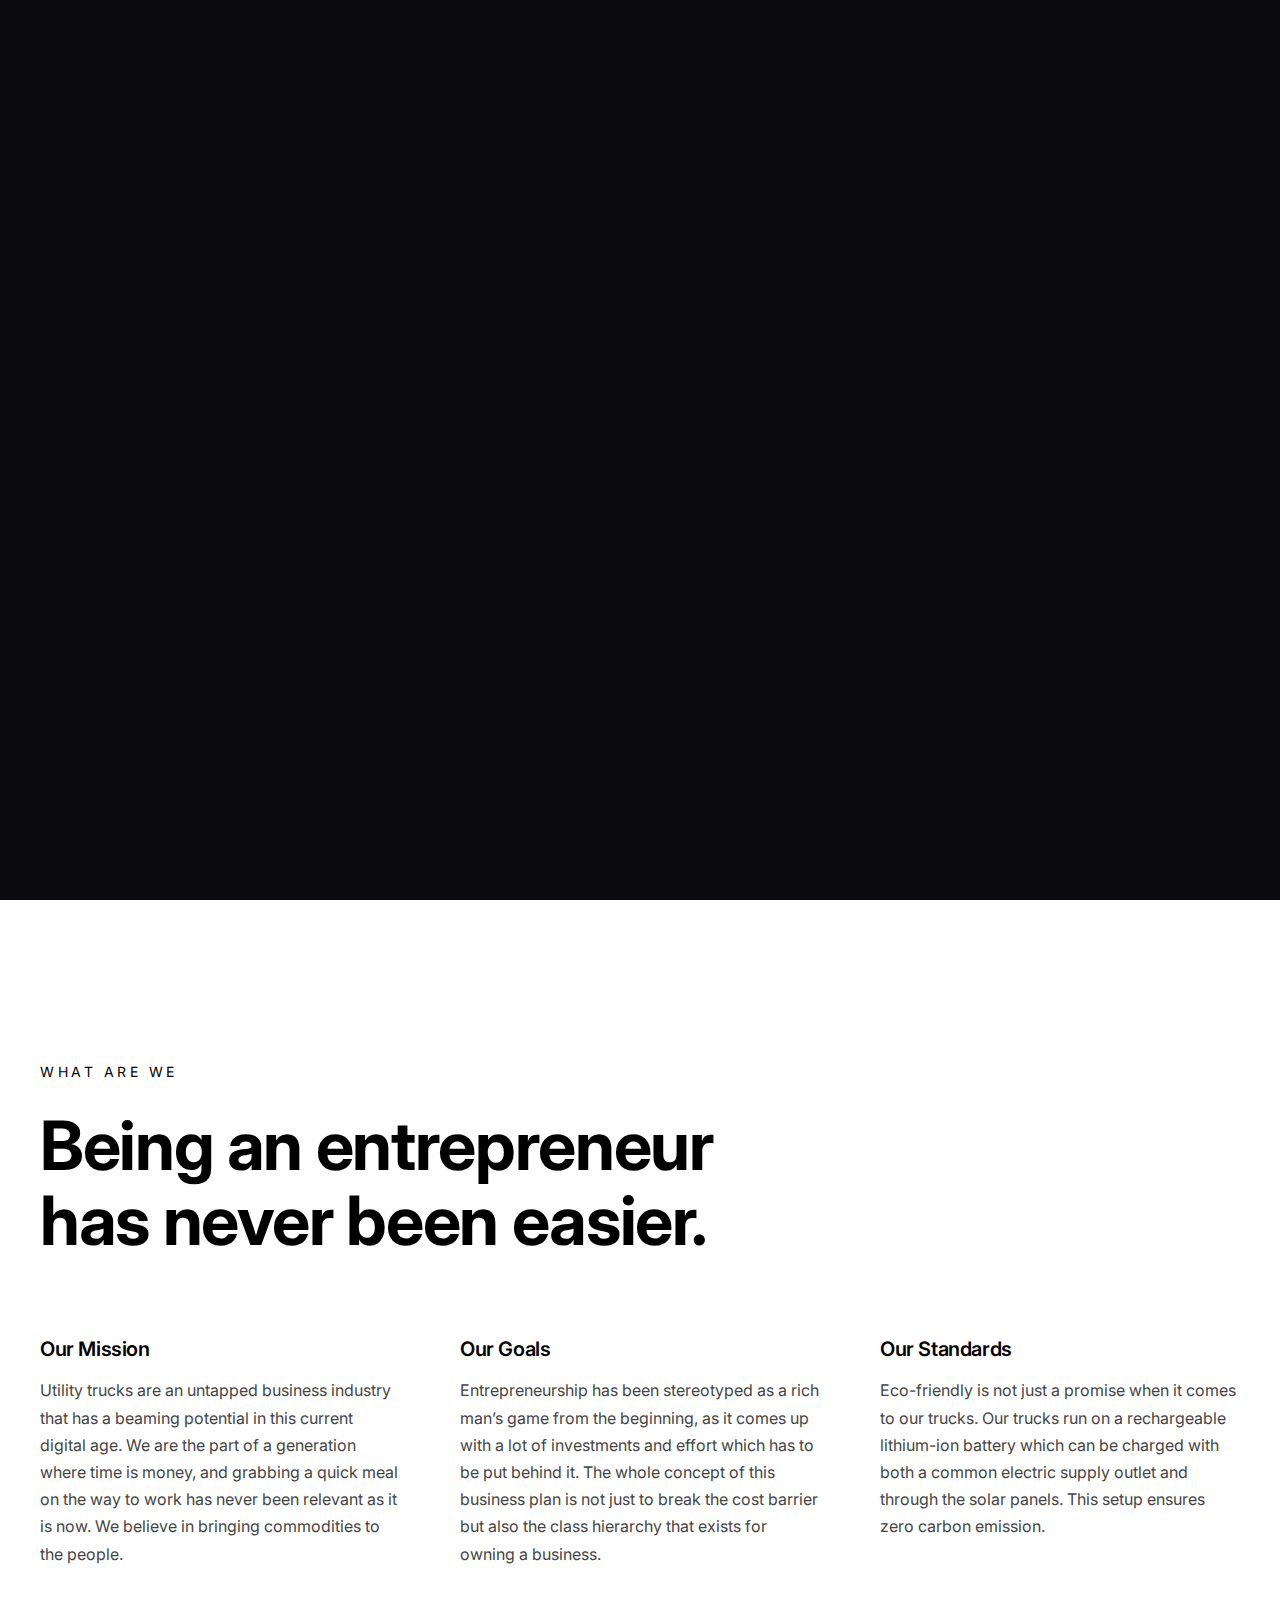
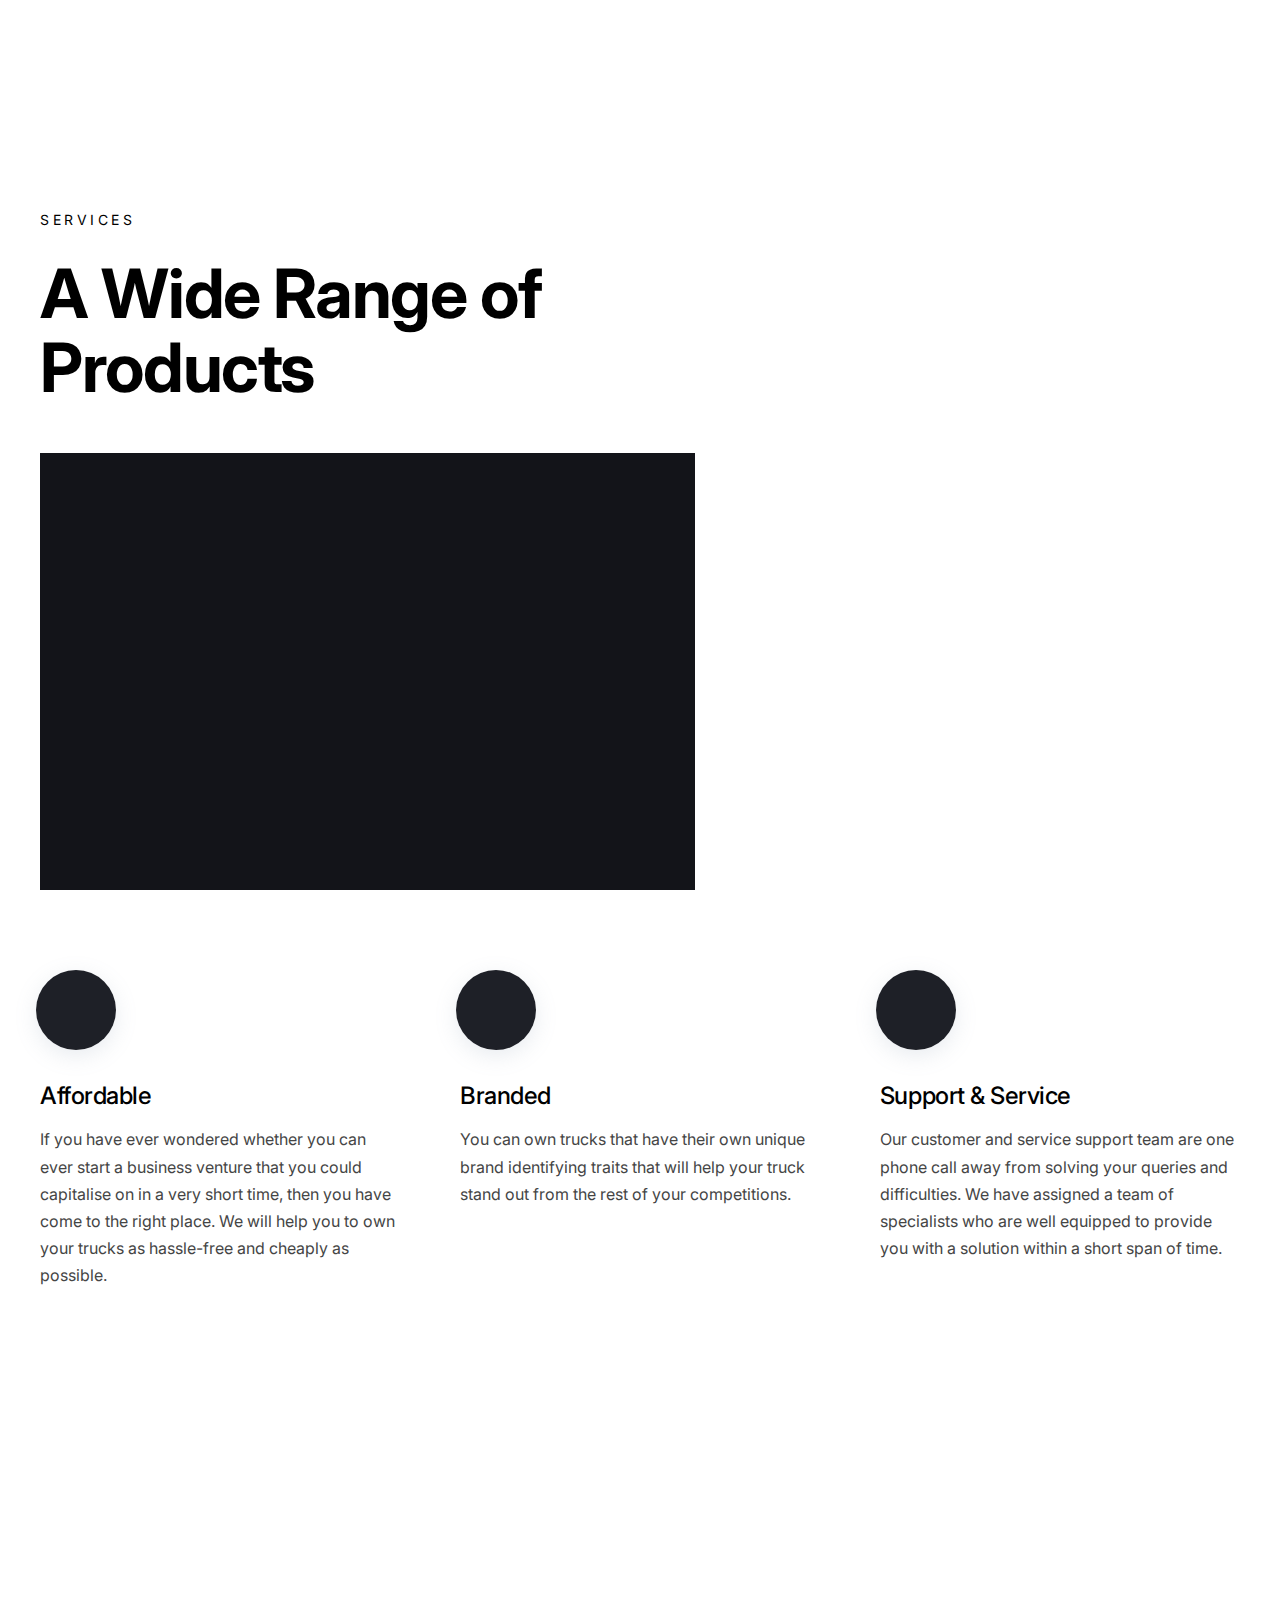
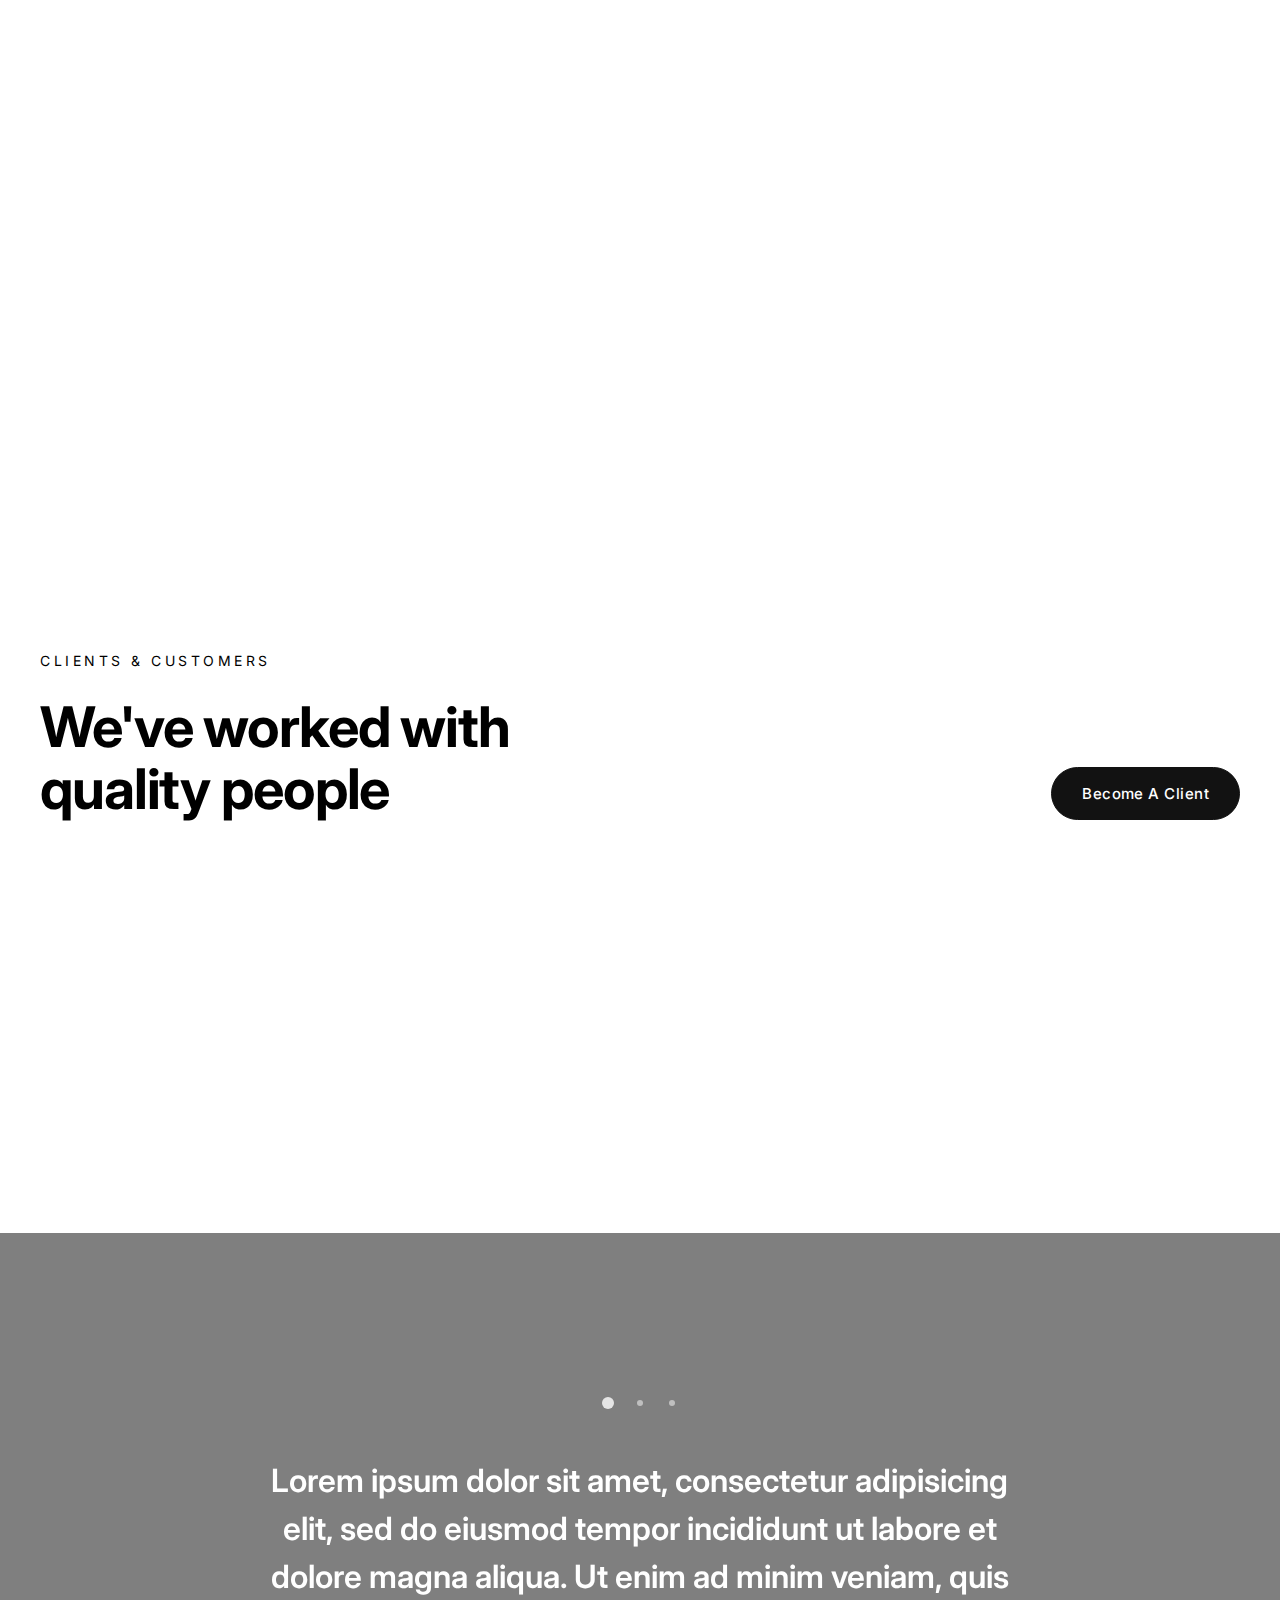
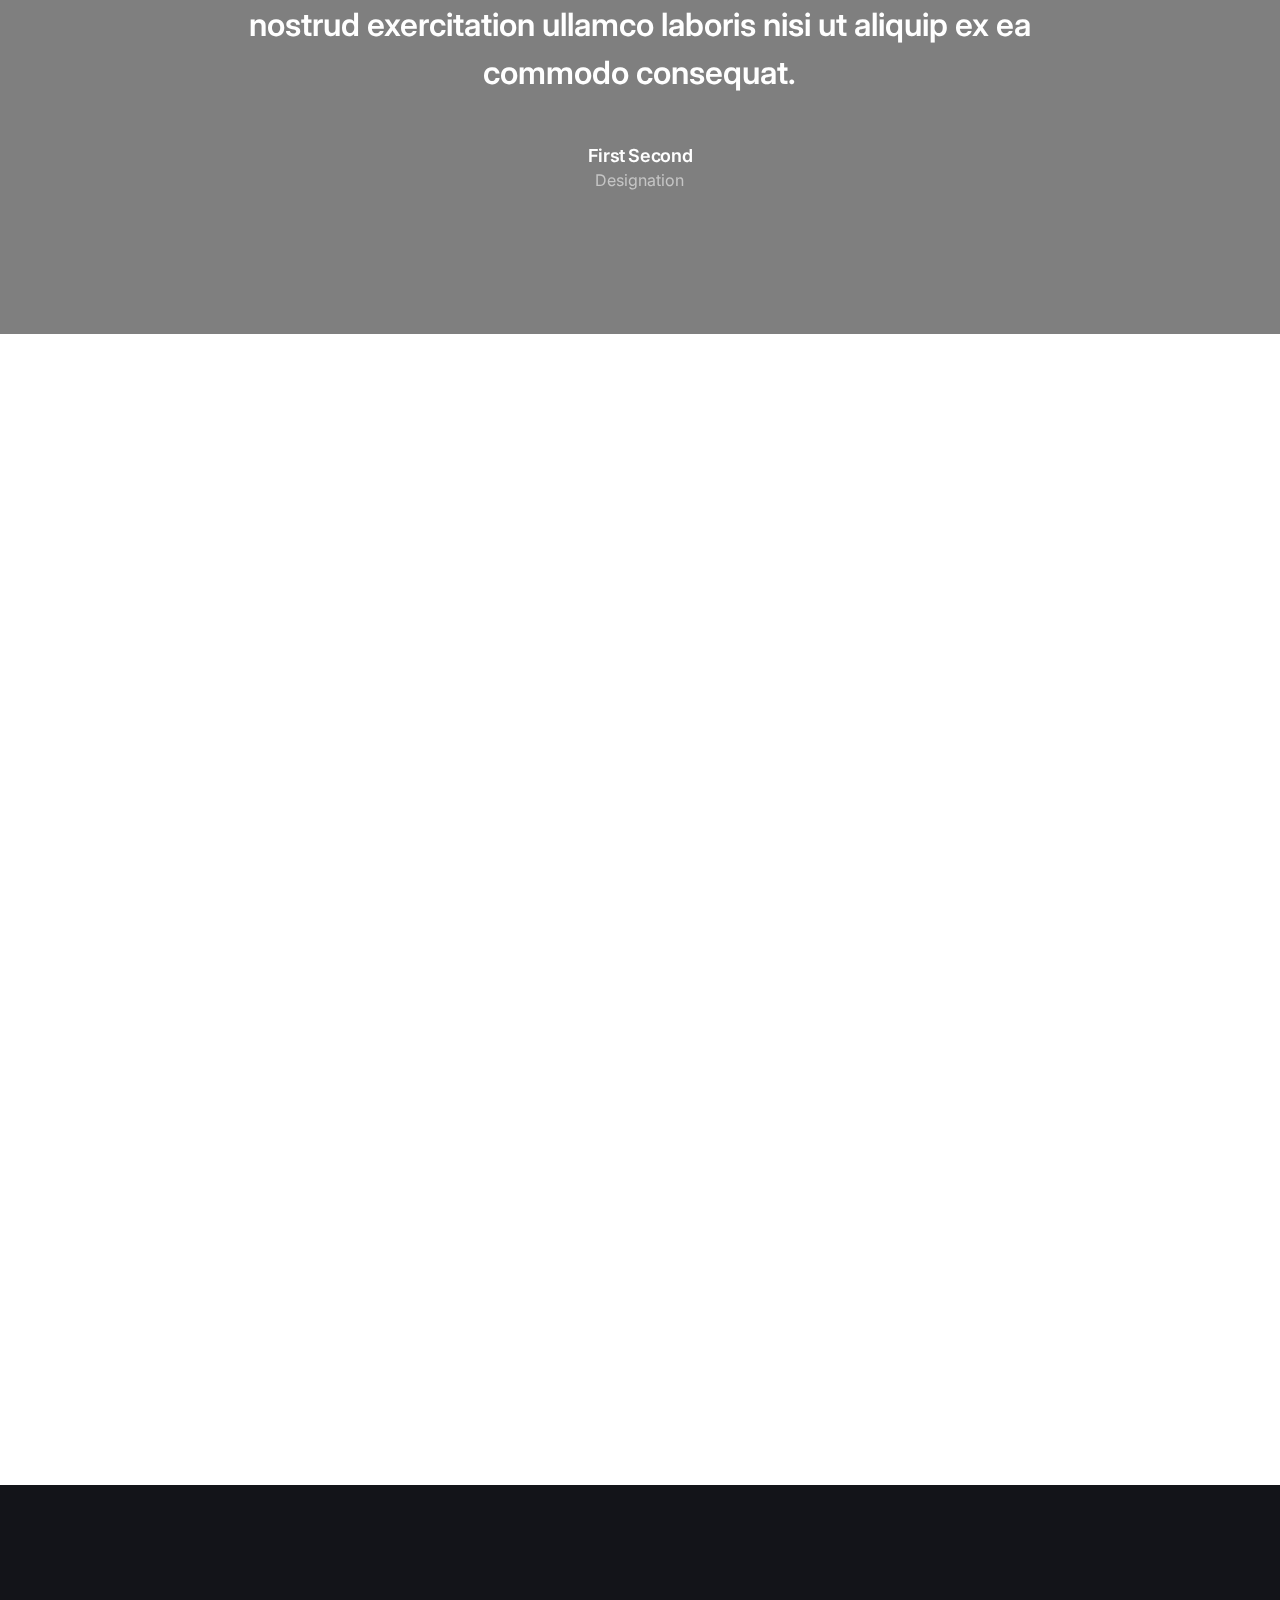
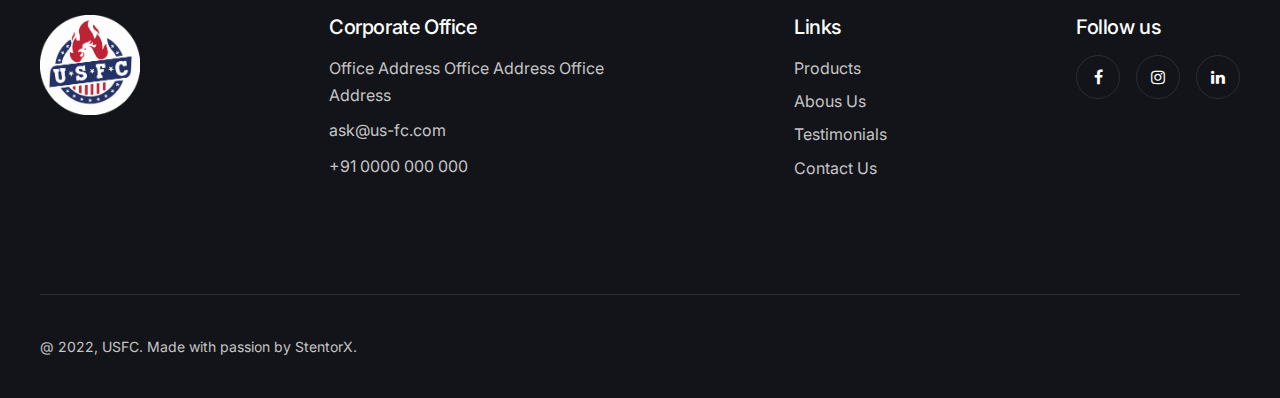
==== commit 640fda03: "Uplink beta V1.0.1" ====
--- a/index.html
+++ b/index.html
@@ -1,7 +1,7 @@
 <!DOCTYPE html>
 <html lang="en">
 
-<meta http-equiv="content-type" content="text/html;charset=utf-8">
+<meta http-equiv="content-type" content="text/html;charset=utf-8"/>
 <head>
 
   <!-- Required meta tags -->
@@ -37,41 +37,914 @@
   <meta name="msapplication-TileImage" content="img/favicon/ms-icon-144x144.png">
   <meta name="theme-color" content="#ffffff">
 
-  <title>USFC - Contact</title>
+  <title>USFC</title>
+
 </head>
 
 <body class="preloader-visible" data-barba="wrapper">
 
+
   <!-- preloader start -->
-  <!-- <div class="preloader js-preloader">
+  <div class="preloader js-preloader">
     <div class="preloader__bg"></div>
 
     <div class="preloader__progress">
       <div class="preloader__progress__inner"></div>
       <img src="img/general/loader.svg" alt="preloader image" class="preloader__img">
     </div>
-  </div> -->
+  </div>
   <!-- preloader end -->
 
-  <div class="container layout-pt-xl layout-pb-xl">
-
-    <h4>This page is for development purpose. Will be removed and replaced by the home page on loading <b>www.us-fc.com</b></h4>
-    <div class="layout-pt-sm layout-pb-sm">
-      <ul>
-        <li><a href="home.html">Home Page</a></li>
-        <li><a href="products.html">Products</a></li>
-        <li><a href="about.html">About Us</a></li>
-        <li><a href="contact.html">Contact</a></li>
-      </ul>
+  <!-- barba container start -->
+  <div class="barba-container" data-barba="container">
+
+    <!-- to-top-button start -->
+    <div data-cursor class="backButton js-backButton">
+      <span class="backButton__bg"></span>
+      <div class="backButton__icon__wrap">
+        <i class="backButton__button js-top-button" data-feather="arrow-up"></i>
+      </div>
     </div>
-
+    <!-- to-top-button end -->
+
+    <main class="">
+
+      <!-- header start -->
+      <header class="header -light -sticky-light js-header-light -classic js-header">
+        <!-- header__bar start -->
+        <div class="header__bar">
+          <div class="overflow-hidden">
+            <div class="header__logo js-header-logo">
+              <a  href="javascript:location.replace(location.origin)">
+                <img class="header__logo__light" src="img/usfc/logo.png" alt="logo">
+              </a>
+              <a  href="javascript:location.replace(location.origin)">
+                <img class="header__logo__dark" src="img/usfc/logo.png" alt="logo">
+              </a>
+            </div>
+          </div>
+
+          <div class="navClassic-wrap js-header-menu-classic">
+            <ul class="navClassic-list js-navClassic-list">
+              <li>
+                <a href="products.html">
+                  Products
+                </a>
+              </li>
+
+              <li>
+                <a  href="about.html">
+                  About Us
+                </a>
+              </li>
+
+              <li>
+                <a  href="contact.html">
+                  Contact Us
+                </a>
+              </li>
+
+            </ul>
+          </div>
+
+          <div class="header__menu__wrap overflow-hidden">
+            <div class="header__menu js-header-menu">
+              <button type="button" class="nav-button-open js-nav-open">
+                <i class="icon" data-feather="menu"></i>
+              </button>
+            </div>
+          </div>
+        </div>
+        <!-- header__bar end -->
+
+
+        <!-- nav start -->
+        <nav class="nav js-nav">
+          <div class="nav__inner js-nav-inner">
+            <div class="nav__bg js-nav-bg"></div>
+
+            <div class="nav__container">
+              <div class="nav__header">
+                <button type="button" class="nav-button-back js-nav-back">
+                  <i class="icon" data-feather="arrow-left-circle"></i>
+                </button>
+
+                <button type="button" class="nav-btn-close js-nav-close pointer-events-none">
+                  <i class="icon" data-feather="x"></i>
+                </button>
+              </div>
+
+              <div class="nav__content">
+                <div class="nav__content__left">
+                  <div class="navList__wrap">
+                    <ul class="navList js-navList">
+                      <li>
+                        <a  href="products.html">
+                          Products
+                        </a>
+                      </li>
+
+                      <li>
+                        <a  href="about.html">
+                          About Us
+                        </a>
+                      </li>
+
+                      <li>
+                        <a  href="contact.html">
+                          Contact Us
+                        </a>
+                      </li>
+
+                    </ul>
+                  </div>
+                </div>
+              </div>
+            </div>
+          </div>
+        </nav>
+        <!-- nav end -->
+      </header>
+      <!-- header end -->
+
+      <!-- section start -->
+      <section data-speed="1200" data-autoplay-delay="2900" class="sliderMain -type-3 js-sliderMain-type-3 sm:layout-mt-headerBar">
+        <!-- container start -->
+        <div class="container-fluid h-full px-0 sm:px-20">
+          <!-- row start -->
+          <div class="row sm:justify-content-center h-full">
+            <div class="col-xl-3 offset-xl-2 col-lg-4 offset-lg-1 col-md-5 offset-md-1 col-sm-9">
+              <div class="slider__content__wrapper sm:text-center h-full z-3">
+
+                <div class="slider__content  is-active  js-slider-content">
+                  <div data-split="lines">
+                    <p class="slider__subtitle text-sm uppercase tracking-md leading-md mb-32 js-subtitle">
+
+                    </p>
+                  </div>
+                  <div data-split="lines" class="mr-minus-col-2 sm:mr-0">
+                    <h1 class="slider__title fw-700 leading-xs js-title">
+                       Start your business venture at a very low investment.
+                    </h1>
+                  </div>
+                  <div class="slider__button overflow-hidden mt-32">
+                    <div class="js-button py-4">
+                      <a href="tel:8848751264" class="button -md -black text-white">
+                        Call us now
+                      </a>
+                    </div>
+                  </div>
+                </div>
+
+                <div class="slider__content  js-slider-content">
+                  <div data-split="lines">
+                    <p class="slider__subtitle text-sm uppercase tracking-md leading-md mb-32 js-subtitle">
+
+                    </p>
+                  </div>
+                  <div data-split="lines" class="mr-minus-col-2 sm:mr-0">
+                    <h1 class="slider__title fw-700 leading-xs js-title">
+                      Customised trucks for your specific business.
+                    </h1>
+                  </div>
+                  <div class="slider__button overflow-hidden mt-32">
+                    <div class="js-button py-4">
+                      <a href="tel:8848751264" class="button -md -black text-white">
+                        Call us now
+                      </a>
+                    </div>
+                  </div>
+                </div>
+
+              </div>
+            </div>
+
+            <div class="col layout-pr-headerBar lg:pr-0 col-lg-7 col-md-6 swiper-col">
+              <div class="swiper-container h-100vh">
+                <div class="swiper-wrapper z-2">
+
+                  <div class="swiper-slide overflow-hidden">
+                    <div class="slider__img" data-swiper-parallax="150" data-parallax="0.7" data-swiper-parallax-opacity="0">
+                      <div data-parallax-target class="bg-image swiper-lazy js-image" data-background="img/usfc/Slider01.jpg"></div>
+                    </div>
+
+                    <div class="slider__img__cover js-image-cover"></div>
+
+                    <div class="slider__img__bg bg-dark-1"></div>
+                  </div>
+
+                  <div class="swiper-slide overflow-hidden">
+                    <div class="slider__img" data-swiper-parallax="150" data-parallax="0.7" data-swiper-parallax-opacity="0">
+                      <div data-parallax-target class="bg-image swiper-lazy js-image" data-background="img/usfc/Slider02.jpg"></div>
+                    </div>
+
+                    <div class="slider__img__bg bg-dark-1"></div>
+                  </div>
+
+                </div>
+              </div>
+            </div>
+          </div>
+          <!-- row end -->
+
+          <!-- slider nav start -->
+          <div class="slider__navs js-slider-nav js-ui">
+            <div class="navButton">
+              <button type="button" class="navButton__item button -outline-black text-black js-prev">
+                <i class="icon" data-feather="arrow-left"></i>
+              </button>
+              <button type="button" class="navButton__item button -outline-black text-black mt-12 js-next">
+                <i class="icon" data-feather="arrow-right"></i>
+              </button>
+            </div>
+          </div>
+          <!-- slider nav end -->
+        </div>
+        <!-- container end -->
+
+        <!-- ui-element start -->
+        <div class="ui-element -bottom-left sm:d-none js-ui">
+          <button type="button" class="ui-element__scroll text-black js-ui-scroll-button">
+            scroll down
+            <i class="icon" data-feather="arrow-down"></i>
+          </button>
+        </div>
+        <!-- ui-element end -->
+      </section>
+      <!-- section end -->
+
+
+      <!-- section start -->
+      <section class="layout-pt-xl layout-pb-xl">
+        <!-- container start -->
+        <div class="container">
+
+          <!-- row start -->
+          <div class="row">
+            <div class="col-xl-8 col-lg-8 col-md-10">
+              <div class="sectionHeading -lg">
+                <p class="sectionHeading__subtitle">
+                  What Are We
+                </p>
+                <h2 class="sectionHeading__title">
+                  Being an entrepreneur has never been easier.
+                </h2>
+              </div>
+            </div>
+          </div>
+          <!-- row end -->
+
+
+          <!-- row start -->
+          <div class="row x-gap-60 y-gap-48 layout-pt-md">
+            <div class="col-lg-4 col-md-6">
+              <div class="">
+                <h4 class="text-xl fw-600">
+                  Our Mission
+                </h4>
+                <p class="mt-16">
+                  Utility trucks are an untapped business industry that has a
+                  beaming potential in this current digital age. We are the part
+                  of a generation where time is money, and grabbing a quick meal
+                  on the way to work has never been relevant as it is now. We
+                  believe in bringing commodities to the people.
+                </p>
+              </div>
+            </div>
+
+            <div class="col-lg-4 col-md-6">
+              <div class="">
+                <h4 class="text-xl fw-600">
+                  Our Goals
+                </h4>
+                <p class="mt-16">
+                  Entrepreneurship has been stereotyped as a rich man’s game from
+                  the beginning, as it comes up with a lot of investments and effort
+                  which has to be put behind it. The whole concept of this business
+                  plan is not just to break the cost barrier but also the class hierarchy
+                  that exists for owning a business.
+                </p>
+              </div>
+            </div>
+
+            <div class="col-lg-4 col-md-6">
+              <div class="">
+                <h4 class="text-xl fw-600">
+                  Our Standards
+                </h4>
+                <p class="mt-16">
+                  Eco-friendly is not just a promise when it comes to our trucks.
+                  Our trucks run on a rechargeable lithium-ion battery which can be
+                  charged with both a common electric supply outlet and through the
+                  solar panels. This setup ensures zero carbon emission.
+                </p>
+              </div>
+            </div>
+          </div>
+          <!-- row end -->
+
+        </div>
+        <!-- container end -->
+      </section>
+      <!-- section end -->
+
+      <!-- section start -->
+      <section class="layout-pt-md layout-pb-md">
+        <!-- container start -->
+        <div class="container">
+
+          <!-- row start -->
+          <div class="row mb-48">
+            <div class="col-xl-8 col-lg-8 col-md-10">
+              <div class="sectionHeading -lg">
+                <p class="sectionHeading__subtitle">
+                  Services
+                </p>
+                <h2 class="sectionHeading__title">
+                  A Wide Range of Products
+                </h2>
+              </div>
+            </div>
+          </div>
+          <!-- row end -->
+
+          <!-- row start -->
+          <div class="row align-items-center">
+            <div class="col-lg-7 pr-48 md:pr-16">
+              <div data-anim="img-right cover-dark-1 delay-1" data-parallax="0.7" class="ratio ratio-3:2">
+                <div data-parallax-target class="bg-image js-lazy custom-product-img" data-bg="img/usfc/product.jpg"></div>
+              </div>
+            </div>
+
+            <div class="col-lg-5 col-md-8 pl-48 md:pl-16 md:mt-48">
+              <div data-anim="slide-up delay-1" class="sectionHeading -md">
+                <p class="sectionHeading__subtitle">
+                  Featured Products
+                </p>
+                <h2 class="text-5xl md:text-4xl sm:text-3xl fw-700 mt-32 md:mt-24 sm:mt-20">
+                  USFC Micro Food Truck
+                </h2>
+                <a href="products.html"  class="button -icon fw-500 text-black mt-24 md:mt-24 sm:mt-20">
+                  More Products
+                  <i class="icon size-lg str-width-sm ml-8" data-feather="arrow-right-circle"></i>
+                </a>
+              </div>
+            </div>
+          </div>
+          <!-- row end -->
+
+          <!-- row start -->
+          <div data-anim-wrap class="row x-gap-60 y-gap-48 layout-pt-md">
+
+            <div class="col-lg-4 col-md-6">
+              <div class="serviceCard">
+                <div class="serviceCard__content">
+                  <div class="d-flex align-items-center ml-minus-4">
+                    <div data-anim-child="img-right cover-dark-2" class="px-20 py-20 bg-white shadow-light rounded-full">
+                      <img class="size-md str-width-md text-accent" src="img/svg/alms.svg" alt="">
+                    </div>
+                  </div>
+
+                  <h3 class="serviceCard__title text-2xl fw-500 tacking-none mt-32">
+                    Affordable
+                  </h3>
+
+                  <p class="serviceCard__text mt-16">
+                    If you have ever wondered whether you can ever start a business
+                    venture that you could capitalise on in a very short time, then
+                    you have come to the right place. We will help you to own your
+                    trucks as hassle-free and cheaply as possible.
+                  </p>
+
+                </div>
+              </div>
+            </div>
+
+            <div class="col-lg-4 col-md-6">
+              <div class="serviceCard">
+                <div class="serviceCard__content">
+                  <div class="d-flex align-items-center ml-minus-4">
+                    <div data-anim-child="img-right cover-dark-2" class="px-20 py-20 bg-white shadow-light rounded-full">
+                      <img class="size-md str-width-md text-accent" src="img/svg/brand.svg" alt="">
+                    </div>
+                  </div>
+
+                  <h3 class="serviceCard__title text-2xl fw-500 tacking-none mt-32">
+                    Branded
+                  </h3>
+
+                  <p class="serviceCard__text mt-16">
+                    You can own trucks that have their own unique brand identifying
+                    traits that will help your truck stand out from the rest of your
+                    competitions.
+                  </p>
+
+                </div>
+              </div>
+            </div>
+
+            <div class="col-lg-4 col-md-6">
+              <div class="serviceCard">
+                <div class="serviceCard__content">
+                  <div class="d-flex align-items-center ml-minus-4">
+                    <div data-anim-child="img-right cover-dark-2" class="px-20 py-20 bg-white shadow-light rounded-full">
+                      <img class="size-md str-width-md text-accent" src="img/svg/support.svg" alt="">
+                    </div>
+                  </div>
+
+                  <h3 class="serviceCard__title text-2xl fw-500 tacking-none mt-32">
+                    Support & Service
+                  </h3>
+
+                  <p class="serviceCard__text mt-16">
+                    Our customer and service support team are one phone call away
+                    from solving your queries and difficulties. We have assigned
+                    a team of specialists who are well equipped to provide you with
+                    a solution within a short span of time.
+                  </p>
+
+                </div>
+              </div>
+            </div>
+
+          </div>
+          <!-- row end -->
+
+        </div>
+        <!-- container end -->
+      </section>
+      <!-- section end -->
+
+
+      <!-- section start -->
+      <section class="layout-pt-md layout-pb-md">
+        <!-- container start -->
+        <div class="container-fluid px-0">
+          <!-- row start -->
+          <div data-anim-wrap class="row no-gutters align-items-center">
+
+            <div class="col-lg-6 z-1">
+              <div data-anim-child="img-right cover-white delay-1">
+                <div class="ratio ratio-1:1" data-parallax="0.7">
+                  <div data-parallax-target class="bg-image js-lazy" data-bg="img/usfc/about-us.jpg"></div>
+                </div>
+              </div>
+            </div>
+
+            <div class="col-xl-3 col-lg-4 z-2 ml-80 md:ml-0 md:mt-48">
+              <div class="sectionHeading -xl md:container pt-16">
+                <div data-anim-child="slide-up delay-8">
+                  <p class="sectionHeading__subtitle">
+                    Culture
+                  </p>
+                </div>
+                <div data-anim-child="slide-up delay-9" class="customHeading__title ml-minus-col-1 lg:ml-minus-lg mr-minus-col-2 md:ml-0 md:mr-0">
+                  <h2 class="sectionHeading__title mt-48 md:mt-24">
+                    Make Your<br> Lives Better
+                  </h2>
+                </div>
+                <div data-anim-child="slide-up delay-10">
+                  <p class="mt-56 lg:mt-40 md:mt-20">
+                    We believe it is our responsibility to contribute to the growth
+                    and well-being of the consumers by providing them with necessary
+                    and timely commodities which will, in turn, help us make a better
+                    living environment.
+                  </p>
+                </div>
+                <div data-anim-child="slide-up delay-11">
+                  <a  href="about.html" class="button -md -outline-black text-black mt-56 lg:mt-48 md:mt-32">
+                    About Us
+                  </a>
+                </div>
+              </div>
+            </div>
+
+          </div>
+          <!-- row end -->
+        </div>
+        <!-- container end -->
+      </section>
+      <!-- section end -->
+
+
+      <!-- section start -->
+      <section class="layout-pt-md layout-pb-lg">
+        <!-- container start -->
+        <div class="container">
+
+          <!-- row start -->
+          <div class="row align-items-end justify-content-between">
+            <div class="col-xl-5 col-md-7">
+              <div class="sectionHeading -md">
+                <p class="sectionHeading__subtitle">
+                  Clients & Customers
+                </p>
+                <h2 class="sectionHeading__title">
+                  We've worked with quality people
+                </h2>
+              </div>
+            </div>
+
+            <div class="col-md-auto col-sm-12 sm:mt-24">
+              <button onclick="becomeClient()" class="button -md -black text-white">
+                become a client
+              </button>
+            </div>
+          </div>
+          <!-- row end -->
+
+
+          <!-- row start -->
+          <div class="row y-gap-32 layout-pt-md">
+
+            <div class="col-lg-3 col-sm-6">
+              <div data-anim="slide-up delay-1" class="clientsItem -hover ratio ratio-3:2 border-dark rounded-4 py-4">
+                <div class="clientsItem__img">
+                  <img class="col-7" src="img/usfc/client.png" alt="Client">
+                </div>
+
+                <div class="clientsItem__content">
+                  <h5 class="clientsItem__title text-xl text-white">
+                    Dummy
+                  </h5>
+                </div>
+              </div>
+            </div>
+
+            <div class="col-lg-3 col-sm-6">
+              <div data-anim="slide-up delay-1" class="clientsItem -hover ratio ratio-3:2 border-dark rounded-4 py-4">
+                <div class="clientsItem__img">
+                  <img class="col-7" src="img/usfc/client.png" alt="Client">
+                </div>
+
+                <div class="clientsItem__content">
+                  <h5 class="clientsItem__title text-xl text-white">
+                    Dummy
+                  </h5>
+                </div>
+              </div>
+            </div>
+
+            <div class="col-lg-3 col-sm-6">
+              <div data-anim="slide-up delay-1" class="clientsItem -hover ratio ratio-3:2 border-dark rounded-4 py-4">
+                <div class="clientsItem__img">
+                  <img class="col-7" src="img/usfc/client.png" alt="Client">
+                </div>
+
+                <div class="clientsItem__content">
+                  <h5 class="clientsItem__title text-xl text-white">
+                    Dummy
+                  </h5>
+                </div>
+              </div>
+            </div>
+
+            <div class="col-lg-3 col-sm-6">
+              <div data-anim="slide-up delay-1" class="clientsItem -hover ratio ratio-3:2 border-dark rounded-4 py-4">
+                <div class="clientsItem__img">
+                  <img class="col-7" src="img/usfc/client.png" alt="Client">
+                </div>
+
+                <div class="clientsItem__content">
+                  <h5 class="clientsItem__title text-xl text-white">
+                    Dummy
+                  </h5>
+                </div>
+              </div>
+            </div>
+
+          </div>
+          <!-- row end -->
+
+        </div>
+        <!-- container end -->
+      </section>
+      <!-- section end -->
+
+
+      <!-- section start -->
+      <section class="layout-pt-xl layout-pb-lg">
+        <div data-parallax="0.7" class="bg-fill-image overlay-black-md">
+          <div data-parallax-target class="bg-image js-lazy" data-bg="img/usfc/testimonial.jpg"></div>
+        </div>
+
+        <!-- container start -->
+        <div class="container">
+          <div data-cursor data-cursor-label="DRAG" class="overflow-hidden js-section-slider" data-slider-col="base-1 lg-1 md-1 sm-1" data-pagination data-loop>
+
+            <div class="pagination -light js-pagination pt-4 mb-48"></div>
+
+            <div class="swiper-wrapper">
+
+              <div class="swiper-slide">
+                <div class="row justify-content-center">
+                  <div class="col-lg-8 col-md-10">
+                    <div class="testimonials text-center">
+                      <p class="testimonials__comment text-3xl md:text-2xl sm:text-xl fw-600 leading-xl text-white">
+                        Lorem ipsum dolor sit amet, consectetur adipisicing elit, sed do
+                        eiusmod tempor incididunt ut labore et dolore magna aliqua. Ut enim
+                        ad minim veniam, quis nostrud exercitation ullamco laboris nisi ut
+                        aliquip ex ea commodo consequat.
+                      </p>
+
+                      <div class="testimonials__author mt-48">
+                        <!-- <div class="size-xl mx-auto mb-20">
+                          <div class="bg-image rounded-full swiper-lazy" data-background="img/testimonials/1.jpg"></div>
+                        </div> -->
+
+                        <h5 class="text-lg capitalize text-white fw-600">First Second</h5>
+                        <p class="capitalize text-light">Designation</p>
+                      </div>
+                    </div>
+                  </div>
+                </div>
+              </div>
+
+              <div class="swiper-slide">
+                <div class="row justify-content-center">
+                  <div class="col-lg-8 col-md-10">
+                    <div class="testimonials text-center">
+                      <p class="testimonials__comment text-3xl md:text-2xl sm:text-xl fw-600 leading-xl text-white">
+                        Lorem ipsum dolor sit amet, consectetur adipisicing elit, sed do
+                        eiusmod tempor incididunt ut labore et dolore magna aliqua. Ut enim
+                        ad minim veniam, quis nostrud exercitation ullamco laboris nisi ut
+                        aliquip ex ea commodo consequat.
+                      </p>
+
+                      <div class="testimonials__author mt-48">
+                        <!-- <div class="size-xl mx-auto mb-20">
+                          <div class="bg-image rounded-full swiper-lazy" data-background="img/testimonials/1.jpg"></div>
+                        </div> -->
+
+                        <h5 class="text-lg capitalize text-white fw-600">First Second</h5>
+                        <p class="capitalize text-light">Designation</p>
+                      </div>
+                    </div>
+                  </div>
+                </div>
+              </div>
+
+              <div class="swiper-slide">
+                <div class="row justify-content-center">
+                  <div class="col-lg-8 col-md-10">
+                    <div class="testimonials text-center">
+                      <p class="testimonials__comment text-3xl md:text-2xl sm:text-xl fw-600 leading-xl text-white">
+                        Lorem ipsum dolor sit amet, consectetur adipisicing elit, sed do
+                        eiusmod tempor incididunt ut labore et dolore magna aliqua. Ut enim
+                        ad minim veniam, quis nostrud exercitation ullamco laboris nisi ut
+                        aliquip ex ea commodo consequat.
+                      </p>
+
+                      <div class="testimonials__author mt-48">
+                        <!-- <div class="size-xl mx-auto mb-20">
+                          <div class="bg-image rounded-full swiper-lazy" data-background="img/testimonials/1.jpg"></div>
+                        </div> -->
+
+                        <h5 class="text-lg capitalize text-white fw-600">First Second</h5>
+                        <p class="capitalize text-light">Designation</p>
+                      </div>
+                    </div>
+                  </div>
+                </div>
+              </div>
+
+            </div>
+
+          </div>
+        </div>
+        <!-- container end -->
+      </section>
+      <!-- section end -->
+
+
+      <!-- section start -->
+      <section class="layout-pt-xl layout-pb-xs">
+        <!-- container start -->
+        <div data-anim-wrap class="container">
+
+          <!-- row start -->
+          <div class="row">
+            <div class="col-xl-9 offset-xl-1 col-lg-11">
+              <div data-anim-child="slide-up delay-1" class="sectionHeading -lg">
+                <p class="sectionHeading__subtitle">
+                  Contact Us
+                </p>
+                <h1 class="sectionHeading__title leading-sm">
+                  Got a project to discuss?
+                  Get in touch.
+                </h1>
+              </div>
+            </div>
+          </div>
+          <!-- row end -->
+
+          <!-- row start -->
+          <div data-anim-child="slide-up delay-2" class="row justify-content-center layout-pt-md">
+            <div class="col-xl-10">
+              <div class="row x-gap-48 y-gap-48">
+                <div class="col-lg-3 col-md-6 col-sm-8">
+                  <h4 class="text-xl fw-600">
+                    Address
+                  </h4>
+                  <div class="text-dark mt-12">
+                    <p>Office Address Office Address Office Address Office Address</p>
+                  </div>
+                </div>
+
+                <div class="col-lg-auto offset-lg-1 col-md-6">
+                  <h4 class="text-xl fw-600">
+                    Contact Us
+                  </h4>
+                  <div class="text-dark mt-12">
+                    <div>
+                      <a class="button -underline" href="#">ask@us-fc.com</a>
+                    </div>
+                    <div class="mt-4">
+                      <a class="button -underline" href="#">+91 0000 000 000</a>
+                    </div>
+                  </div>
+                </div>
+
+                <div class="col-md-auto offset-lg-1">
+                  <h4 class="text-xl fw-600">
+                    Follow Us
+                  </h4>
+                  <div class="social -bordered mt-16 md:mt-12">
+
+                    <a class="social__item text-black border-dark" href="javascript:void()">
+                      <i class="fa fa-facebook"></i>
+                    </a>
+
+                    <a class="social__item text-black border-dark" href="javascript:void()">
+                      <i class="fa fa-instagram"></i>
+                    </a>
+
+                    <a class="social__item text-black border-dark" href="javascript:void()">
+                      <i class="fa fa-linkedin"></i>
+                    </a>
+
+                  </div>
+                </div>
+              </div>
+            </div>
+          </div>
+          <!-- row end -->
+
+        </div>
+        <!-- container end -->
+      </section>
+      <!-- section end -->
+
+      <!-- section start -->
+      <section class="layout-pt-md layout-pb-lg contact-us-area">
+        <!-- container start -->
+        <div class="container">
+          <!-- row start -->
+          <div data-anim="slide-up delay-3" class="row justify-content-center">
+            <div class="col-xl-10">
+              <div class="sectionHeading -sm">
+                <h2 class="sectionHeading__title">
+                  Drop us a line
+                </h2>
+                <p class="text-black leading-md mt-12">
+                  Use the form below or
+                  <a href="mailto:usfryerscrew@gmail.com" class="fw-700">send us an email</a>.
+                </p>
+              </div>
+            </div>
+
+            <div class="w-1/1"></div>
+
+            <div class="col-xl-10 mt-48 sm:mt-32">
+              <div class="contact-form -type-1">
+                <form class="row x-gap-40 y-gap-32" id="contact-form-main">
+                  <div class="col-lg-6">
+                    <label class="js-input-group">
+                      Name*
+                      <input type="text" name="Name" data-required placeholder="Fill in your name">
+                      <span class="form__error"></span>
+                    </label>
+                  </div>
+
+                  <div class="col-lg-6">
+                    <label class="js-input-group">
+                      Your phone number*
+                      <input type="text" name="Phone" placeholder="Phone number">
+                      <span class="form__error"></span>
+                    </label>
+                  </div>
+
+                  <div class="col-12">
+                    <div class="custom-form-alert"></div>
+                  </div>
+
+                  <div class="col-12">
+                    <button type="submit" class="button -md -black text-white">
+                      Get a Call Back
+                    </button>
+                  </div>
+                </form>
+              </div>
+            </div>
+          </div>
+          <!-- row end -->
+        </div>
+        <!-- container end -->
+      </section>
+      <!-- section end -->
+
+      <!-- footer start -->
+      <footer class="footer -type-1 bg-dark-1">
+        <!-- container start -->
+        <div class="container">
+
+          <div class="footer__top">
+            <!-- row start -->
+            <div class="row y-gap-48 justify-content-between">
+              <div class="col-lg-auto col-sm-12">
+                <a href="javascript:location.replace(location.origin)" class="footer__logo text-white">
+                  <img width="100" class="header__logo__light" src="img/usfc/footer-logo.png" alt="logo">
+                </a>
+              </div>
+
+              <div class="col-lg-3 col-sm-6">
+                <h4 class="text-xl fw-500 text-white">
+                  Corporate Office
+                </h4>
+
+                <div class="footer__content text-base text-light mt-16 sm:mt-12">
+                  <p>Office Address Office Address Office Address</p>
+                  <p class="mt-8">ask@us-fc.com</p>
+                  <p class="mt-8">+91 0000 000 000</p>
+                </div>
+              </div>
+
+              <div class="col-lg-auto col-sm-4">
+                <h4 class="text-xl fw-500 text-white">
+                  Links
+                </h4>
+
+                <div class="footer__content text-base text-light mt-16 sm:mt-12">
+                  <div><a  href="products.html" class="button -underline">Products</a></div>
+                  <div><a  href="about.html" class="button -underline mt-4">Abous Us</a></div>
+                  <div><a  href="#" class="button -underline mt-4">Testimonials</a></div>
+                  <div><a  href="contact.html" class="button -underline mt-4">Contact Us</a></div>
+                </div>
+              </div>
+
+              <div class="col-lg-auto col-auto">
+                <h4 class="text-xl fw-500 text-white">
+                  Follow us
+                </h4>
+
+                <div class="social -bordered mt-16 sm:mt-12">
+                  <a class="social__item text-white border-light" href="javascript:void()">
+                    <i class="fa fa-facebook"></i>
+                  </a>
+                  <a class="social__item text-white border-light" href="javascript:void()">
+                    <i class="fa fa-instagram"></i>
+                  </a>
+                  <a class="social__item text-white border-light" href="javascript:void()">
+                    <i class="fa fa-linkedin"></i>
+                  </a>
+                </div>
+              </div>
+            </div>
+            <!-- row end -->
+          </div>
+
+
+          <div class="footer__bottom -light">
+            <!-- row start -->
+            <div class="row">
+              <div class="col">
+                <div class="footer__copyright">
+                  <p class="text-light">
+                    @ 2022, USFC. Made with passion by <a href="https://stentorx.com">StentorX</a>.
+                  </p>
+                </div>
+              </div>
+            </div>
+            <!-- row end -->
+          </div>
+
+        </div>
+        <!-- container end -->
+      </footer>
+      <!-- footer end -->
+
+    </main>
 
   </div>
+  <!-- barba container end -->
 
 
   <!-- JavaScript -->
+  <script src="https://code.jquery.com/jquery-3.6.0.min.js" integrity="sha256-/xUj+3OJU5yExlq6GSYGSHk7tPXikynS7ogEvDej/m4=" crossorigin="anonymous"></script>
   <script src="js/vendors.js"></script>
   <script src="js/main.js"></script>
+  <script src="js/forms.js"></script>
+  <script src="js/custom.js"></script>
 
 </body>
 
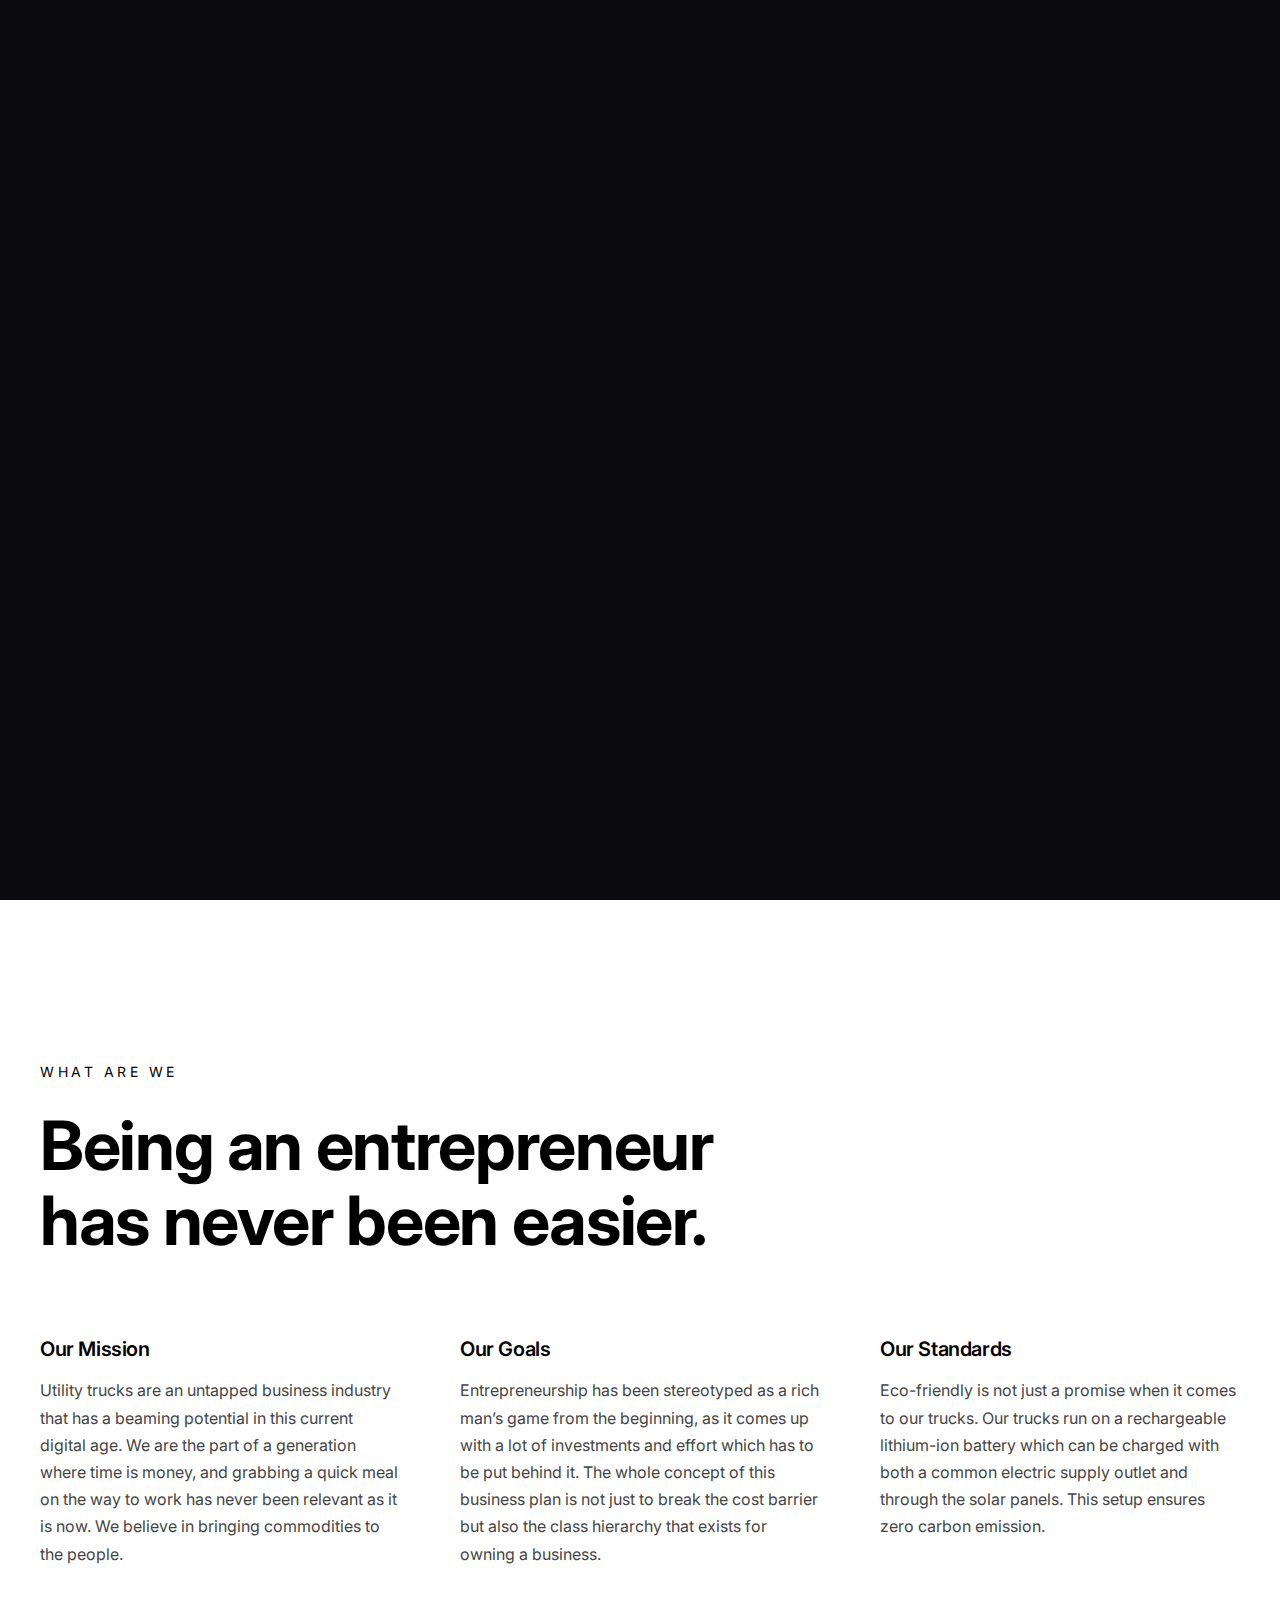
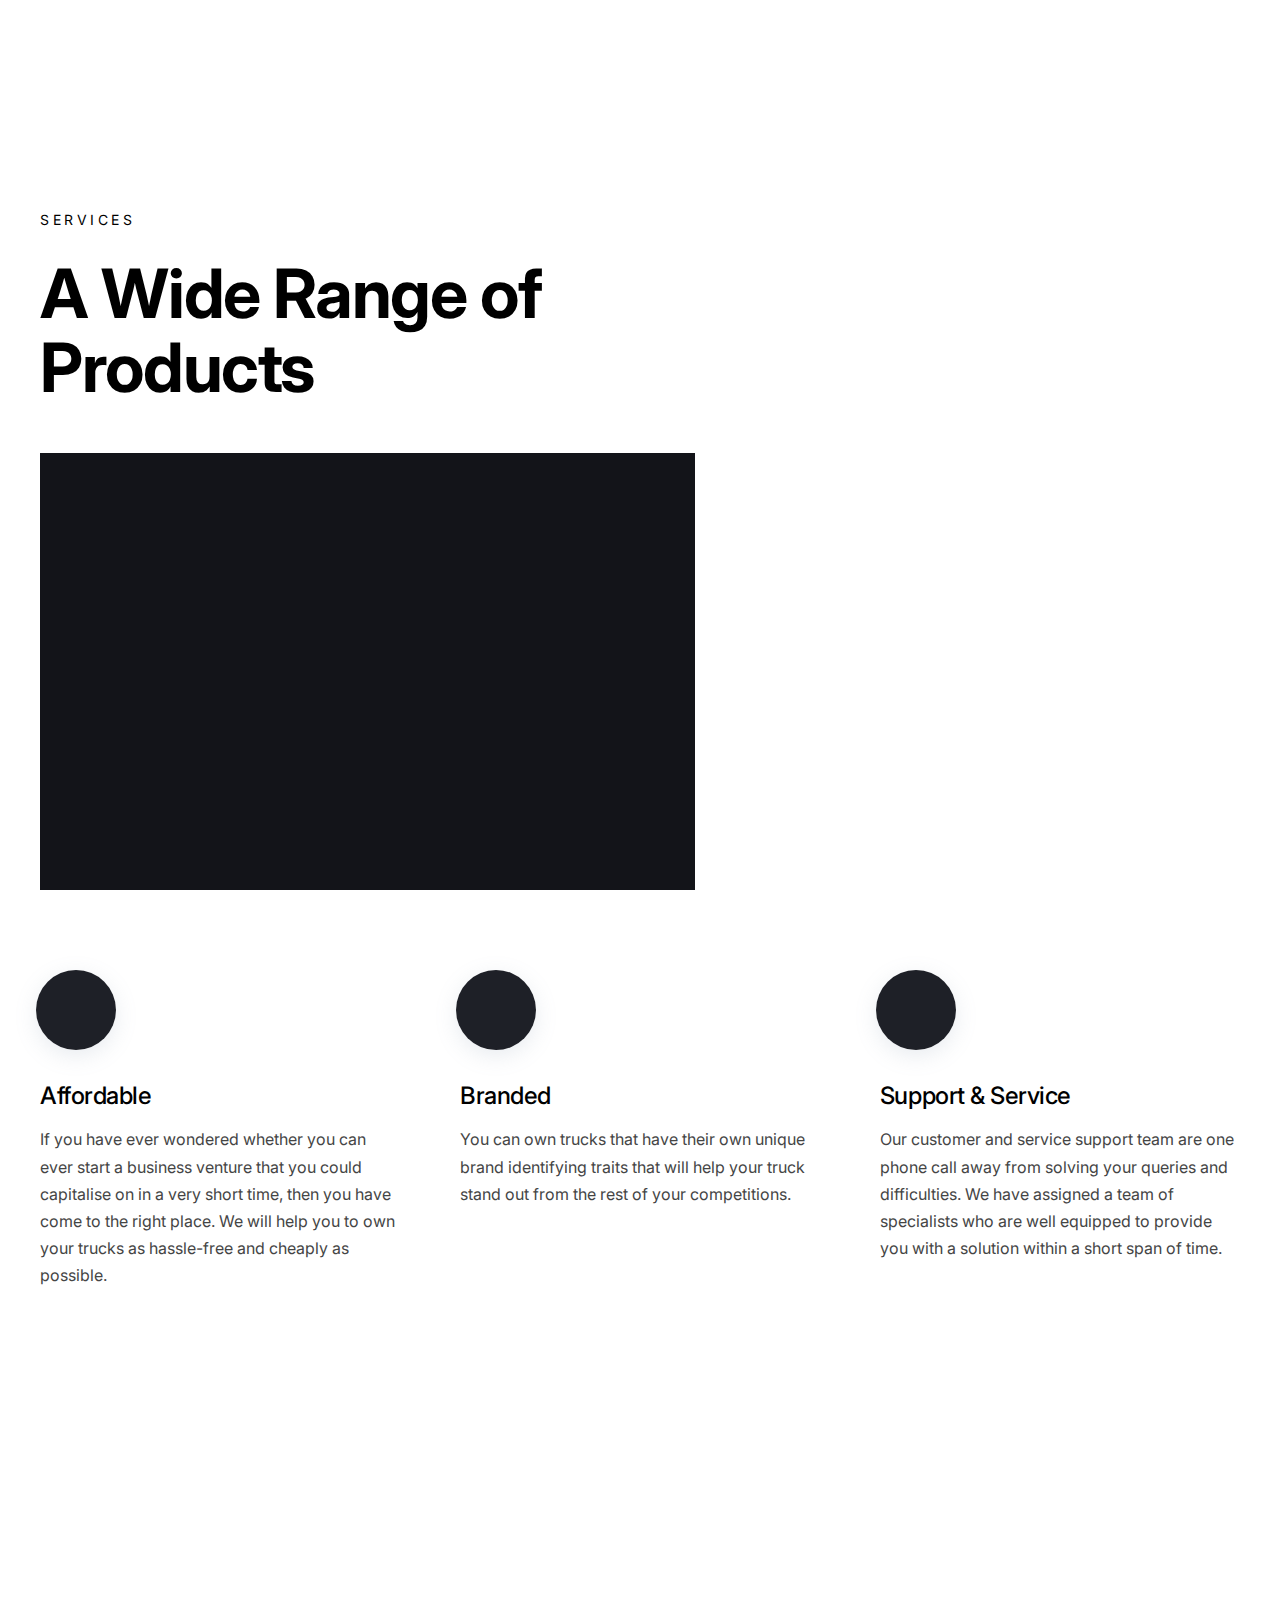
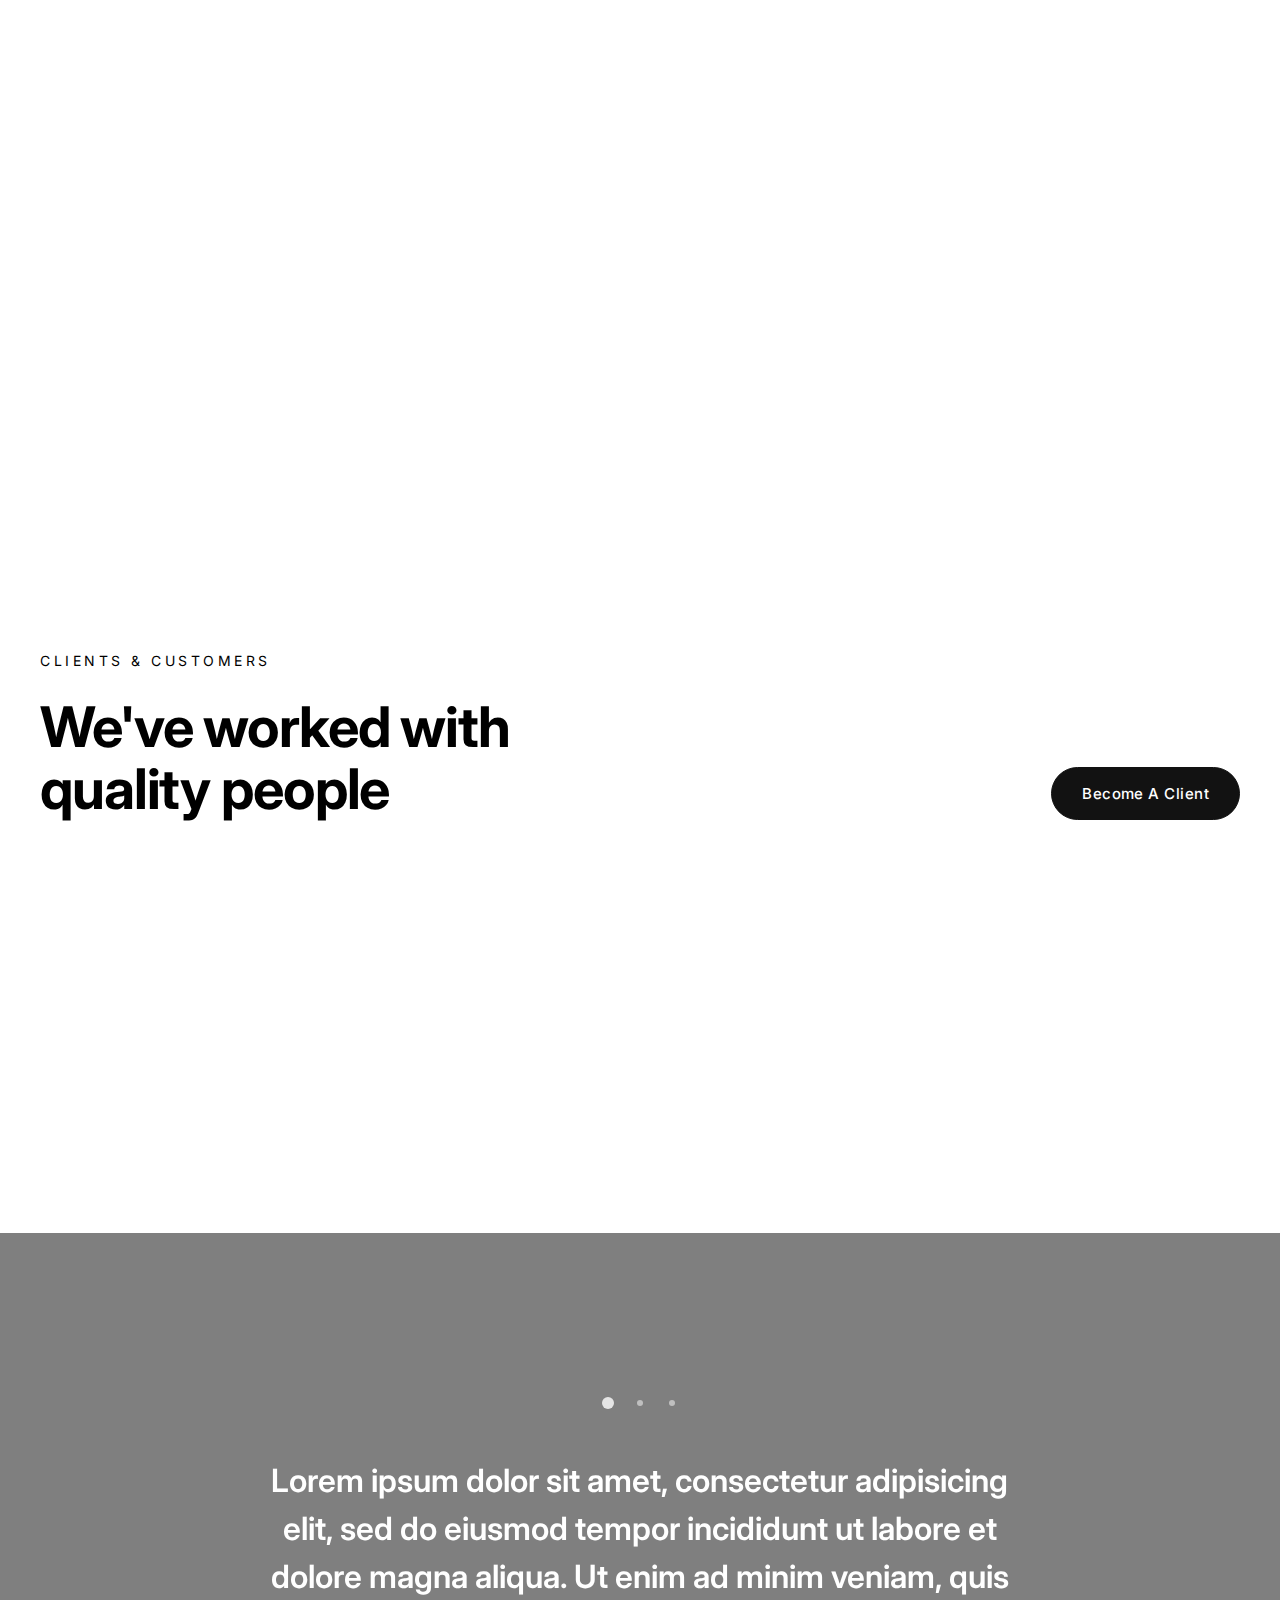
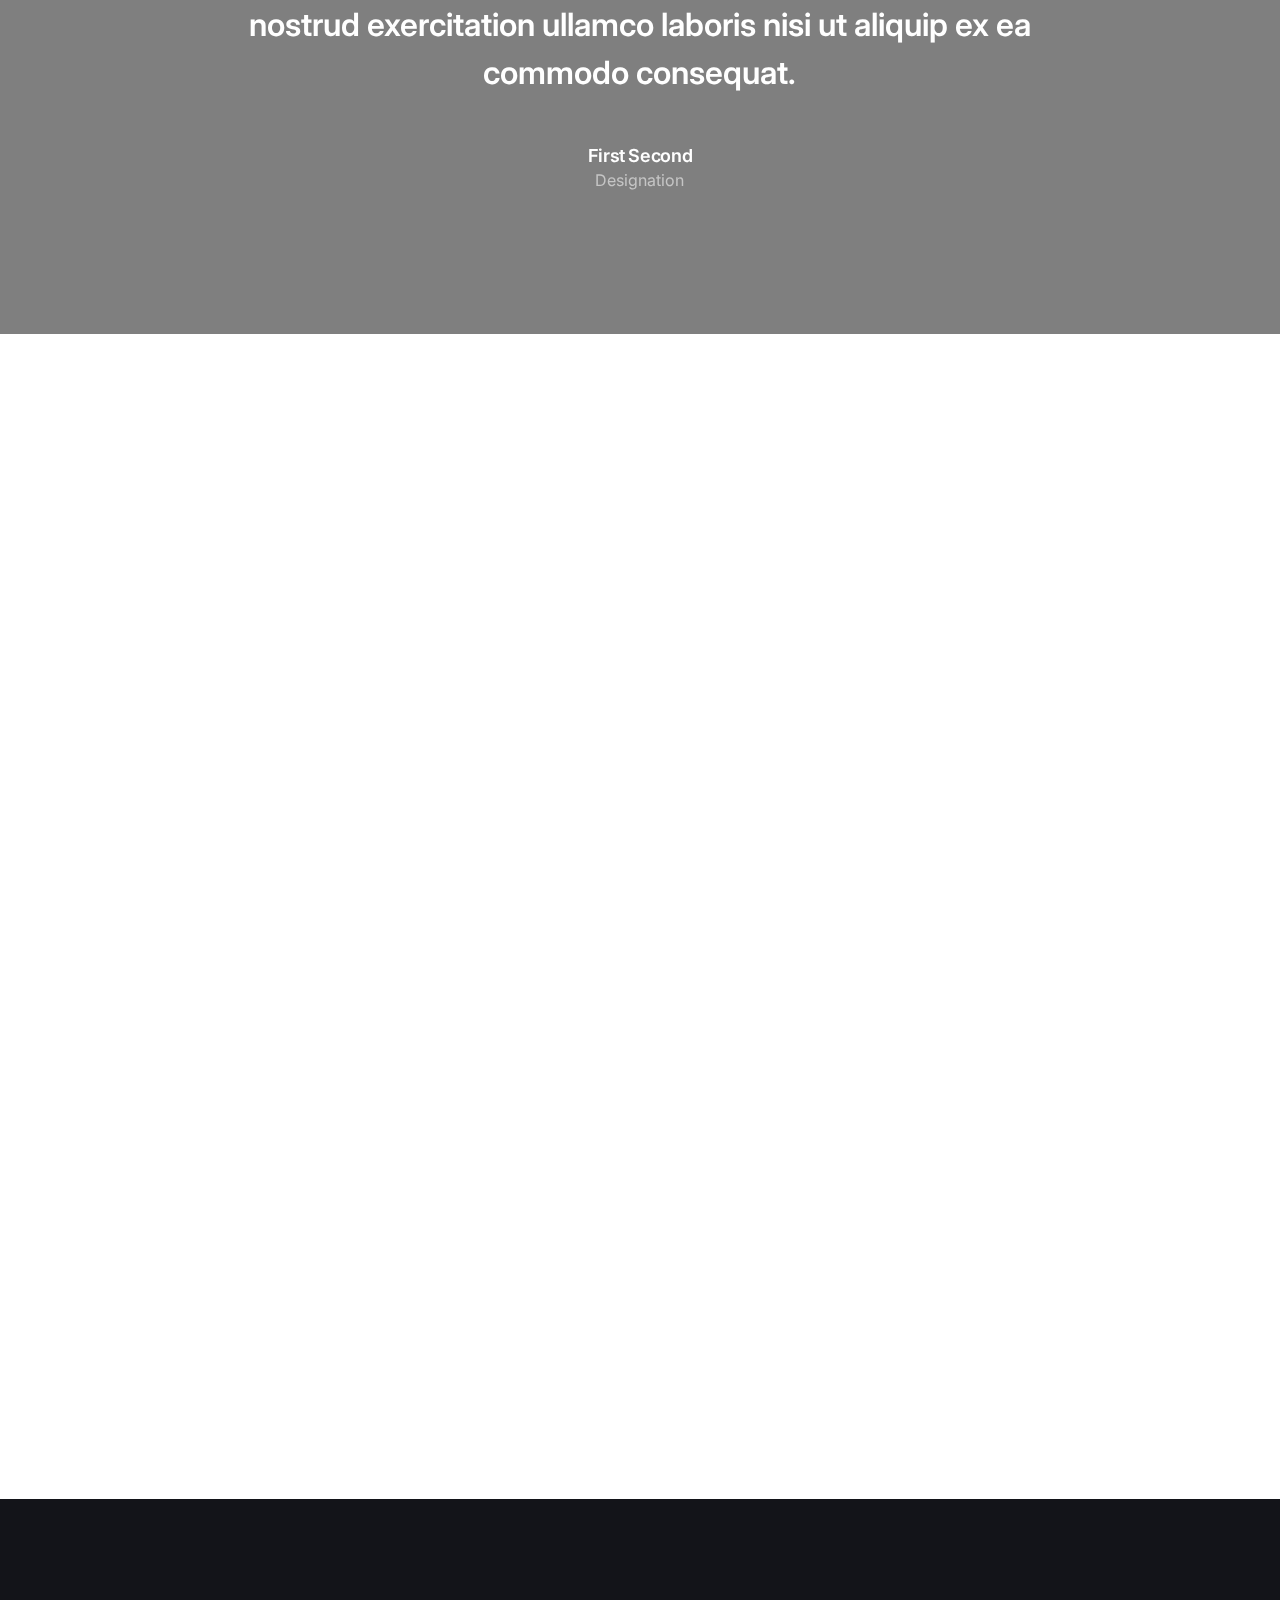
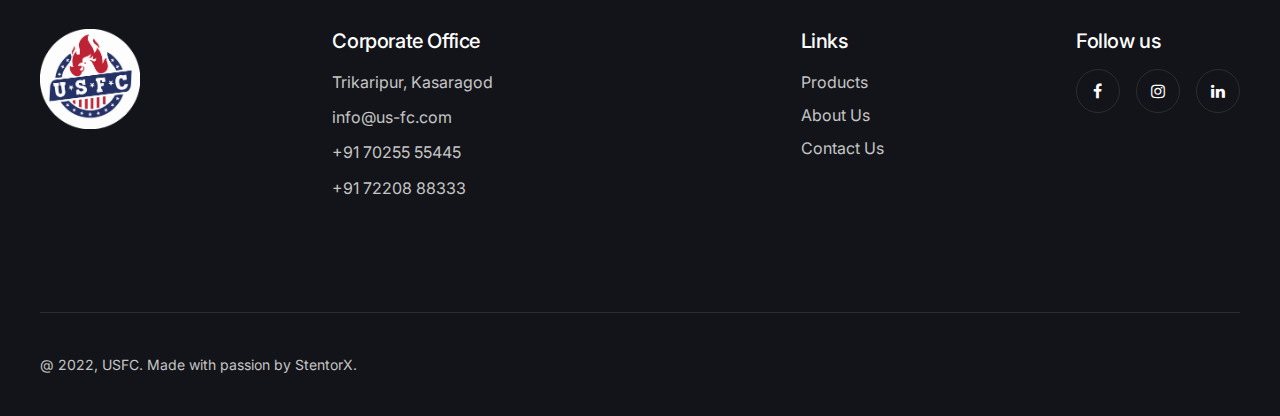
==== commit 8d7ef6ea: "V1.0.3" ====
--- a/index.html
+++ b/index.html
@@ -189,7 +189,7 @@
                   </div>
                   <div class="slider__button overflow-hidden mt-32">
                     <div class="js-button py-4">
-                      <a href="tel:8848751264" class="button -md -black text-white">
+                      <a href="tel:+917025555445" class="button -md -black text-white">
                         Call us now
                       </a>
                     </div>
@@ -747,7 +747,7 @@
                     Address
                   </h4>
                   <div class="text-dark mt-12">
-                    <p>Office Address Office Address Office Address Office Address</p>
+                    <p>US Fryers Crew <br>Trikaripur, Kasaragod <br>Kerala, India</p>
                   </div>
                 </div>
 
@@ -757,10 +757,13 @@
                   </h4>
                   <div class="text-dark mt-12">
                     <div>
-                      <a class="button -underline" href="#">ask@us-fc.com</a>
+                      <a class="button -underline" href="mailto:info@us-fc.com">info@us-fc.com</a>
                     </div>
                     <div class="mt-4">
-                      <a class="button -underline" href="#">+91 0000 000 000</a>
+                      <a class="button -underline" href="tel:+917025555445">+91 70255 55445</a>
+                    </div>
+                    <div class="mt-4">
+                      <a class="button -underline" href="tel:+917220888333">+91 72208 88333</a>
                     </div>
                   </div>
                 </div>
@@ -808,7 +811,7 @@
                 </h2>
                 <p class="text-black leading-md mt-12">
                   Use the form below or
-                  <a href="mailto:usfryerscrew@gmail.com" class="fw-700">send us an email</a>.
+                  <a href="mailto:info@us-fc.com" class="fw-700">send us an email</a>.
                 </p>
               </div>
             </div>
@@ -873,9 +876,16 @@
                 </h4>
 
                 <div class="footer__content text-base text-light mt-16 sm:mt-12">
-                  <p>Office Address Office Address Office Address</p>
-                  <p class="mt-8">ask@us-fc.com</p>
-                  <p class="mt-8">+91 0000 000 000</p>
+                  <p>Trikaripur, Kasaragod</p>
+                  <p class="mt-8">
+                    <a href="mailto:info@us-fc.com">info@us-fc.com</a>
+                  </p>
+                  <p class="mt-8">
+                    <a href="tel:7025555445">+91 70255 55445</a>
+                  </p>
+                  <p class="mt-8">
+                    <a href="tel:7220888333">+91 72208 88333</a>
+                  </p>
                 </div>
               </div>
 
@@ -886,8 +896,7 @@
 
                 <div class="footer__content text-base text-light mt-16 sm:mt-12">
                   <div><a  href="products.html" class="button -underline">Products</a></div>
-                  <div><a  href="about.html" class="button -underline mt-4">Abous Us</a></div>
-                  <div><a  href="#" class="button -underline mt-4">Testimonials</a></div>
+                  <div><a  href="about.html" class="button -underline mt-4">About Us</a></div>
                   <div><a  href="contact.html" class="button -underline mt-4">Contact Us</a></div>
                 </div>
               </div>
@@ -938,7 +947,6 @@
   </div>
   <!-- barba container end -->
 
-
   <!-- JavaScript -->
   <script src="https://code.jquery.com/jquery-3.6.0.min.js" integrity="sha256-/xUj+3OJU5yExlq6GSYGSHk7tPXikynS7ogEvDej/m4=" crossorigin="anonymous"></script>
   <script src="js/vendors.js"></script>
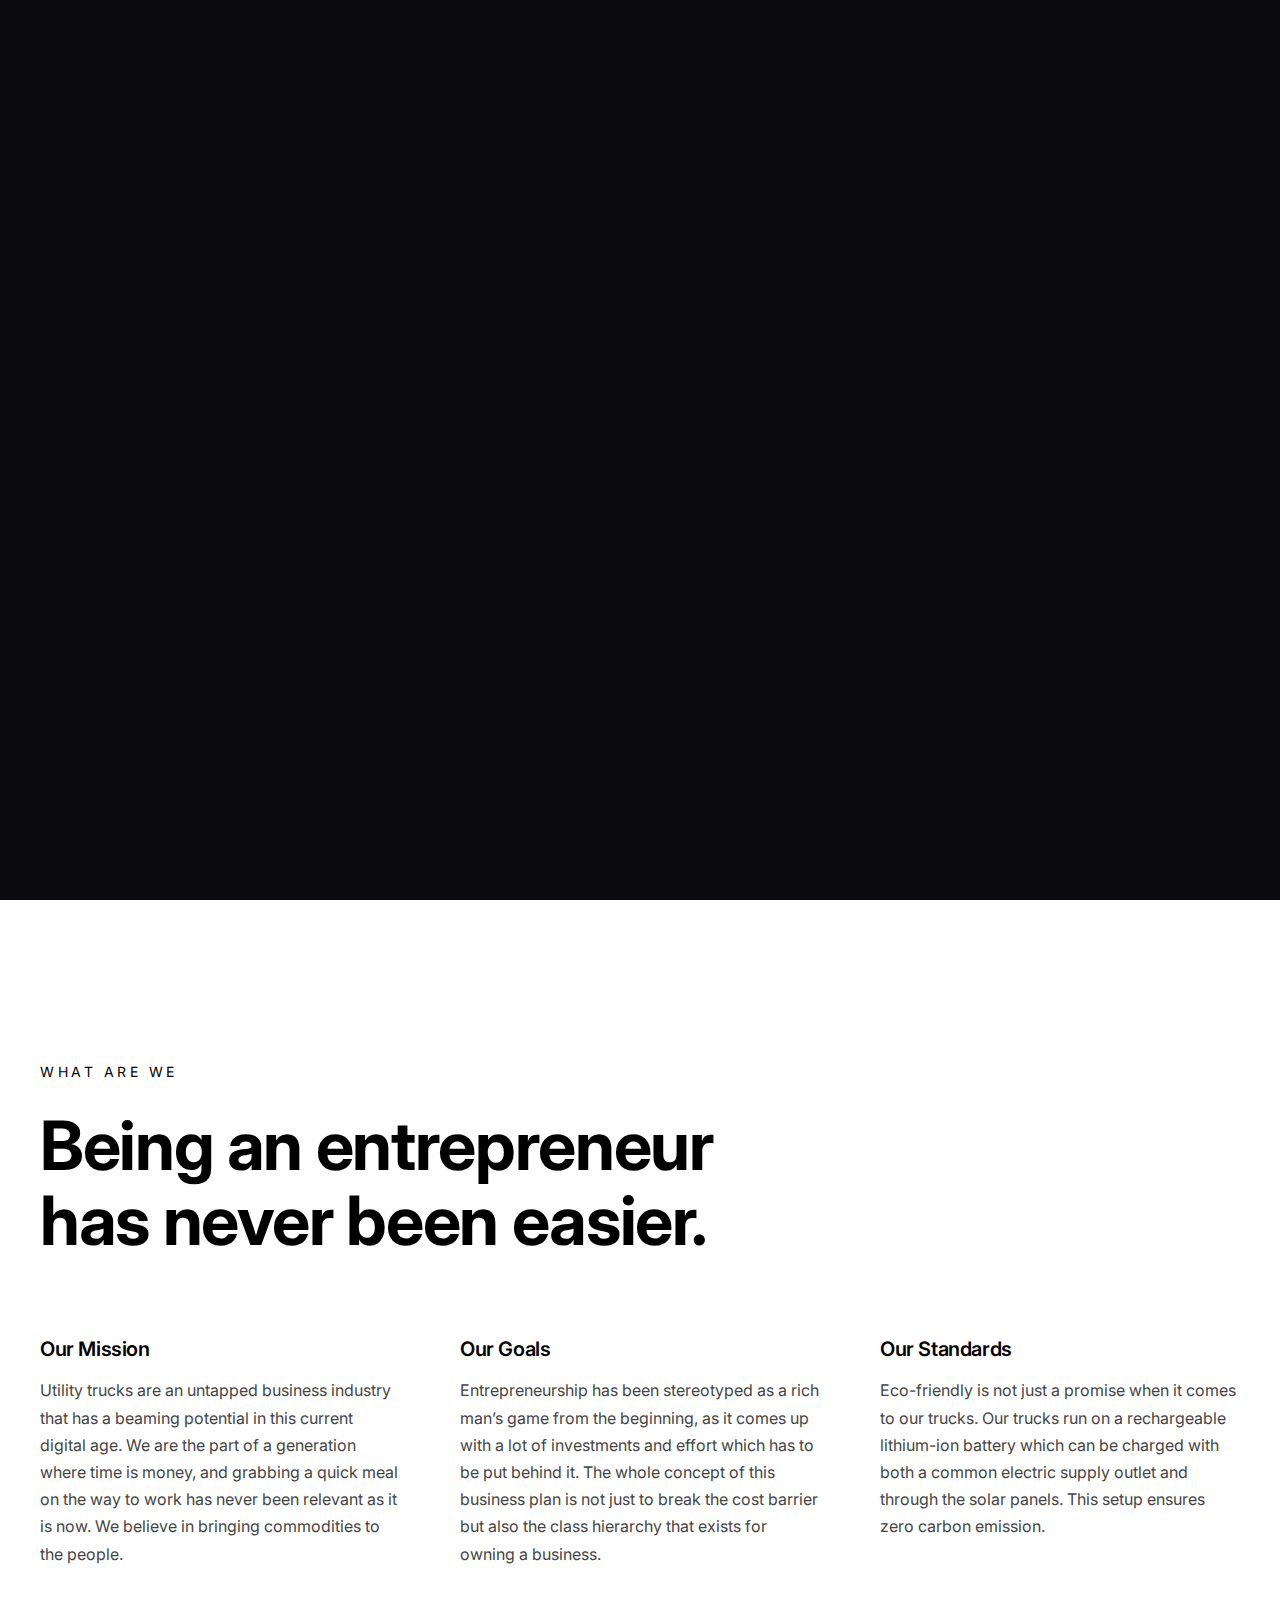
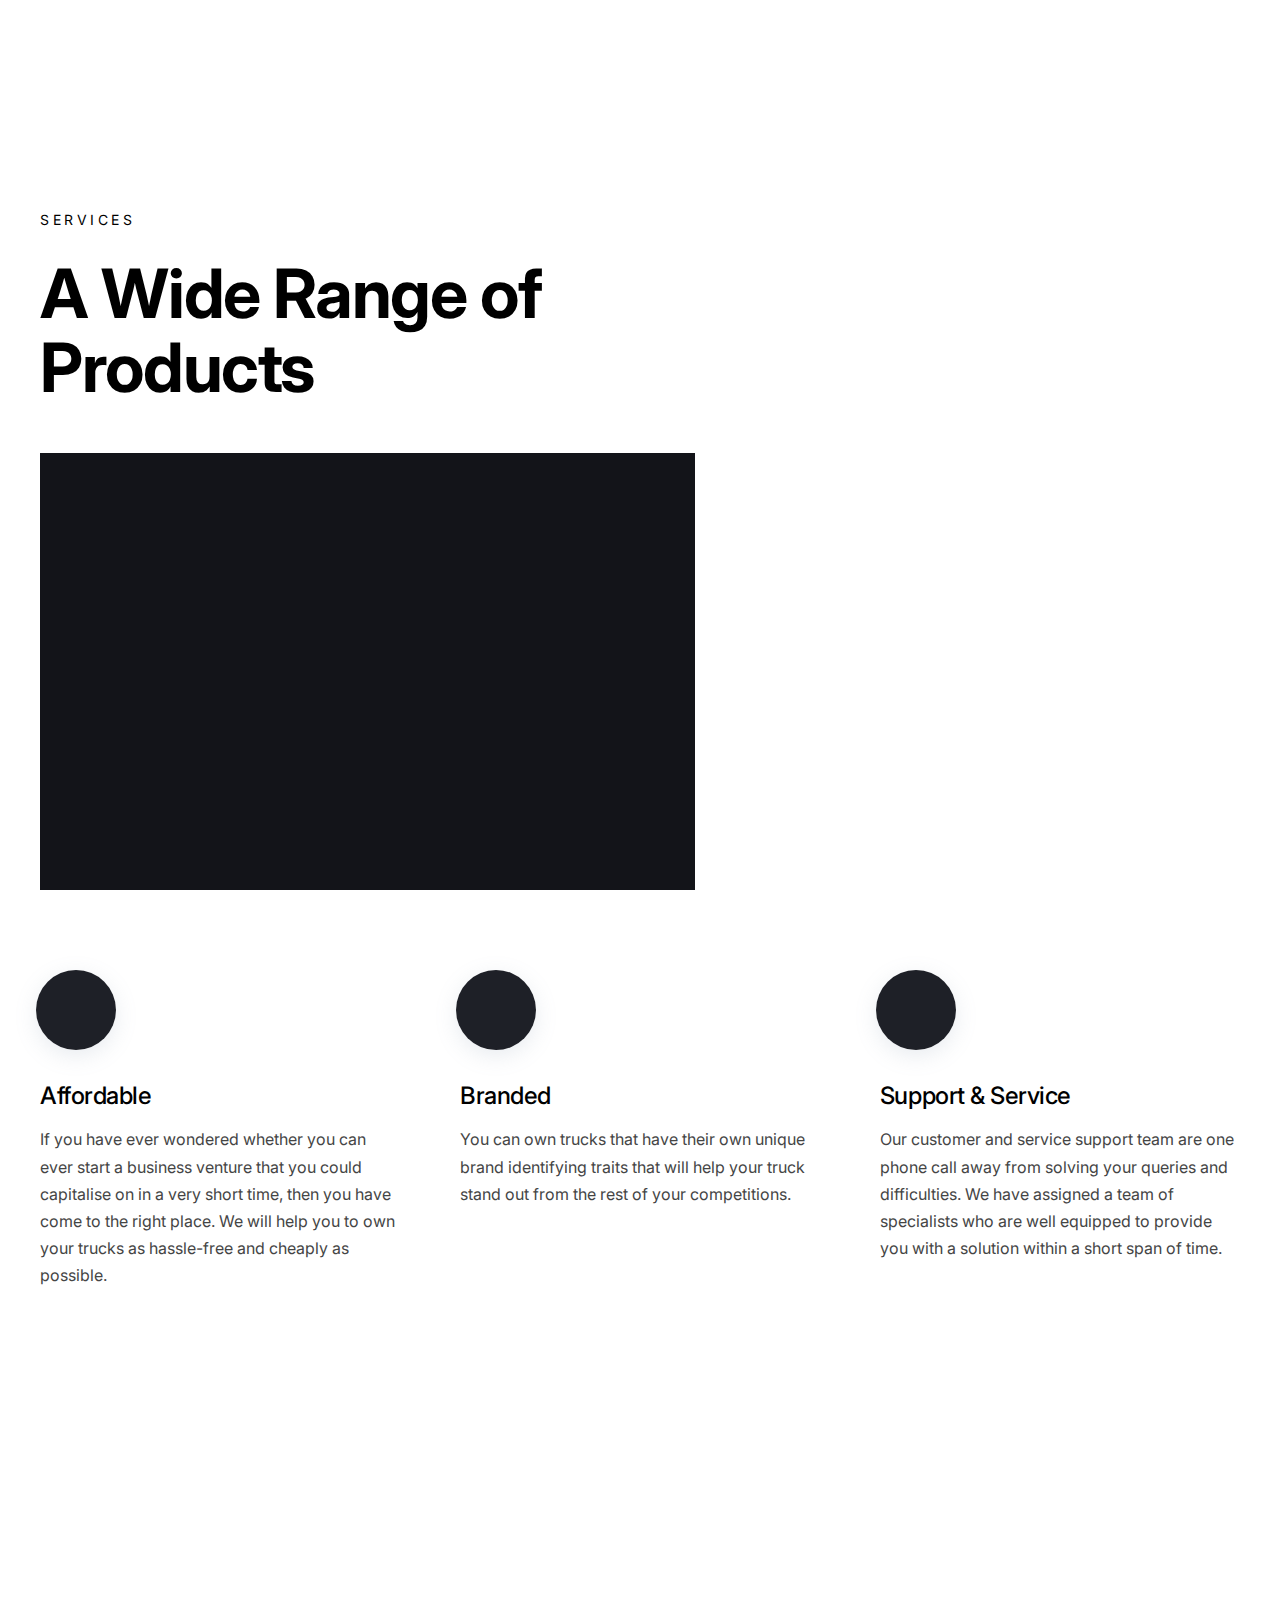
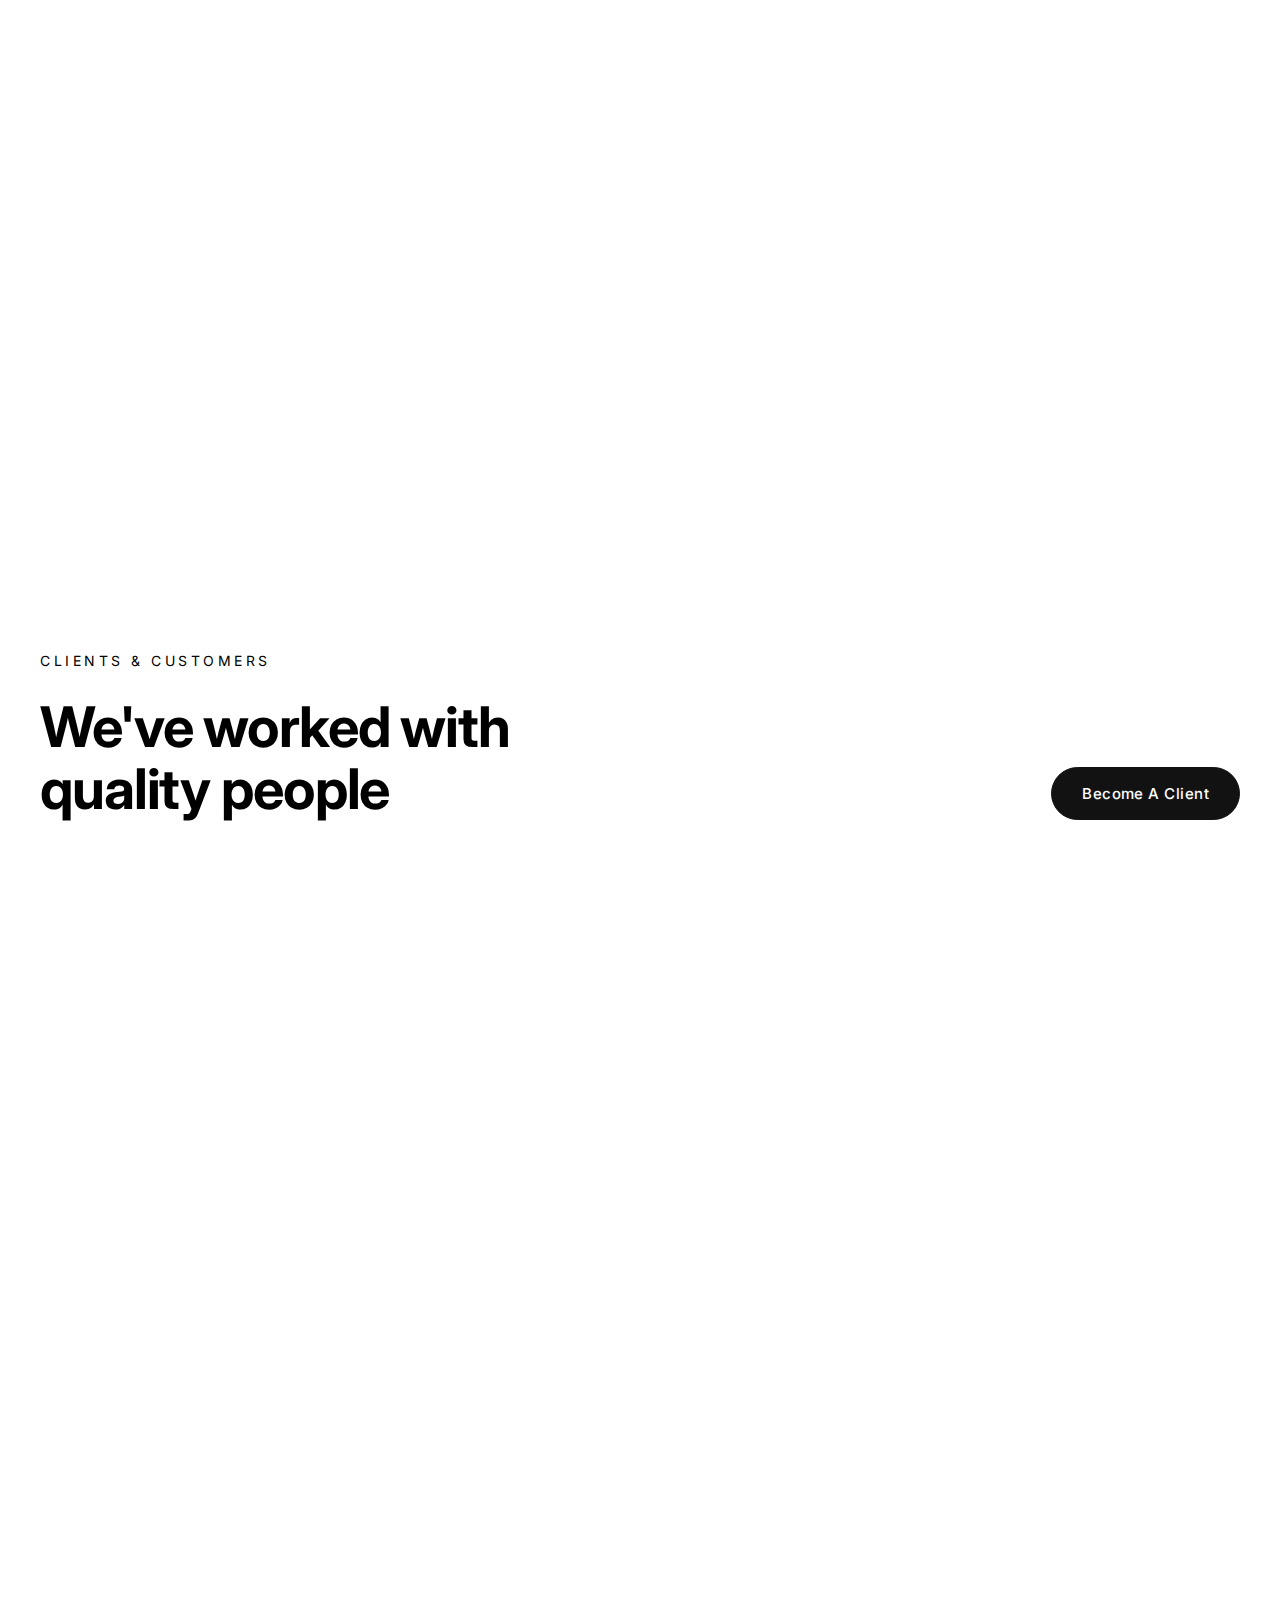
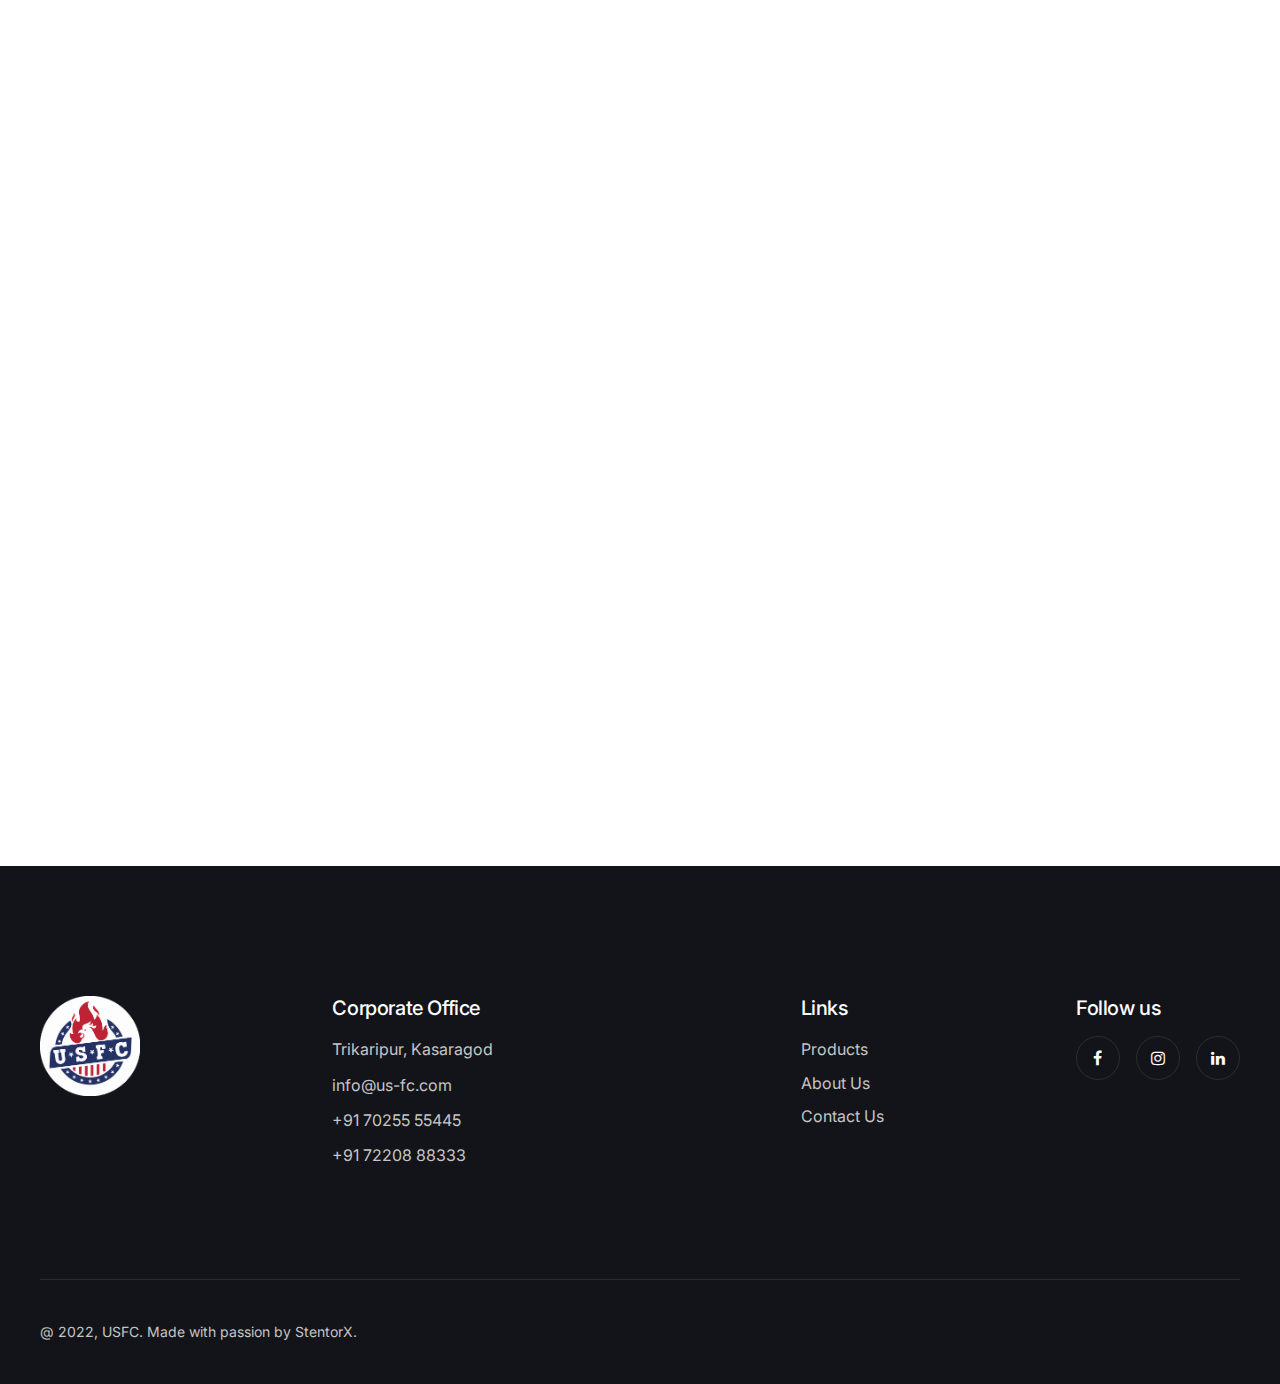
==== commit b556f461: "V1.0.4" ====
--- a/index.html
+++ b/index.html
@@ -557,7 +557,7 @@
           <!-- row start -->
           <div class="row y-gap-32 layout-pt-md">
 
-            <div class="col-lg-3 col-sm-6">
+            <div class="col-lg-4 col-sm-6">
               <div data-anim="slide-up delay-1" class="clientsItem -hover ratio ratio-3:2 border-dark rounded-4 py-4">
                 <div class="clientsItem__img">
                   <img class="col-7" src="img/usfc/client.png" alt="Client">
@@ -565,49 +565,35 @@
 
                 <div class="clientsItem__content">
                   <h5 class="clientsItem__title text-xl text-white">
-                    Dummy
+                    EC Food Products
                   </h5>
                 </div>
               </div>
             </div>
 
-            <div class="col-lg-3 col-sm-6">
+            <div class="col-lg-4 col-sm-6">
               <div data-anim="slide-up delay-1" class="clientsItem -hover ratio ratio-3:2 border-dark rounded-4 py-4">
                 <div class="clientsItem__img">
-                  <img class="col-7" src="img/usfc/client.png" alt="Client">
+                  <img class="col-7" src="img/usfc/client01.png" alt="Client">
                 </div>
 
                 <div class="clientsItem__content">
                   <h5 class="clientsItem__title text-xl text-white">
-                    Dummy
+                    Parison Liberty Flour
                   </h5>
                 </div>
               </div>
             </div>
 
-            <div class="col-lg-3 col-sm-6">
+            <div class="col-lg-4 col-sm-6">
               <div data-anim="slide-up delay-1" class="clientsItem -hover ratio ratio-3:2 border-dark rounded-4 py-4">
                 <div class="clientsItem__img">
-                  <img class="col-7" src="img/usfc/client.png" alt="Client">
+                  <img class="col-7" src="img/usfc/client02.png" alt="Client">
                 </div>
 
                 <div class="clientsItem__content">
                   <h5 class="clientsItem__title text-xl text-white">
-                    Dummy
-                  </h5>
-                </div>
-              </div>
-            </div>
-
-            <div class="col-lg-3 col-sm-6">
-              <div data-anim="slide-up delay-1" class="clientsItem -hover ratio ratio-3:2 border-dark rounded-4 py-4">
-                <div class="clientsItem__img">
-                  <img class="col-7" src="img/usfc/client.png" alt="Client">
-                </div>
-
-                <div class="clientsItem__content">
-                  <h5 class="clientsItem__title text-xl text-white">
-                    Dummy
+                    Saffola Sunflower Oil
                   </h5>
                 </div>
               </div>
@@ -623,12 +609,11 @@
 
 
       <!-- section start -->
-      <section class="layout-pt-xl layout-pb-lg">
+      <!-- <section class="layout-pt-xl layout-pb-lg">
         <div data-parallax="0.7" class="bg-fill-image overlay-black-md">
           <div data-parallax-target class="bg-image js-lazy" data-bg="img/usfc/testimonial.jpg"></div>
         </div>
 
-        <!-- container start -->
         <div class="container">
           <div data-cursor data-cursor-label="DRAG" class="overflow-hidden js-section-slider" data-slider-col="base-1 lg-1 md-1 sm-1" data-pagination data-loop>
 
@@ -648,9 +633,6 @@
                       </p>
 
                       <div class="testimonials__author mt-48">
-                        <!-- <div class="size-xl mx-auto mb-20">
-                          <div class="bg-image rounded-full swiper-lazy" data-background="img/testimonials/1.jpg"></div>
-                        </div> -->
 
                         <h5 class="text-lg capitalize text-white fw-600">First Second</h5>
                         <p class="capitalize text-light">Designation</p>
@@ -672,9 +654,6 @@
                       </p>
 
                       <div class="testimonials__author mt-48">
-                        <!-- <div class="size-xl mx-auto mb-20">
-                          <div class="bg-image rounded-full swiper-lazy" data-background="img/testimonials/1.jpg"></div>
-                        </div> -->
 
                         <h5 class="text-lg capitalize text-white fw-600">First Second</h5>
                         <p class="capitalize text-light">Designation</p>
@@ -696,12 +675,10 @@
                       </p>
 
                       <div class="testimonials__author mt-48">
-                        <!-- <div class="size-xl mx-auto mb-20">
-                          <div class="bg-image rounded-full swiper-lazy" data-background="img/testimonials/1.jpg"></div>
-                        </div> -->
 
                         <h5 class="text-lg capitalize text-white fw-600">First Second</h5>
                         <p class="capitalize text-light">Designation</p>
+
                       </div>
                     </div>
                   </div>
@@ -712,8 +689,9 @@
 
           </div>
         </div>
-        <!-- container end -->
-      </section>
+
+      </section> -->
+
       <!-- section end -->
 
 
